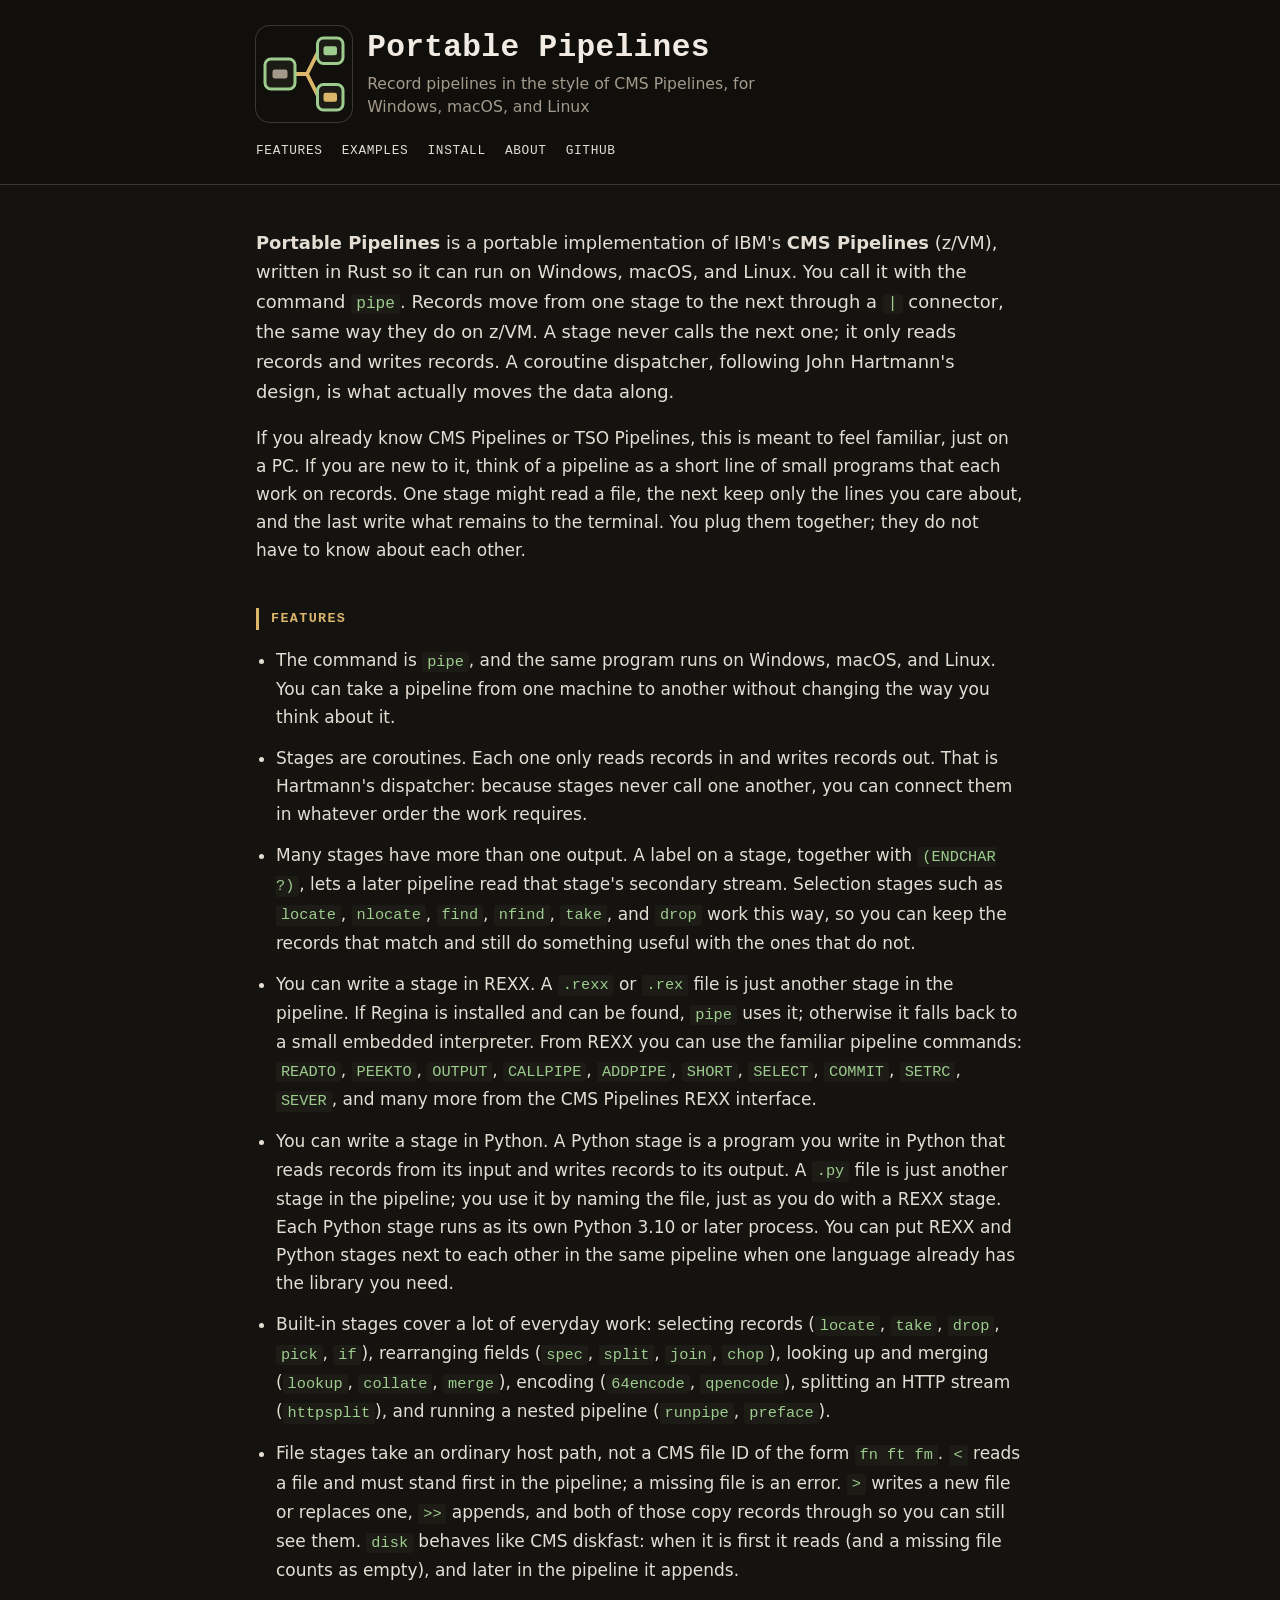
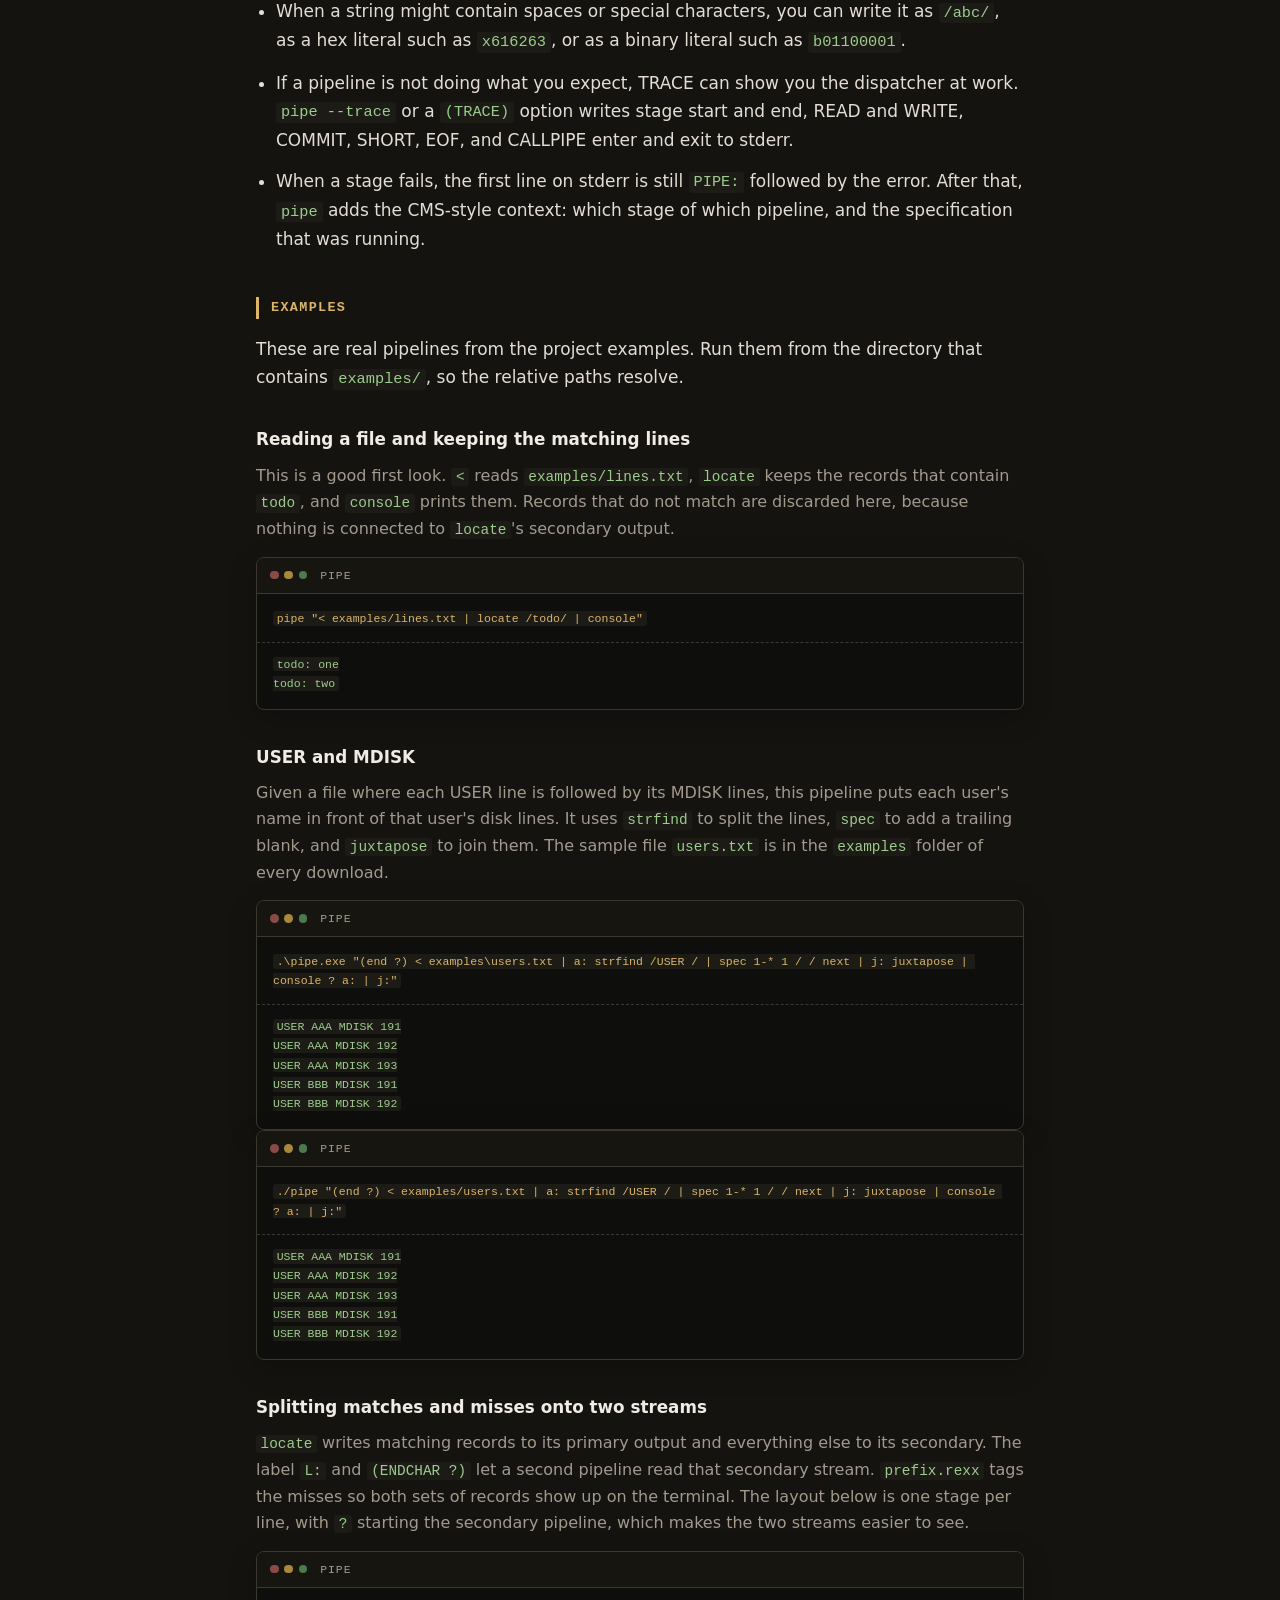
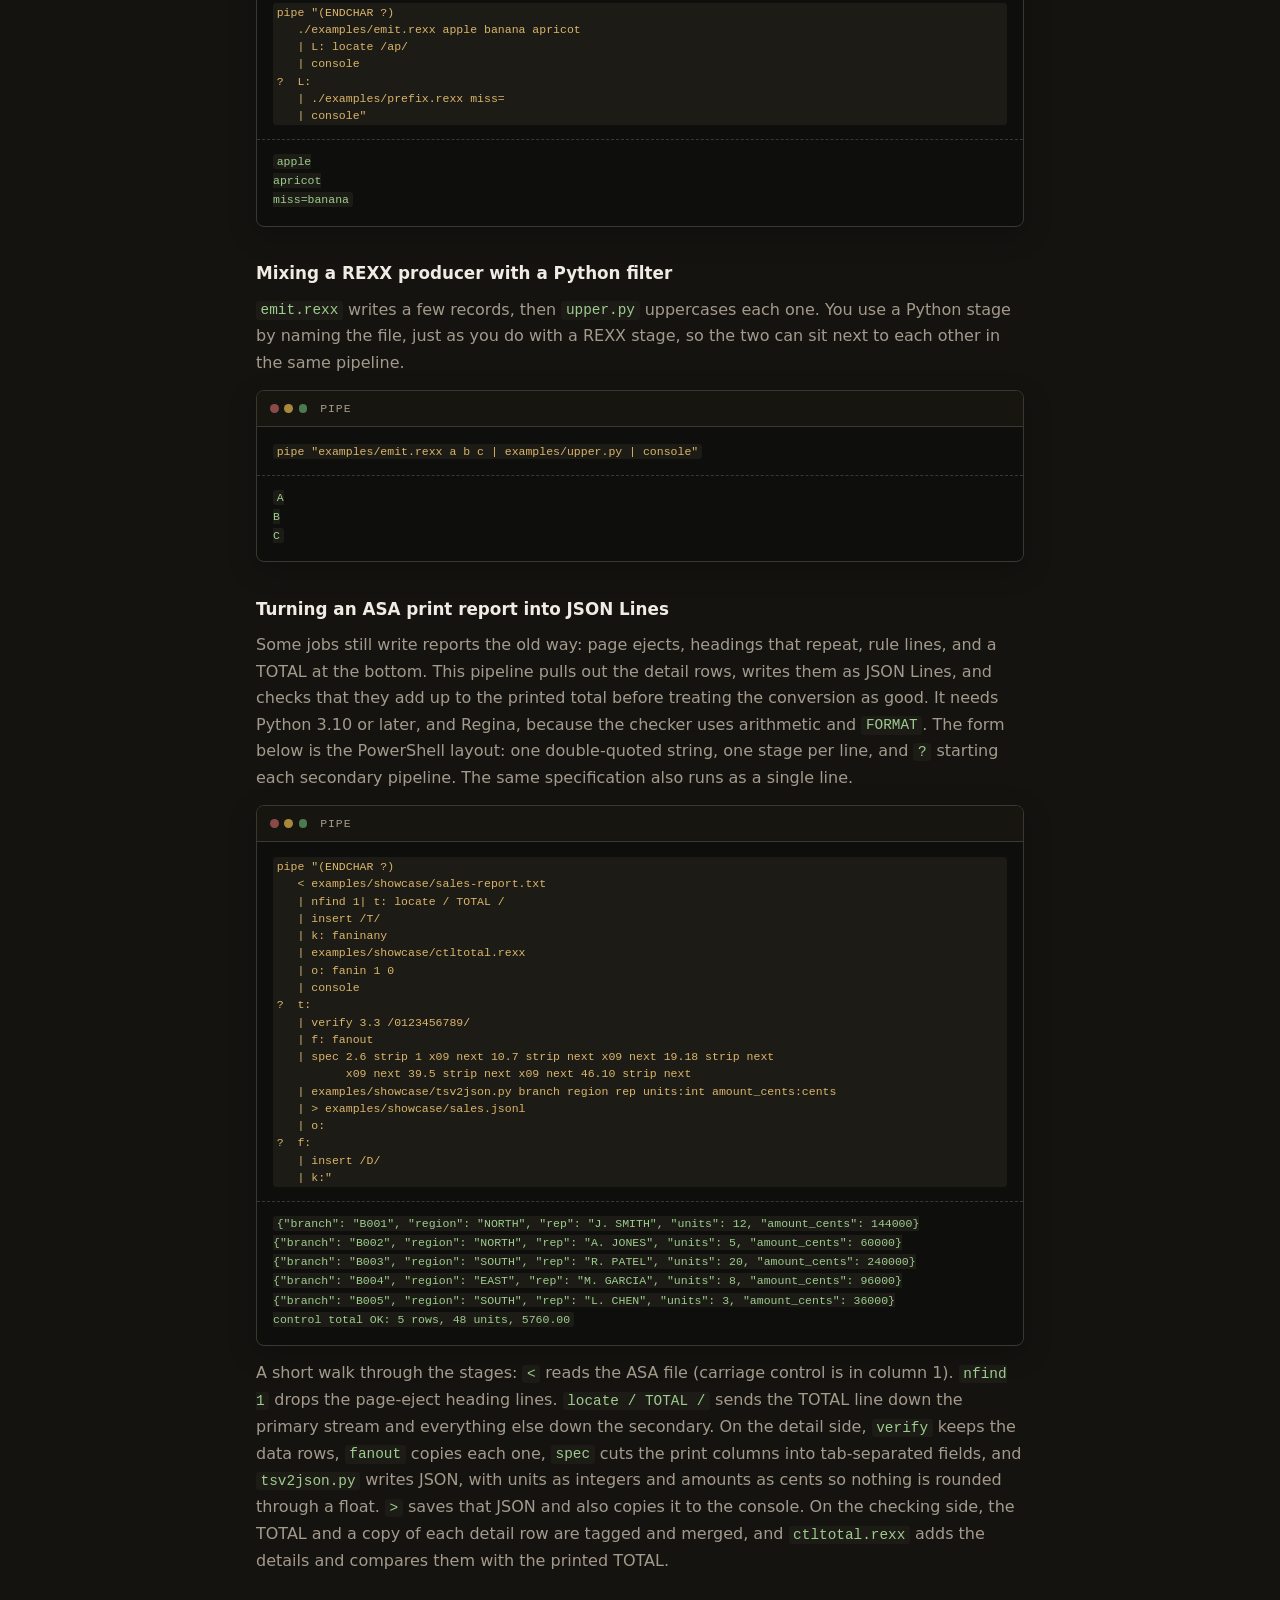
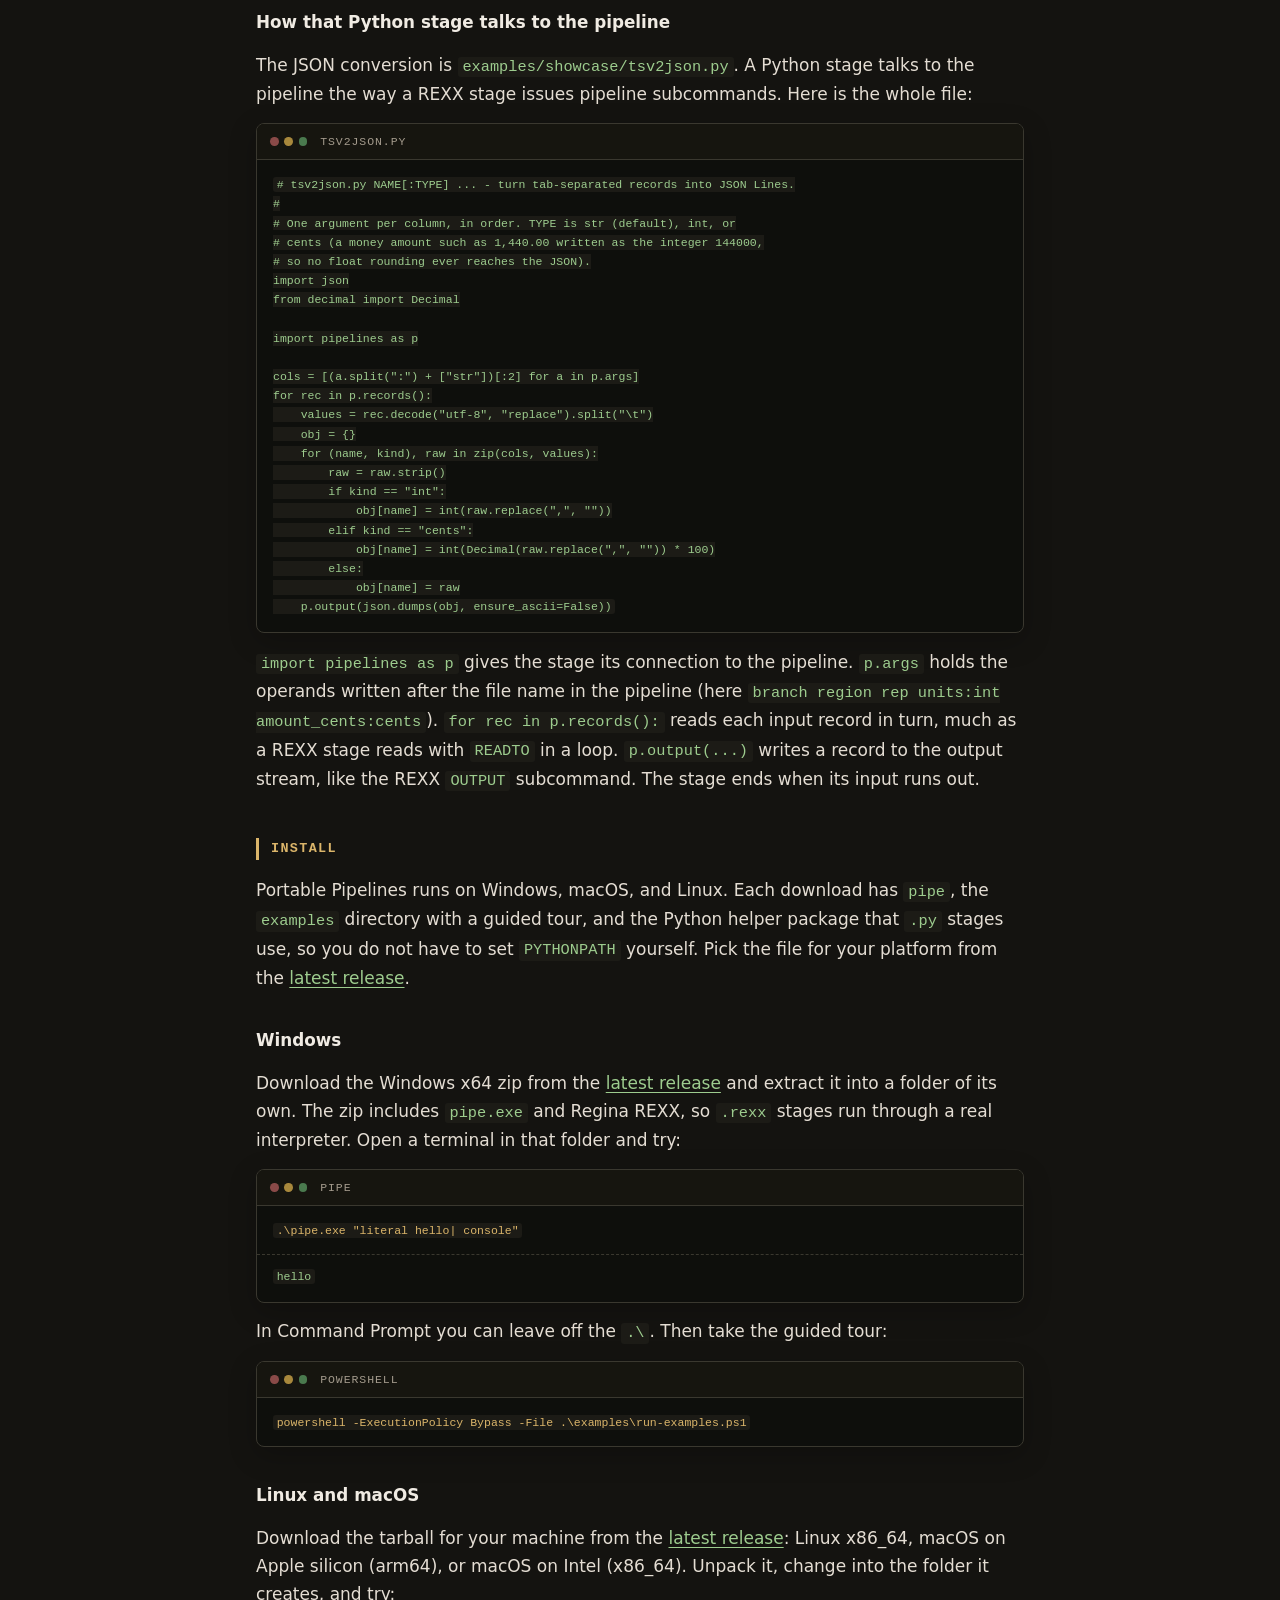
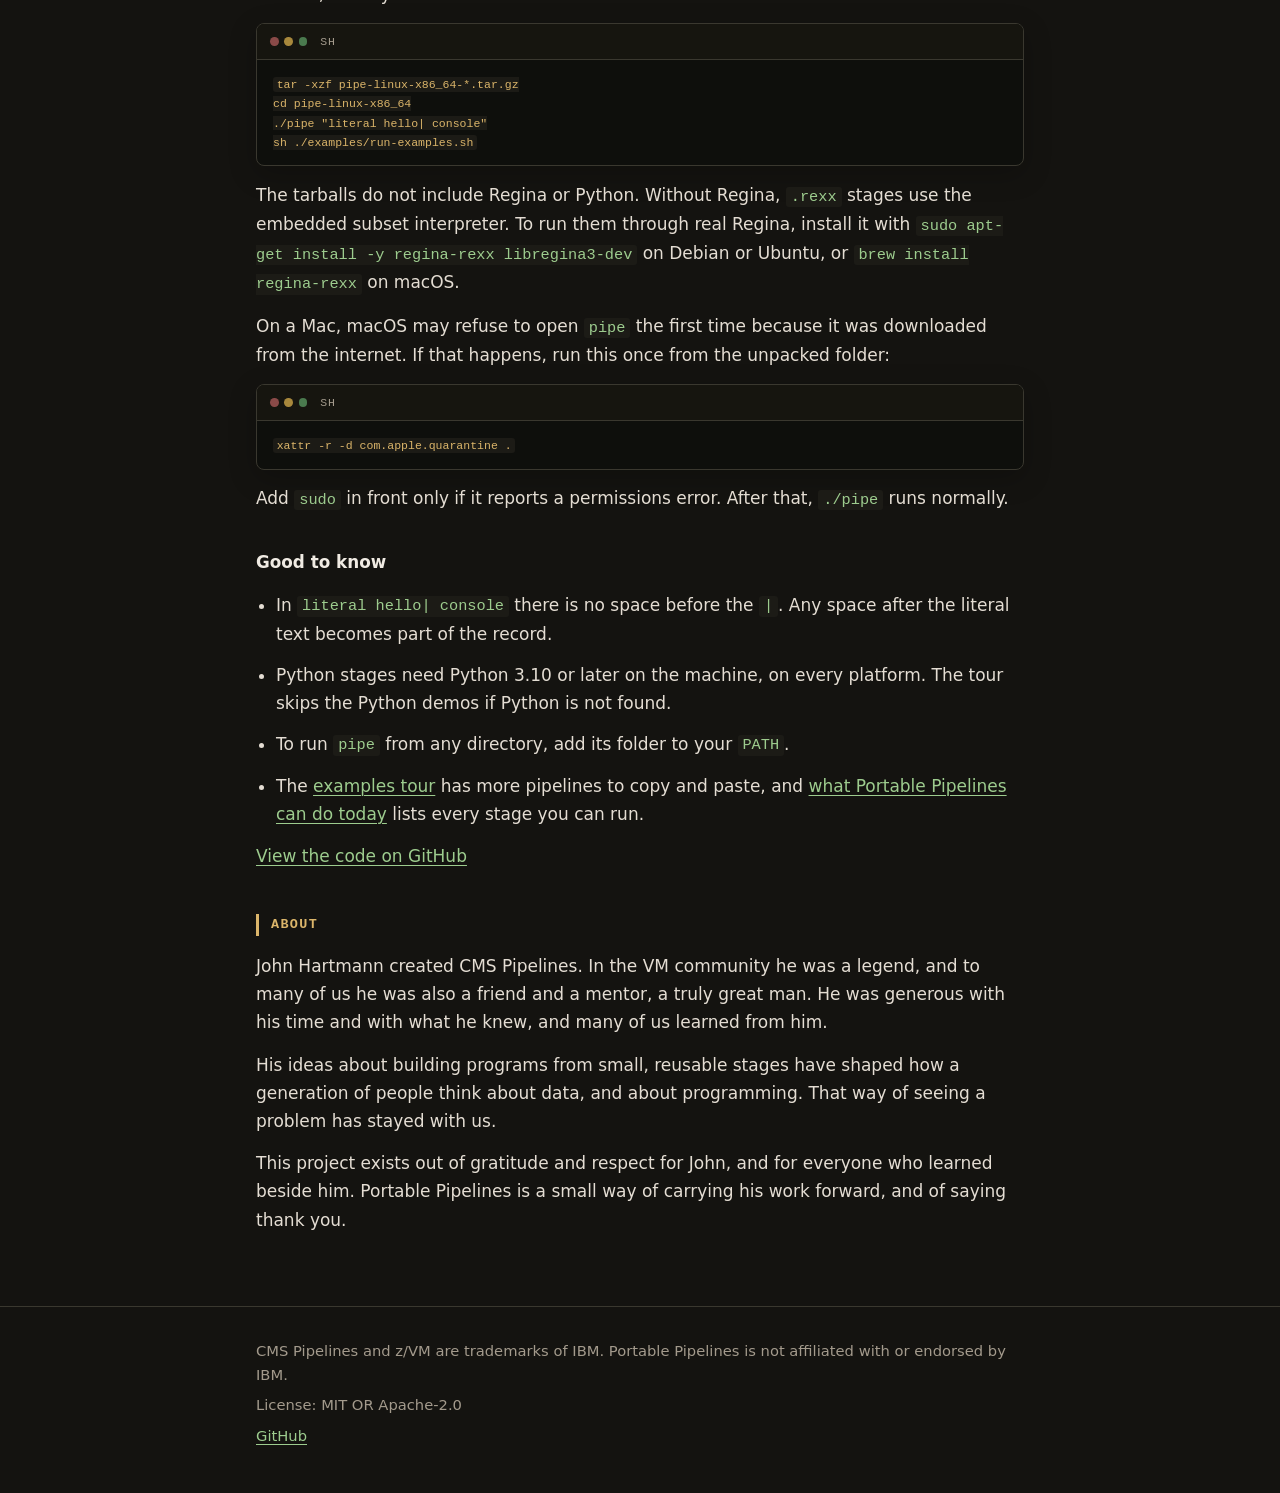
==== index.html @ d9bd9dc2 "Update REXX pipeline command list in Features The Features section listed only the older REXX interf" ====
<!DOCTYPE html>
<html lang="en">
  <head>
    <meta charset="utf-8" />
    <meta name="viewport" content="width=device-width, initial-scale=1" />
    <title>
      Portable Pipelines: record pipelines in the style of CMS Pipelines
    </title>
    <meta
      name="description"
      content="Portable Pipelines is a portable implementation of IBM CMS Pipelines (z/VM) for Windows, macOS, and Linux. The command is pipe."
    />
    <meta name="theme-color" content="#141310" />
    <link rel="icon" href="images/logo.svg" type="image/svg+xml" />
    <link rel="stylesheet" href="styles.css" />
  </head>
  <body id="top">
    <a class="skip" href="#main">Skip to content</a>

    <header class="masthead">
      <div class="wrap masthead-inner">
        <a class="brand" href="#top">
          <img
            class="logo"
            src="images/logo.svg"
            width="96"
            height="96"
            alt="Portable Pipelines"
          />
          <div class="brand-text">
            <p class="site-name">Portable Pipelines</p>
            <p class="tagline">
              Record pipelines in the style of CMS Pipelines, for Windows,
              macOS, and Linux
            </p>
          </div>
        </a>
        <nav aria-label="Page">
          <a href="#features">Features</a>
          <a href="#examples">Examples</a>
          <a href="#install">Install</a>
          <a href="#about">About</a>
          <a href="https://github.com/portable-pipelines/portable-pipelines">GitHub</a>
        </nav>
      </div>
    </header>

    <main id="main" class="wrap">
      <p class="lede">
        <strong>Portable Pipelines</strong> is a portable implementation of
        IBM's <strong>CMS Pipelines</strong> (z/VM), written in Rust so it can
        run on Windows, macOS, and Linux. You call it with the command
        <code>pipe</code>. Records move from one stage to the next through a
        <code>|</code> connector, the same way they do on z/VM. A stage never
        calls the next one; it only reads records and writes records. A
        coroutine dispatcher, following John Hartmann's design, is what actually
        moves the data along.
      </p>
      <p>
        If you already know CMS Pipelines or TSO Pipelines, this is meant to
        feel familiar, just on a PC. If you are new to it, think of a pipeline
        as a short line of small programs that each work on records. One stage
        might read a file, the next keep only the lines you care about, and the
        last write what remains to the terminal. You plug them together; they
        do not have to know about each other.
      </p>

      <section id="features" aria-labelledby="features-heading">
        <h2 id="features-heading">Features</h2>
        <ul>
          <li>
            The command is <code>pipe</code>, and the same program runs on
            Windows, macOS, and Linux. You can take a pipeline from one machine
            to another without changing the way you think about it.
          </li>
          <li>
            Stages are coroutines. Each one only reads records in and writes
            records out. That is Hartmann's dispatcher: because stages never
            call one another, you can connect them in whatever order the work
            requires.
          </li>
          <li>
            Many stages have more than one output. A label on a stage, together
            with <code>(ENDCHAR ?)</code>, lets a later pipeline read that
            stage's secondary stream. Selection stages such as
            <code>locate</code>, <code>nlocate</code>, <code>find</code>,
            <code>nfind</code>, <code>take</code>, and <code>drop</code> work
            this way, so you can keep the records that match and still do
            something useful with the ones that do not.
          </li>
          <li>
            You can write a stage in REXX. A <code>.rexx</code> or
            <code>.rex</code> file is just another stage in the pipeline. If
            Regina is installed and can be found, <code>pipe</code> uses it;
            otherwise it falls back to a small embedded interpreter. From REXX
            you can use the familiar pipeline commands:
            <code>READTO</code>, <code>PEEKTO</code>, <code>OUTPUT</code>,
            <code>CALLPIPE</code>, <code>ADDPIPE</code>, <code>SHORT</code>,
            <code>SELECT</code>, <code>COMMIT</code>, <code>SETRC</code>,
            <code>SEVER</code>, and many more from the CMS Pipelines REXX
            interface.
          </li>
          <li>
            You can write a stage in Python. A Python stage is a program you
            write in Python that reads records from its input and writes
            records to its output. A <code>.py</code> file is just another
            stage in the pipeline; you use it by naming the file, just as you
            do with a REXX stage. Each Python stage runs as its own Python 3.10
            or later process. You can put REXX and Python stages next to each
            other in the same pipeline when one language already has the
            library you need.
          </li>
          <li>
            Built-in stages cover a lot of everyday work: selecting records
            (<code>locate</code>, <code>take</code>, <code>drop</code>,
            <code>pick</code>, <code>if</code>), rearranging fields
            (<code>spec</code>, <code>split</code>, <code>join</code>,
            <code>chop</code>), looking up and merging
            (<code>lookup</code>, <code>collate</code>, <code>merge</code>),
            encoding (<code>64encode</code>, <code>qpencode</code>), splitting
            an HTTP stream (<code>httpsplit</code>), and running a nested
            pipeline (<code>runpipe</code>, <code>preface</code>).
          </li>
          <li>
            File stages take an ordinary host path, not a CMS file ID of the
            form <code>fn ft fm</code>. <code>&lt;</code> reads a file and must
            stand first in the pipeline; a missing file is an error.
            <code>&gt;</code> writes a new file or replaces one,
            <code>&gt;&gt;</code> appends, and both of those copy records
            through so you can still see them. <code>disk</code> behaves like
            CMS diskfast: when it is first it reads (and a missing file counts
            as empty), and later in the pipeline it appends.
          </li>
          <li>
            When a string might contain spaces or special characters, you can
            write it as <code>/abc/</code>, as a hex literal such as
            <code>x616263</code>, or as a binary literal such as
            <code>b01100001</code>.
          </li>
          <li>
            If a pipeline is not doing what you expect, TRACE can show you the
            dispatcher at work. <code>pipe --trace</code> or a
            <code>(TRACE)</code> option writes stage start and end, READ and
            WRITE, COMMIT, SHORT, EOF, and CALLPIPE enter and exit to stderr.
          </li>
          <li>
            When a stage fails, the first line on stderr is still
            <code>PIPE:</code> followed by the error. After that,
            <code>pipe</code> adds the CMS-style context: which stage of which
            pipeline, and the specification that was running.
          </li>
        </ul>
      </section>

      <section id="examples" aria-labelledby="examples-heading">
        <h2 id="examples-heading">Examples</h2>
        <p>
          These are real pipelines from the project examples. Run them from the
          directory that contains <code>examples/</code>, so the relative paths
          resolve.
        </p>

        <figure class="example">
          <figcaption>Reading a file and keeping the matching lines</figcaption>
          <p class="example-note">
            This is a good first look. <code>&lt;</code> reads
            <code>examples/lines.txt</code>, <code>locate</code> keeps the
            records that contain <code>todo</code>, and <code>console</code>
            prints them. Records that do not match are discarded here, because
            nothing is connected to <code>locate</code>'s secondary output.
          </p>
          <div class="term" role="group" aria-label="Terminal: locate">
            <div class="term-bar" aria-hidden="true">
              <span></span><span></span><span></span>
              <em>pipe</em>
            </div>
            <pre class="term-body"><code><span class="cmd">pipe "&lt; examples/lines.txt | locate /todo/ | console"</span></code></pre>
            <pre class="term-out"><code>todo: one
todo: two</code></pre>
          </div>
        </figure>

        <figure class="example" id="user-mdisk-example">
          <figcaption>USER and MDISK</figcaption>
          <p class="example-note">
            Given a file where each USER line is followed by its MDISK lines, this pipeline puts each user's name in front of that user's disk lines. It uses <code>strfind</code> to split the lines, <code>spec</code> to add a trailing blank, and <code>juxtapose</code> to join them. The sample file <code>users.txt</code> is in the <code>examples</code> folder of every download.
          </p>
          <div class="term" role="group" aria-label="Terminal: USER and MDISK on Windows">
            <div class="term-bar" aria-hidden="true">
              <span></span><span></span><span></span>
              <em>pipe</em>
            </div>
            <pre class="term-body"><code><span class="cmd">.\pipe.exe "(end ?) &lt; examples\users.txt | a: strfind /USER / | spec 1-* 1 / / next | j: juxtapose | console ? a: | j:"</span></code></pre>
            <pre class="term-out"><code>USER AAA MDISK 191
USER AAA MDISK 192
USER AAA MDISK 193
USER BBB MDISK 191
USER BBB MDISK 192</code></pre>
          </div>
          <div class="term" role="group" aria-label="Terminal: USER and MDISK on Linux and macOS">
            <div class="term-bar" aria-hidden="true">
              <span></span><span></span><span></span>
              <em>pipe</em>
            </div>
            <pre class="term-body"><code><span class="cmd">./pipe "(end ?) &lt; examples/users.txt | a: strfind /USER / | spec 1-* 1 / / next | j: juxtapose | console ? a: | j:"</span></code></pre>
            <pre class="term-out"><code>USER AAA MDISK 191
USER AAA MDISK 192
USER AAA MDISK 193
USER BBB MDISK 191
USER BBB MDISK 192</code></pre>
          </div>
        </figure>

        <figure class="example">
          <figcaption>
            Splitting matches and misses onto two streams
          </figcaption>
          <p class="example-note">
            <code>locate</code> writes matching records to its primary output
            and everything else to its secondary. The label <code>L:</code> and
            <code>(ENDCHAR ?)</code> let a second pipeline read that secondary
            stream. <code>prefix.rexx</code> tags the misses so both sets of
            records show up on the terminal. The layout below is one stage per
            line, with <code>?</code> starting the secondary pipeline, which
            makes the two streams easier to see.
          </p>
          <div class="term" role="group" aria-label="Terminal: multistream">
            <div class="term-bar" aria-hidden="true">
              <span></span><span></span><span></span>
              <em>pipe</em>
            </div>
            <pre class="term-body term-keep"><code><span class="cmd">pipe "(ENDCHAR ?)
   ./examples/emit.rexx apple banana apricot
   | L: locate /ap/
   | console
?  L:
   | ./examples/prefix.rexx miss=
   | console"</span></code></pre>
            <pre class="term-out"><code>apple
apricot
miss=banana</code></pre>
          </div>
        </figure>

        <figure class="example">
          <figcaption>Mixing a REXX producer with a Python filter</figcaption>
          <p class="example-note">
            <code>emit.rexx</code> writes a few records, then
            <code>upper.py</code> uppercases each one. You use a Python stage
            by naming the file, just as you do with a REXX stage, so the two
            can sit next to each other in the same pipeline.
          </p>
          <div class="term" role="group" aria-label="Terminal: REXX and Python">
            <div class="term-bar" aria-hidden="true">
              <span></span><span></span><span></span>
              <em>pipe</em>
            </div>
            <pre class="term-body"><code><span class="cmd">pipe "examples/emit.rexx a b c | examples/upper.py | console"</span></code></pre>
            <pre class="term-out"><code>A
B
C</code></pre>
          </div>
        </figure>

        <figure class="example">
          <figcaption>
            Turning an ASA print report into JSON Lines
          </figcaption>
          <p class="example-note">
            Some jobs still write reports the old way: page ejects, headings
            that repeat, rule lines, and a TOTAL at the bottom. This pipeline
            pulls out the detail rows, writes them as JSON Lines, and checks
            that they add up to the printed total before treating the conversion
            as good. It needs Python 3.10 or later, and Regina, because the
            checker uses arithmetic and <code>FORMAT</code>. The form below is
            the PowerShell layout: one double-quoted string, one stage per
            line, and <code>?</code> starting each secondary pipeline. The
            same specification also runs as a single line.
          </p>
          <div
            class="term"
            role="group"
            aria-label="Terminal: ASA to JSON Lines"
          >
            <div class="term-bar" aria-hidden="true">
              <span></span><span></span><span></span>
              <em>pipe</em>
            </div>
            <pre class="term-body term-keep"><code><span class="cmd">pipe "(ENDCHAR ?)
   &lt; examples/showcase/sales-report.txt
   | nfind 1| t: locate / TOTAL /
   | insert /T/
   | k: faninany
   | examples/showcase/ctltotal.rexx
   | o: fanin 1 0
   | console
?  t:
   | verify 3.3 /0123456789/
   | f: fanout
   | spec 2.6 strip 1 x09 next 10.7 strip next x09 next 19.18 strip next
          x09 next 39.5 strip next x09 next 46.10 strip next
   | examples/showcase/tsv2json.py branch region rep units:int amount_cents:cents
   | &gt; examples/showcase/sales.jsonl
   | o:
?  f:
   | insert /D/
   | k:"</span></code></pre>
            <pre class="term-out"><code>{"branch": "B001", "region": "NORTH", "rep": "J. SMITH", "units": 12, "amount_cents": 144000}
{"branch": "B002", "region": "NORTH", "rep": "A. JONES", "units": 5, "amount_cents": 60000}
{"branch": "B003", "region": "SOUTH", "rep": "R. PATEL", "units": 20, "amount_cents": 240000}
{"branch": "B004", "region": "EAST", "rep": "M. GARCIA", "units": 8, "amount_cents": 96000}
{"branch": "B005", "region": "SOUTH", "rep": "L. CHEN", "units": 3, "amount_cents": 36000}
control total OK: 5 rows, 48 units, 5760.00</code></pre>
          </div>
          <p class="example-note">
            A short walk through the stages: <code>&lt;</code> reads the ASA
            file (carriage control is in column 1). <code>nfind 1</code> drops
            the page-eject heading lines. <code>locate / TOTAL /</code> sends
            the TOTAL line down the primary stream and everything else down the
            secondary. On the detail side, <code>verify</code> keeps the data
            rows, <code>fanout</code> copies each one, <code>spec</code> cuts
            the print columns into tab-separated fields, and
            <code>tsv2json.py</code> writes JSON, with units as integers and
            amounts as cents so nothing is rounded through a float.
            <code>&gt;</code> saves that JSON and also copies it to the
            console. On the checking side, the TOTAL and a copy of each detail
            row are tagged and merged, and <code>ctltotal.rexx</code> adds the
            details and compares them with the printed TOTAL.
          </p>
        </figure>

        <h3 id="python-stage">How that Python stage talks to the pipeline</h3>
        <p>
          The JSON conversion is <code>examples/showcase/tsv2json.py</code>. A
          Python stage talks to the pipeline the way a REXX stage issues
          pipeline subcommands. Here is the whole file:
        </p>
        <div class="term" role="group" aria-label="Source: tsv2json.py">
          <div class="term-bar" aria-hidden="true">
            <span></span><span></span><span></span>
            <em>tsv2json.py</em>
          </div>
          <pre class="source-body"><code># tsv2json.py NAME[:TYPE] ... - turn tab-separated records into JSON Lines.
#
# One argument per column, in order. TYPE is str (default), int, or
# cents (a money amount such as 1,440.00 written as the integer 144000,
# so no float rounding ever reaches the JSON).
import json
from decimal import Decimal

import pipelines as p

cols = [(a.split(":") + ["str"])[:2] for a in p.args]
for rec in p.records():
    values = rec.decode("utf-8", "replace").split("\t")
    obj = {}
    for (name, kind), raw in zip(cols, values):
        raw = raw.strip()
        if kind == "int":
            obj[name] = int(raw.replace(",", ""))
        elif kind == "cents":
            obj[name] = int(Decimal(raw.replace(",", "")) * 100)
        else:
            obj[name] = raw
    p.output(json.dumps(obj, ensure_ascii=False))
</code></pre>
        </div>
        <p>
          <code>import pipelines as p</code> gives the stage its connection to
          the pipeline. <code>p.args</code> holds the operands written after
          the file name in the pipeline (here
          <code>branch region rep units:int amount_cents:cents</code>).
          <code>for rec in p.records():</code> reads each input record in
          turn, much as a REXX stage reads with <code>READTO</code> in a loop.
          <code>p.output(...)</code> writes a record to the output stream,
          like the REXX <code>OUTPUT</code> subcommand. The stage ends when its
          input runs out.
        </p>
      </section>

      <section id="install" aria-labelledby="install-heading">
        <h2 id="install-heading">Install</h2>
        <p>
          Portable Pipelines runs on Windows, macOS, and Linux. Each download
          has <code>pipe</code>, the <code>examples</code> directory with a
          guided tour, and the Python helper package that <code>.py</code>
          stages use, so you do not have to set <code>PYTHONPATH</code>
          yourself. Pick the file for your platform from the
          <a href="https://github.com/portable-pipelines/portable-pipelines/releases/latest">latest release</a>.
        </p>

        <h3 id="install-windows">Windows</h3>
        <p>
          Download the Windows x64 zip from the
          <a href="https://github.com/portable-pipelines/portable-pipelines/releases/latest">latest release</a>
          and extract it into a folder of its own. The zip includes
          <code>pipe.exe</code> and Regina REXX, so <code>.rexx</code> stages
          run through a real interpreter. Open a terminal in that folder and
          try:
        </p>
        <div class="term" role="group" aria-label="Terminal: Windows first run">
          <div class="term-bar" aria-hidden="true">
            <span></span><span></span><span></span>
            <em>pipe</em>
          </div>
          <pre class="term-body"><code><span class="cmd">.\pipe.exe "literal hello| console"</span></code></pre>
          <pre class="term-out"><code>hello</code></pre>
        </div>
        <p>
          In Command Prompt you can leave off the <code>.\</code>. Then take
          the guided tour:
        </p>
        <div class="term" role="group" aria-label="Terminal: Windows tour">
          <div class="term-bar" aria-hidden="true">
            <span></span><span></span><span></span>
            <em>powershell</em>
          </div>
          <pre class="term-body"><code><span class="cmd">powershell -ExecutionPolicy Bypass -File .\examples\run-examples.ps1</span></code></pre>
        </div>

        <h3 id="install-unix">Linux and macOS</h3>
        <p>
          Download the tarball for your machine from the
          <a href="https://github.com/portable-pipelines/portable-pipelines/releases/latest">latest release</a>:
          Linux x86_64, macOS on Apple silicon (arm64), or macOS on Intel
          (x86_64). Unpack it, change into the folder it creates, and try:
        </p>
        <div class="term" role="group" aria-label="Terminal: Linux and macOS first run">
          <div class="term-bar" aria-hidden="true">
            <span></span><span></span><span></span>
            <em>sh</em>
          </div>
          <pre class="term-body"><code><span class="cmd">tar -xzf pipe-linux-x86_64-*.tar.gz
cd pipe-linux-x86_64
./pipe "literal hello| console"
sh ./examples/run-examples.sh</span></code></pre>
        </div>
        <p>
          The tarballs do not include Regina or Python. Without Regina,
          <code>.rexx</code> stages use the embedded subset interpreter. To
          run them through real Regina, install it with
          <code>sudo apt-get install -y regina-rexx libregina3-dev</code> on
          Debian or Ubuntu, or <code>brew install regina-rexx</code> on macOS.
        </p>
        <p>
          On a Mac, macOS may refuse to open <code>pipe</code> the first time
          because it was downloaded from the internet. If that happens, run
          this once from the unpacked folder:
        </p>
        <div class="term" role="group" aria-label="Terminal: Remove quarantine attribute">
          <div class="term-bar" aria-hidden="true">
            <span></span><span></span><span></span>
            <em>sh</em>
          </div>
          <pre class="term-body"><code><span class="cmd">xattr -r -d com.apple.quarantine .</span></code></pre>
        </div>
        <p>
          Add <code>sudo</code> in front only if it reports a permissions
          error. After that, <code>./pipe</code> runs normally.
        </p>

        <h3 id="install-notes">Good to know</h3>
        <ul>
          <li>
            In <code>literal hello| console</code> there is no space before the
            <code>|</code>. Any space after the literal text becomes part of
            the record.
          </li>
          <li>
            Python stages need Python 3.10 or later on the machine, on every
            platform. The tour skips the Python demos if Python is not found.
          </li>
          <li>
            To run <code>pipe</code> from any directory, add its folder to your
            <code>PATH</code>.
          </li>
          <li>
            The
            <a href="https://github.com/portable-pipelines/portable-pipelines/blob/master/examples/README.md">examples tour</a>
            has more pipelines to copy and paste, and
            <a href="https://github.com/portable-pipelines/portable-pipelines/blob/master/docs/STATUS.md">what Portable Pipelines can do today</a>
            lists every stage you can run.
          </li>
        </ul>
        <p>
          <a href="https://github.com/portable-pipelines/portable-pipelines">View the code on GitHub</a>
        </p>
      </section>

      <section id="about" aria-labelledby="about-heading">
        <h2 id="about-heading">About</h2>
        <p>
          John Hartmann created CMS Pipelines. In the VM community he was a
          legend, and to many of us he was also a friend and a mentor, a
          truly great man. He was generous with his time and with what he
          knew, and many of us learned from him.
        </p>
        <p>
          His ideas about building programs from small, reusable stages have
          shaped how a generation of people think about data, and about
          programming. That way of seeing a problem has stayed with us.
        </p>
        <p>
          This project exists out of gratitude and respect for John, and for
          everyone who learned beside him. Portable Pipelines is a small way
          of carrying his work forward, and of saying thank you.
        </p>
      </section>
    </main>

    <footer class="site-footer">
      <div class="wrap">
        <p>
          CMS Pipelines and z/VM are trademarks of IBM. Portable Pipelines is
          not affiliated with or endorsed by IBM.
        </p>
        <p>License: MIT OR Apache-2.0</p>
        <p>
          <a href="https://github.com/portable-pipelines/portable-pipelines">GitHub</a>
        </p>
      </div>
    </footer>
  </body>
</html>
---- styles.css ----
/* Portable Pipelines public site. System fonts only. No CDNs. */

:root {
  --bg: #141310;
  --bg-raised: #1c1b16;
  --ink: #e4ddd3;
  --muted: #a39a8c;
  --phosphor: #9dcc8e;
  --phosphor-dim: #6a9a62;
  --amber: #dbb56a;
  --term-bg: #0e0f0c;
  --term-ink: #cfe0c6;
  --line: #3a382f;
  --focus: #dbb56a;
  --sans: system-ui, "Segoe UI", Roboto, Helvetica, Arial, sans-serif;
  --mono: ui-monospace, "Cascadia Code", "SF Mono", Consolas, "Liberation Mono",
    Menlo, monospace;
  --wrap: 48rem;
}

*,
*::before,
*::after {
  box-sizing: border-box;
}

html {
  color-scheme: dark;
  scroll-behavior: smooth;
}

@media (prefers-reduced-motion: reduce) {
  html {
    scroll-behavior: auto;
  }
}

html,
body {
  margin: 0;
  padding: 0;
}

body {
  background: var(--bg);
  color: var(--ink);
  font-family: var(--sans);
  font-size: 1.0625rem;
  line-height: 1.65;
  min-height: 100vh;
}

.wrap {
  width: min(100% - 2.25rem, var(--wrap));
  margin-inline: auto;
}

.skip {
  position: absolute;
  left: 0.75rem;
  top: -3rem;
  z-index: 20;
  padding: 0.4rem 0.7rem;
  background: var(--amber);
  color: #111;
  font-weight: 600;
  text-decoration: none;
}

.skip:focus {
  top: 0.75rem;
}

a {
  color: var(--phosphor);
  text-decoration-thickness: 1px;
  text-underline-offset: 0.18em;
}

a:hover {
  color: #c5e4b8;
}

a:focus-visible,
.brand:focus-visible {
  outline: 2px solid var(--focus);
  outline-offset: 3px;
}

code {
  font-family: var(--mono);
  font-size: 0.9em;
  color: var(--phosphor);
  background: var(--bg-raised);
  padding: 0.08em 0.32em;
  border-radius: 3px;
}

.masthead {
  border-bottom: 1px solid var(--line);
  background: #100f0c;
}

.masthead-inner {
  display: flex;
  flex-wrap: wrap;
  align-items: center;
  justify-content: space-between;
  gap: 1.15rem 1.75rem;
  padding: 1.6rem 0 1.45rem;
}

.brand {
  display: flex;
  align-items: center;
  gap: 0.95rem;
  color: inherit;
  text-decoration: none;
  min-width: 0;
}

.brand:hover {
  color: inherit;
}

.logo {
  width: 96px;
  height: 96px;
  flex: none;
  border-radius: 14px;
  box-shadow: 0 0 0 1px var(--line);
}

.site-name {
  margin: 0;
  font-family: var(--mono);
  font-size: clamp(1.4rem, 4vw, 1.95rem);
  font-weight: 600;
  letter-spacing: 0.01em;
  line-height: 1.2;
  color: #f1ebe3;
}

.tagline {
  margin: 0.4rem 0 0;
  color: var(--muted);
  font-size: 0.98rem;
  line-height: 1.45;
  max-width: 28rem;
}

nav {
  display: flex;
  flex-wrap: wrap;
  gap: 0.4rem 1.2rem;
  font-family: var(--mono);
  font-size: 0.8rem;
  letter-spacing: 0.05em;
  text-transform: uppercase;
}

nav a {
  color: var(--ink);
  text-decoration: none;
}

nav a:hover {
  color: var(--phosphor);
}

main {
  padding: 2.15rem 0 3.6rem;
}

.lede {
  font-size: 1.12rem;
  margin-top: 0.5rem;
  margin-bottom: 1.1rem;
}

h2 {
  margin: 2.75rem 0 1rem;
  padding-left: 0.75rem;
  border-left: 3px solid var(--amber);
  font-family: var(--mono);
  font-size: 0.84rem;
  font-weight: 600;
  letter-spacing: 0.1em;
  text-transform: uppercase;
  color: var(--amber);
}

h3 {
  margin: 2.2rem 0 0.85rem;
  font-size: 1.05rem;
  font-weight: 600;
  color: #f0ebe3;
}

.source-body {
  margin: 0;
  padding: 0.95rem 1rem 1rem;
  overflow-x: auto;
  font-family: var(--mono);
  font-size: 0.8rem;
  line-height: 1.5;
  color: var(--term-ink);
  white-space: pre;
  overflow-wrap: normal;
  word-break: normal;
  tab-size: 4;
}

section p,
section ul {
  margin: 0.9rem 0;
}

ul {
  padding-left: 1.25rem;
}

li + li {
  margin-top: 0.8rem;
}

.example {
  margin: 2.1rem 0 0;
}

.example figcaption {
  margin: 0 0 0.55rem;
  font-weight: 600;
  font-size: 1.05rem;
  color: #f0ebe3;
}

.example-note {
  margin: 0 0 0.85rem;
  color: var(--muted);
  font-size: 1rem;
}

.example .example-note:last-child {
  margin-top: 0.9rem;
  margin-bottom: 0;
}

.term {
  background: var(--term-bg);
  border: 1px solid var(--line);
  border-radius: 8px;
  overflow: hidden;
  max-width: 100%;
  box-shadow: 0 8px 28px rgba(0, 0, 0, 0.22);
}

.term-bar {
  display: flex;
  align-items: center;
  gap: 0.35rem;
  padding: 0.5rem 0.8rem;
  background: #16150f;
  border-bottom: 1px solid var(--line);
}

.term-bar span {
  width: 0.55rem;
  height: 0.55rem;
  border-radius: 50%;
  background: #3d4a40;
}

.term-bar span:nth-child(1) {
  background: #8a4a48;
}

.term-bar span:nth-child(2) {
  background: #a8883c;
}

.term-bar span:nth-child(3) {
  background: #4a7a4e;
}

.term-bar em {
  margin-left: 0.45rem;
  font-family: var(--mono);
  font-style: normal;
  font-size: 0.72rem;
  letter-spacing: 0.08em;
  text-transform: uppercase;
  color: var(--muted);
}

.term-body {
  margin: 0;
  padding: 0.95rem 1rem 0.85rem;
  overflow-x: auto;
  font-family: var(--mono);
  font-size: 0.8rem;
  line-height: 1.5;
  color: var(--amber);
  white-space: pre-wrap;
  overflow-wrap: anywhere;
  tab-size: 2;
}

.term-body .cmd {
  color: var(--amber);
}

.term-keep {
  white-space: pre;
  overflow-x: auto;
  overflow-y: hidden;
  overflow-wrap: normal;
  word-break: normal;
  max-width: 100%;
  -webkit-overflow-scrolling: touch;
}

.term-keep code {
  display: block;
  width: max-content;
  min-width: 100%;
  white-space: pre;
}

.term-out {
  margin: 0;
  padding: 0.75rem 1rem 1rem;
  border-top: 1px dashed var(--line);
  overflow-x: auto;
  font-family: var(--mono);
  font-size: 0.8rem;
  line-height: 1.5;
  color: var(--term-ink);
  white-space: pre-wrap;
  overflow-wrap: anywhere;
}

.site-footer {
  border-top: 1px solid var(--line);
  padding: 1.6rem 0 2.4rem;
  color: var(--muted);
  font-size: 0.92rem;
}

.site-footer p {
  margin: 0.4rem 0;
}

@media (max-width: 640px) {
  .wrap {
    width: min(100% - 1.5rem, var(--wrap));
  }

  .masthead-inner {
    flex-direction: column;
    align-items: flex-start;
    padding: 1.2rem 0 1.1rem;
  }

  .logo {
    width: 72px;
    height: 72px;
    border-radius: 12px;
  }

  nav {
    width: 100%;
  }

  body {
    font-size: 1rem;
  }

  .lede {
    font-size: 1.05rem;
  }

  .term-body,
  .term-out,
  .source-body {
    font-size: 0.74rem;
  }
}
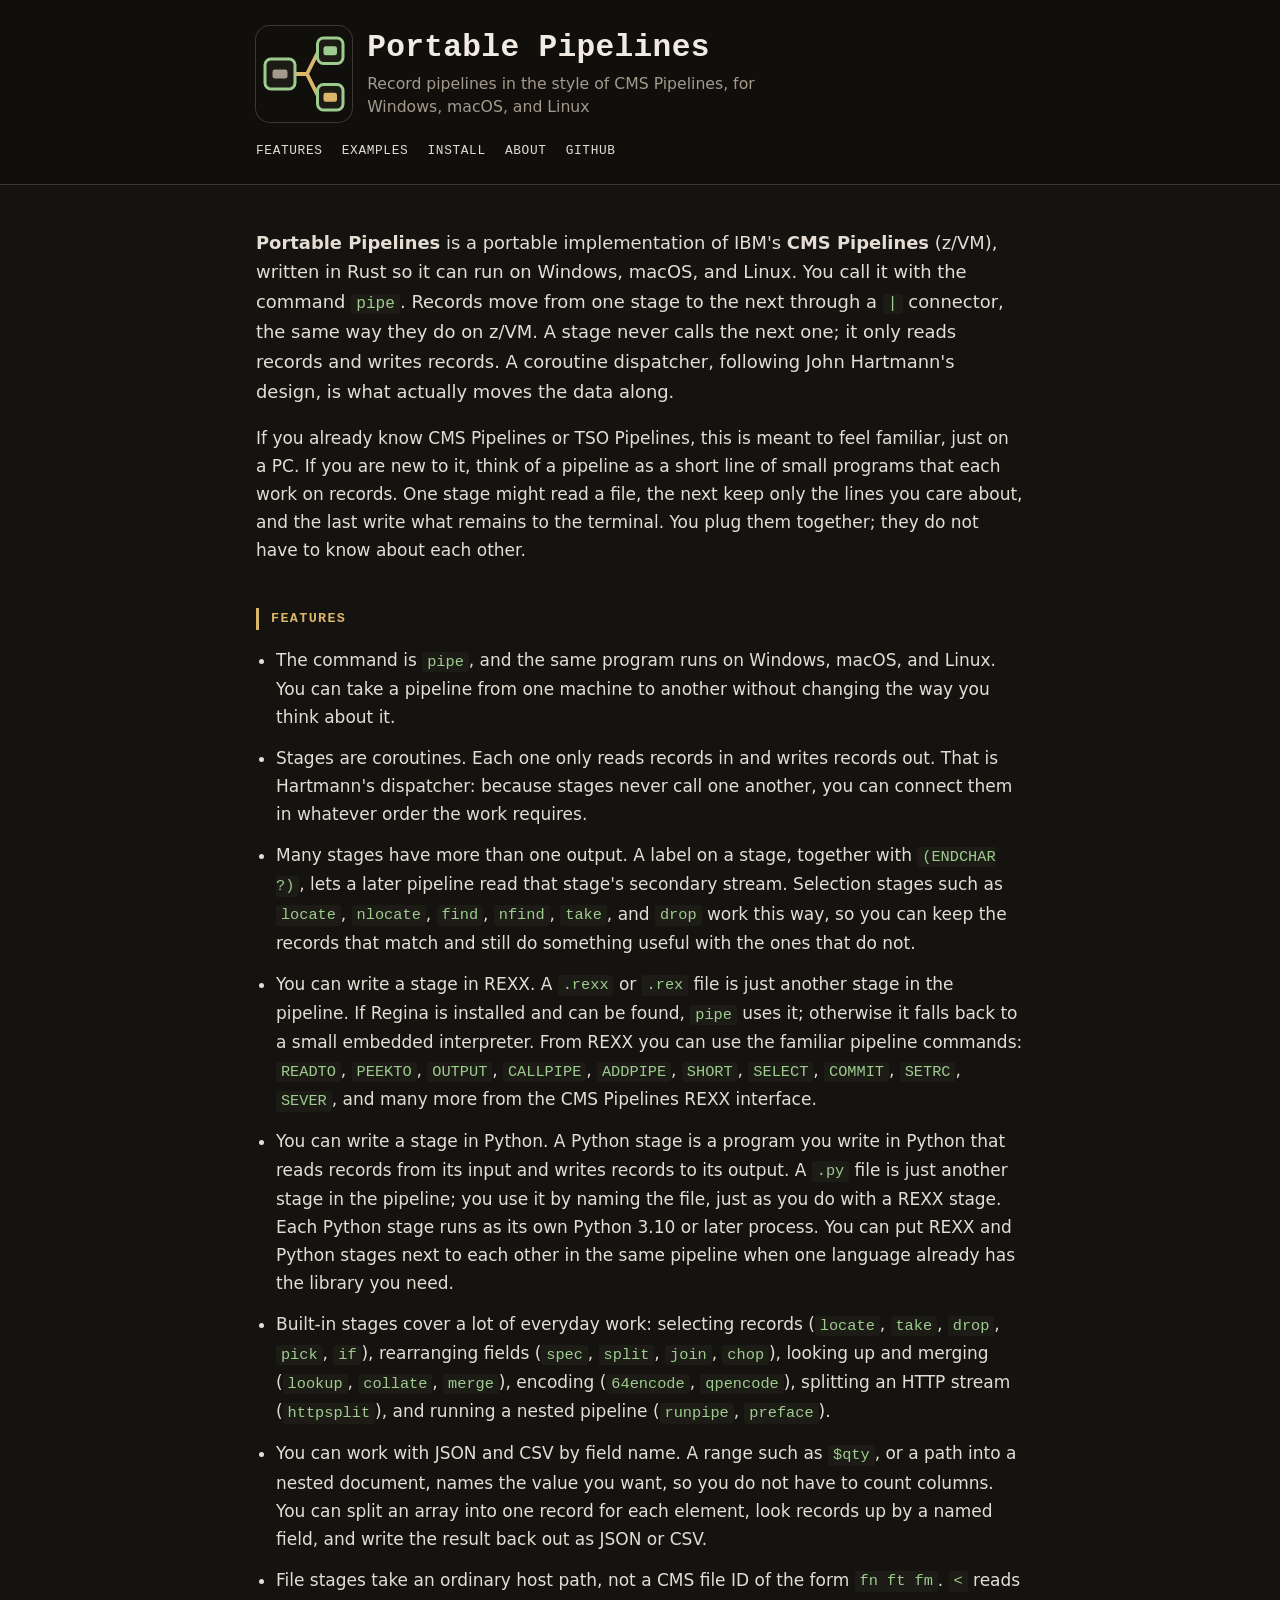
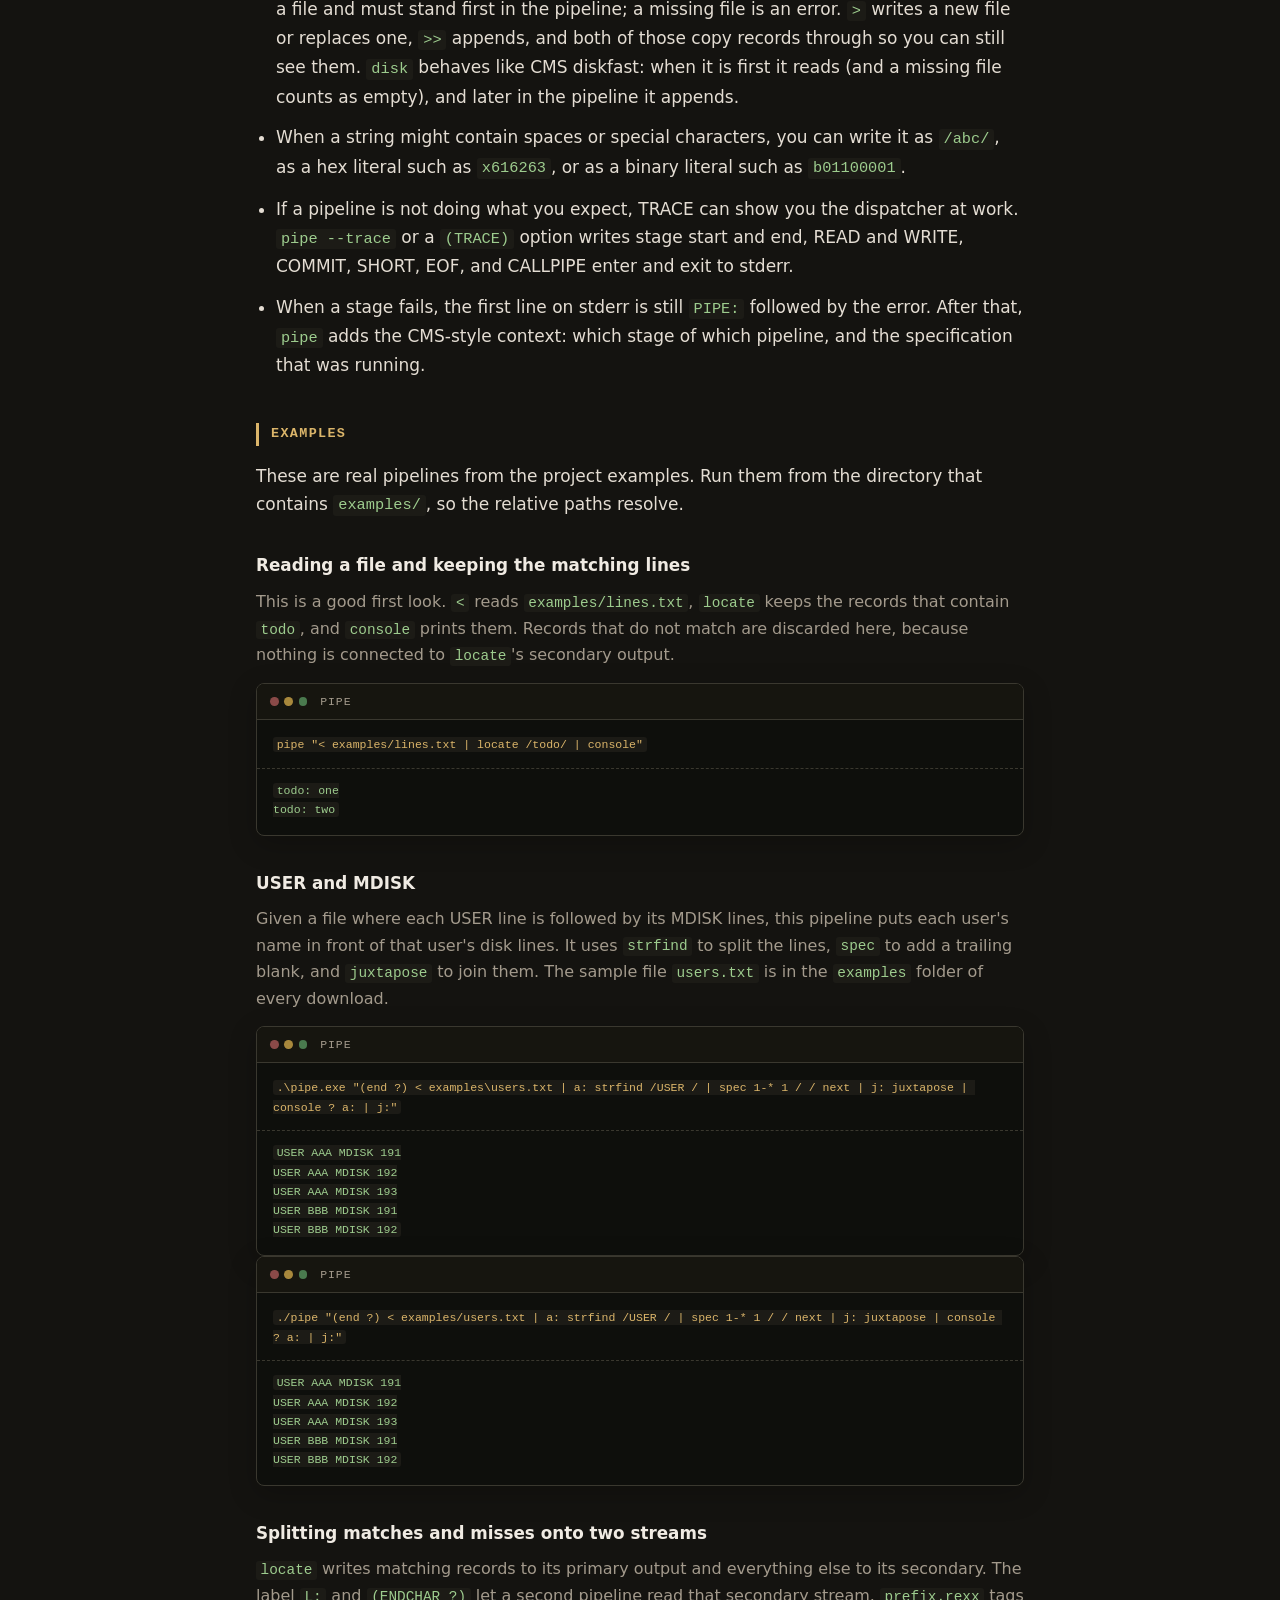
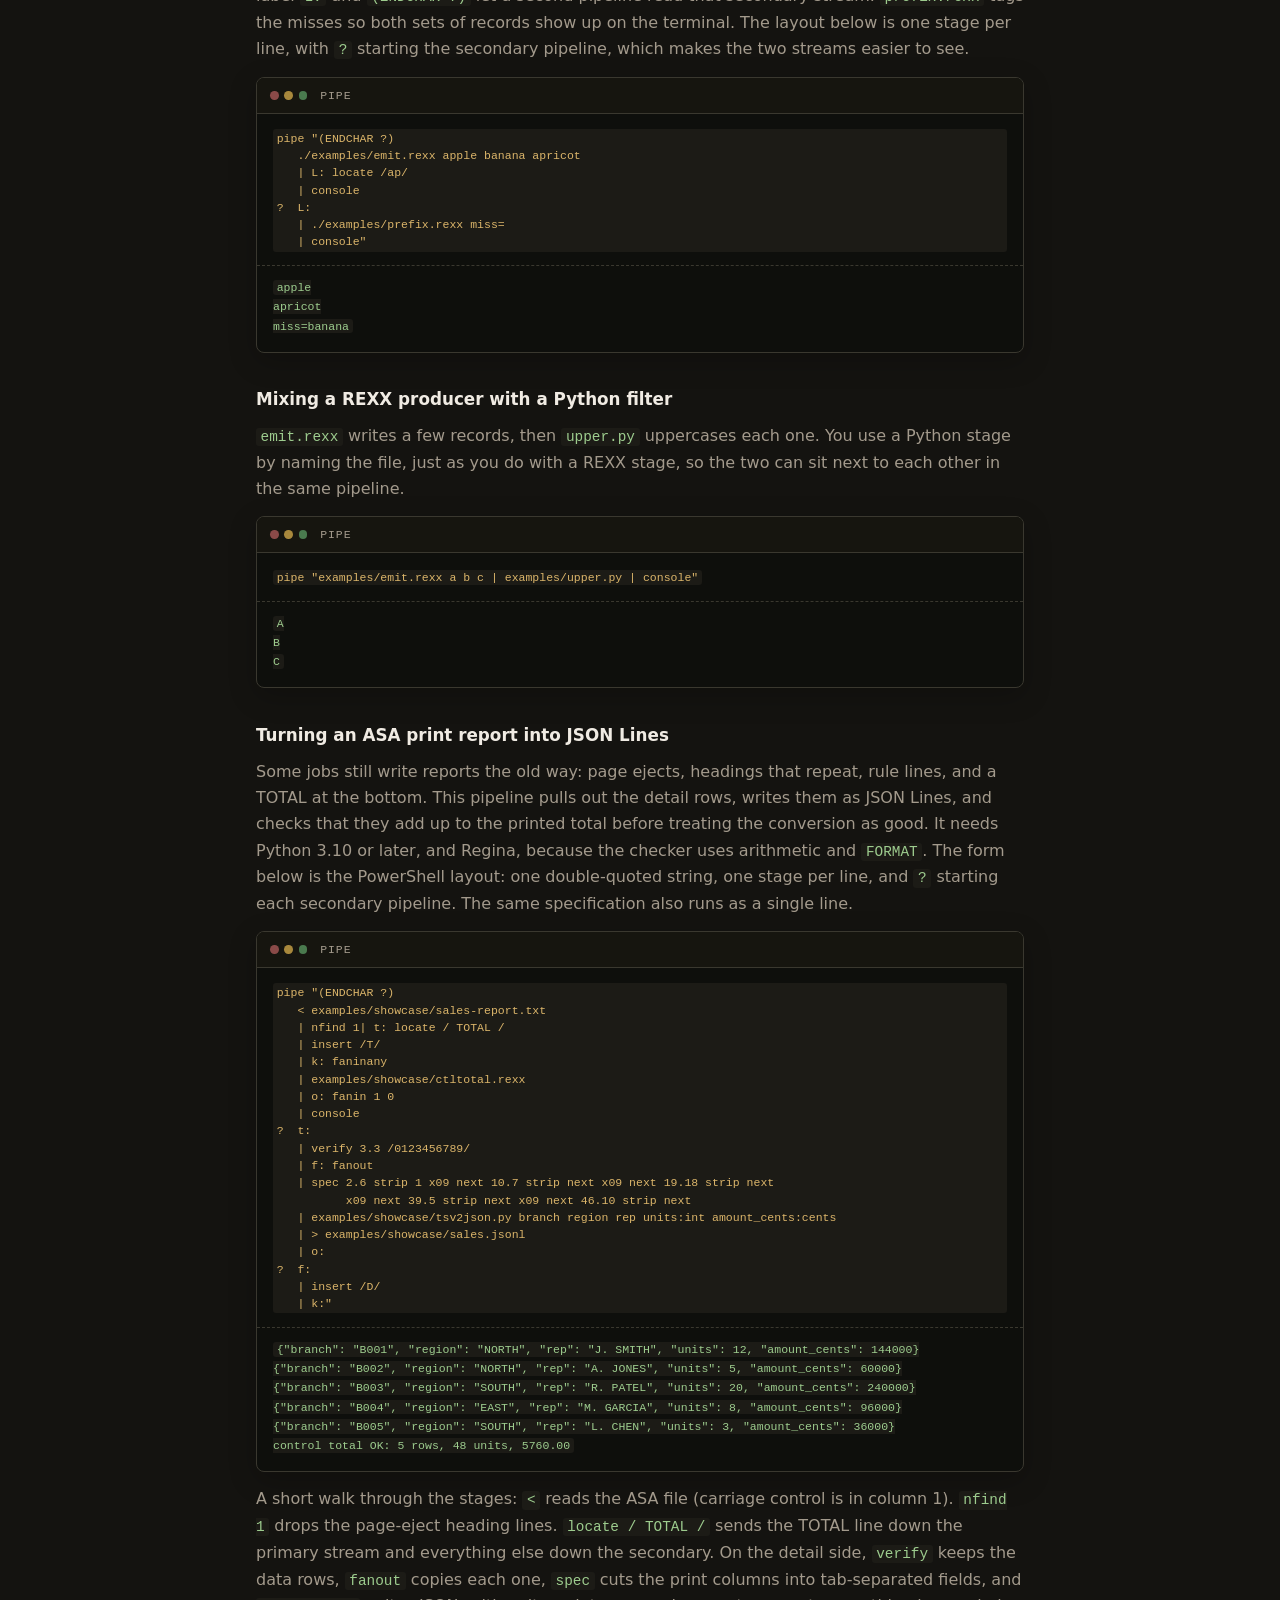
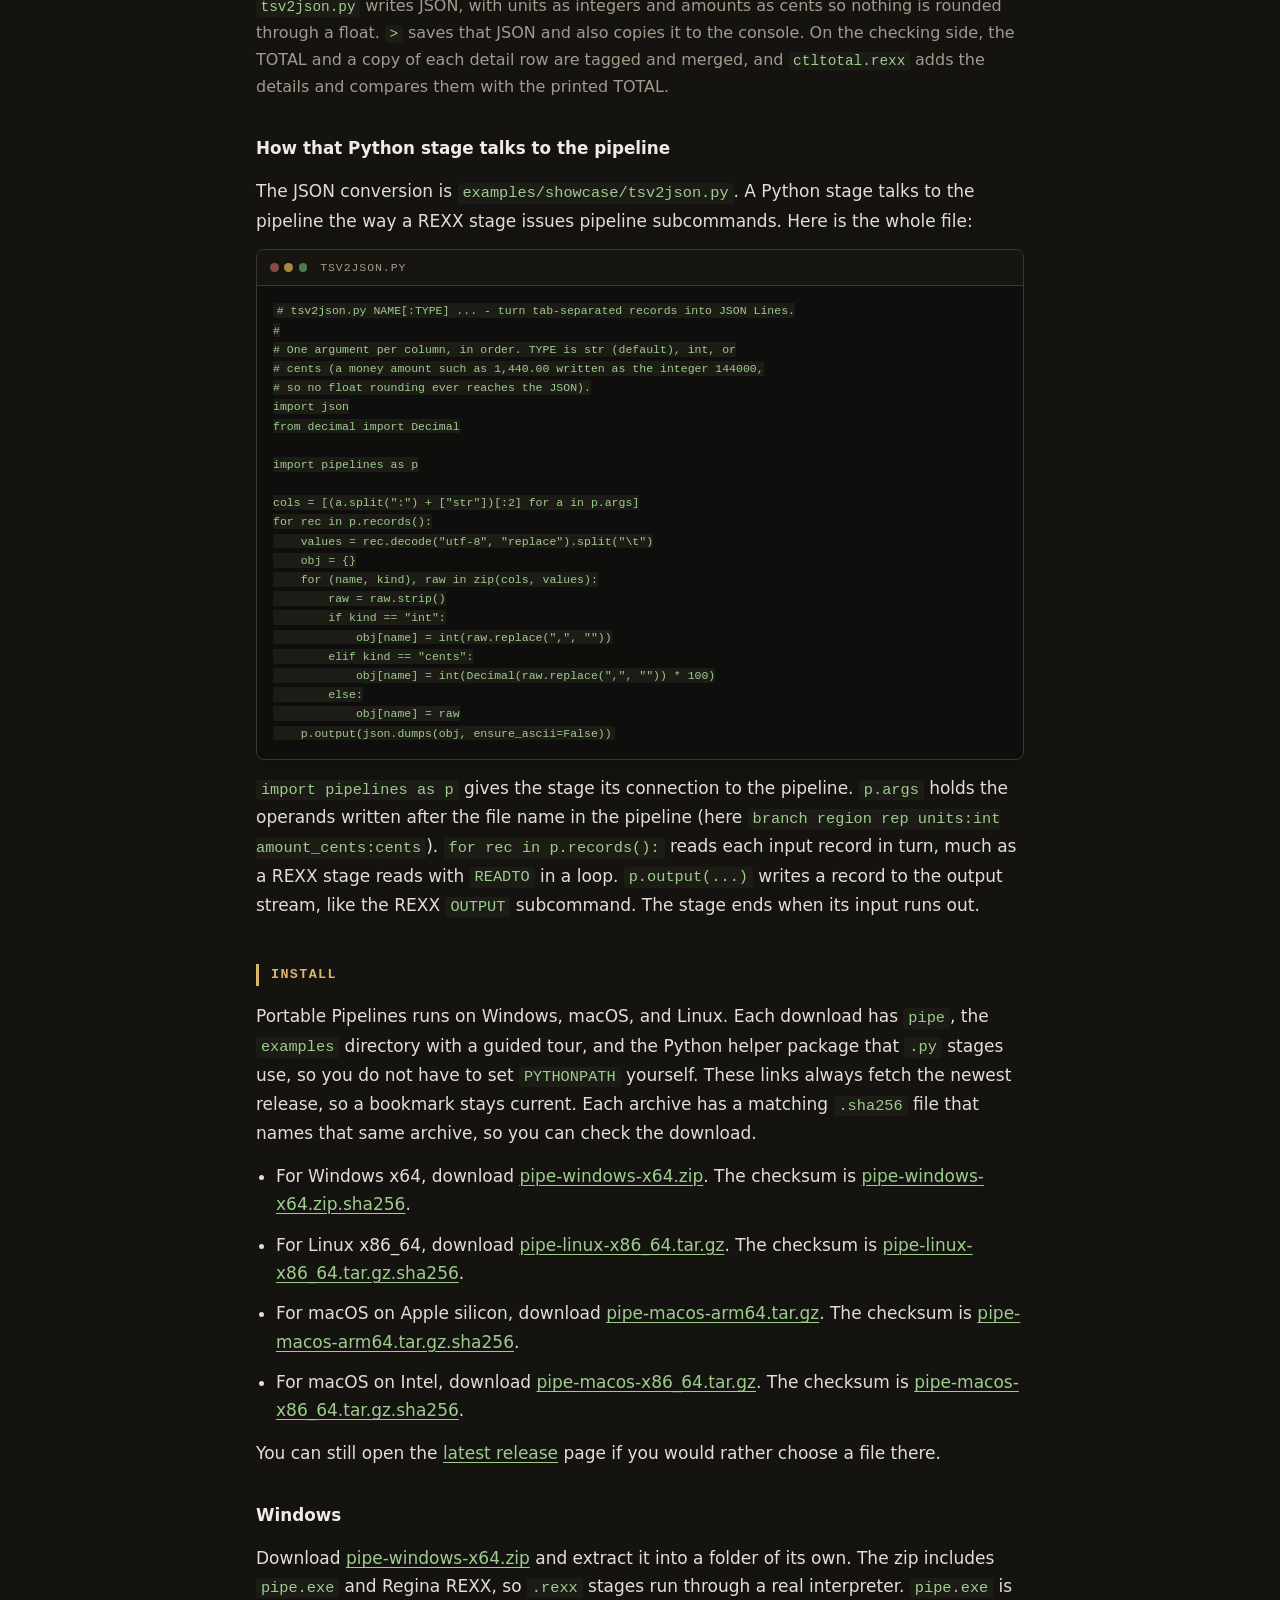
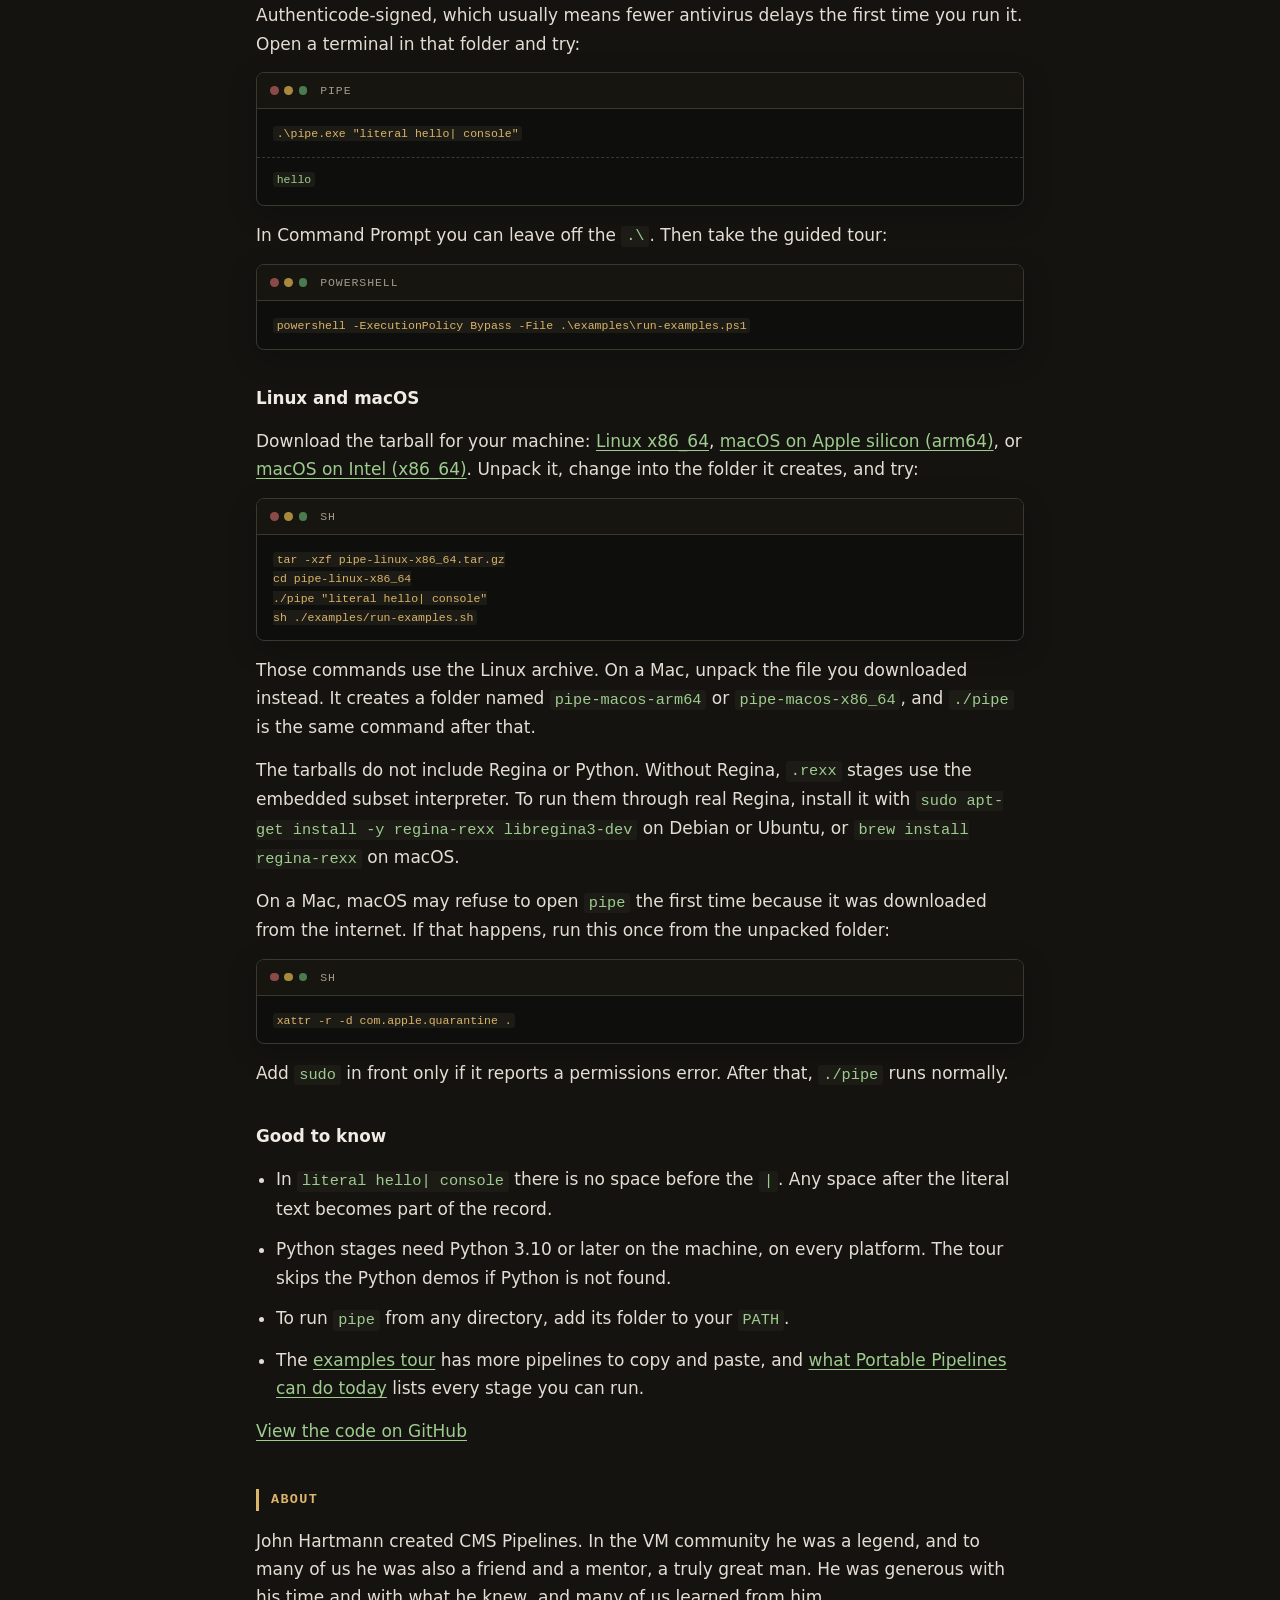
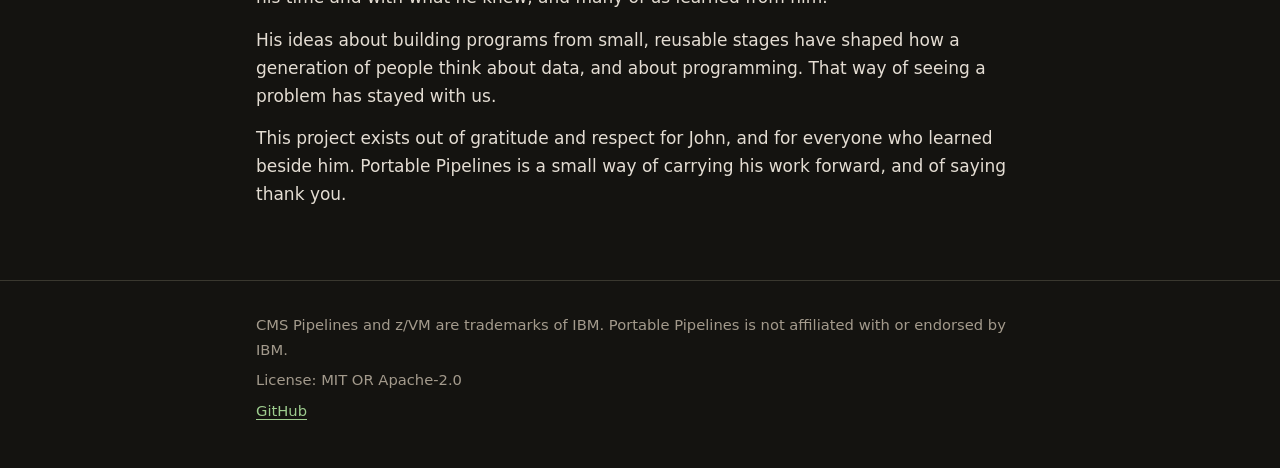
==== commit fed14d16: "Point the site at stable release downloads Install now links the four unversioned archives and their" ====
--- a/index.html
+++ b/index.html
@@ -120,6 +120,14 @@
             encoding (<code>64encode</code>, <code>qpencode</code>), splitting
             an HTTP stream (<code>httpsplit</code>), and running a nested
             pipeline (<code>runpipe</code>, <code>preface</code>).
+          </li>
+          <li>
+            You can work with JSON and CSV by field name. A range such as
+            <code>$qty</code>, or a path into a nested document, names the
+            value you want, so you do not have to count columns. You can
+            split an array into one record for each element, look records
+            up by a named field, and write the result back out as JSON or
+            CSV.
           </li>
           <li>
             File stages take an ordinary host path, not a CMS file ID of the
@@ -385,17 +393,52 @@
           has <code>pipe</code>, the <code>examples</code> directory with a
           guided tour, and the Python helper package that <code>.py</code>
           stages use, so you do not have to set <code>PYTHONPATH</code>
-          yourself. Pick the file for your platform from the
-          <a href="https://github.com/portable-pipelines/portable-pipelines/releases/latest">latest release</a>.
+          yourself. These links always fetch the newest release, so a
+          bookmark stays current. Each archive has a matching
+          <code>.sha256</code> file that names that same archive, so you can
+          check the download.
+        </p>
+        <ul>
+          <li>
+            For Windows x64, download
+            <a href="https://github.com/portable-pipelines/portable-pipelines/releases/latest/download/pipe-windows-x64.zip">pipe-windows-x64.zip</a>.
+            The checksum is
+            <a href="https://github.com/portable-pipelines/portable-pipelines/releases/latest/download/pipe-windows-x64.zip.sha256">pipe-windows-x64.zip.sha256</a>.
+          </li>
+          <li>
+            For Linux x86_64, download
+            <a href="https://github.com/portable-pipelines/portable-pipelines/releases/latest/download/pipe-linux-x86_64.tar.gz">pipe-linux-x86_64.tar.gz</a>.
+            The checksum is
+            <a href="https://github.com/portable-pipelines/portable-pipelines/releases/latest/download/pipe-linux-x86_64.tar.gz.sha256">pipe-linux-x86_64.tar.gz.sha256</a>.
+          </li>
+          <li>
+            For macOS on Apple silicon, download
+            <a href="https://github.com/portable-pipelines/portable-pipelines/releases/latest/download/pipe-macos-arm64.tar.gz">pipe-macos-arm64.tar.gz</a>.
+            The checksum is
+            <a href="https://github.com/portable-pipelines/portable-pipelines/releases/latest/download/pipe-macos-arm64.tar.gz.sha256">pipe-macos-arm64.tar.gz.sha256</a>.
+          </li>
+          <li>
+            For macOS on Intel, download
+            <a href="https://github.com/portable-pipelines/portable-pipelines/releases/latest/download/pipe-macos-x86_64.tar.gz">pipe-macos-x86_64.tar.gz</a>.
+            The checksum is
+            <a href="https://github.com/portable-pipelines/portable-pipelines/releases/latest/download/pipe-macos-x86_64.tar.gz.sha256">pipe-macos-x86_64.tar.gz.sha256</a>.
+          </li>
+        </ul>
+        <p>
+          You can still open the
+          <a href="https://github.com/portable-pipelines/portable-pipelines/releases/latest">latest release</a>
+          page if you would rather choose a file there.
         </p>
 
         <h3 id="install-windows">Windows</h3>
         <p>
-          Download the Windows x64 zip from the
-          <a href="https://github.com/portable-pipelines/portable-pipelines/releases/latest">latest release</a>
+          Download
+          <a href="https://github.com/portable-pipelines/portable-pipelines/releases/latest/download/pipe-windows-x64.zip">pipe-windows-x64.zip</a>
           and extract it into a folder of its own. The zip includes
           <code>pipe.exe</code> and Regina REXX, so <code>.rexx</code> stages
-          run through a real interpreter. Open a terminal in that folder and
+          run through a real interpreter. <code>pipe.exe</code> is
+          Authenticode-signed, which usually means fewer antivirus delays
+          the first time you run it. Open a terminal in that folder and
           try:
         </p>
         <div class="term" role="group" aria-label="Terminal: Windows first run">
@@ -420,21 +463,29 @@
 
         <h3 id="install-unix">Linux and macOS</h3>
         <p>
-          Download the tarball for your machine from the
-          <a href="https://github.com/portable-pipelines/portable-pipelines/releases/latest">latest release</a>:
-          Linux x86_64, macOS on Apple silicon (arm64), or macOS on Intel
-          (x86_64). Unpack it, change into the folder it creates, and try:
+          Download the tarball for your machine:
+          <a href="https://github.com/portable-pipelines/portable-pipelines/releases/latest/download/pipe-linux-x86_64.tar.gz">Linux x86_64</a>,
+          <a href="https://github.com/portable-pipelines/portable-pipelines/releases/latest/download/pipe-macos-arm64.tar.gz">macOS on Apple silicon (arm64)</a>,
+          or
+          <a href="https://github.com/portable-pipelines/portable-pipelines/releases/latest/download/pipe-macos-x86_64.tar.gz">macOS on Intel (x86_64)</a>.
+          Unpack it, change into the folder it creates, and try:
         </p>
         <div class="term" role="group" aria-label="Terminal: Linux and macOS first run">
           <div class="term-bar" aria-hidden="true">
             <span></span><span></span><span></span>
             <em>sh</em>
           </div>
-          <pre class="term-body"><code><span class="cmd">tar -xzf pipe-linux-x86_64-*.tar.gz
+          <pre class="term-body"><code><span class="cmd">tar -xzf pipe-linux-x86_64.tar.gz
 cd pipe-linux-x86_64
 ./pipe "literal hello| console"
 sh ./examples/run-examples.sh</span></code></pre>
         </div>
+        <p>
+          Those commands use the Linux archive. On a Mac, unpack the file
+          you downloaded instead. It creates a folder named
+          <code>pipe-macos-arm64</code> or <code>pipe-macos-x86_64</code>,
+          and <code>./pipe</code> is the same command after that.
+        </p>
         <p>
           The tarballs do not include Regina or Python. Without Regina,
           <code>.rexx</code> stages use the embedded subset interpreter. To
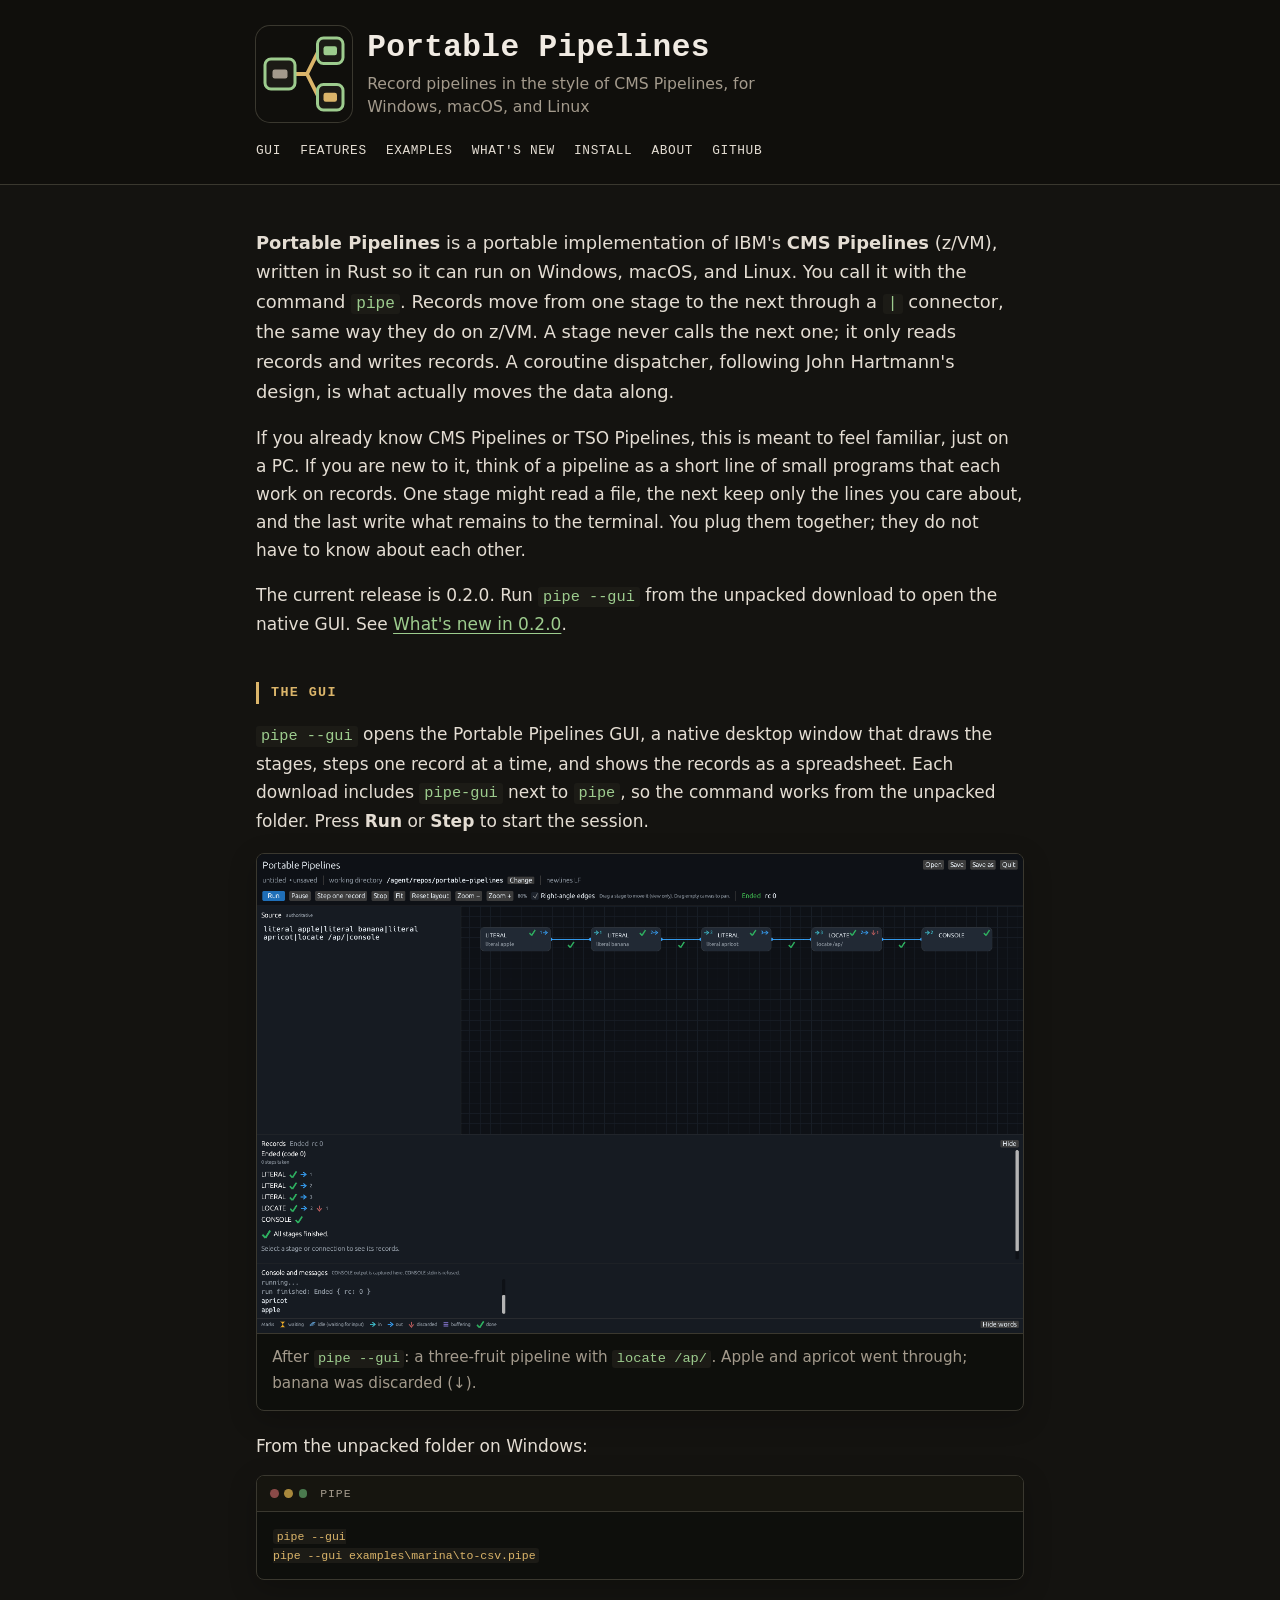
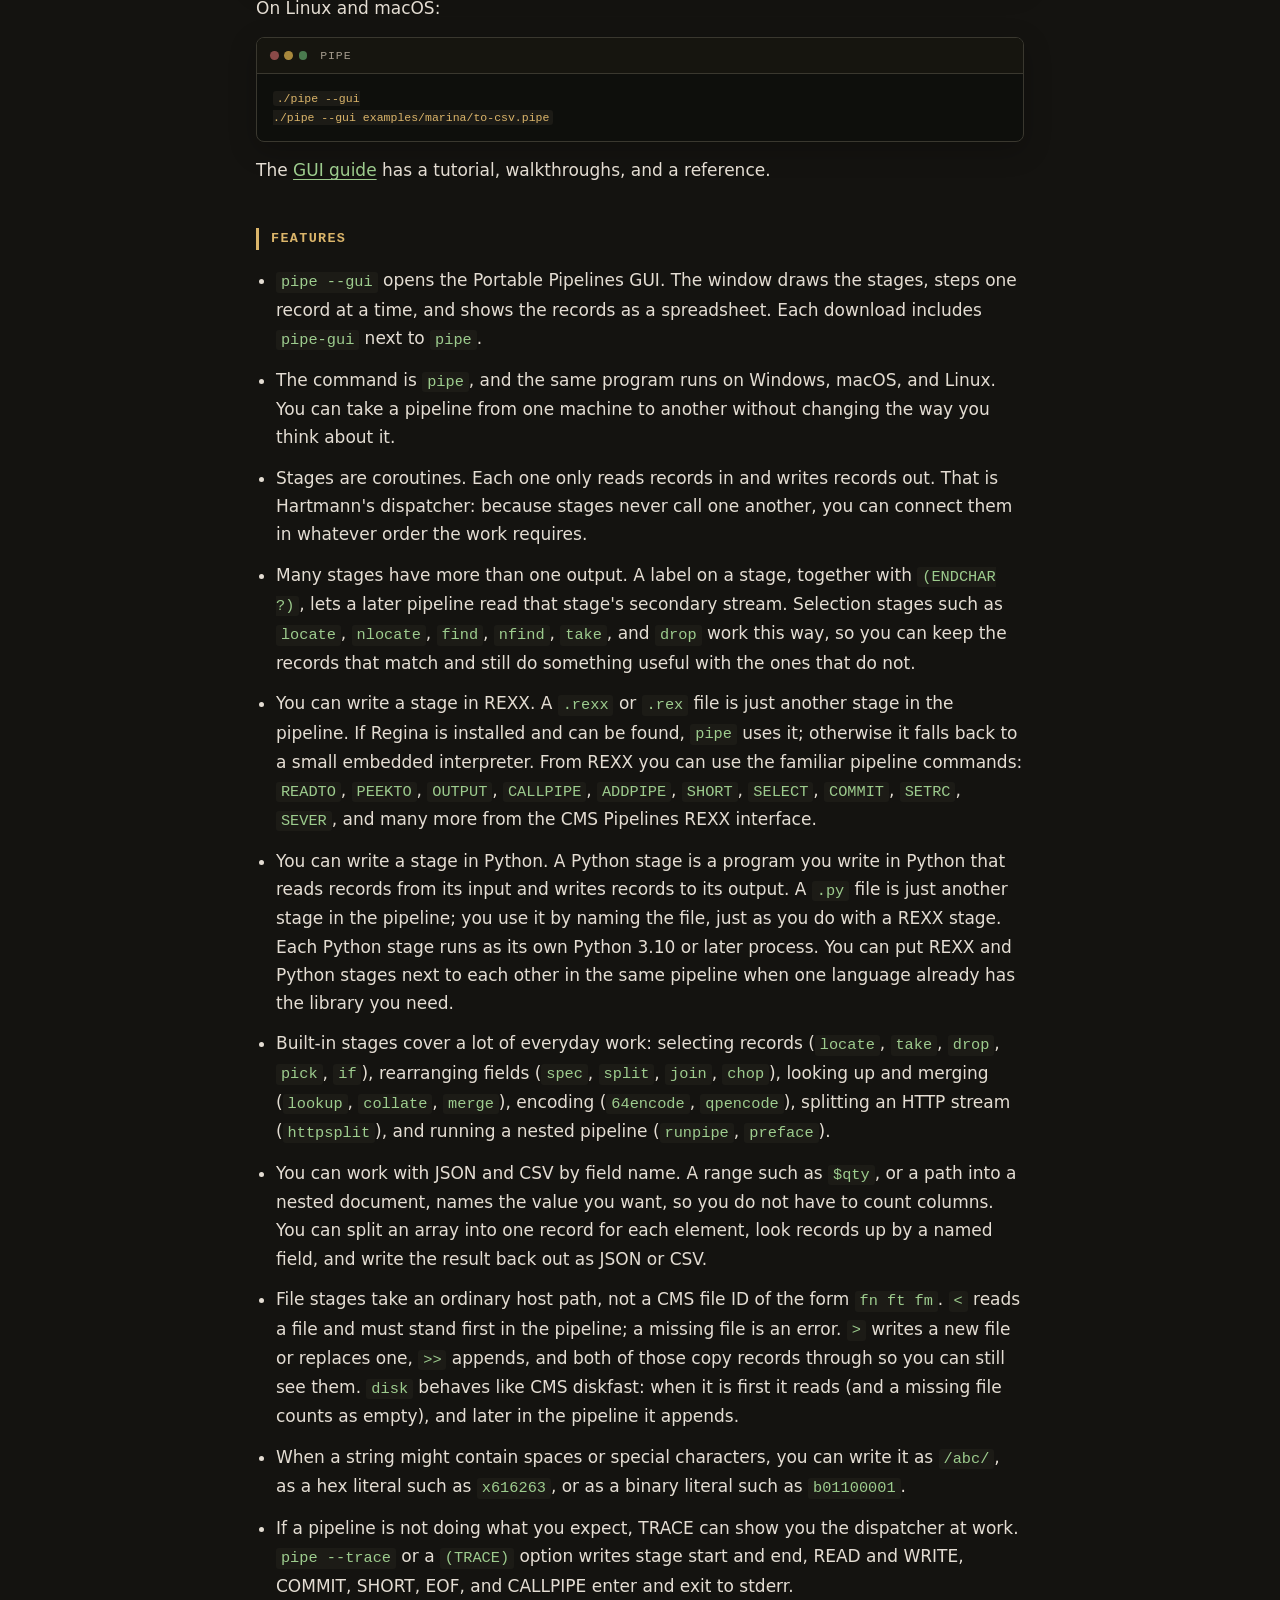
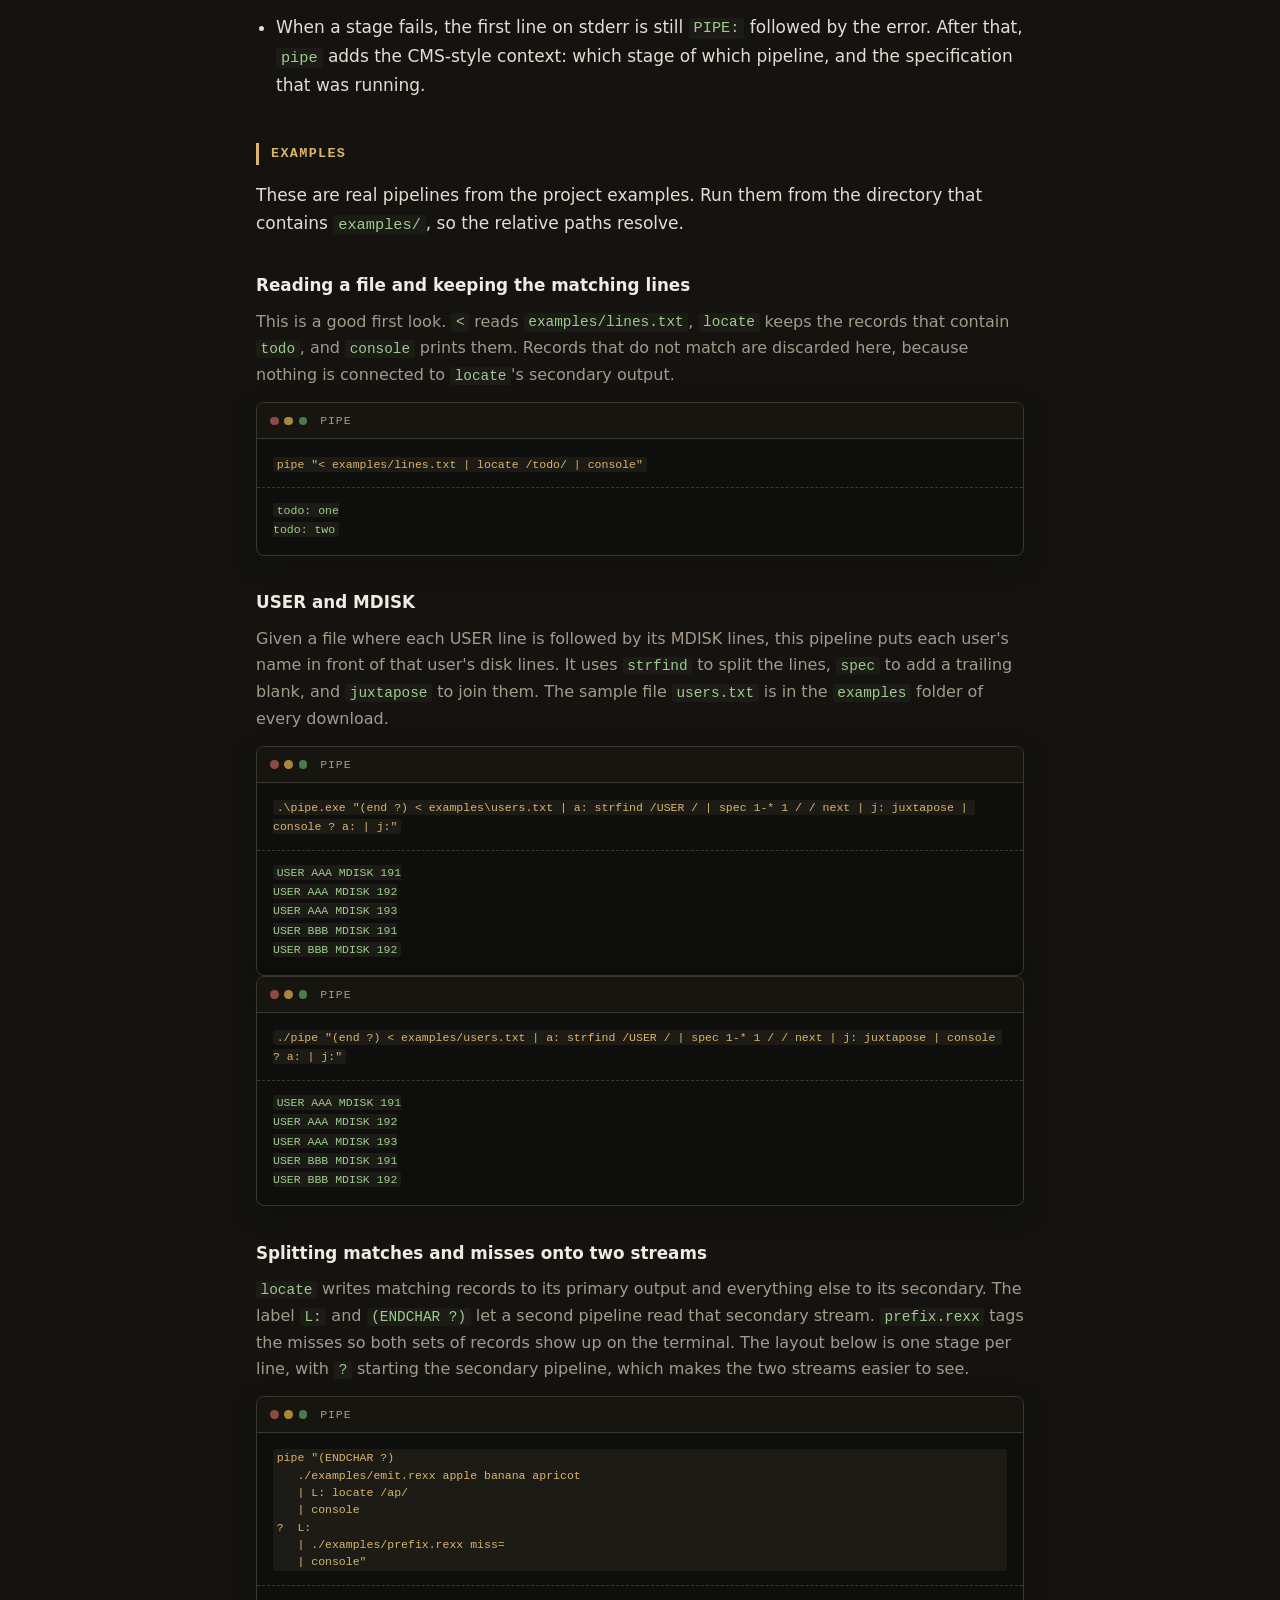
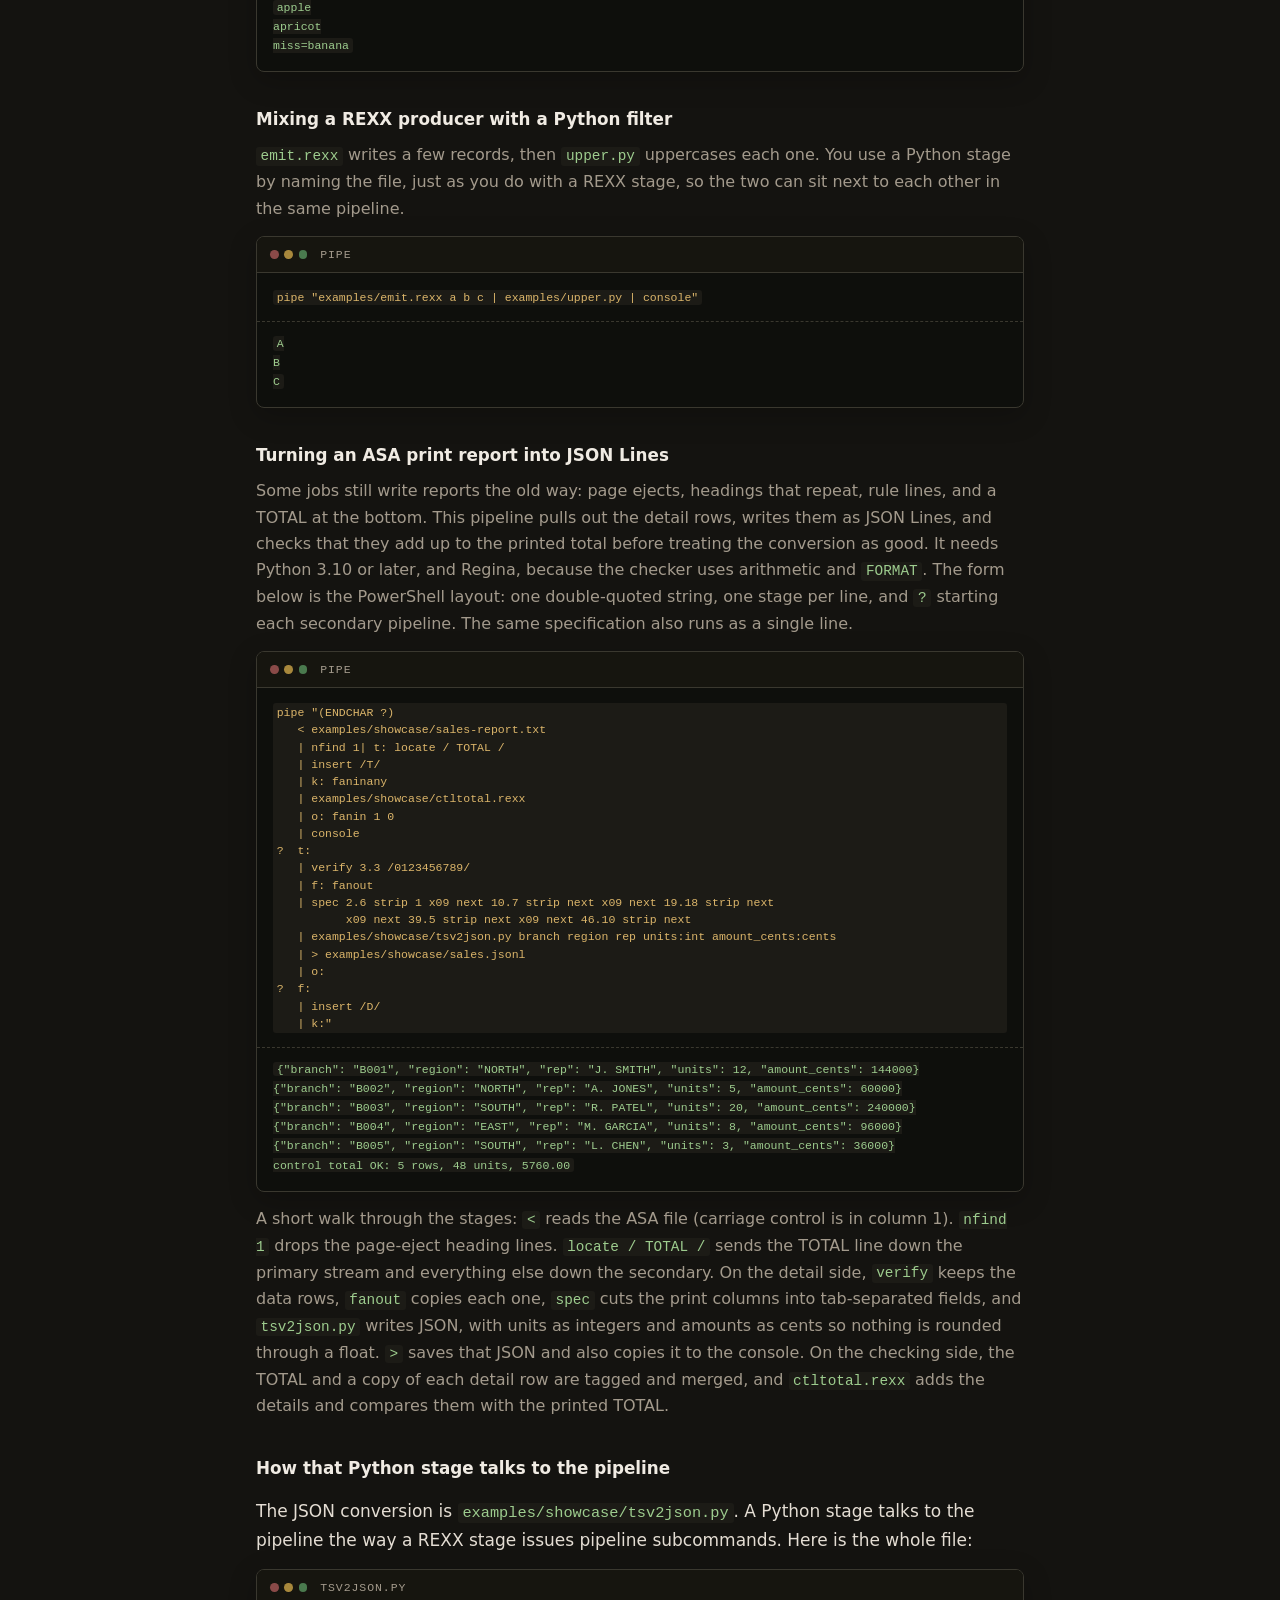
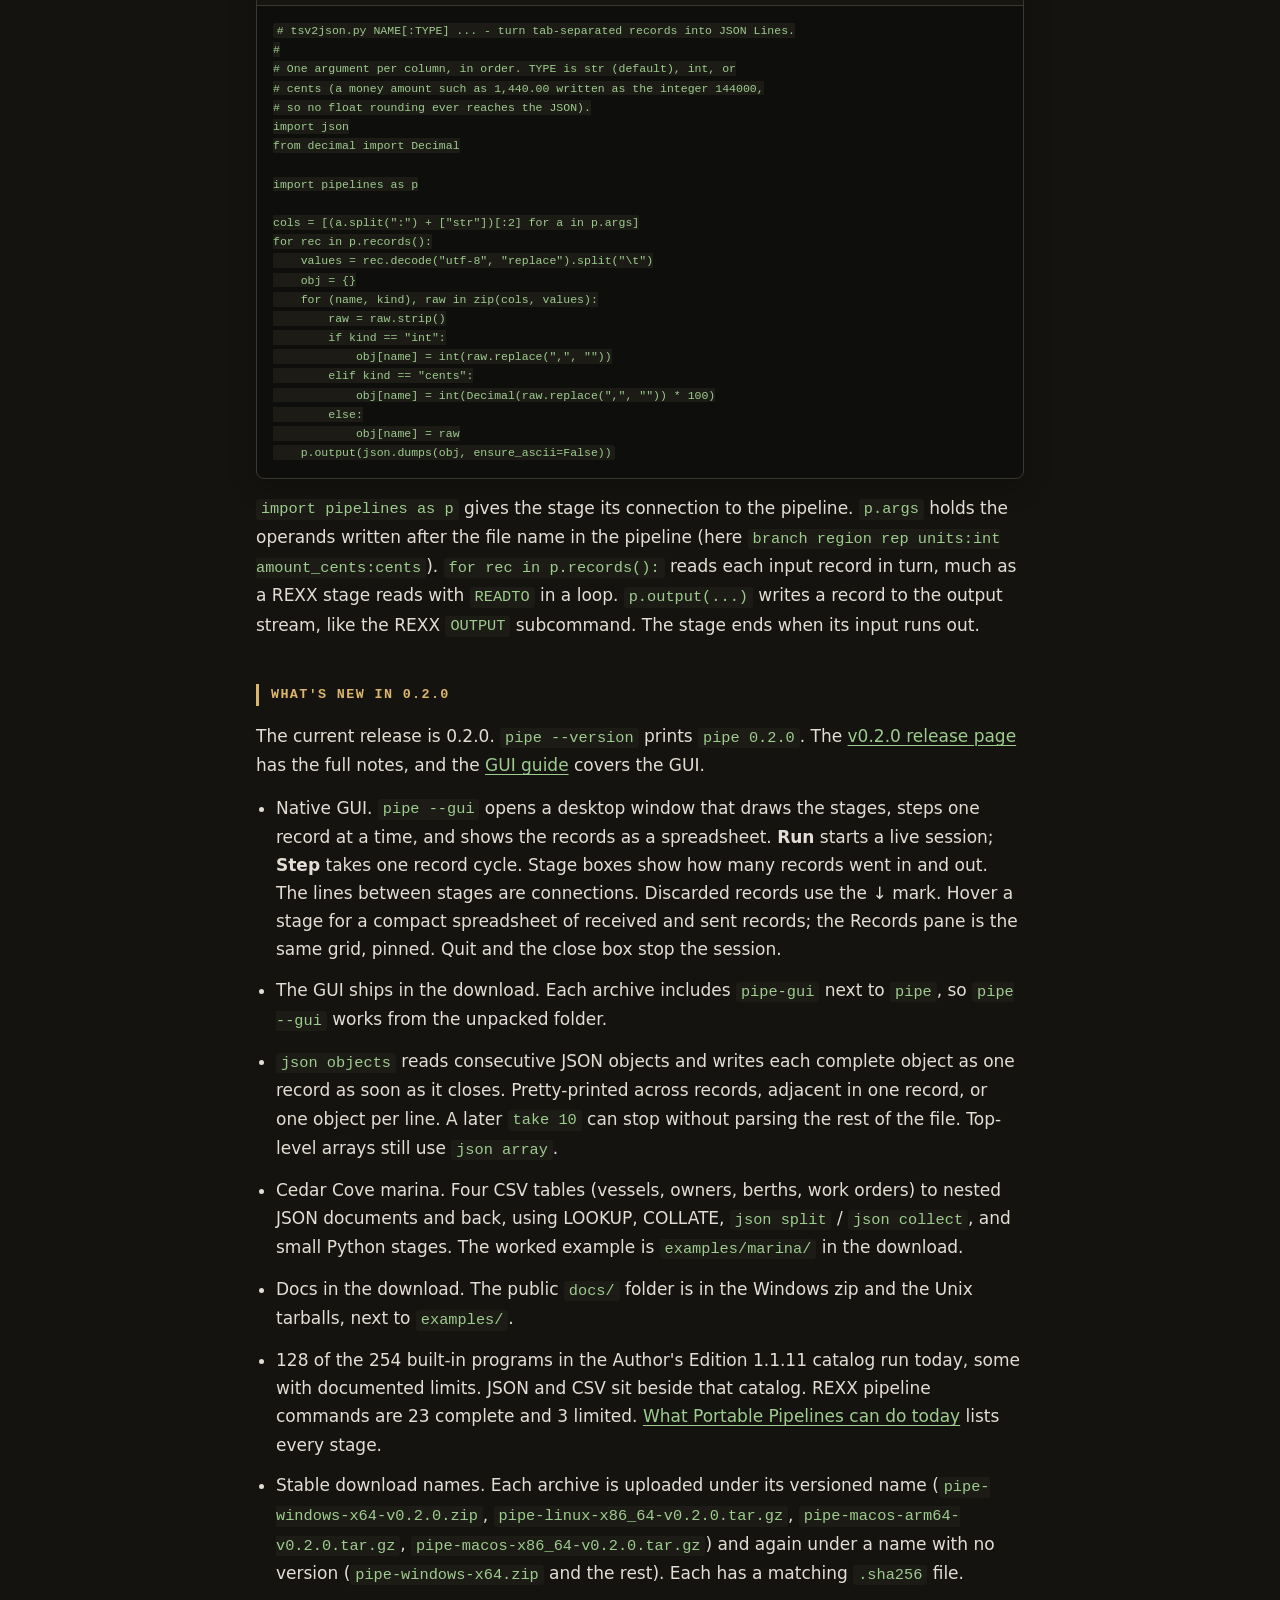
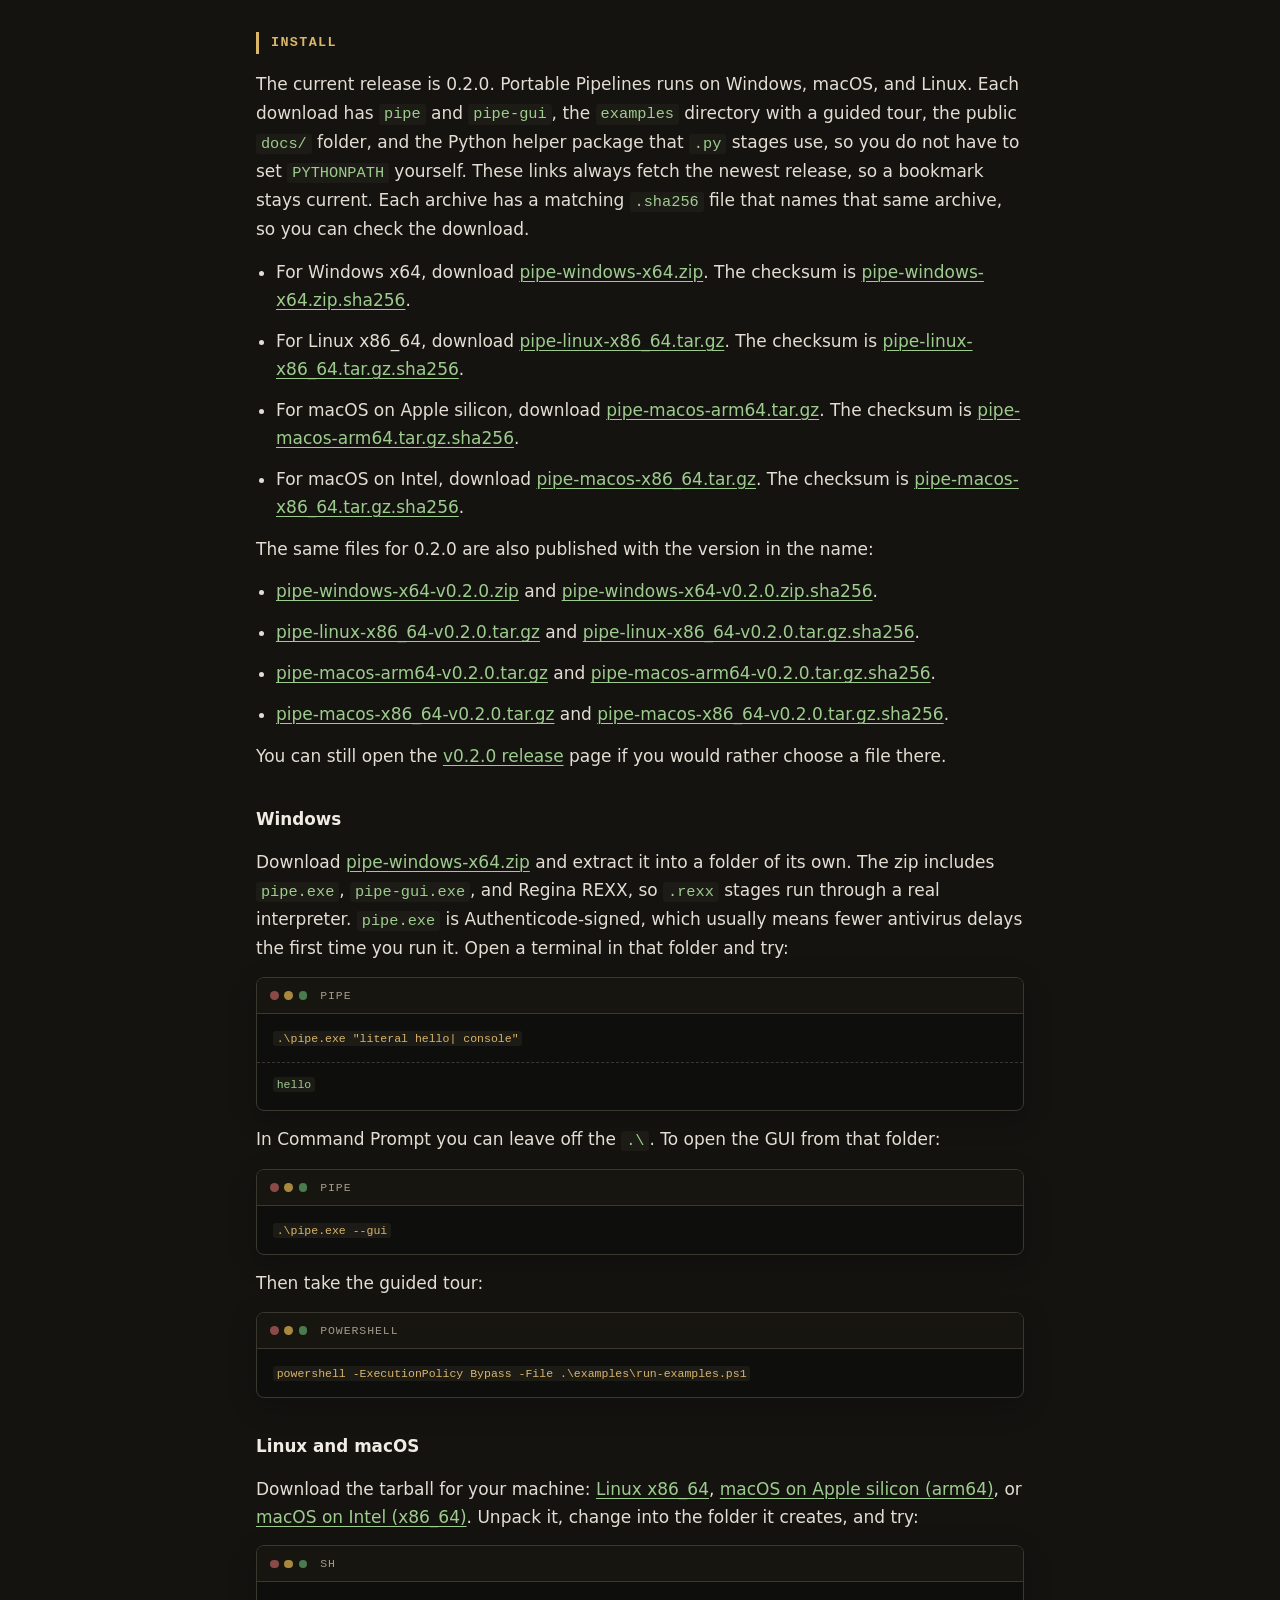
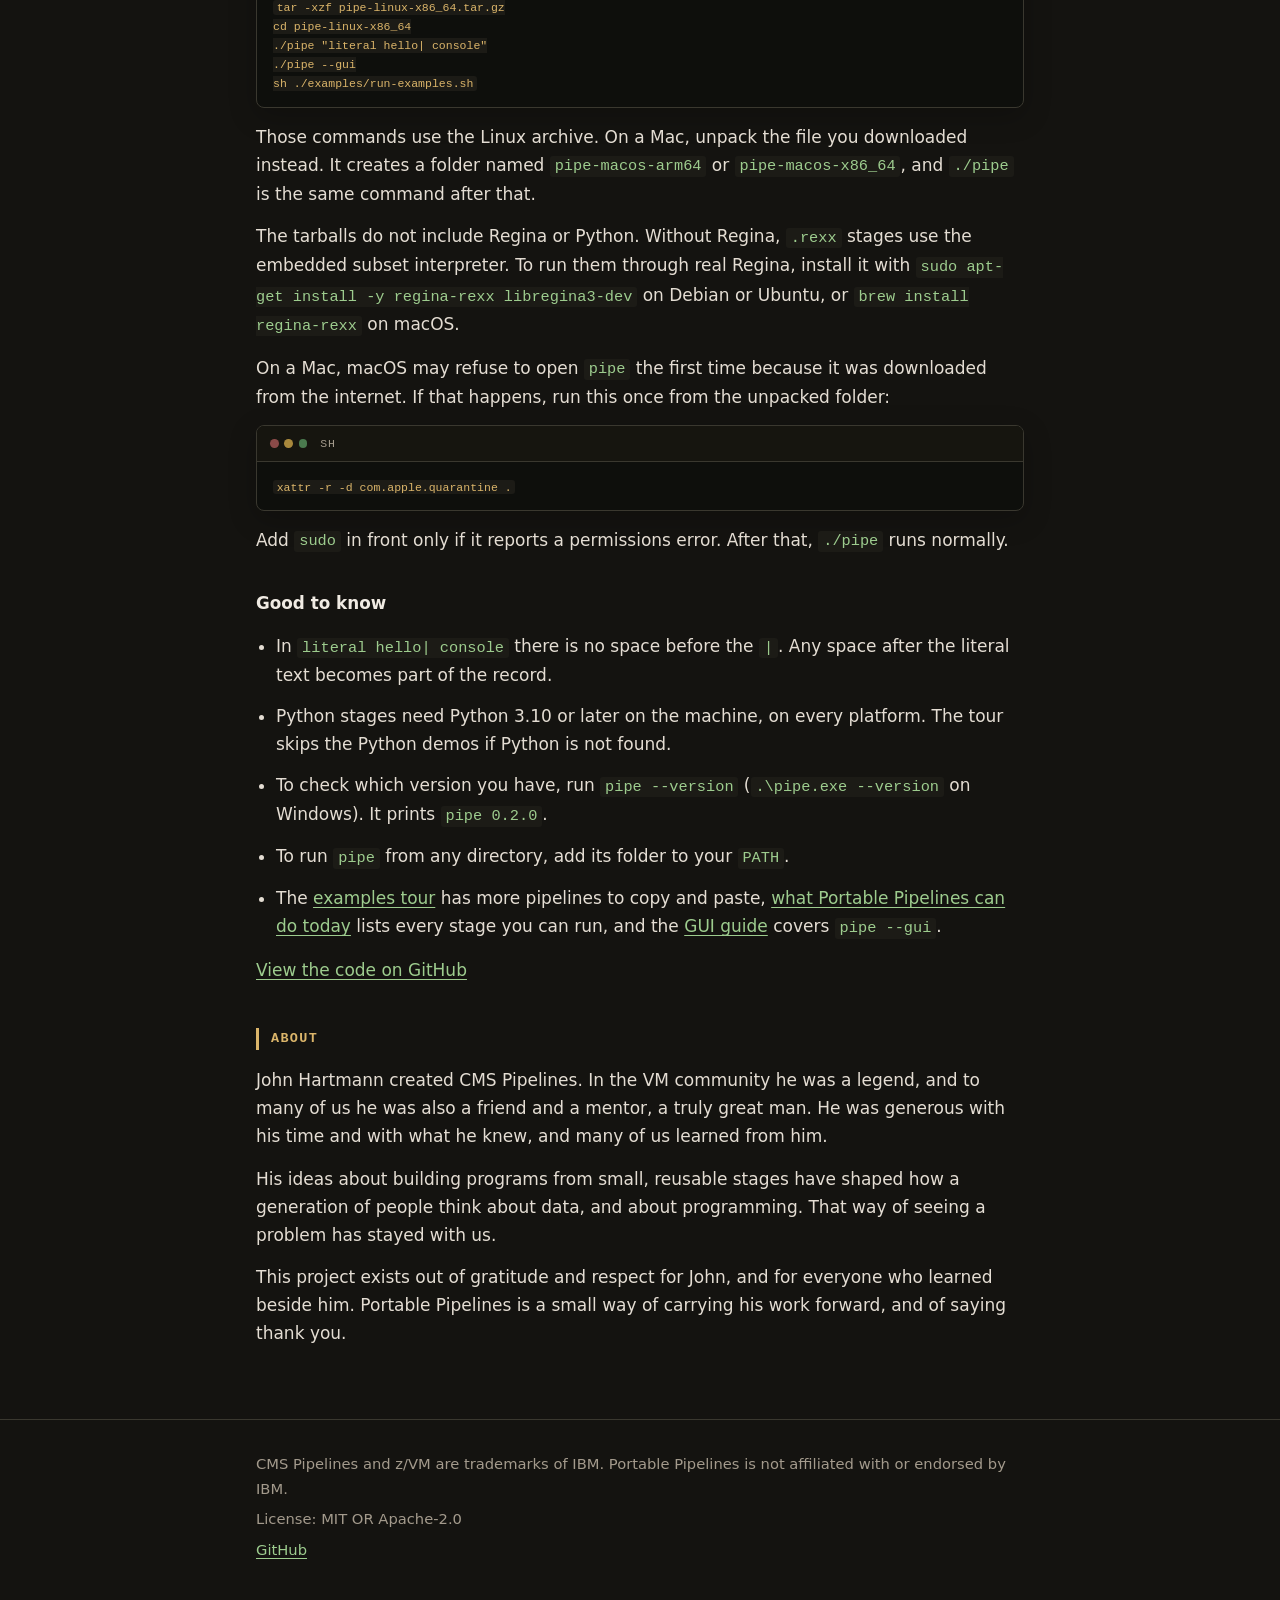
==== commit ab08461c: "Update the site for Portable Pipelines 0.2.0 Add the native GUI section (pipe --gui), a What's new i" ====
--- a/index.html
+++ b/index.html
@@ -36,8 +36,10 @@
           </div>
         </a>
         <nav aria-label="Page">
+          <a href="#gui">GUI</a>
           <a href="#features">Features</a>
           <a href="#examples">Examples</a>
+          <a href="#whats-new">What's new</a>
           <a href="#install">Install</a>
           <a href="#about">About</a>
           <a href="https://github.com/portable-pipelines/portable-pipelines">GitHub</a>
@@ -64,10 +66,73 @@
         last write what remains to the terminal. You plug them together; they
         do not have to know about each other.
       </p>
+      <p>
+        The current release is 0.2.0. Run <code>pipe --gui</code> from the
+        unpacked download to open the native GUI. See
+        <a href="#whats-new">What's new in 0.2.0</a>.
+      </p>
+
+      <section id="gui" aria-labelledby="gui-heading">
+        <h2 id="gui-heading">The GUI</h2>
+        <p>
+          <code>pipe --gui</code> opens the Portable Pipelines GUI, a native
+          desktop window that draws the stages, steps one record at a time,
+          and shows the records as a spreadsheet. Each download includes
+          <code>pipe-gui</code> next to <code>pipe</code>, so the command
+          works from the unpacked folder. Press <strong>Run</strong> or
+          <strong>Step</strong> to start the session.
+        </p>
+        <figure class="shot">
+          <img
+            src="images/gui-locate-run.png"
+            width="1425"
+            height="891"
+            alt="The Portable Pipelines GUI after a run: LITERAL, LOCATE, and CONSOLE stage boxes in a row. LOCATE shows two records out and one discarded with the down-arrow mark. The console lists apricot and apple."
+          />
+          <figcaption>
+            After <code>pipe --gui</code>: a three-fruit pipeline with
+            <code>locate /ap/</code>. Apple and apricot went through; banana
+            was discarded (↓).
+          </figcaption>
+        </figure>
+        <p>
+          From the unpacked folder on Windows:
+        </p>
+        <div class="term" role="group" aria-label="Terminal: open the GUI on Windows">
+          <div class="term-bar" aria-hidden="true">
+            <span></span><span></span><span></span>
+            <em>pipe</em>
+          </div>
+          <pre class="term-body"><code><span class="cmd">pipe --gui
+pipe --gui examples\marina\to-csv.pipe</span></code></pre>
+        </div>
+        <p>
+          On Linux and macOS:
+        </p>
+        <div class="term" role="group" aria-label="Terminal: open the GUI on Linux and macOS">
+          <div class="term-bar" aria-hidden="true">
+            <span></span><span></span><span></span>
+            <em>pipe</em>
+          </div>
+          <pre class="term-body"><code><span class="cmd">./pipe --gui
+./pipe --gui examples/marina/to-csv.pipe</span></code></pre>
+        </div>
+        <p>
+          The
+          <a href="https://github.com/portable-pipelines/portable-pipelines/blob/v0.2.0/docs/gui.md">GUI guide</a>
+          has a tutorial, walkthroughs, and a reference.
+        </p>
+      </section>
 
       <section id="features" aria-labelledby="features-heading">
         <h2 id="features-heading">Features</h2>
         <ul>
+          <li>
+            <code>pipe --gui</code> opens the Portable Pipelines GUI. The
+            window draws the stages, steps one record at a time, and shows
+            the records as a spreadsheet. Each download includes
+            <code>pipe-gui</code> next to <code>pipe</code>.
+          </li>
           <li>
             The command is <code>pipe</code>, and the same program runs on
             Windows, macOS, and Linux. You can take a pipeline from one machine
@@ -386,17 +451,87 @@
         </p>
       </section>
 
+      <section id="whats-new" aria-labelledby="whats-new-heading">
+        <h2 id="whats-new-heading">What's new in 0.2.0</h2>
+        <p>
+          The current release is 0.2.0. <code>pipe --version</code> prints
+          <code>pipe 0.2.0</code>. The
+          <a href="https://github.com/portable-pipelines/portable-pipelines/releases/tag/v0.2.0">v0.2.0 release page</a>
+          has the full notes, and the
+          <a href="https://github.com/portable-pipelines/portable-pipelines/blob/v0.2.0/docs/gui.md">GUI guide</a>
+          covers the GUI.
+        </p>
+        <ul>
+          <li>
+            Native GUI. <code>pipe --gui</code> opens a desktop window that
+            draws the stages, steps one record at a time, and shows the
+            records as a spreadsheet. <strong>Run</strong> starts a live
+            session; <strong>Step</strong> takes one record cycle. Stage
+            boxes show how many records went in and out. The lines between
+            stages are connections. Discarded records use the ↓ mark. Hover
+            a stage for a compact spreadsheet of received and sent records;
+            the Records pane is the same grid, pinned. Quit and the close
+            box stop the session.
+          </li>
+          <li>
+            The GUI ships in the download. Each archive includes
+            <code>pipe-gui</code> next to <code>pipe</code>, so
+            <code>pipe --gui</code> works from the unpacked folder.
+          </li>
+          <li>
+            <code>json objects</code> reads consecutive JSON objects and
+            writes each complete object as one record as soon as it closes.
+            Pretty-printed across records, adjacent in one record, or one
+            object per line. A later <code>take 10</code> can stop without
+            parsing the rest of the file. Top-level arrays still use
+            <code>json array</code>.
+          </li>
+          <li>
+            Cedar Cove marina. Four CSV tables (vessels, owners, berths,
+            work orders) to nested JSON documents and back, using LOOKUP,
+            COLLATE, <code>json split</code> / <code>json collect</code>,
+            and small Python stages. The worked example is
+            <code>examples/marina/</code> in the download.
+          </li>
+          <li>
+            Docs in the download. The public <code>docs/</code> folder is in
+            the Windows zip and the Unix tarballs, next to
+            <code>examples/</code>.
+          </li>
+          <li>
+            128 of the 254 built-in programs in the Author's Edition 1.1.11
+            catalog run today, some with documented limits. JSON and CSV sit
+            beside that catalog. REXX pipeline commands are 23 complete and
+            3 limited.
+            <a href="https://github.com/portable-pipelines/portable-pipelines/blob/v0.2.0/docs/STATUS.md">What Portable Pipelines can do today</a>
+            lists every stage.
+          </li>
+          <li>
+            Stable download names. Each archive is uploaded under its
+            versioned name
+            (<code>pipe-windows-x64-v0.2.0.zip</code>,
+            <code>pipe-linux-x86_64-v0.2.0.tar.gz</code>,
+            <code>pipe-macos-arm64-v0.2.0.tar.gz</code>,
+            <code>pipe-macos-x86_64-v0.2.0.tar.gz</code>)
+            and again under a name with no version
+            (<code>pipe-windows-x64.zip</code> and the rest). Each has a
+            matching <code>.sha256</code> file.
+          </li>
+        </ul>
+      </section>
+
       <section id="install" aria-labelledby="install-heading">
         <h2 id="install-heading">Install</h2>
         <p>
-          Portable Pipelines runs on Windows, macOS, and Linux. Each download
-          has <code>pipe</code>, the <code>examples</code> directory with a
-          guided tour, and the Python helper package that <code>.py</code>
-          stages use, so you do not have to set <code>PYTHONPATH</code>
-          yourself. These links always fetch the newest release, so a
-          bookmark stays current. Each archive has a matching
-          <code>.sha256</code> file that names that same archive, so you can
-          check the download.
+          The current release is 0.2.0. Portable Pipelines runs on Windows,
+          macOS, and Linux. Each download has <code>pipe</code> and
+          <code>pipe-gui</code>, the <code>examples</code> directory with a
+          guided tour, the public <code>docs/</code> folder, and the Python
+          helper package that <code>.py</code> stages use, so you do not
+          have to set <code>PYTHONPATH</code> yourself. These links always
+          fetch the newest release, so a bookmark stays current. Each
+          archive has a matching <code>.sha256</code> file that names that
+          same archive, so you can check the download.
         </p>
         <ul>
           <li>
@@ -425,8 +560,34 @@
           </li>
         </ul>
         <p>
+          The same files for 0.2.0 are also published with the version in
+          the name:
+        </p>
+        <ul>
+          <li>
+            <a href="https://github.com/portable-pipelines/portable-pipelines/releases/download/v0.2.0/pipe-windows-x64-v0.2.0.zip">pipe-windows-x64-v0.2.0.zip</a>
+            and
+            <a href="https://github.com/portable-pipelines/portable-pipelines/releases/download/v0.2.0/pipe-windows-x64-v0.2.0.zip.sha256">pipe-windows-x64-v0.2.0.zip.sha256</a>.
+          </li>
+          <li>
+            <a href="https://github.com/portable-pipelines/portable-pipelines/releases/download/v0.2.0/pipe-linux-x86_64-v0.2.0.tar.gz">pipe-linux-x86_64-v0.2.0.tar.gz</a>
+            and
+            <a href="https://github.com/portable-pipelines/portable-pipelines/releases/download/v0.2.0/pipe-linux-x86_64-v0.2.0.tar.gz.sha256">pipe-linux-x86_64-v0.2.0.tar.gz.sha256</a>.
+          </li>
+          <li>
+            <a href="https://github.com/portable-pipelines/portable-pipelines/releases/download/v0.2.0/pipe-macos-arm64-v0.2.0.tar.gz">pipe-macos-arm64-v0.2.0.tar.gz</a>
+            and
+            <a href="https://github.com/portable-pipelines/portable-pipelines/releases/download/v0.2.0/pipe-macos-arm64-v0.2.0.tar.gz.sha256">pipe-macos-arm64-v0.2.0.tar.gz.sha256</a>.
+          </li>
+          <li>
+            <a href="https://github.com/portable-pipelines/portable-pipelines/releases/download/v0.2.0/pipe-macos-x86_64-v0.2.0.tar.gz">pipe-macos-x86_64-v0.2.0.tar.gz</a>
+            and
+            <a href="https://github.com/portable-pipelines/portable-pipelines/releases/download/v0.2.0/pipe-macos-x86_64-v0.2.0.tar.gz.sha256">pipe-macos-x86_64-v0.2.0.tar.gz.sha256</a>.
+          </li>
+        </ul>
+        <p>
           You can still open the
-          <a href="https://github.com/portable-pipelines/portable-pipelines/releases/latest">latest release</a>
+          <a href="https://github.com/portable-pipelines/portable-pipelines/releases/tag/v0.2.0">v0.2.0 release</a>
           page if you would rather choose a file there.
         </p>
 
@@ -435,11 +596,11 @@
           Download
           <a href="https://github.com/portable-pipelines/portable-pipelines/releases/latest/download/pipe-windows-x64.zip">pipe-windows-x64.zip</a>
           and extract it into a folder of its own. The zip includes
-          <code>pipe.exe</code> and Regina REXX, so <code>.rexx</code> stages
-          run through a real interpreter. <code>pipe.exe</code> is
-          Authenticode-signed, which usually means fewer antivirus delays
-          the first time you run it. Open a terminal in that folder and
-          try:
+          <code>pipe.exe</code>, <code>pipe-gui.exe</code>, and Regina REXX,
+          so <code>.rexx</code> stages run through a real interpreter.
+          <code>pipe.exe</code> is Authenticode-signed, which usually means
+          fewer antivirus delays the first time you run it. Open a terminal
+          in that folder and try:
         </p>
         <div class="term" role="group" aria-label="Terminal: Windows first run">
           <div class="term-bar" aria-hidden="true">
@@ -450,8 +611,18 @@
           <pre class="term-out"><code>hello</code></pre>
         </div>
         <p>
-          In Command Prompt you can leave off the <code>.\</code>. Then take
-          the guided tour:
+          In Command Prompt you can leave off the <code>.\</code>. To open
+          the GUI from that folder:
+        </p>
+        <div class="term" role="group" aria-label="Terminal: Windows GUI">
+          <div class="term-bar" aria-hidden="true">
+            <span></span><span></span><span></span>
+            <em>pipe</em>
+          </div>
+          <pre class="term-body"><code><span class="cmd">.\pipe.exe --gui</span></code></pre>
+        </div>
+        <p>
+          Then take the guided tour:
         </p>
         <div class="term" role="group" aria-label="Terminal: Windows tour">
           <div class="term-bar" aria-hidden="true">
@@ -478,6 +649,7 @@
           <pre class="term-body"><code><span class="cmd">tar -xzf pipe-linux-x86_64.tar.gz
 cd pipe-linux-x86_64
 ./pipe "literal hello| console"
+./pipe --gui
 sh ./examples/run-examples.sh</span></code></pre>
         </div>
         <p>
@@ -522,15 +694,22 @@
             platform. The tour skips the Python demos if Python is not found.
           </li>
           <li>
+            To check which version you have, run <code>pipe --version</code>
+            (<code>.\pipe.exe --version</code> on Windows). It prints
+            <code>pipe 0.2.0</code>.
+          </li>
+          <li>
             To run <code>pipe</code> from any directory, add its folder to your
             <code>PATH</code>.
           </li>
           <li>
             The
-            <a href="https://github.com/portable-pipelines/portable-pipelines/blob/master/examples/README.md">examples tour</a>
-            has more pipelines to copy and paste, and
-            <a href="https://github.com/portable-pipelines/portable-pipelines/blob/master/docs/STATUS.md">what Portable Pipelines can do today</a>
-            lists every stage you can run.
+            <a href="https://github.com/portable-pipelines/portable-pipelines/blob/v0.2.0/examples/README.md">examples tour</a>
+            has more pipelines to copy and paste,
+            <a href="https://github.com/portable-pipelines/portable-pipelines/blob/v0.2.0/docs/STATUS.md">what Portable Pipelines can do today</a>
+            lists every stage you can run, and the
+            <a href="https://github.com/portable-pipelines/portable-pipelines/blob/v0.2.0/docs/gui.md">GUI guide</a>
+            covers <code>pipe --gui</code>.
           </li>
         </ul>
         <p>
--- a/styles.css
+++ b/styles.css
@@ -246,6 +246,30 @@
   margin-bottom: 0;
 }
 
+.shot {
+  margin: 1.15rem 0 1.35rem;
+  background: var(--term-bg);
+  border: 1px solid var(--line);
+  border-radius: 8px;
+  overflow: hidden;
+  max-width: 100%;
+  box-shadow: 0 8px 28px rgba(0, 0, 0, 0.22);
+}
+
+.shot img {
+  display: block;
+  width: 100%;
+  height: auto;
+}
+
+.shot figcaption {
+  margin: 0;
+  padding: 0.7rem 0.95rem 0.85rem;
+  border-top: 1px solid var(--line);
+  color: var(--muted);
+  font-size: 0.95rem;
+}
+
 .term {
   background: var(--term-bg);
   border: 1px solid var(--line);
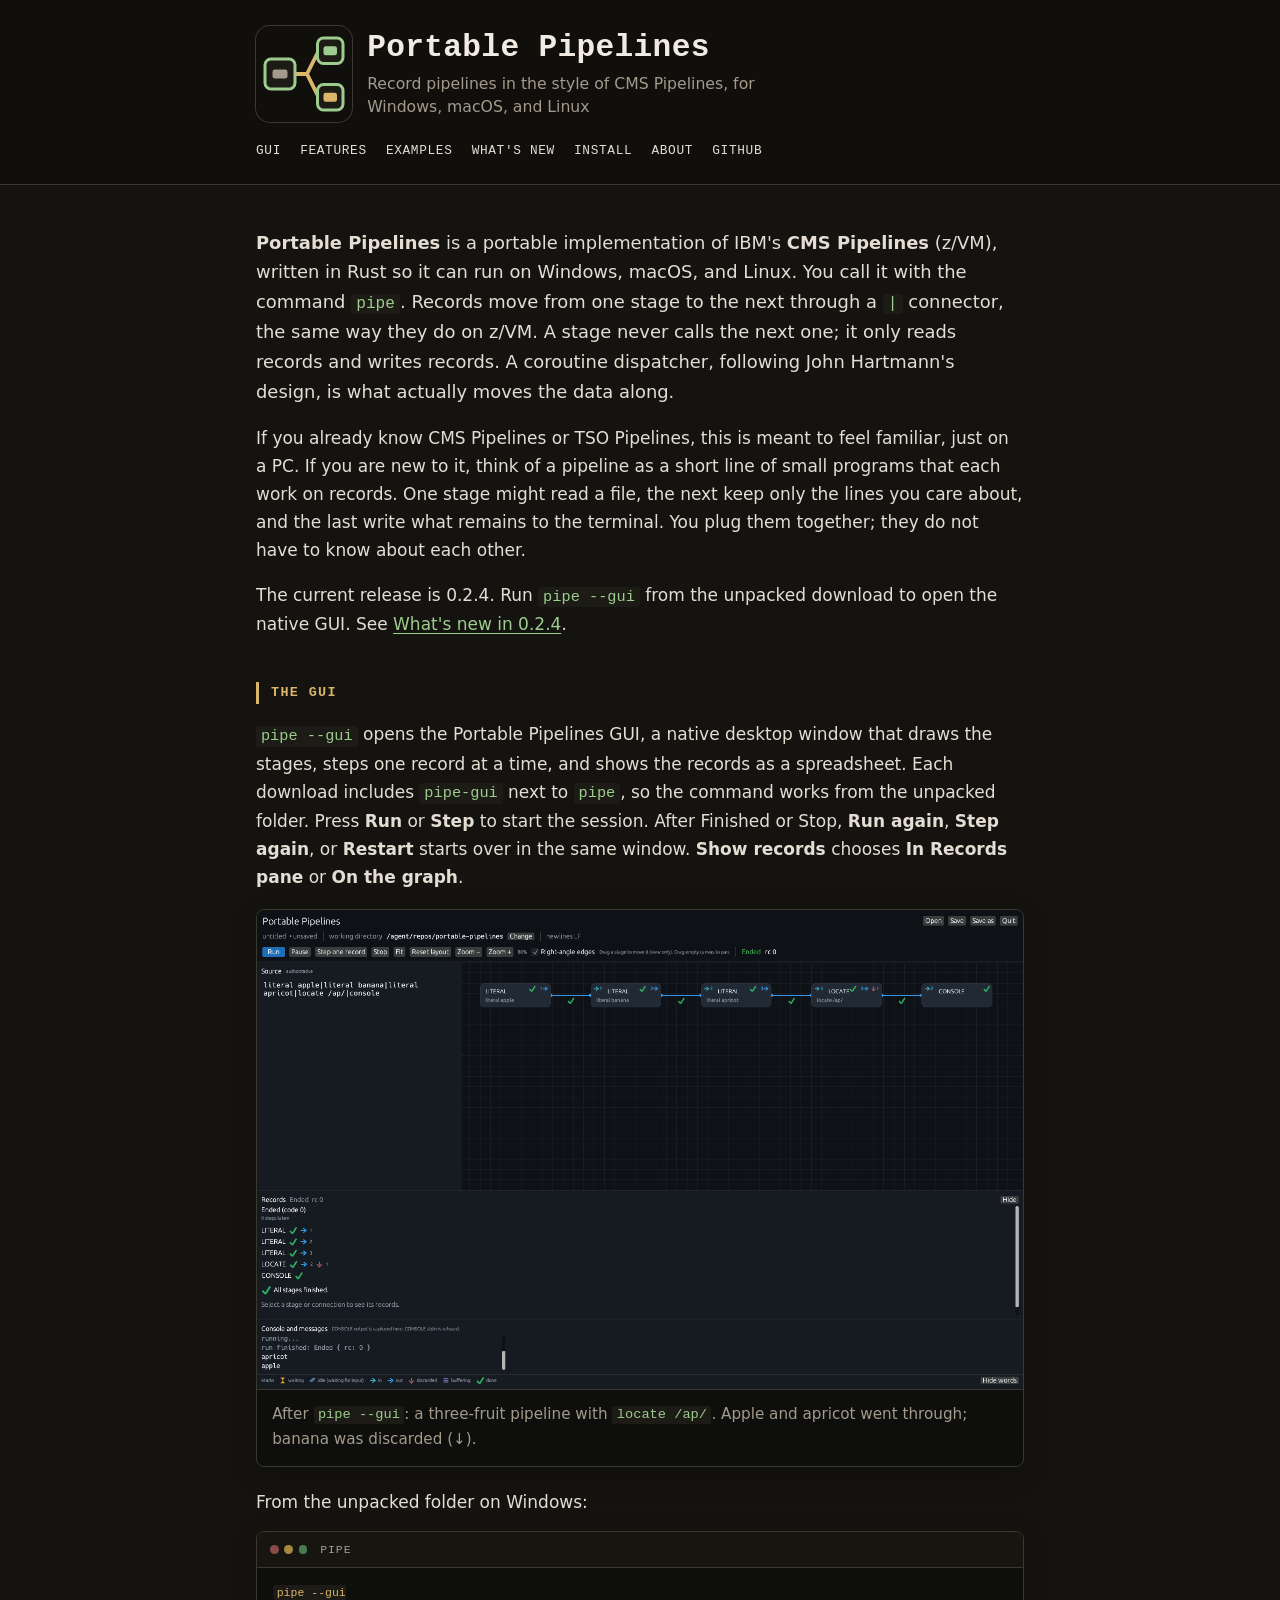
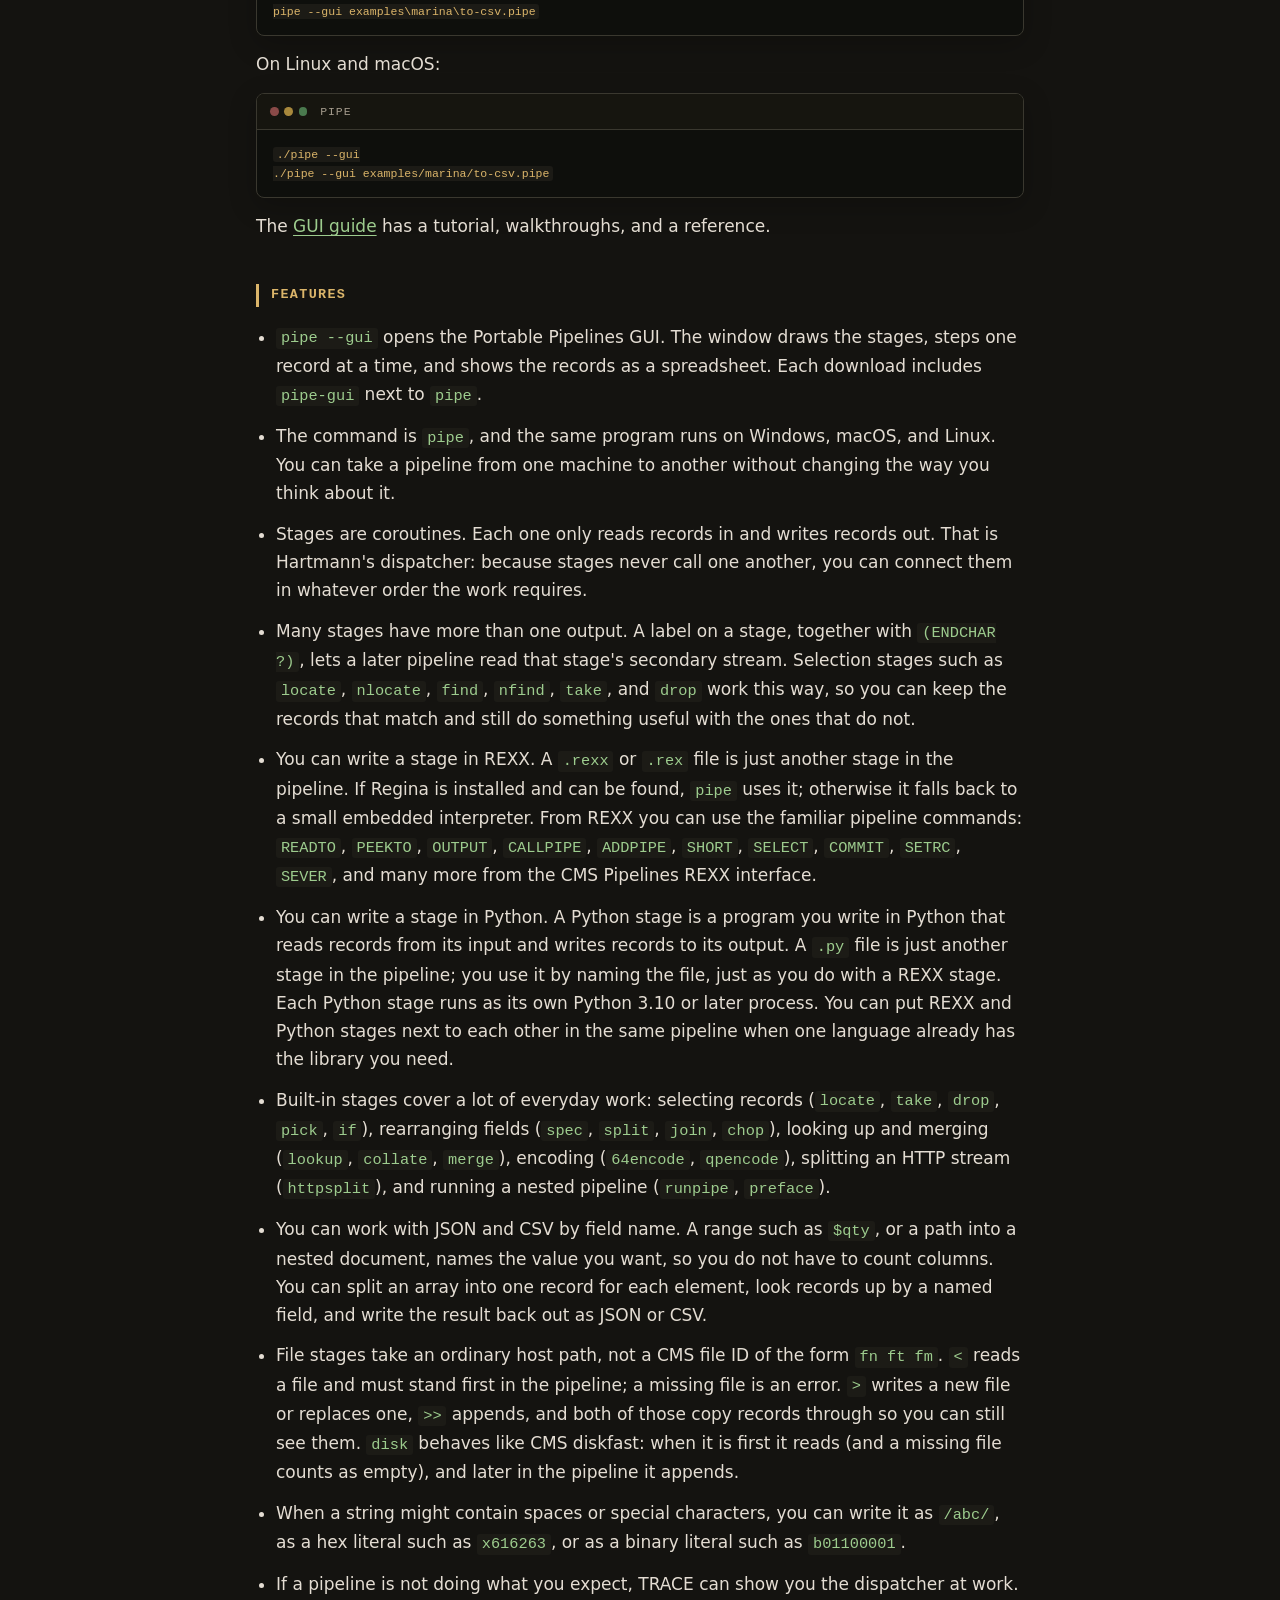
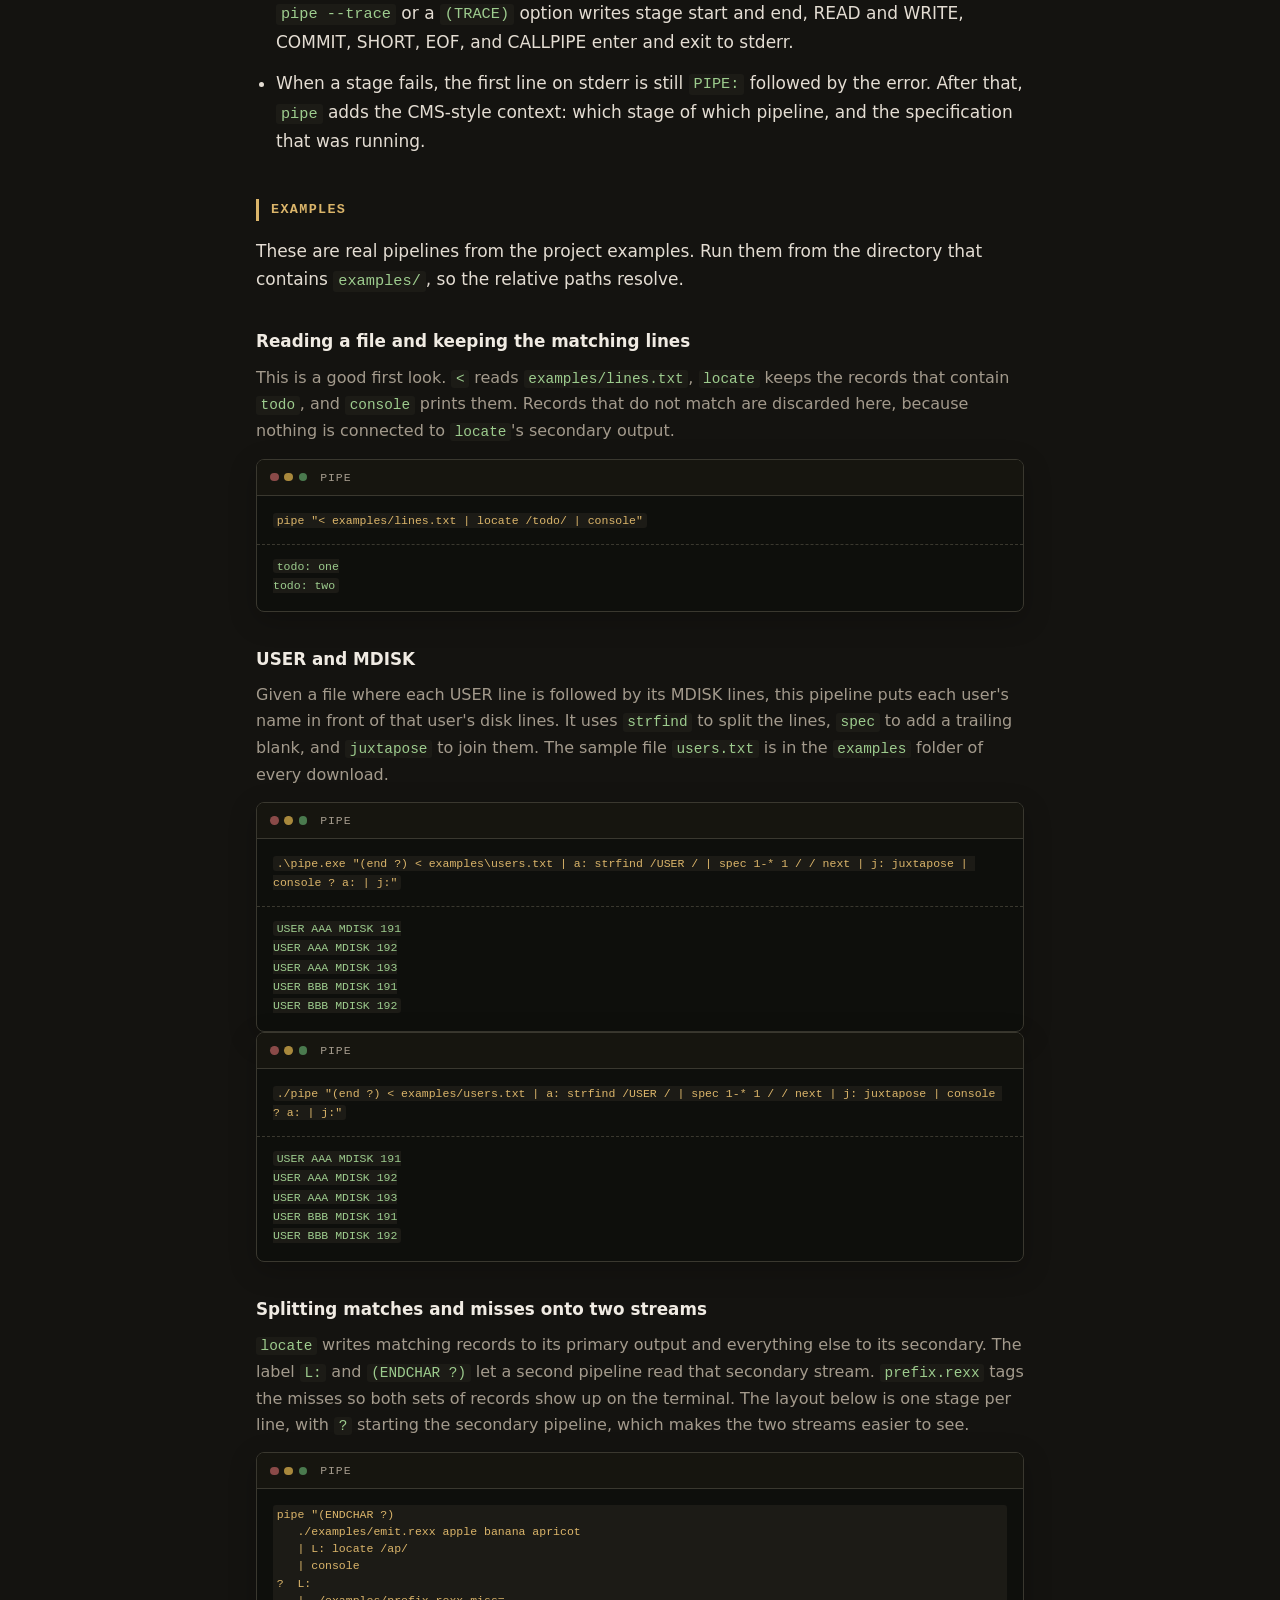
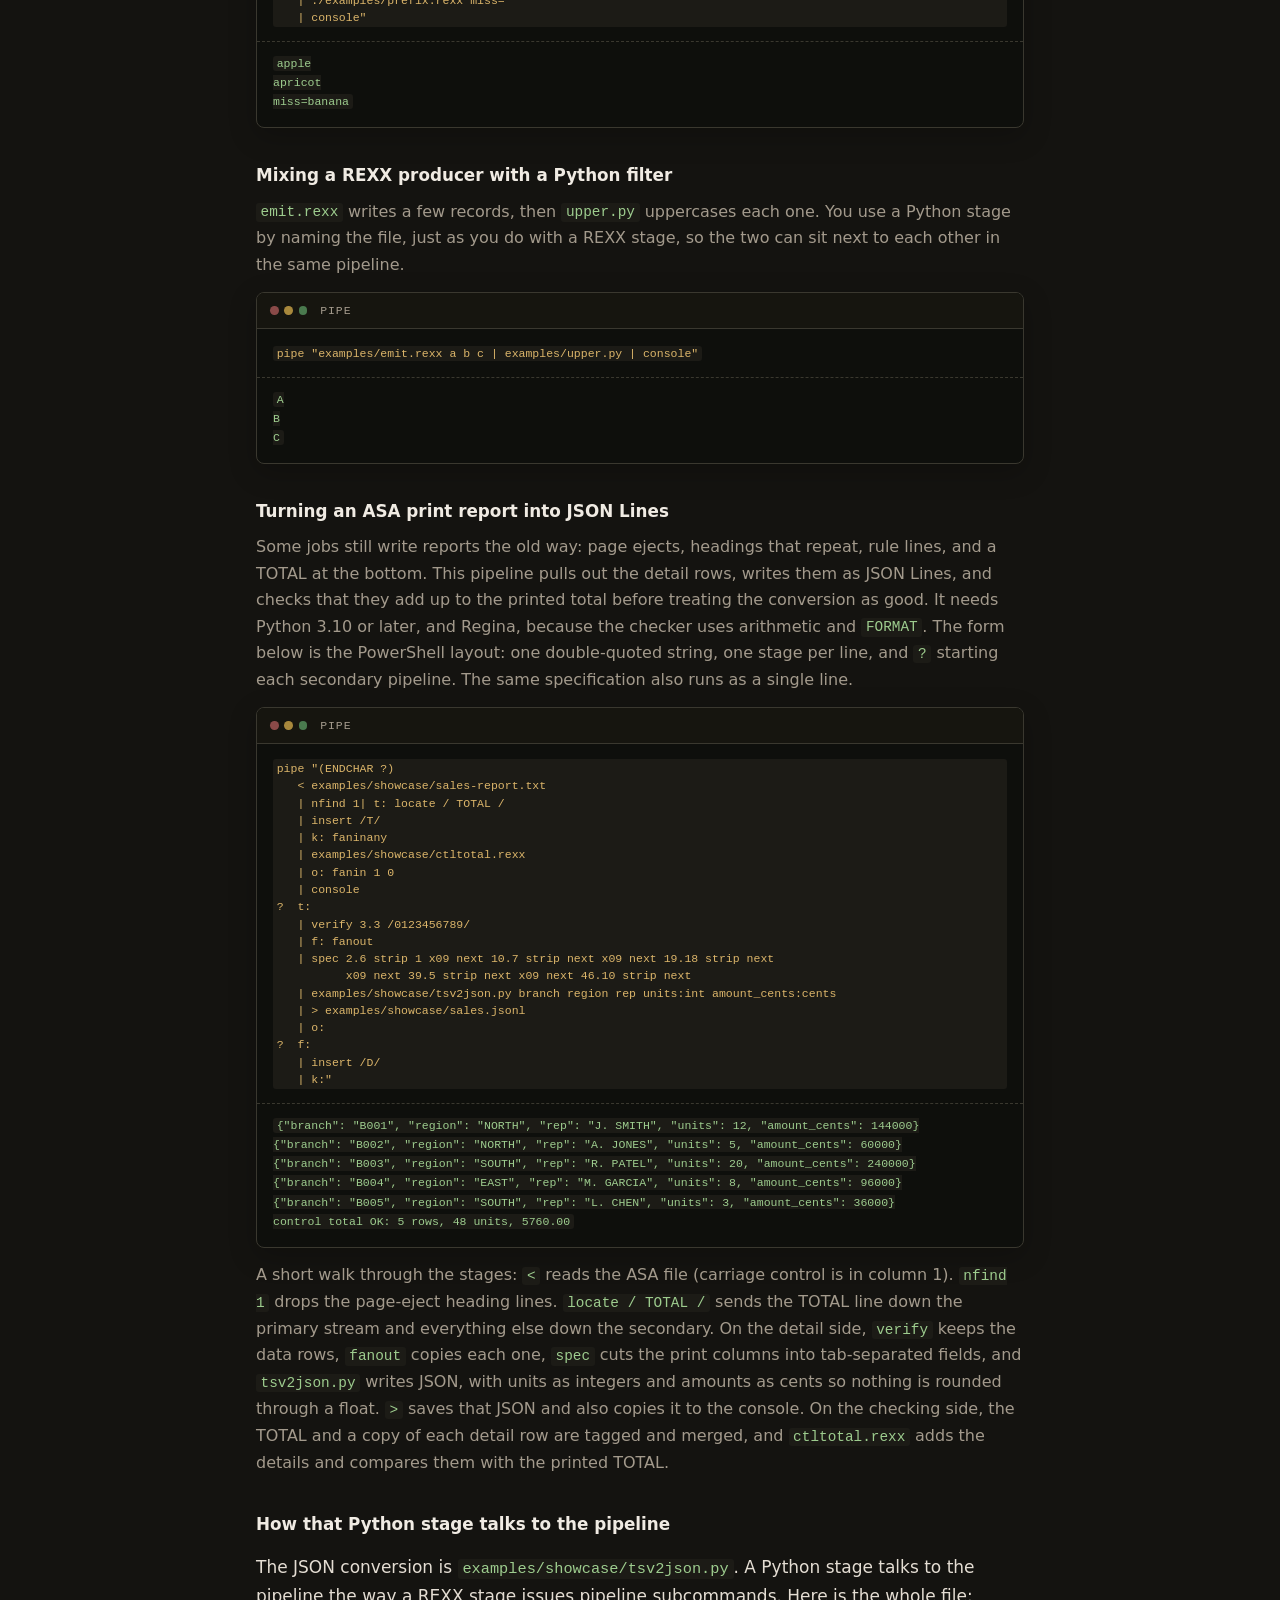
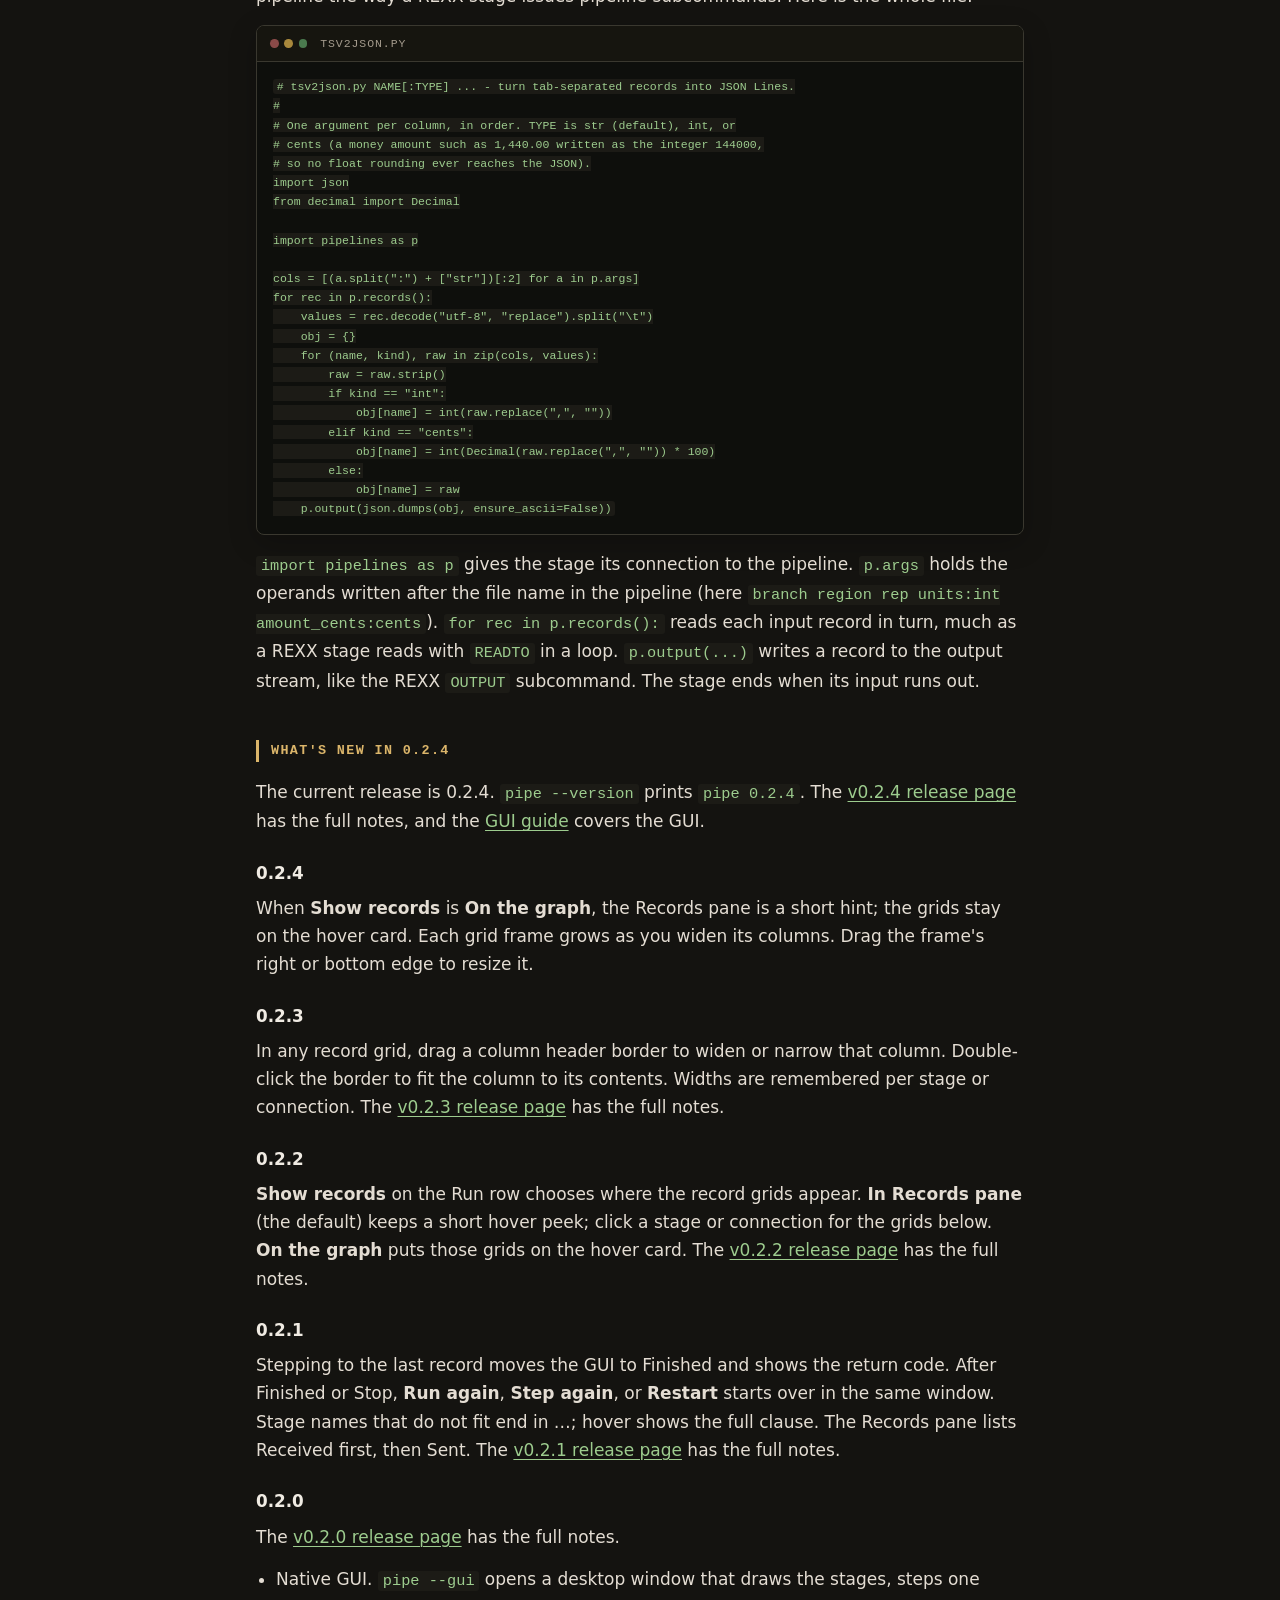
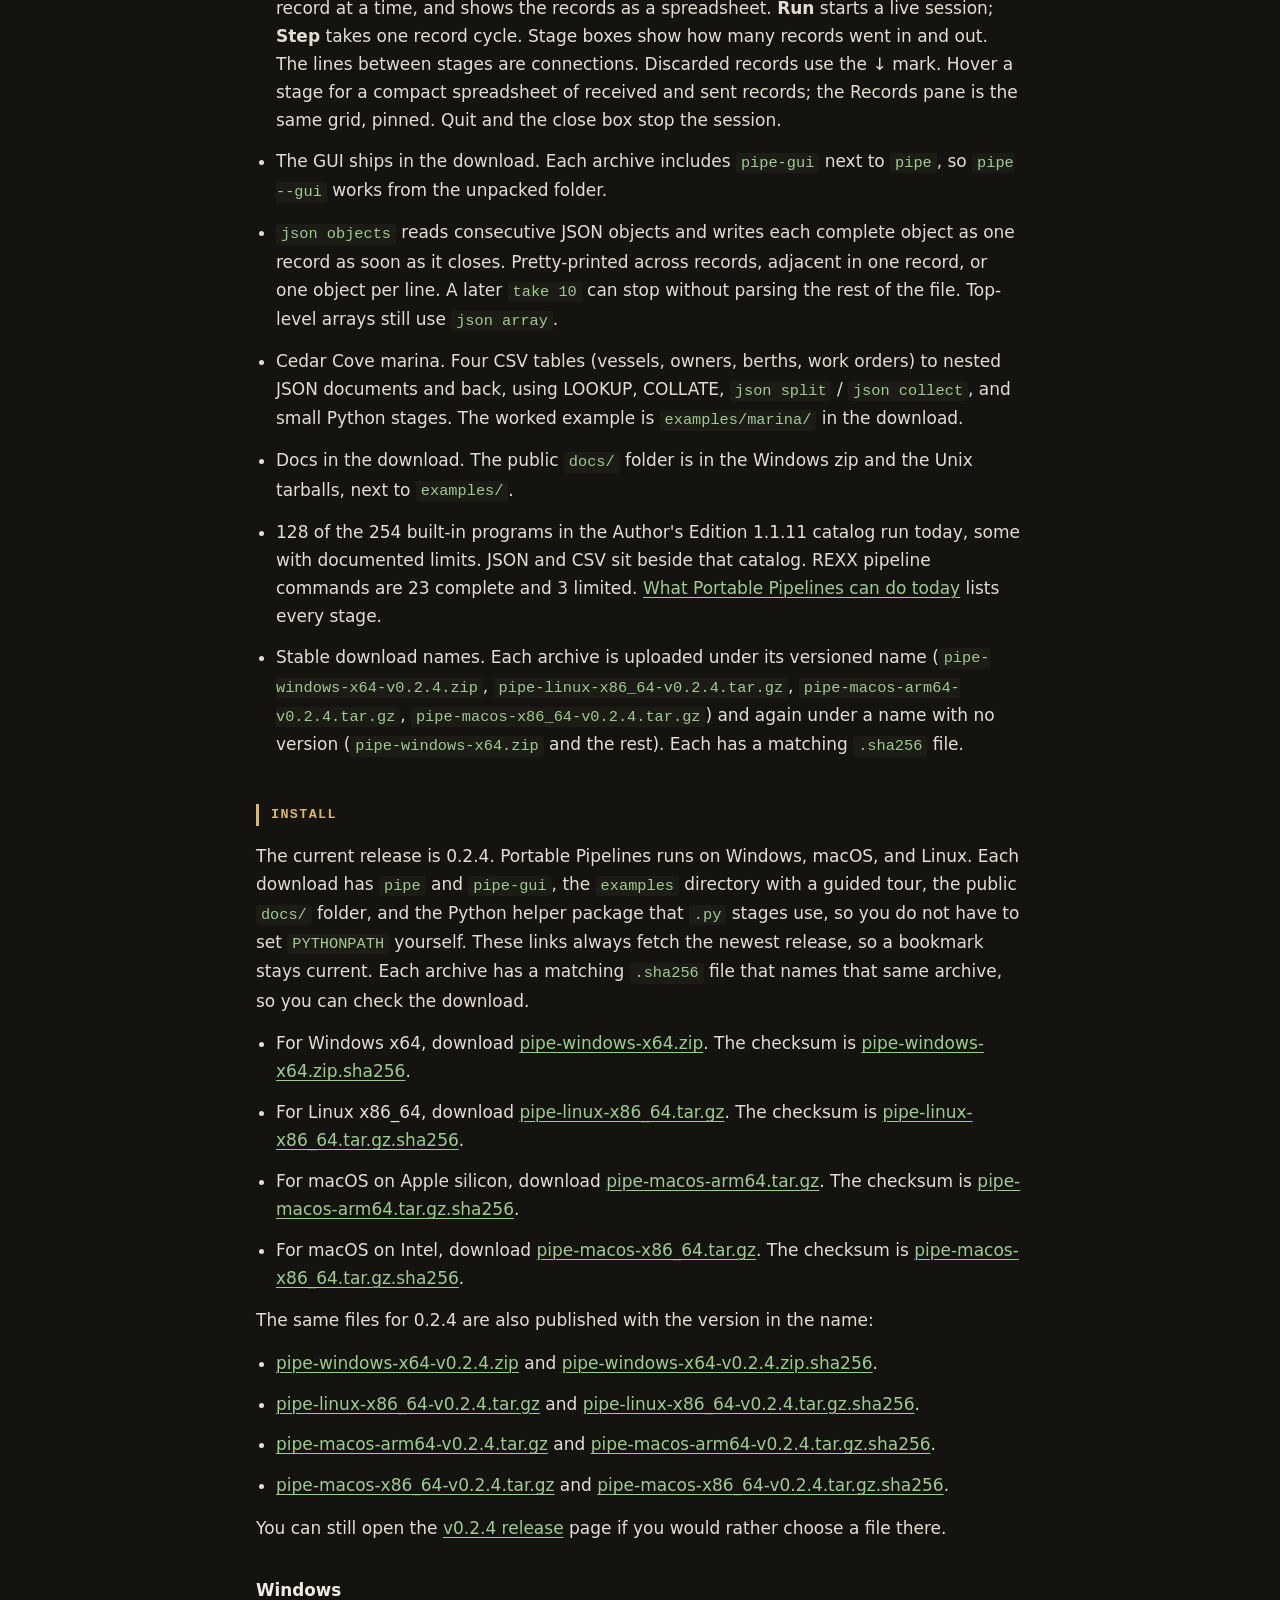
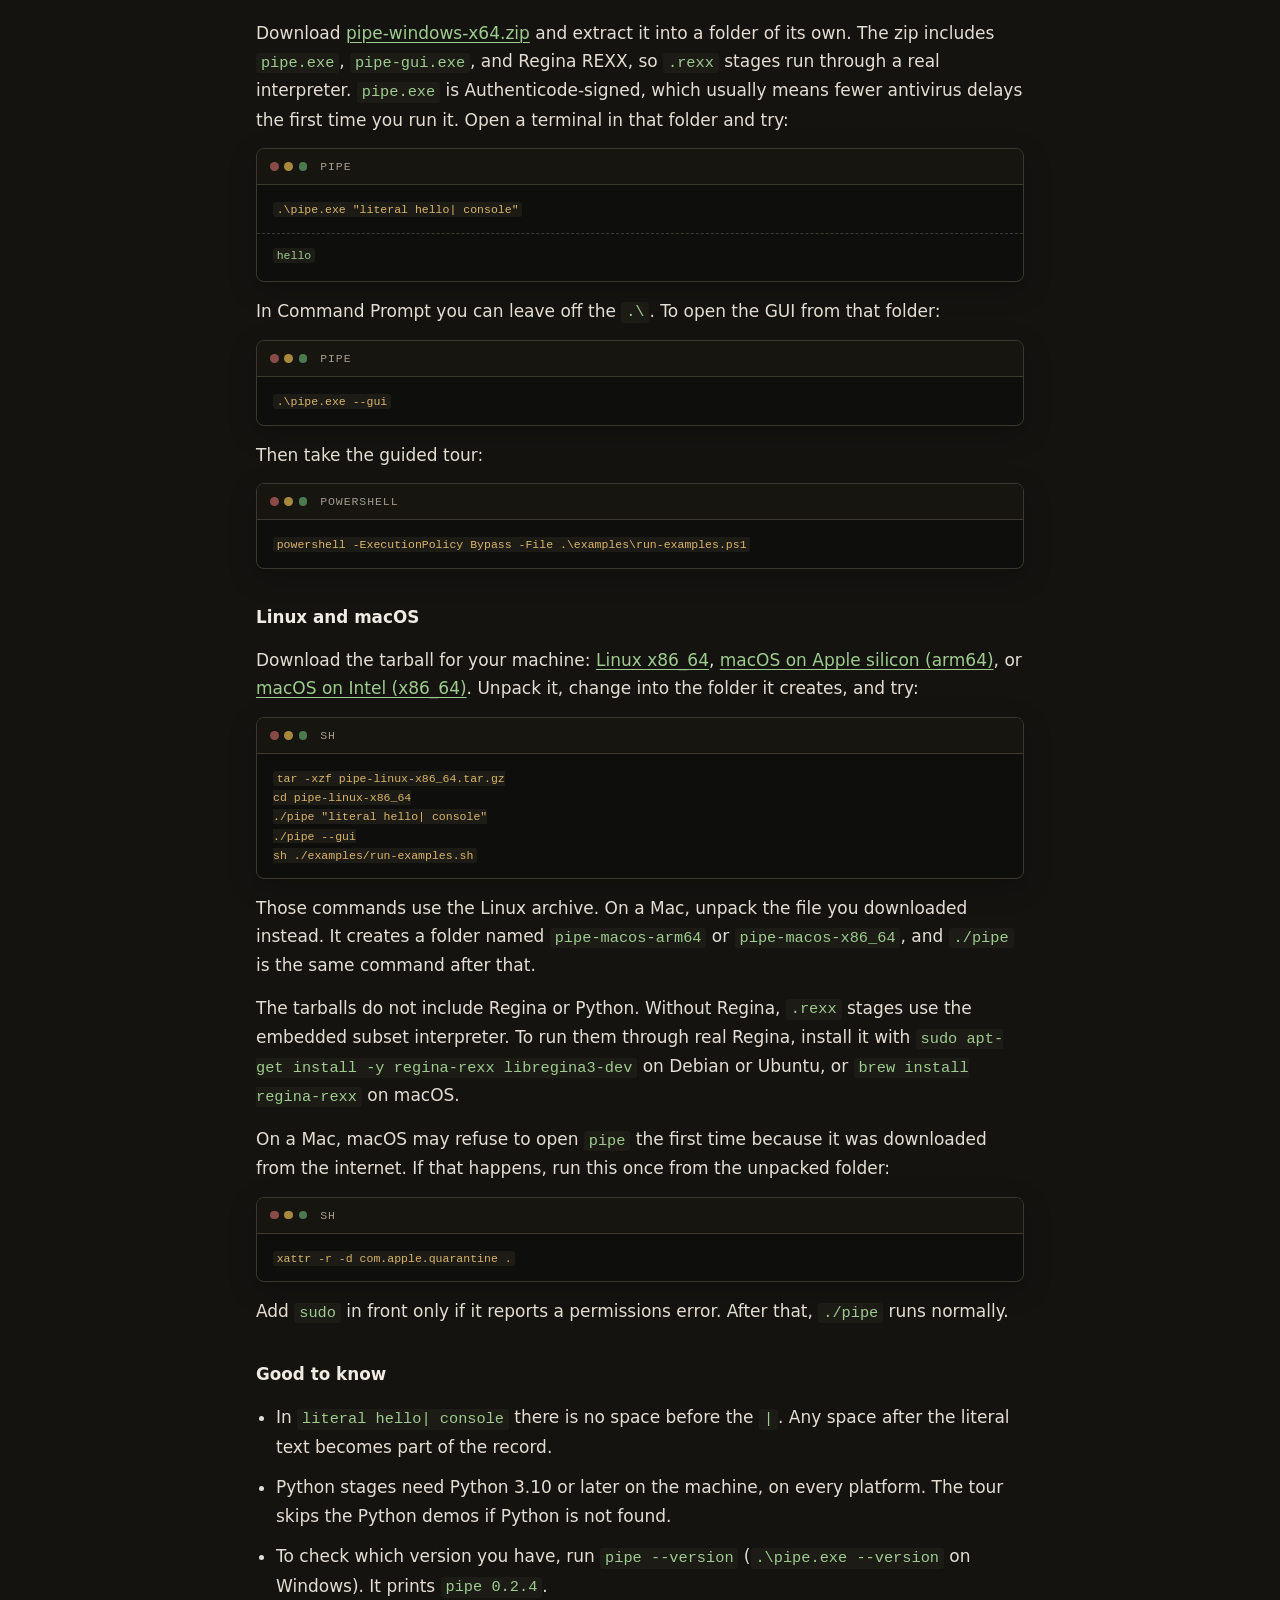
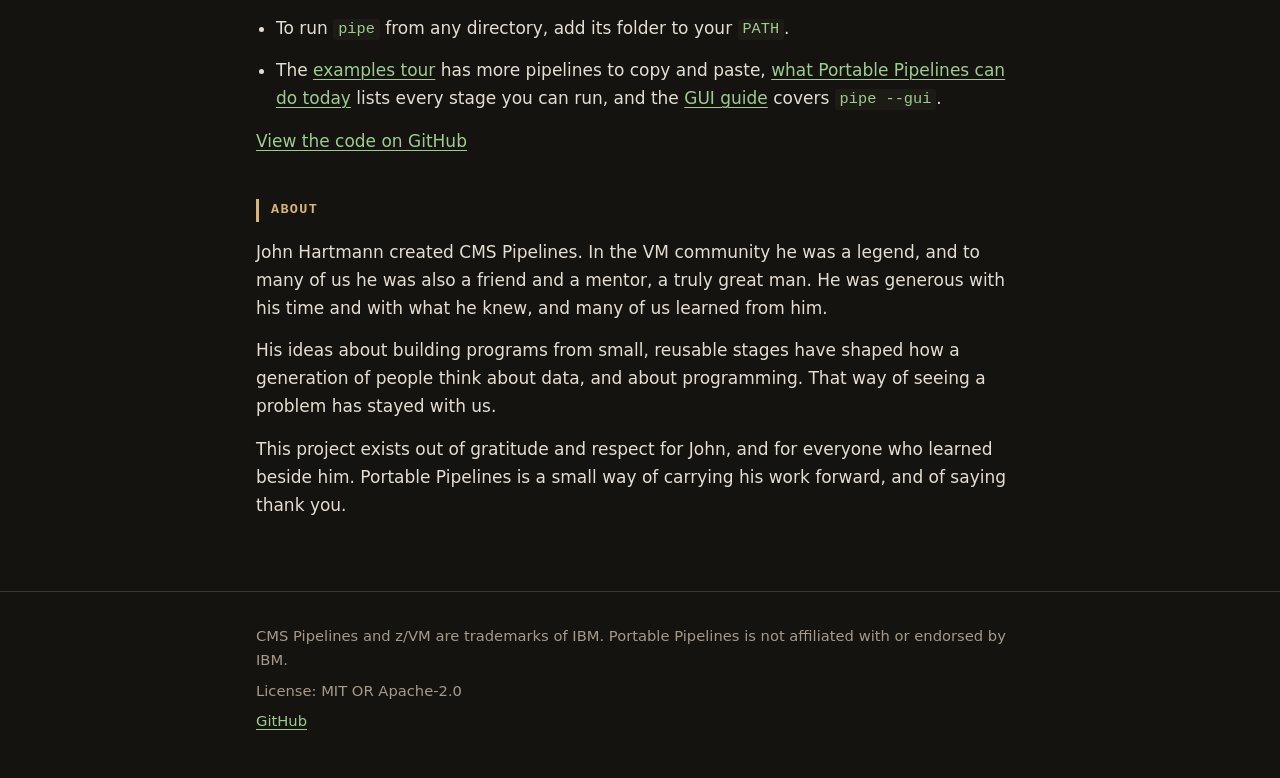
==== commit d5835d57: "Update the site for Portable Pipelines 0.2.4 Add short What's new entries for 0.2.1 through 0.2.4 (F" ====
--- a/index.html
+++ b/index.html
@@ -67,9 +67,9 @@
         do not have to know about each other.
       </p>
       <p>
-        The current release is 0.2.0. Run <code>pipe --gui</code> from the
+        The current release is 0.2.4. Run <code>pipe --gui</code> from the
         unpacked download to open the native GUI. See
-        <a href="#whats-new">What's new in 0.2.0</a>.
+        <a href="#whats-new">What's new in 0.2.4</a>.
       </p>
 
       <section id="gui" aria-labelledby="gui-heading">
@@ -80,7 +80,12 @@
           and shows the records as a spreadsheet. Each download includes
           <code>pipe-gui</code> next to <code>pipe</code>, so the command
           works from the unpacked folder. Press <strong>Run</strong> or
-          <strong>Step</strong> to start the session.
+          <strong>Step</strong> to start the session. After Finished or
+          Stop, <strong>Run again</strong>, <strong>Step again</strong>,
+          or <strong>Restart</strong> starts over in the same window.
+          <strong>Show records</strong> chooses
+          <strong>In Records pane</strong> or
+          <strong>On the graph</strong>.
         </p>
         <figure class="shot">
           <img
@@ -119,7 +124,7 @@
         </div>
         <p>
           The
-          <a href="https://github.com/portable-pipelines/portable-pipelines/blob/v0.2.0/docs/gui.md">GUI guide</a>
+          <a href="https://github.com/portable-pipelines/portable-pipelines/blob/v0.2.4/docs/gui.md">GUI guide</a>
           has a tutorial, walkthroughs, and a reference.
         </p>
       </section>
@@ -452,14 +457,58 @@
       </section>
 
       <section id="whats-new" aria-labelledby="whats-new-heading">
-        <h2 id="whats-new-heading">What's new in 0.2.0</h2>
-        <p>
-          The current release is 0.2.0. <code>pipe --version</code> prints
-          <code>pipe 0.2.0</code>. The
+        <h2 id="whats-new-heading">What's new in 0.2.4</h2>
+        <p>
+          The current release is 0.2.4. <code>pipe --version</code> prints
+          <code>pipe 0.2.4</code>. The
+          <a href="https://github.com/portable-pipelines/portable-pipelines/releases/tag/v0.2.4">v0.2.4 release page</a>
+          has the full notes, and the
+          <a href="https://github.com/portable-pipelines/portable-pipelines/blob/v0.2.4/docs/gui.md">GUI guide</a>
+          covers the GUI.
+        </p>
+        <h3 id="whats-new-024">0.2.4</h3>
+        <p>
+          When <strong>Show records</strong> is
+          <strong>On the graph</strong>, the Records pane is a short hint;
+          the grids stay on the hover card. Each grid frame grows as you
+          widen its columns. Drag the frame's right or bottom edge to
+          resize it.
+        </p>
+        <h3 id="whats-new-023">0.2.3</h3>
+        <p>
+          In any record grid, drag a column header border to widen or
+          narrow that column. Double-click the border to fit the column
+          to its contents. Widths are remembered per stage or connection.
+          The
+          <a href="https://github.com/portable-pipelines/portable-pipelines/releases/tag/v0.2.3">v0.2.3 release page</a>
+          has the full notes.
+        </p>
+        <h3 id="whats-new-022">0.2.2</h3>
+        <p>
+          <strong>Show records</strong> on the Run row chooses where the
+          record grids appear. <strong>In Records pane</strong> (the
+          default) keeps a short hover peek; click a stage or connection
+          for the grids below. <strong>On the graph</strong> puts those
+          grids on the hover card. The
+          <a href="https://github.com/portable-pipelines/portable-pipelines/releases/tag/v0.2.2">v0.2.2 release page</a>
+          has the full notes.
+        </p>
+        <h3 id="whats-new-021">0.2.1</h3>
+        <p>
+          Stepping to the last record moves the GUI to Finished and shows
+          the return code. After Finished or Stop,
+          <strong>Run again</strong>, <strong>Step again</strong>, or
+          <strong>Restart</strong> starts over in the same window. Stage
+          names that do not fit end in …; hover shows the full clause.
+          The Records pane lists Received first, then Sent. The
+          <a href="https://github.com/portable-pipelines/portable-pipelines/releases/tag/v0.2.1">v0.2.1 release page</a>
+          has the full notes.
+        </p>
+        <h3 id="whats-new-020">0.2.0</h3>
+        <p>
+          The
           <a href="https://github.com/portable-pipelines/portable-pipelines/releases/tag/v0.2.0">v0.2.0 release page</a>
-          has the full notes, and the
-          <a href="https://github.com/portable-pipelines/portable-pipelines/blob/v0.2.0/docs/gui.md">GUI guide</a>
-          covers the GUI.
+          has the full notes.
         </p>
         <ul>
           <li>
@@ -503,16 +552,16 @@
             catalog run today, some with documented limits. JSON and CSV sit
             beside that catalog. REXX pipeline commands are 23 complete and
             3 limited.
-            <a href="https://github.com/portable-pipelines/portable-pipelines/blob/v0.2.0/docs/STATUS.md">What Portable Pipelines can do today</a>
+            <a href="https://github.com/portable-pipelines/portable-pipelines/blob/v0.2.4/docs/STATUS.md">What Portable Pipelines can do today</a>
             lists every stage.
           </li>
           <li>
             Stable download names. Each archive is uploaded under its
             versioned name
-            (<code>pipe-windows-x64-v0.2.0.zip</code>,
-            <code>pipe-linux-x86_64-v0.2.0.tar.gz</code>,
-            <code>pipe-macos-arm64-v0.2.0.tar.gz</code>,
-            <code>pipe-macos-x86_64-v0.2.0.tar.gz</code>)
+            (<code>pipe-windows-x64-v0.2.4.zip</code>,
+            <code>pipe-linux-x86_64-v0.2.4.tar.gz</code>,
+            <code>pipe-macos-arm64-v0.2.4.tar.gz</code>,
+            <code>pipe-macos-x86_64-v0.2.4.tar.gz</code>)
             and again under a name with no version
             (<code>pipe-windows-x64.zip</code> and the rest). Each has a
             matching <code>.sha256</code> file.
@@ -523,7 +572,7 @@
       <section id="install" aria-labelledby="install-heading">
         <h2 id="install-heading">Install</h2>
         <p>
-          The current release is 0.2.0. Portable Pipelines runs on Windows,
+          The current release is 0.2.4. Portable Pipelines runs on Windows,
           macOS, and Linux. Each download has <code>pipe</code> and
           <code>pipe-gui</code>, the <code>examples</code> directory with a
           guided tour, the public <code>docs/</code> folder, and the Python
@@ -560,34 +609,34 @@
           </li>
         </ul>
         <p>
-          The same files for 0.2.0 are also published with the version in
+          The same files for 0.2.4 are also published with the version in
           the name:
         </p>
         <ul>
           <li>
-            <a href="https://github.com/portable-pipelines/portable-pipelines/releases/download/v0.2.0/pipe-windows-x64-v0.2.0.zip">pipe-windows-x64-v0.2.0.zip</a>
+            <a href="https://github.com/portable-pipelines/portable-pipelines/releases/download/v0.2.4/pipe-windows-x64-v0.2.4.zip">pipe-windows-x64-v0.2.4.zip</a>
             and
-            <a href="https://github.com/portable-pipelines/portable-pipelines/releases/download/v0.2.0/pipe-windows-x64-v0.2.0.zip.sha256">pipe-windows-x64-v0.2.0.zip.sha256</a>.
-          </li>
-          <li>
-            <a href="https://github.com/portable-pipelines/portable-pipelines/releases/download/v0.2.0/pipe-linux-x86_64-v0.2.0.tar.gz">pipe-linux-x86_64-v0.2.0.tar.gz</a>
+            <a href="https://github.com/portable-pipelines/portable-pipelines/releases/download/v0.2.4/pipe-windows-x64-v0.2.4.zip.sha256">pipe-windows-x64-v0.2.4.zip.sha256</a>.
+          </li>
+          <li>
+            <a href="https://github.com/portable-pipelines/portable-pipelines/releases/download/v0.2.4/pipe-linux-x86_64-v0.2.4.tar.gz">pipe-linux-x86_64-v0.2.4.tar.gz</a>
             and
-            <a href="https://github.com/portable-pipelines/portable-pipelines/releases/download/v0.2.0/pipe-linux-x86_64-v0.2.0.tar.gz.sha256">pipe-linux-x86_64-v0.2.0.tar.gz.sha256</a>.
-          </li>
-          <li>
-            <a href="https://github.com/portable-pipelines/portable-pipelines/releases/download/v0.2.0/pipe-macos-arm64-v0.2.0.tar.gz">pipe-macos-arm64-v0.2.0.tar.gz</a>
+            <a href="https://github.com/portable-pipelines/portable-pipelines/releases/download/v0.2.4/pipe-linux-x86_64-v0.2.4.tar.gz.sha256">pipe-linux-x86_64-v0.2.4.tar.gz.sha256</a>.
+          </li>
+          <li>
+            <a href="https://github.com/portable-pipelines/portable-pipelines/releases/download/v0.2.4/pipe-macos-arm64-v0.2.4.tar.gz">pipe-macos-arm64-v0.2.4.tar.gz</a>
             and
-            <a href="https://github.com/portable-pipelines/portable-pipelines/releases/download/v0.2.0/pipe-macos-arm64-v0.2.0.tar.gz.sha256">pipe-macos-arm64-v0.2.0.tar.gz.sha256</a>.
-          </li>
-          <li>
-            <a href="https://github.com/portable-pipelines/portable-pipelines/releases/download/v0.2.0/pipe-macos-x86_64-v0.2.0.tar.gz">pipe-macos-x86_64-v0.2.0.tar.gz</a>
+            <a href="https://github.com/portable-pipelines/portable-pipelines/releases/download/v0.2.4/pipe-macos-arm64-v0.2.4.tar.gz.sha256">pipe-macos-arm64-v0.2.4.tar.gz.sha256</a>.
+          </li>
+          <li>
+            <a href="https://github.com/portable-pipelines/portable-pipelines/releases/download/v0.2.4/pipe-macos-x86_64-v0.2.4.tar.gz">pipe-macos-x86_64-v0.2.4.tar.gz</a>
             and
-            <a href="https://github.com/portable-pipelines/portable-pipelines/releases/download/v0.2.0/pipe-macos-x86_64-v0.2.0.tar.gz.sha256">pipe-macos-x86_64-v0.2.0.tar.gz.sha256</a>.
+            <a href="https://github.com/portable-pipelines/portable-pipelines/releases/download/v0.2.4/pipe-macos-x86_64-v0.2.4.tar.gz.sha256">pipe-macos-x86_64-v0.2.4.tar.gz.sha256</a>.
           </li>
         </ul>
         <p>
           You can still open the
-          <a href="https://github.com/portable-pipelines/portable-pipelines/releases/tag/v0.2.0">v0.2.0 release</a>
+          <a href="https://github.com/portable-pipelines/portable-pipelines/releases/tag/v0.2.4">v0.2.4 release</a>
           page if you would rather choose a file there.
         </p>
 
@@ -696,7 +745,7 @@
           <li>
             To check which version you have, run <code>pipe --version</code>
             (<code>.\pipe.exe --version</code> on Windows). It prints
-            <code>pipe 0.2.0</code>.
+            <code>pipe 0.2.4</code>.
           </li>
           <li>
             To run <code>pipe</code> from any directory, add its folder to your
@@ -704,11 +753,11 @@
           </li>
           <li>
             The
-            <a href="https://github.com/portable-pipelines/portable-pipelines/blob/v0.2.0/examples/README.md">examples tour</a>
+            <a href="https://github.com/portable-pipelines/portable-pipelines/blob/v0.2.4/examples/README.md">examples tour</a>
             has more pipelines to copy and paste,
-            <a href="https://github.com/portable-pipelines/portable-pipelines/blob/v0.2.0/docs/STATUS.md">what Portable Pipelines can do today</a>
+            <a href="https://github.com/portable-pipelines/portable-pipelines/blob/v0.2.4/docs/STATUS.md">what Portable Pipelines can do today</a>
             lists every stage you can run, and the
-            <a href="https://github.com/portable-pipelines/portable-pipelines/blob/v0.2.0/docs/gui.md">GUI guide</a>
+            <a href="https://github.com/portable-pipelines/portable-pipelines/blob/v0.2.4/docs/gui.md">GUI guide</a>
             covers <code>pipe --gui</code>.
           </li>
         </ul>
--- a/styles.css
+++ b/styles.css
@@ -197,6 +197,16 @@
   color: #f0ebe3;
 }
 
+#whats-new h3 {
+  margin-top: 1.55rem;
+  margin-bottom: 0.4rem;
+}
+
+#whats-new h3 + p,
+#whats-new h3 + ul {
+  margin-top: 0.4rem;
+}
+
 .source-body {
   margin: 0;
   padding: 0.95rem 1rem 1rem;
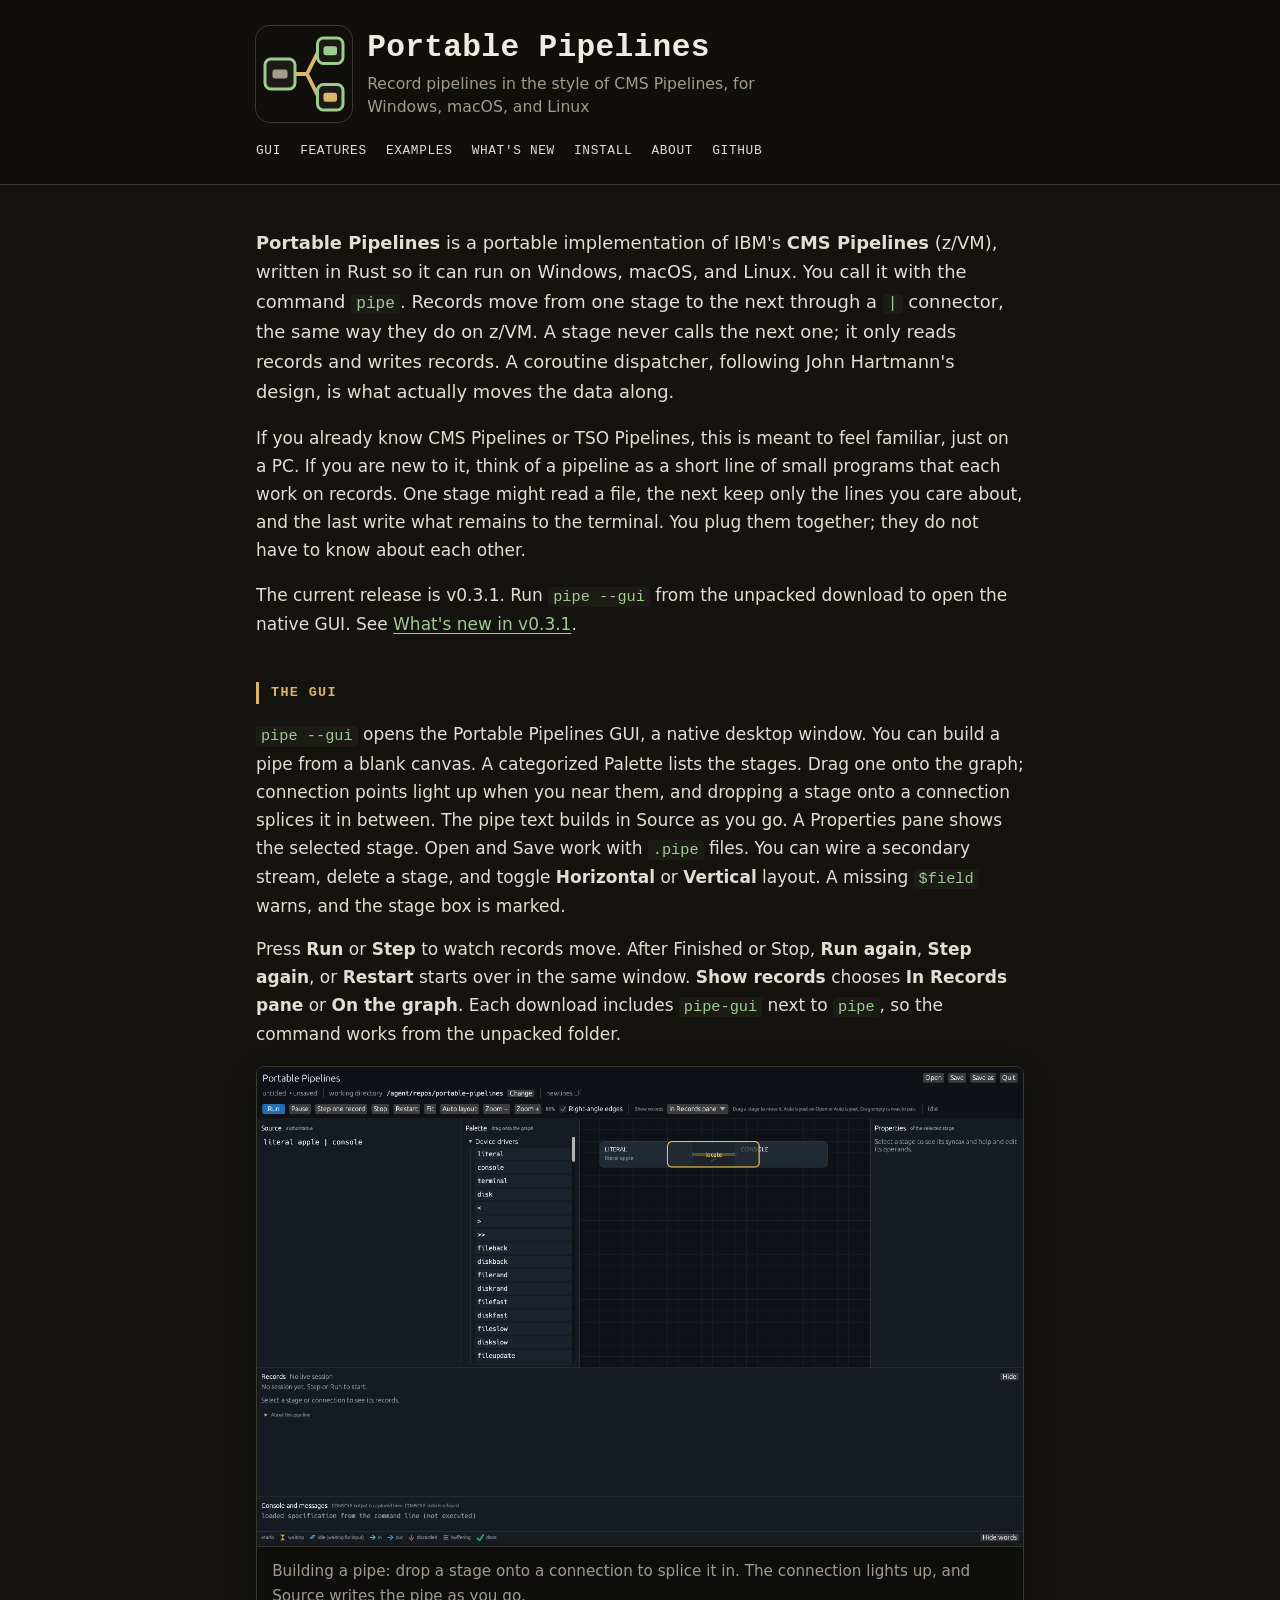
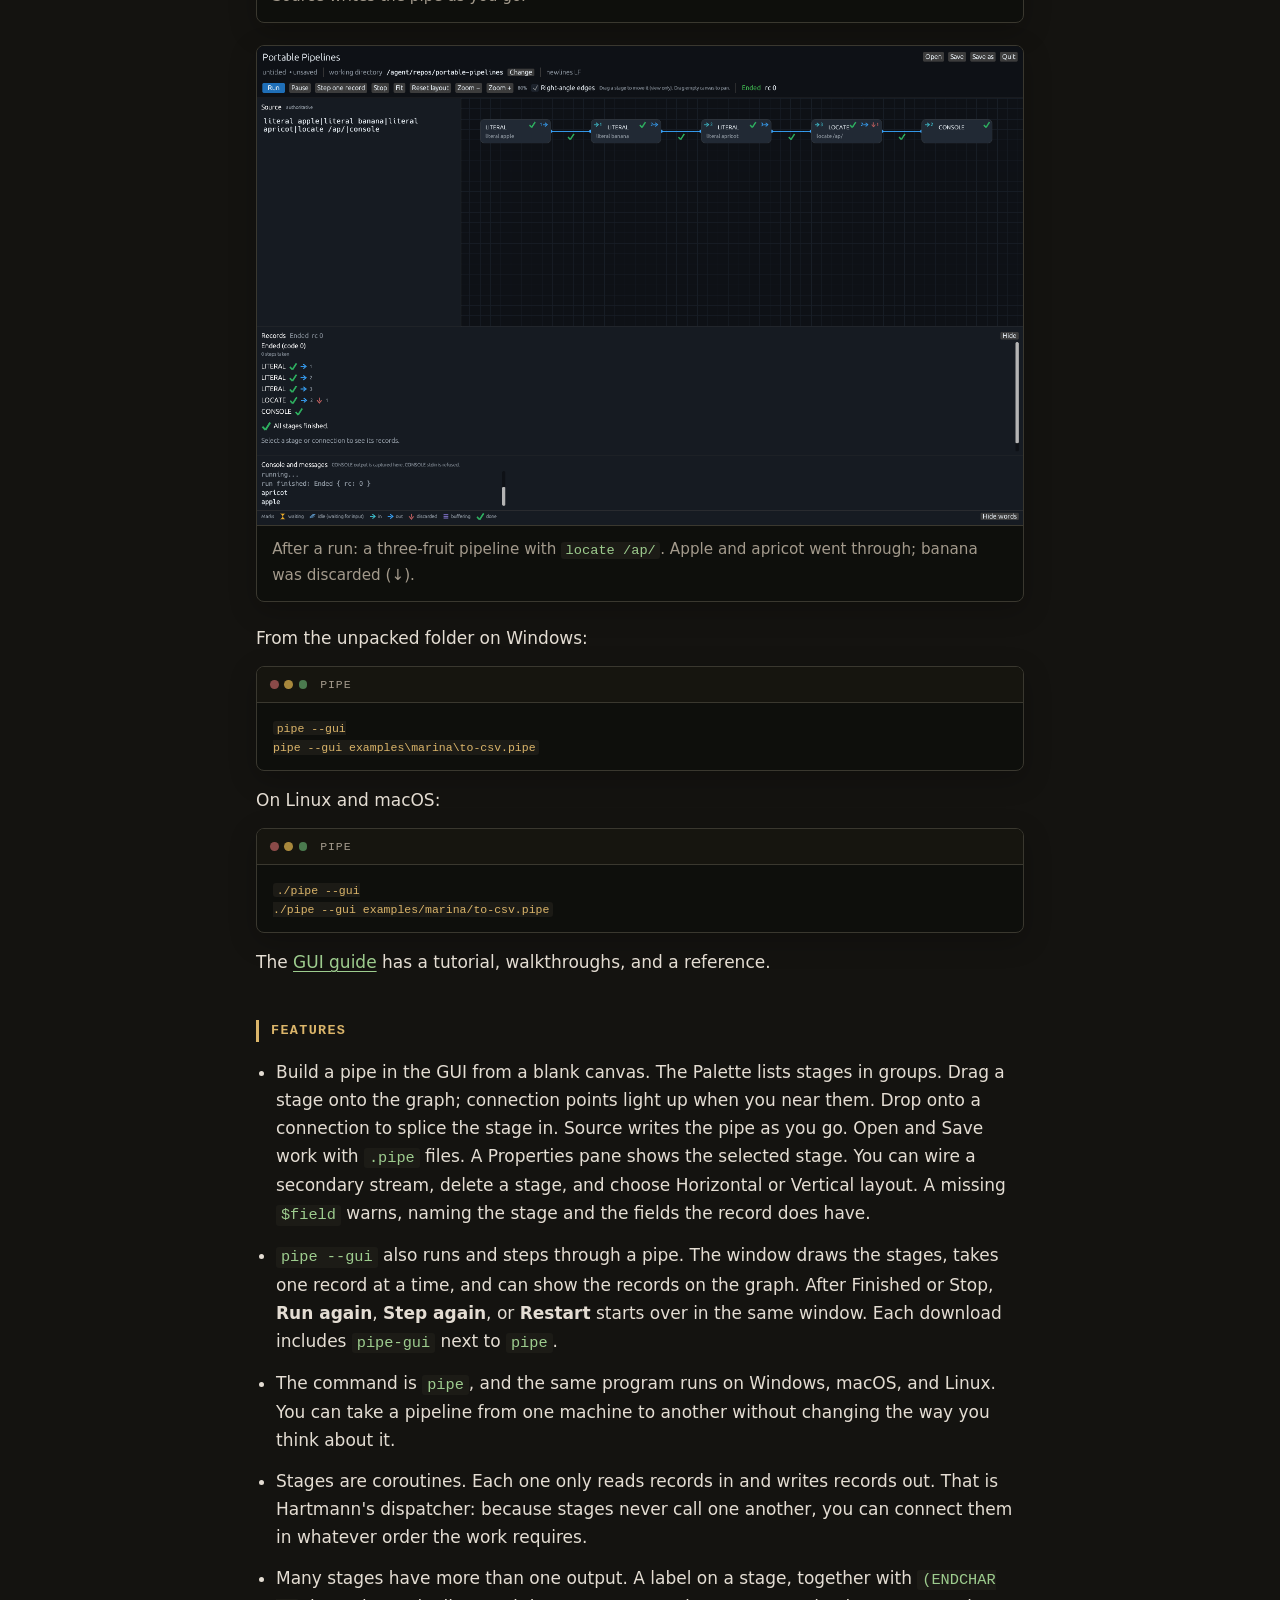
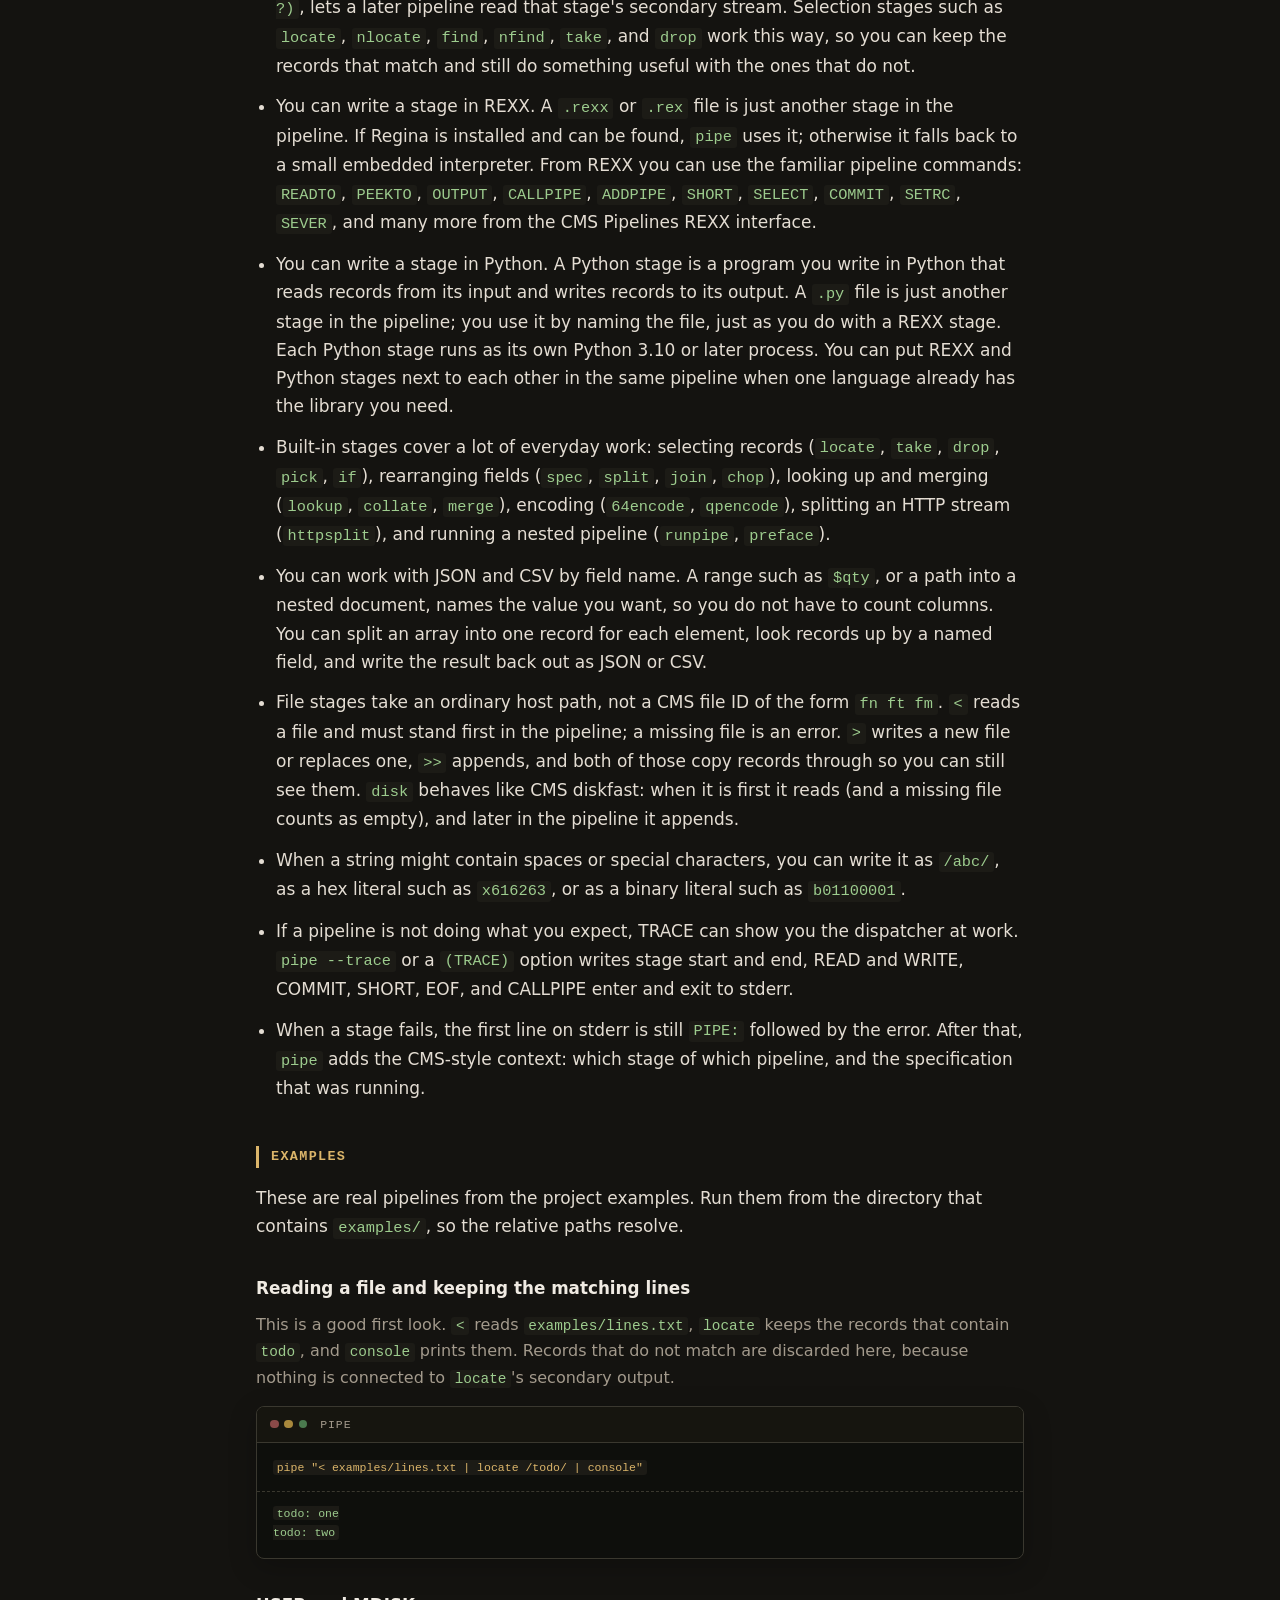
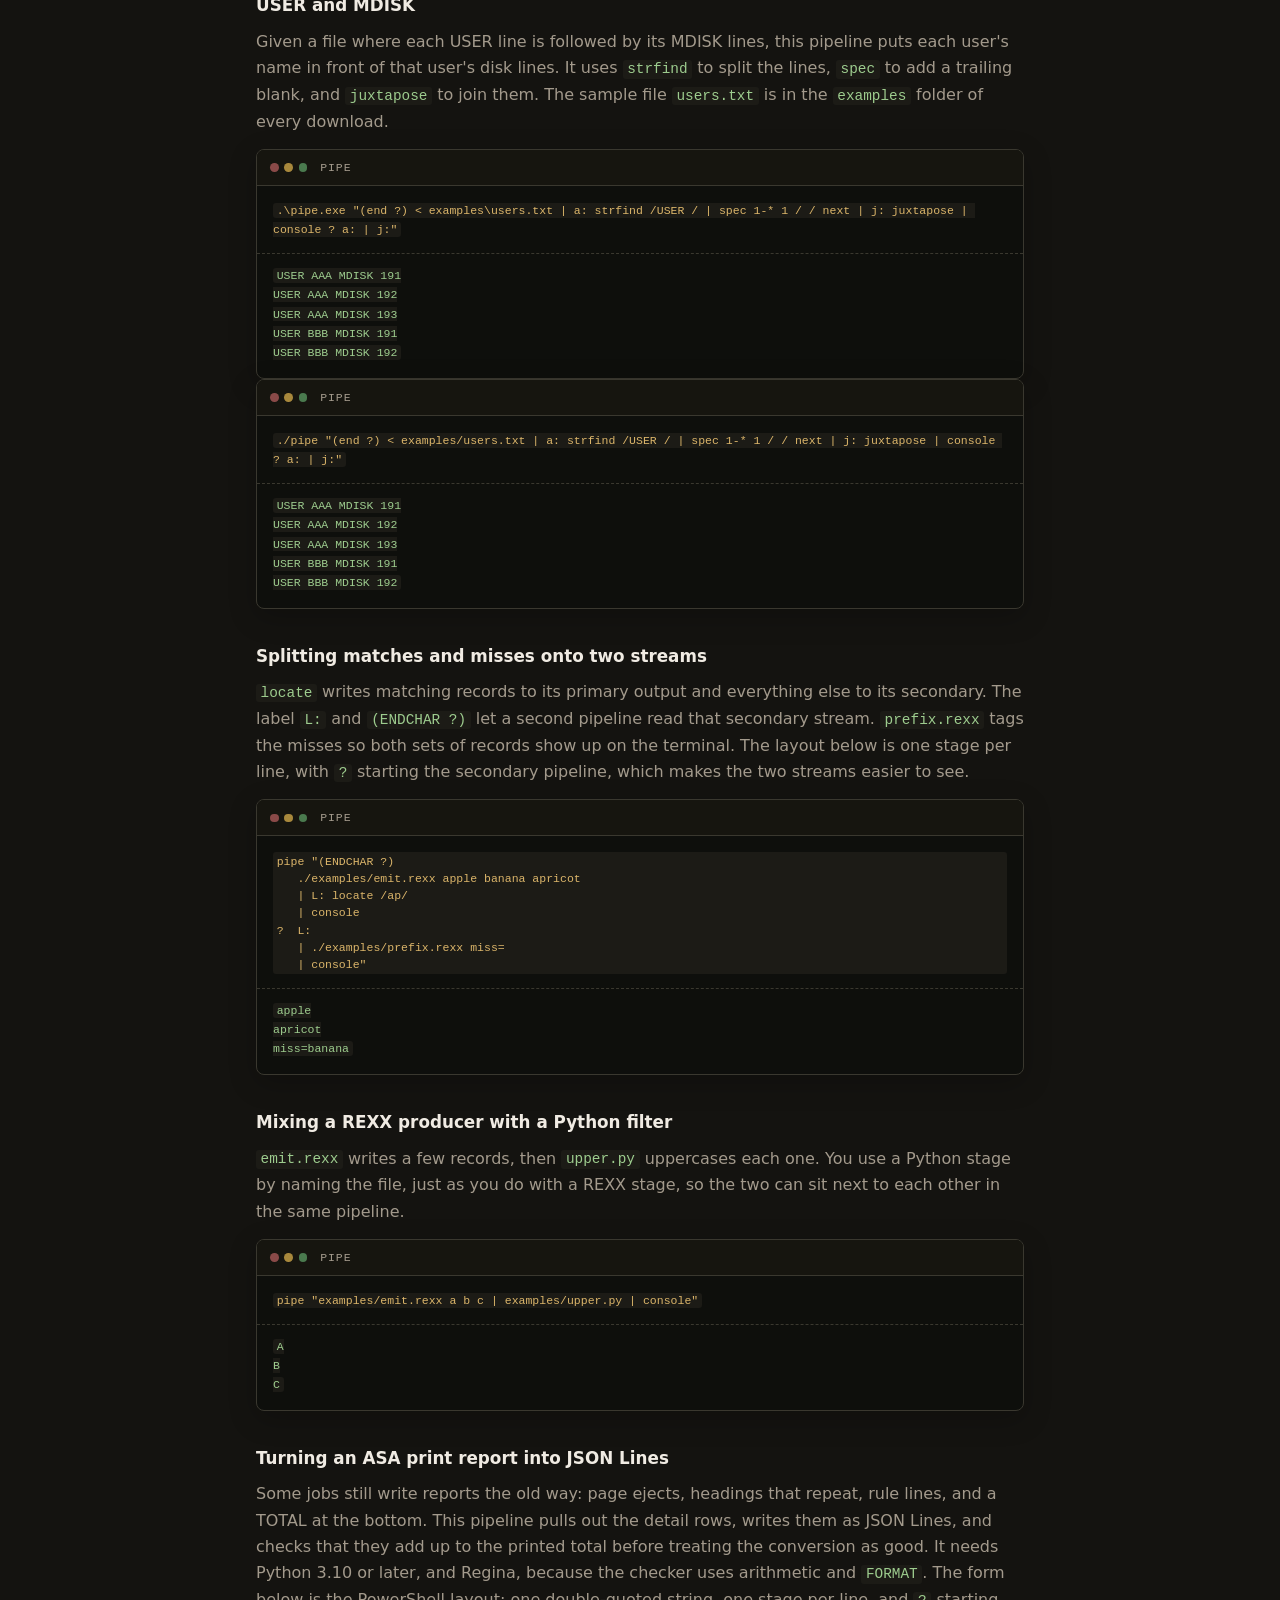
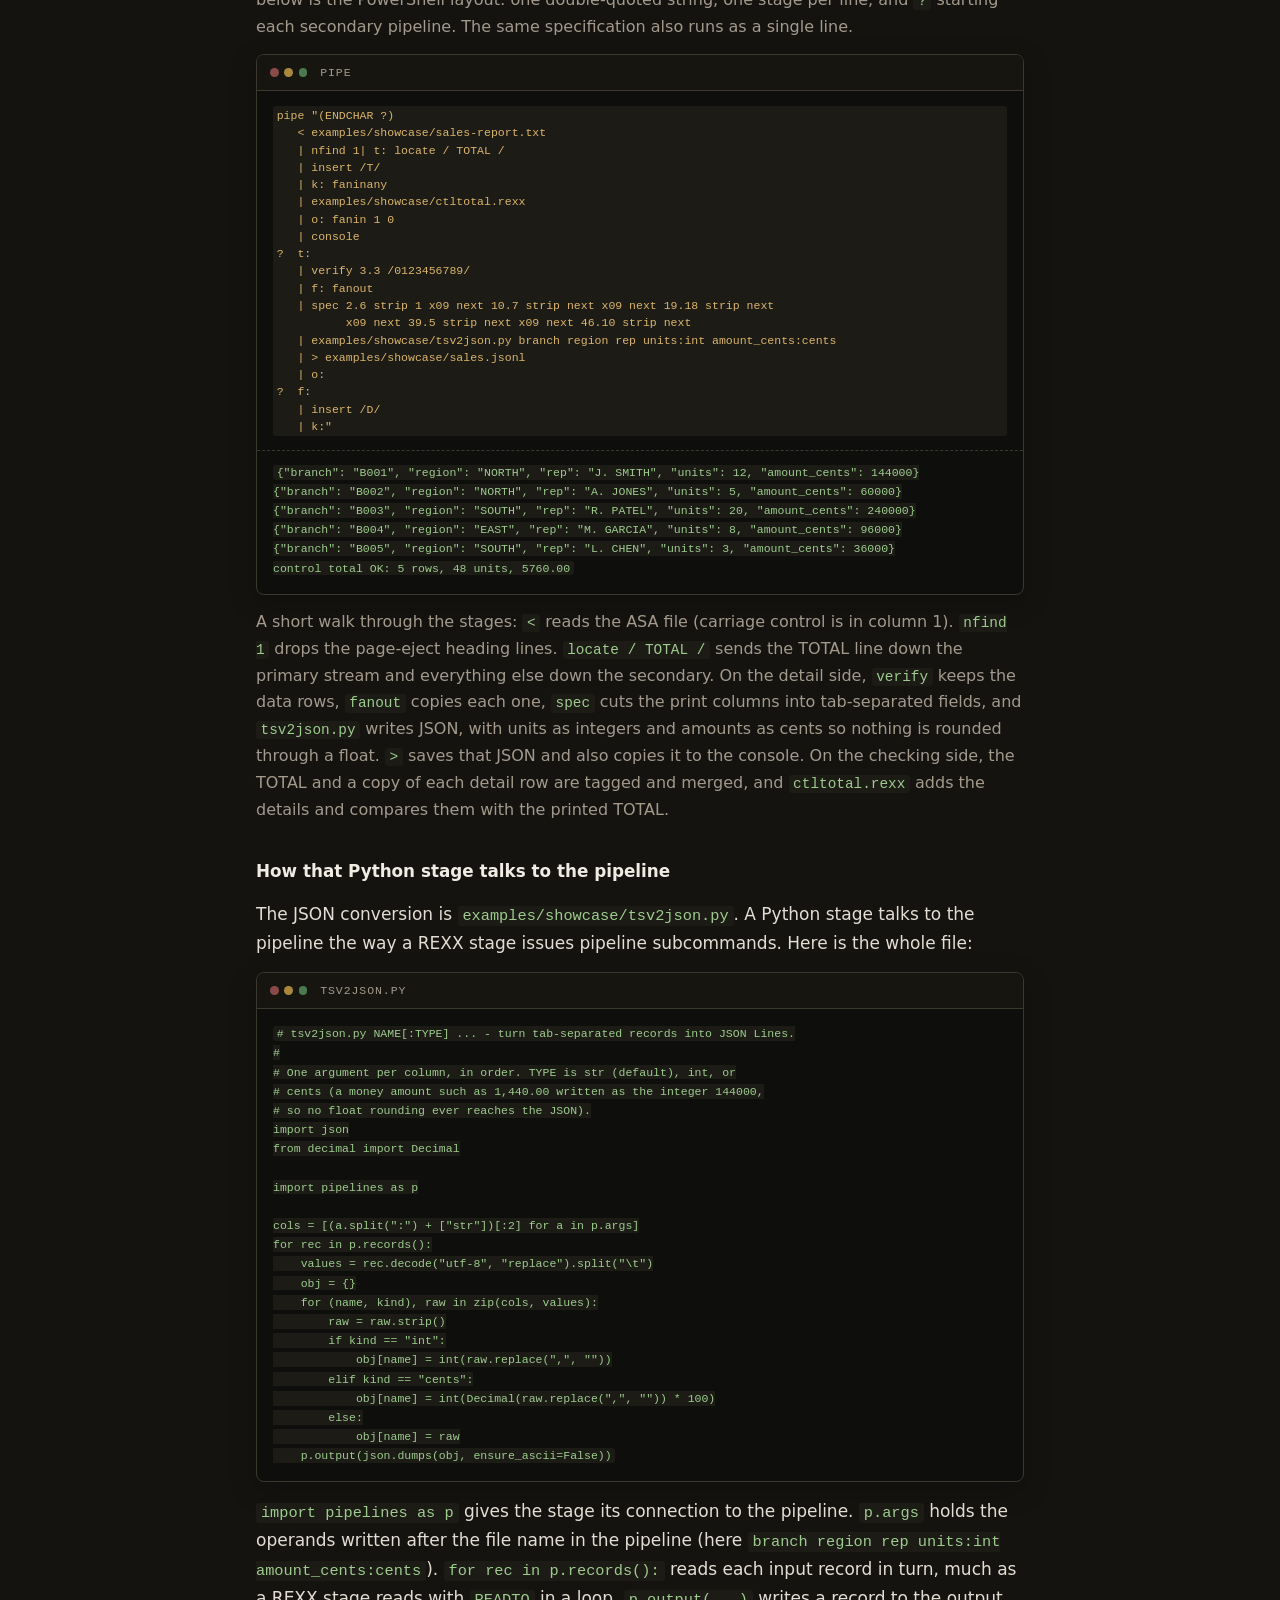
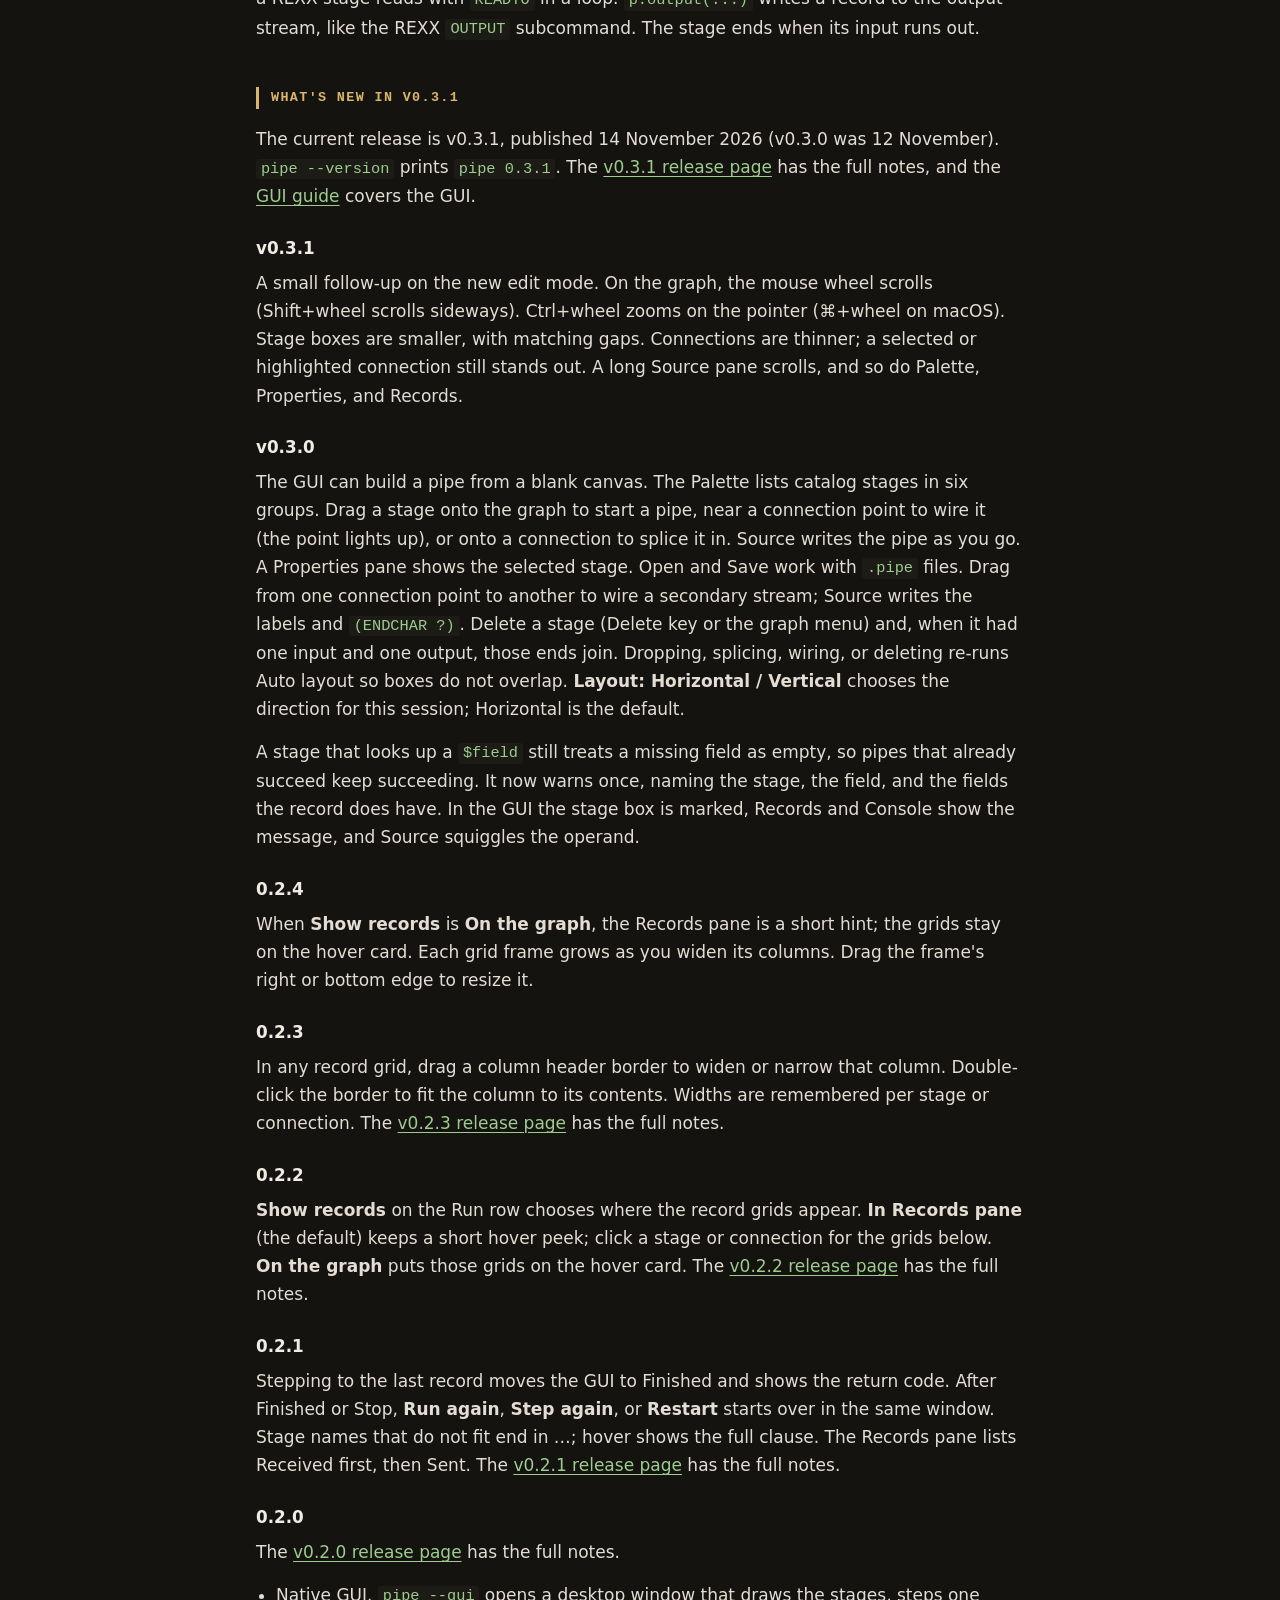
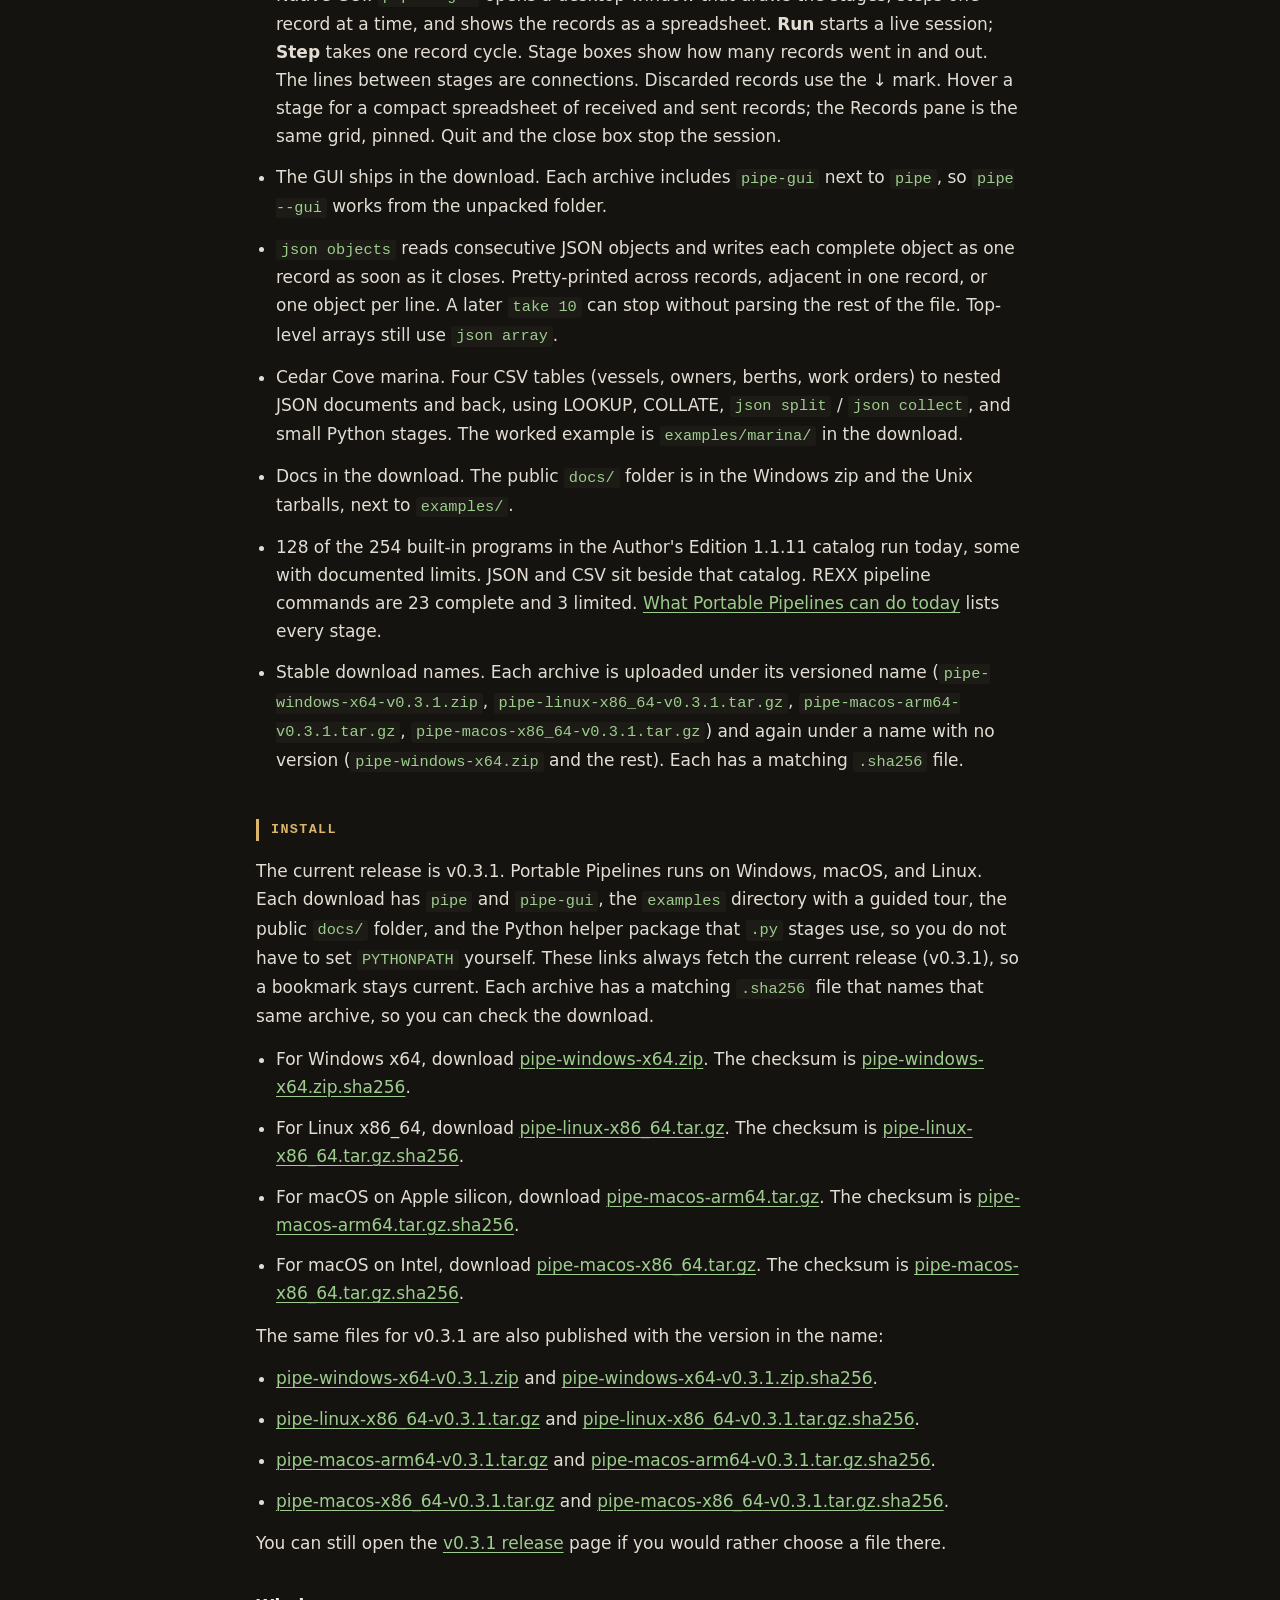
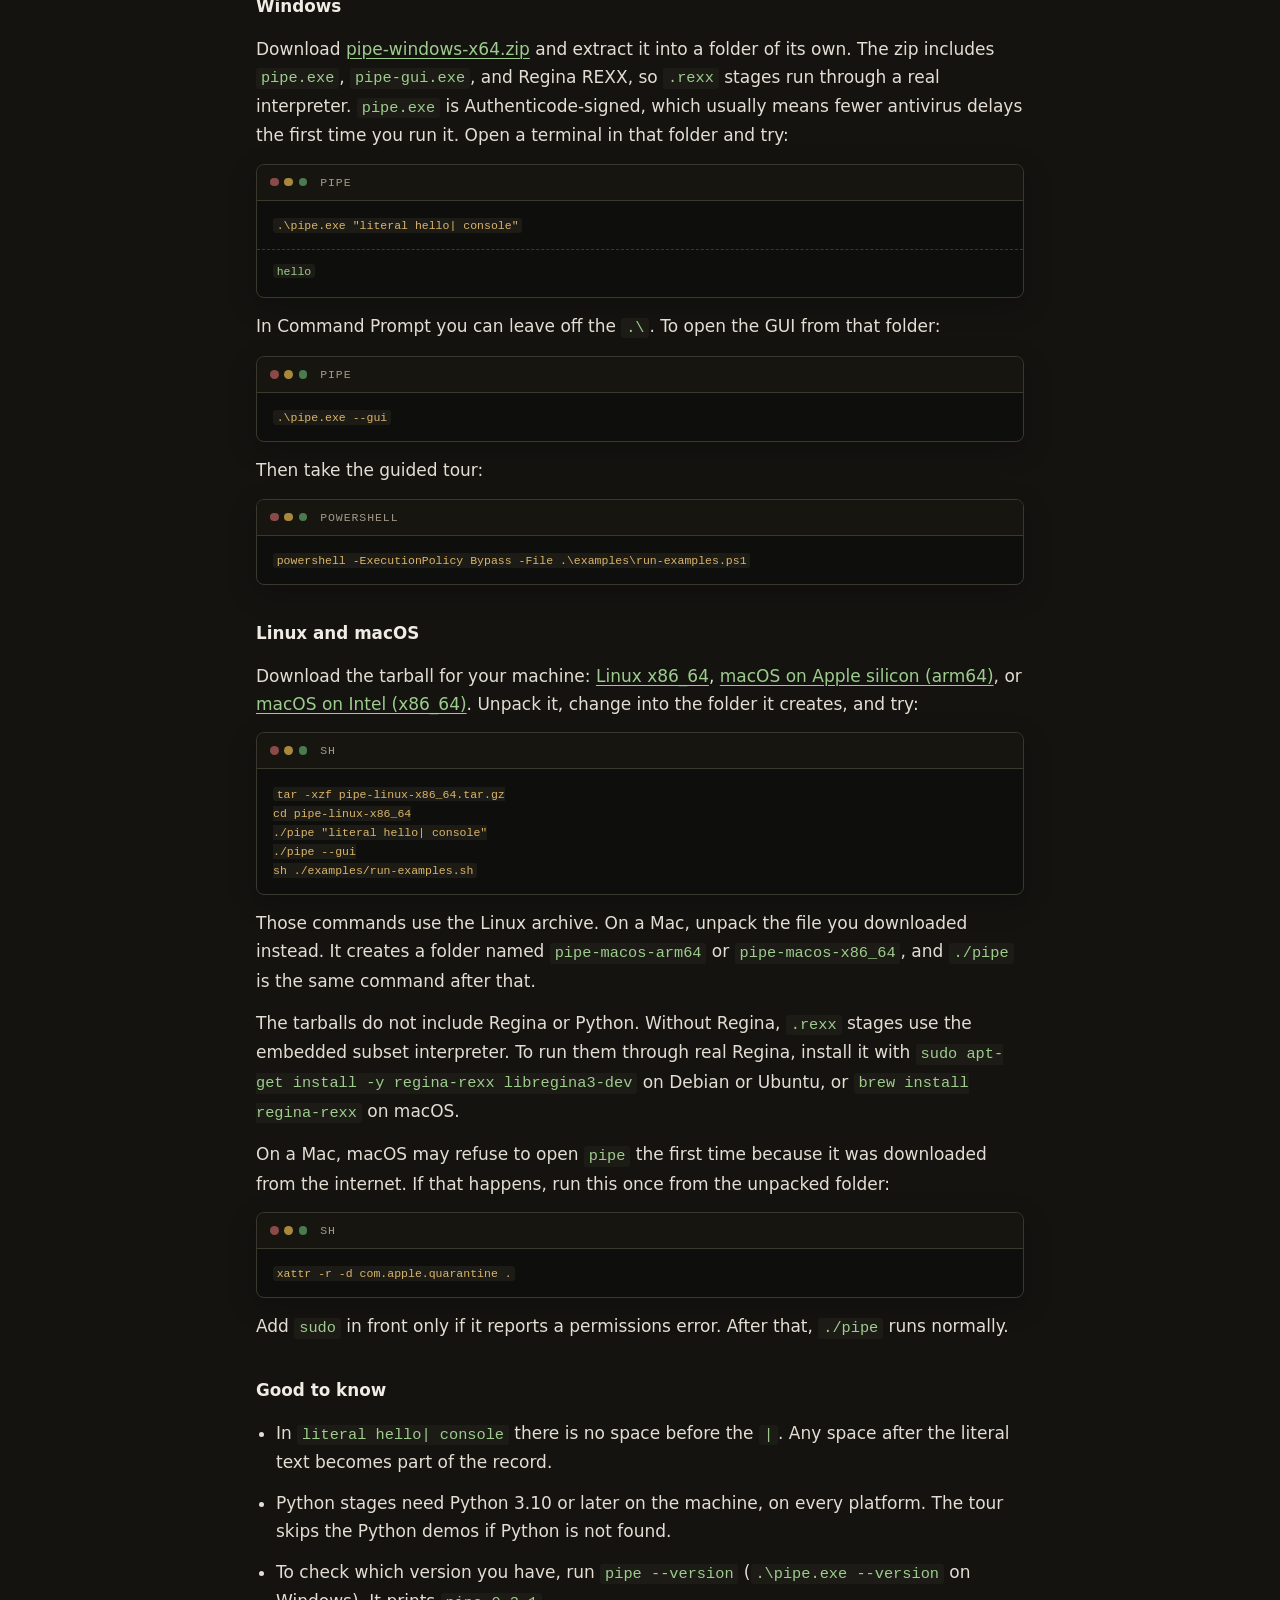
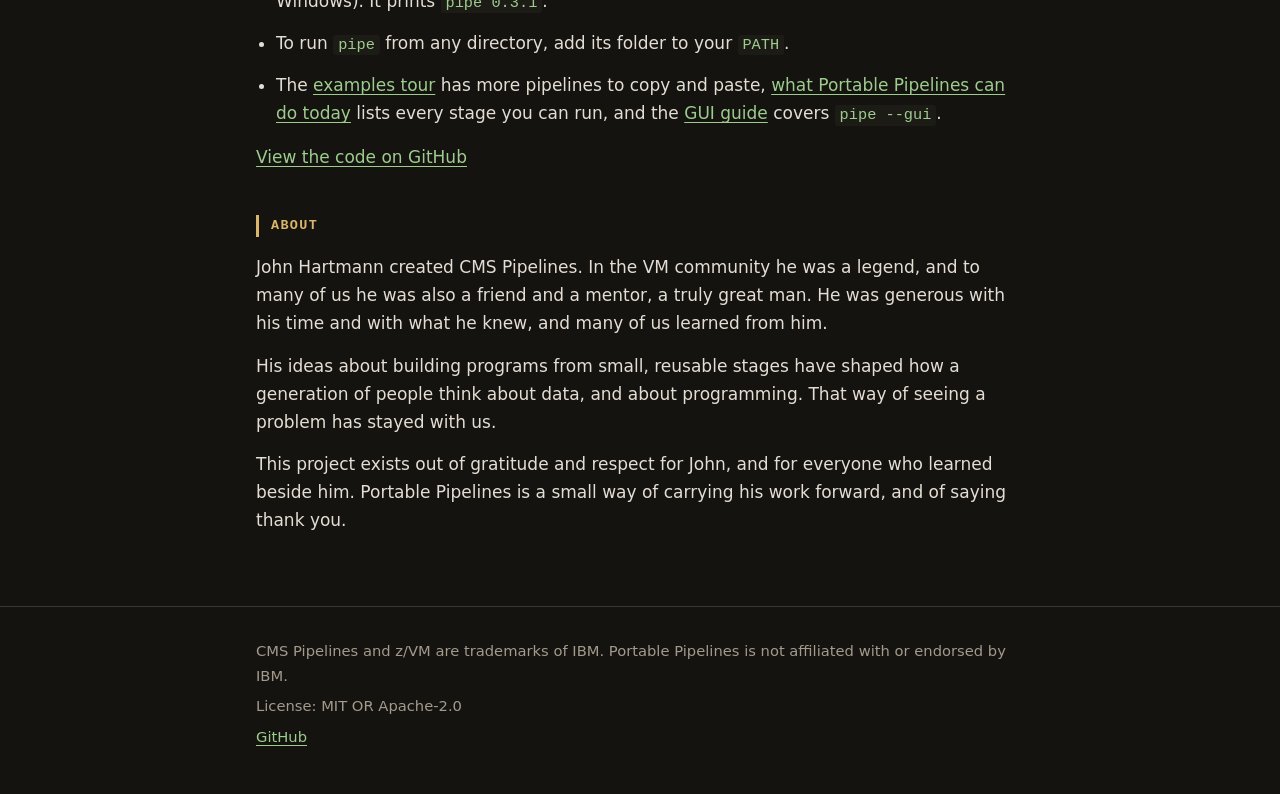
==== commit b76c6d71: "Update the site for Portable Pipelines v0.3.1 Name the current release as v0.3.1, refresh What's new" ====
--- a/index.html
+++ b/index.html
@@ -67,26 +67,49 @@
         do not have to know about each other.
       </p>
       <p>
-        The current release is 0.2.4. Run <code>pipe --gui</code> from the
+        The current release is v0.3.1. Run <code>pipe --gui</code> from the
         unpacked download to open the native GUI. See
-        <a href="#whats-new">What's new in 0.2.4</a>.
+        <a href="#whats-new">What's new in v0.3.1</a>.
       </p>
 
       <section id="gui" aria-labelledby="gui-heading">
         <h2 id="gui-heading">The GUI</h2>
         <p>
           <code>pipe --gui</code> opens the Portable Pipelines GUI, a native
-          desktop window that draws the stages, steps one record at a time,
-          and shows the records as a spreadsheet. Each download includes
-          <code>pipe-gui</code> next to <code>pipe</code>, so the command
-          works from the unpacked folder. Press <strong>Run</strong> or
-          <strong>Step</strong> to start the session. After Finished or
-          Stop, <strong>Run again</strong>, <strong>Step again</strong>,
+          desktop window. You can build a pipe from a blank canvas. A
+          categorized Palette lists the stages. Drag one onto the graph;
+          connection points light up when you near them, and dropping a
+          stage onto a connection splices it in between. The pipe text
+          builds in Source as you go. A Properties pane shows the selected
+          stage. Open and Save work with <code>.pipe</code> files. You can
+          wire a secondary stream, delete a stage, and toggle
+          <strong>Horizontal</strong> or <strong>Vertical</strong> layout.
+          A missing <code>$field</code> warns, and the stage box is marked.
+        </p>
+        <p>
+          Press <strong>Run</strong> or <strong>Step</strong> to watch
+          records move. After Finished or Stop,
+          <strong>Run again</strong>, <strong>Step again</strong>,
           or <strong>Restart</strong> starts over in the same window.
           <strong>Show records</strong> chooses
           <strong>In Records pane</strong> or
-          <strong>On the graph</strong>.
-        </p>
+          <strong>On the graph</strong>. Each download includes
+          <code>pipe-gui</code> next to <code>pipe</code>, so the command
+          works from the unpacked folder.
+        </p>
+        <figure class="shot">
+          <img
+            src="images/gui-palette-splice.png"
+            width="1425"
+            height="891"
+            alt="The Portable Pipelines GUI while building a pipe: the Palette lists device drivers, LITERAL and CONSOLE sit on the graph, and a locate stage is being dropped onto the connection between them. Source already shows literal apple | console."
+          />
+          <figcaption>
+            Building a pipe: drop a stage onto a connection to splice it
+            in. The connection lights up, and Source writes the pipe as
+            you go.
+          </figcaption>
+        </figure>
         <figure class="shot">
           <img
             src="images/gui-locate-run.png"
@@ -95,7 +118,7 @@
             alt="The Portable Pipelines GUI after a run: LITERAL, LOCATE, and CONSOLE stage boxes in a row. LOCATE shows two records out and one discarded with the down-arrow mark. The console lists apricot and apple."
           />
           <figcaption>
-            After <code>pipe --gui</code>: a three-fruit pipeline with
+            After a run: a three-fruit pipeline with
             <code>locate /ap/</code>. Apple and apricot went through; banana
             was discarded (↓).
           </figcaption>
@@ -124,7 +147,7 @@
         </div>
         <p>
           The
-          <a href="https://github.com/portable-pipelines/portable-pipelines/blob/v0.2.4/docs/gui.md">GUI guide</a>
+          <a href="https://github.com/portable-pipelines/portable-pipelines/blob/v0.3.1/docs/gui.md">GUI guide</a>
           has a tutorial, walkthroughs, and a reference.
         </p>
       </section>
@@ -133,10 +156,24 @@
         <h2 id="features-heading">Features</h2>
         <ul>
           <li>
-            <code>pipe --gui</code> opens the Portable Pipelines GUI. The
-            window draws the stages, steps one record at a time, and shows
-            the records as a spreadsheet. Each download includes
-            <code>pipe-gui</code> next to <code>pipe</code>.
+            Build a pipe in the GUI from a blank canvas. The Palette lists
+            stages in groups. Drag a stage onto the graph; connection
+            points light up when you near them. Drop onto a connection to
+            splice the stage in. Source writes the pipe as you go. Open
+            and Save work with <code>.pipe</code> files. A Properties pane
+            shows the selected stage. You can wire a secondary stream,
+            delete a stage, and choose Horizontal or Vertical layout. A
+            missing <code>$field</code> warns, naming the stage and the
+            fields the record does have.
+          </li>
+          <li>
+            <code>pipe --gui</code> also runs and steps through a pipe.
+            The window draws the stages, takes one record at a time, and
+            can show the records on the graph. After Finished or Stop,
+            <strong>Run again</strong>, <strong>Step again</strong>, or
+            <strong>Restart</strong> starts over in the same window. Each
+            download includes <code>pipe-gui</code> next to
+            <code>pipe</code>.
           </li>
           <li>
             The command is <code>pipe</code>, and the same program runs on
@@ -457,14 +494,49 @@
       </section>
 
       <section id="whats-new" aria-labelledby="whats-new-heading">
-        <h2 id="whats-new-heading">What's new in 0.2.4</h2>
-        <p>
-          The current release is 0.2.4. <code>pipe --version</code> prints
-          <code>pipe 0.2.4</code>. The
-          <a href="https://github.com/portable-pipelines/portable-pipelines/releases/tag/v0.2.4">v0.2.4 release page</a>
+        <h2 id="whats-new-heading">What's new in v0.3.1</h2>
+        <p>
+          The current release is v0.3.1, published 14 November 2026
+          (v0.3.0 was 12 November). <code>pipe --version</code> prints
+          <code>pipe 0.3.1</code>. The
+          <a href="https://github.com/portable-pipelines/portable-pipelines/releases/tag/v0.3.1">v0.3.1 release page</a>
           has the full notes, and the
-          <a href="https://github.com/portable-pipelines/portable-pipelines/blob/v0.2.4/docs/gui.md">GUI guide</a>
+          <a href="https://github.com/portable-pipelines/portable-pipelines/blob/v0.3.1/docs/gui.md">GUI guide</a>
           covers the GUI.
+        </p>
+        <h3 id="whats-new-031">v0.3.1</h3>
+        <p>
+          A small follow-up on the new edit mode. On the graph, the mouse
+          wheel scrolls (Shift+wheel scrolls sideways). Ctrl+wheel zooms
+          on the pointer (⌘+wheel on macOS). Stage boxes are smaller,
+          with matching gaps. Connections are thinner; a selected or
+          highlighted connection still stands out. A long Source pane
+          scrolls, and so do Palette, Properties, and Records.
+        </p>
+        <h3 id="whats-new-030">v0.3.0</h3>
+        <p>
+          The GUI can build a pipe from a blank canvas. The Palette lists
+          catalog stages in six groups. Drag a stage onto the graph to
+          start a pipe, near a connection point to wire it (the point
+          lights up), or onto a connection to splice it in. Source writes
+          the pipe as you go. A Properties pane shows the selected
+          stage. Open and Save work with <code>.pipe</code> files. Drag
+          from one connection point to another to wire a secondary
+          stream; Source writes the labels and
+          <code>(ENDCHAR ?)</code>. Delete a stage (Delete key or the
+          graph menu) and, when it had one input and one output, those
+          ends join. Dropping, splicing, wiring, or deleting re-runs
+          Auto layout so boxes do not overlap.
+          <strong>Layout: Horizontal / Vertical</strong> chooses the
+          direction for this session; Horizontal is the default.
+        </p>
+        <p>
+          A stage that looks up a <code>$field</code> still treats a
+          missing field as empty, so pipes that already succeed keep
+          succeeding. It now warns once, naming the stage, the field,
+          and the fields the record does have. In the GUI the stage box
+          is marked, Records and Console show the message, and Source
+          squiggles the operand.
         </p>
         <h3 id="whats-new-024">0.2.4</h3>
         <p>
@@ -552,16 +624,16 @@
             catalog run today, some with documented limits. JSON and CSV sit
             beside that catalog. REXX pipeline commands are 23 complete and
             3 limited.
-            <a href="https://github.com/portable-pipelines/portable-pipelines/blob/v0.2.4/docs/STATUS.md">What Portable Pipelines can do today</a>
+            <a href="https://github.com/portable-pipelines/portable-pipelines/blob/v0.3.1/docs/STATUS.md">What Portable Pipelines can do today</a>
             lists every stage.
           </li>
           <li>
             Stable download names. Each archive is uploaded under its
             versioned name
-            (<code>pipe-windows-x64-v0.2.4.zip</code>,
-            <code>pipe-linux-x86_64-v0.2.4.tar.gz</code>,
-            <code>pipe-macos-arm64-v0.2.4.tar.gz</code>,
-            <code>pipe-macos-x86_64-v0.2.4.tar.gz</code>)
+            (<code>pipe-windows-x64-v0.3.1.zip</code>,
+            <code>pipe-linux-x86_64-v0.3.1.tar.gz</code>,
+            <code>pipe-macos-arm64-v0.3.1.tar.gz</code>,
+            <code>pipe-macos-x86_64-v0.3.1.tar.gz</code>)
             and again under a name with no version
             (<code>pipe-windows-x64.zip</code> and the rest). Each has a
             matching <code>.sha256</code> file.
@@ -572,13 +644,13 @@
       <section id="install" aria-labelledby="install-heading">
         <h2 id="install-heading">Install</h2>
         <p>
-          The current release is 0.2.4. Portable Pipelines runs on Windows,
+          The current release is v0.3.1. Portable Pipelines runs on Windows,
           macOS, and Linux. Each download has <code>pipe</code> and
           <code>pipe-gui</code>, the <code>examples</code> directory with a
           guided tour, the public <code>docs/</code> folder, and the Python
           helper package that <code>.py</code> stages use, so you do not
           have to set <code>PYTHONPATH</code> yourself. These links always
-          fetch the newest release, so a bookmark stays current. Each
+          fetch the current release (v0.3.1), so a bookmark stays current. Each
           archive has a matching <code>.sha256</code> file that names that
           same archive, so you can check the download.
         </p>
@@ -609,34 +681,34 @@
           </li>
         </ul>
         <p>
-          The same files for 0.2.4 are also published with the version in
+          The same files for v0.3.1 are also published with the version in
           the name:
         </p>
         <ul>
           <li>
-            <a href="https://github.com/portable-pipelines/portable-pipelines/releases/download/v0.2.4/pipe-windows-x64-v0.2.4.zip">pipe-windows-x64-v0.2.4.zip</a>
+            <a href="https://github.com/portable-pipelines/portable-pipelines/releases/download/v0.3.1/pipe-windows-x64-v0.3.1.zip">pipe-windows-x64-v0.3.1.zip</a>
             and
-            <a href="https://github.com/portable-pipelines/portable-pipelines/releases/download/v0.2.4/pipe-windows-x64-v0.2.4.zip.sha256">pipe-windows-x64-v0.2.4.zip.sha256</a>.
-          </li>
-          <li>
-            <a href="https://github.com/portable-pipelines/portable-pipelines/releases/download/v0.2.4/pipe-linux-x86_64-v0.2.4.tar.gz">pipe-linux-x86_64-v0.2.4.tar.gz</a>
+            <a href="https://github.com/portable-pipelines/portable-pipelines/releases/download/v0.3.1/pipe-windows-x64-v0.3.1.zip.sha256">pipe-windows-x64-v0.3.1.zip.sha256</a>.
+          </li>
+          <li>
+            <a href="https://github.com/portable-pipelines/portable-pipelines/releases/download/v0.3.1/pipe-linux-x86_64-v0.3.1.tar.gz">pipe-linux-x86_64-v0.3.1.tar.gz</a>
             and
-            <a href="https://github.com/portable-pipelines/portable-pipelines/releases/download/v0.2.4/pipe-linux-x86_64-v0.2.4.tar.gz.sha256">pipe-linux-x86_64-v0.2.4.tar.gz.sha256</a>.
-          </li>
-          <li>
-            <a href="https://github.com/portable-pipelines/portable-pipelines/releases/download/v0.2.4/pipe-macos-arm64-v0.2.4.tar.gz">pipe-macos-arm64-v0.2.4.tar.gz</a>
+            <a href="https://github.com/portable-pipelines/portable-pipelines/releases/download/v0.3.1/pipe-linux-x86_64-v0.3.1.tar.gz.sha256">pipe-linux-x86_64-v0.3.1.tar.gz.sha256</a>.
+          </li>
+          <li>
+            <a href="https://github.com/portable-pipelines/portable-pipelines/releases/download/v0.3.1/pipe-macos-arm64-v0.3.1.tar.gz">pipe-macos-arm64-v0.3.1.tar.gz</a>
             and
-            <a href="https://github.com/portable-pipelines/portable-pipelines/releases/download/v0.2.4/pipe-macos-arm64-v0.2.4.tar.gz.sha256">pipe-macos-arm64-v0.2.4.tar.gz.sha256</a>.
-          </li>
-          <li>
-            <a href="https://github.com/portable-pipelines/portable-pipelines/releases/download/v0.2.4/pipe-macos-x86_64-v0.2.4.tar.gz">pipe-macos-x86_64-v0.2.4.tar.gz</a>
+            <a href="https://github.com/portable-pipelines/portable-pipelines/releases/download/v0.3.1/pipe-macos-arm64-v0.3.1.tar.gz.sha256">pipe-macos-arm64-v0.3.1.tar.gz.sha256</a>.
+          </li>
+          <li>
+            <a href="https://github.com/portable-pipelines/portable-pipelines/releases/download/v0.3.1/pipe-macos-x86_64-v0.3.1.tar.gz">pipe-macos-x86_64-v0.3.1.tar.gz</a>
             and
-            <a href="https://github.com/portable-pipelines/portable-pipelines/releases/download/v0.2.4/pipe-macos-x86_64-v0.2.4.tar.gz.sha256">pipe-macos-x86_64-v0.2.4.tar.gz.sha256</a>.
+            <a href="https://github.com/portable-pipelines/portable-pipelines/releases/download/v0.3.1/pipe-macos-x86_64-v0.3.1.tar.gz.sha256">pipe-macos-x86_64-v0.3.1.tar.gz.sha256</a>.
           </li>
         </ul>
         <p>
           You can still open the
-          <a href="https://github.com/portable-pipelines/portable-pipelines/releases/tag/v0.2.4">v0.2.4 release</a>
+          <a href="https://github.com/portable-pipelines/portable-pipelines/releases/tag/v0.3.1">v0.3.1 release</a>
           page if you would rather choose a file there.
         </p>
 
@@ -745,7 +817,7 @@
           <li>
             To check which version you have, run <code>pipe --version</code>
             (<code>.\pipe.exe --version</code> on Windows). It prints
-            <code>pipe 0.2.4</code>.
+            <code>pipe 0.3.1</code>.
           </li>
           <li>
             To run <code>pipe</code> from any directory, add its folder to your
@@ -753,11 +825,11 @@
           </li>
           <li>
             The
-            <a href="https://github.com/portable-pipelines/portable-pipelines/blob/v0.2.4/examples/README.md">examples tour</a>
+            <a href="https://github.com/portable-pipelines/portable-pipelines/blob/v0.3.1/examples/README.md">examples tour</a>
             has more pipelines to copy and paste,
-            <a href="https://github.com/portable-pipelines/portable-pipelines/blob/v0.2.4/docs/STATUS.md">what Portable Pipelines can do today</a>
+            <a href="https://github.com/portable-pipelines/portable-pipelines/blob/v0.3.1/docs/STATUS.md">what Portable Pipelines can do today</a>
             lists every stage you can run, and the
-            <a href="https://github.com/portable-pipelines/portable-pipelines/blob/v0.2.4/docs/gui.md">GUI guide</a>
+            <a href="https://github.com/portable-pipelines/portable-pipelines/blob/v0.3.1/docs/gui.md">GUI guide</a>
             covers <code>pipe --gui</code>.
           </li>
         </ul>
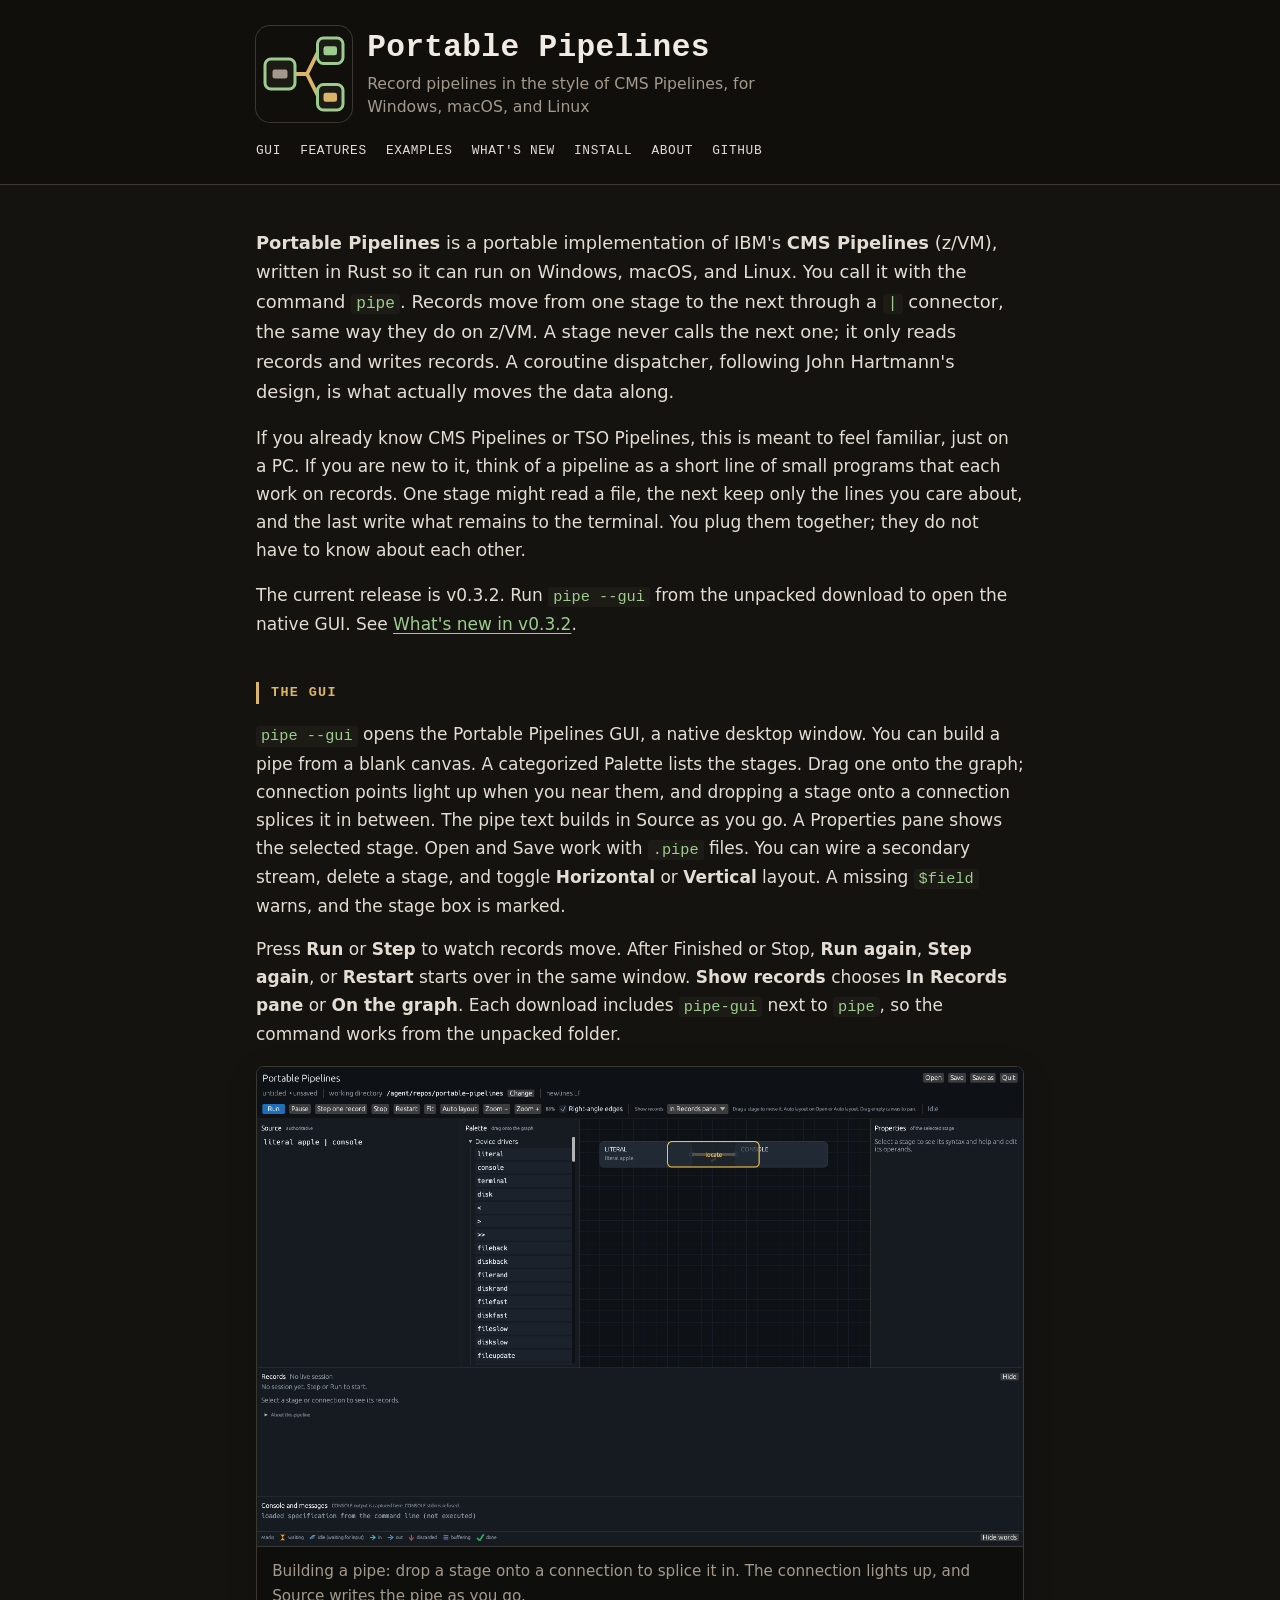
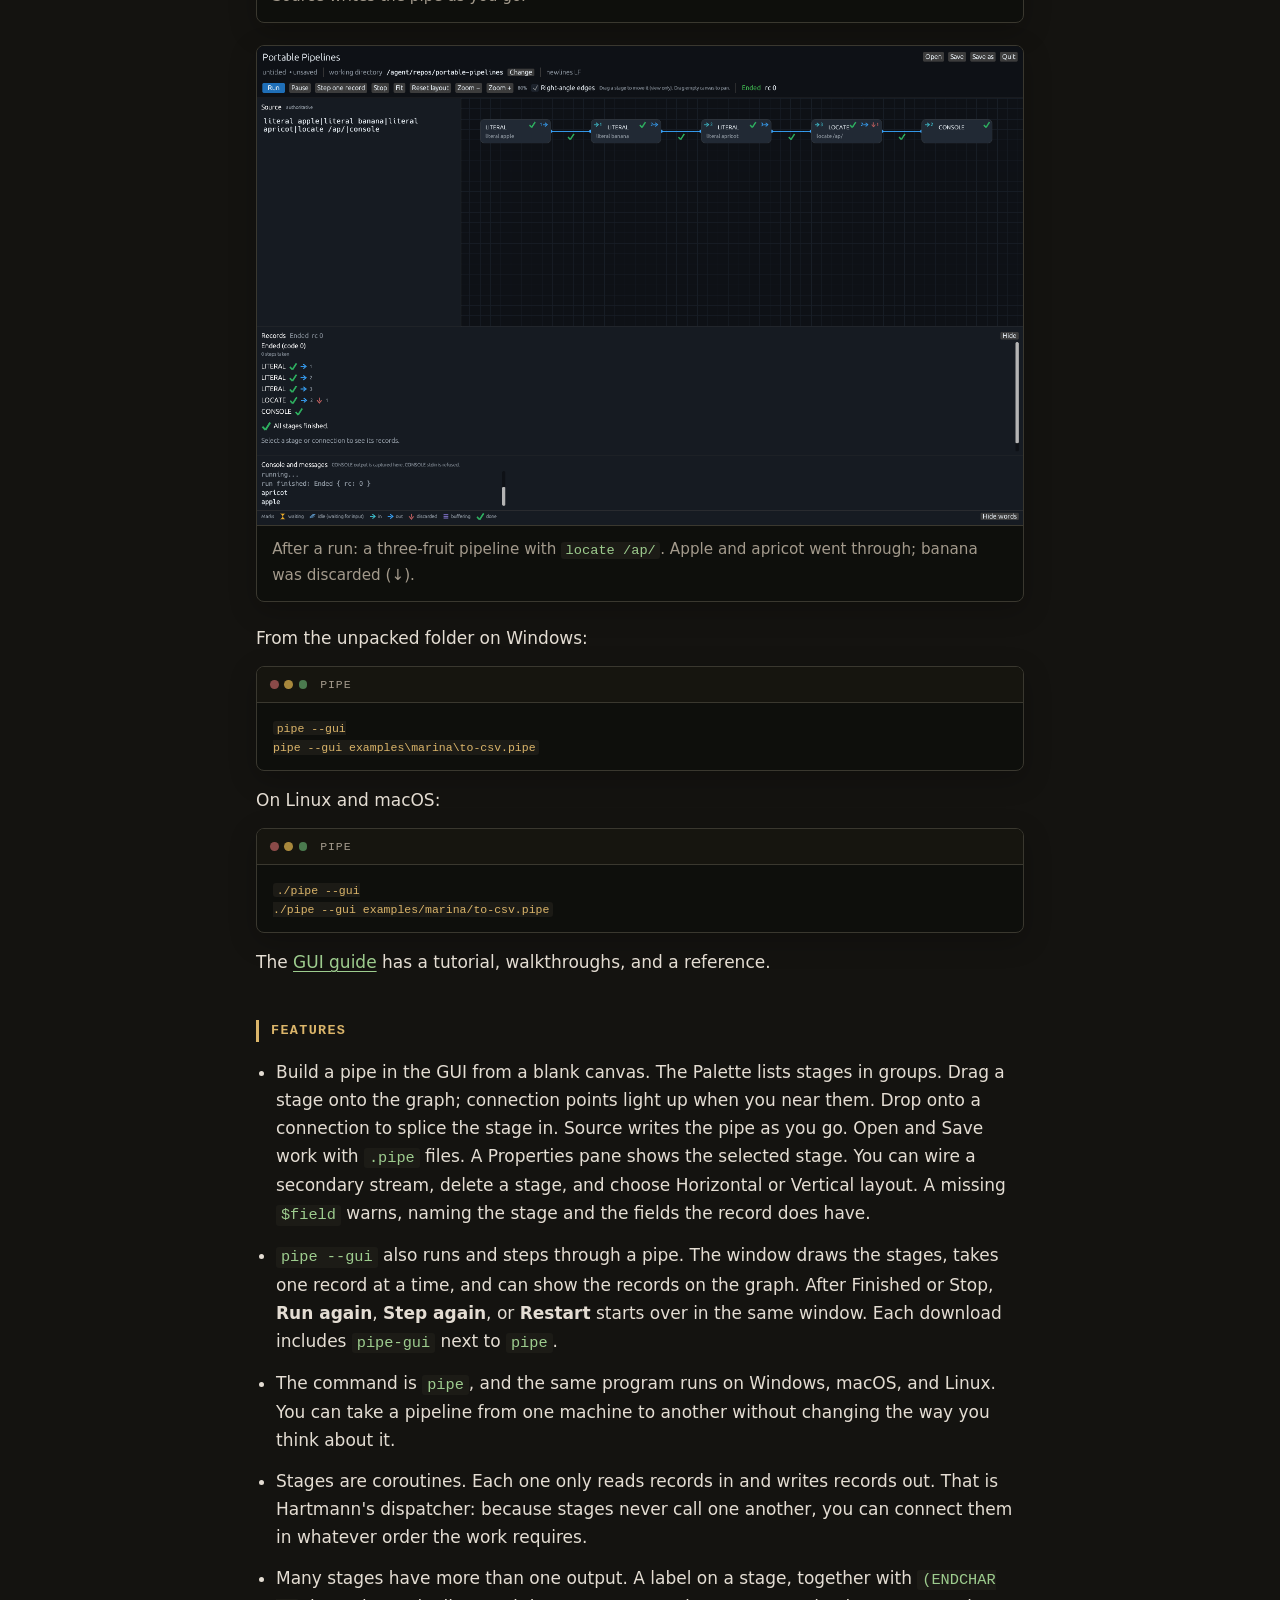
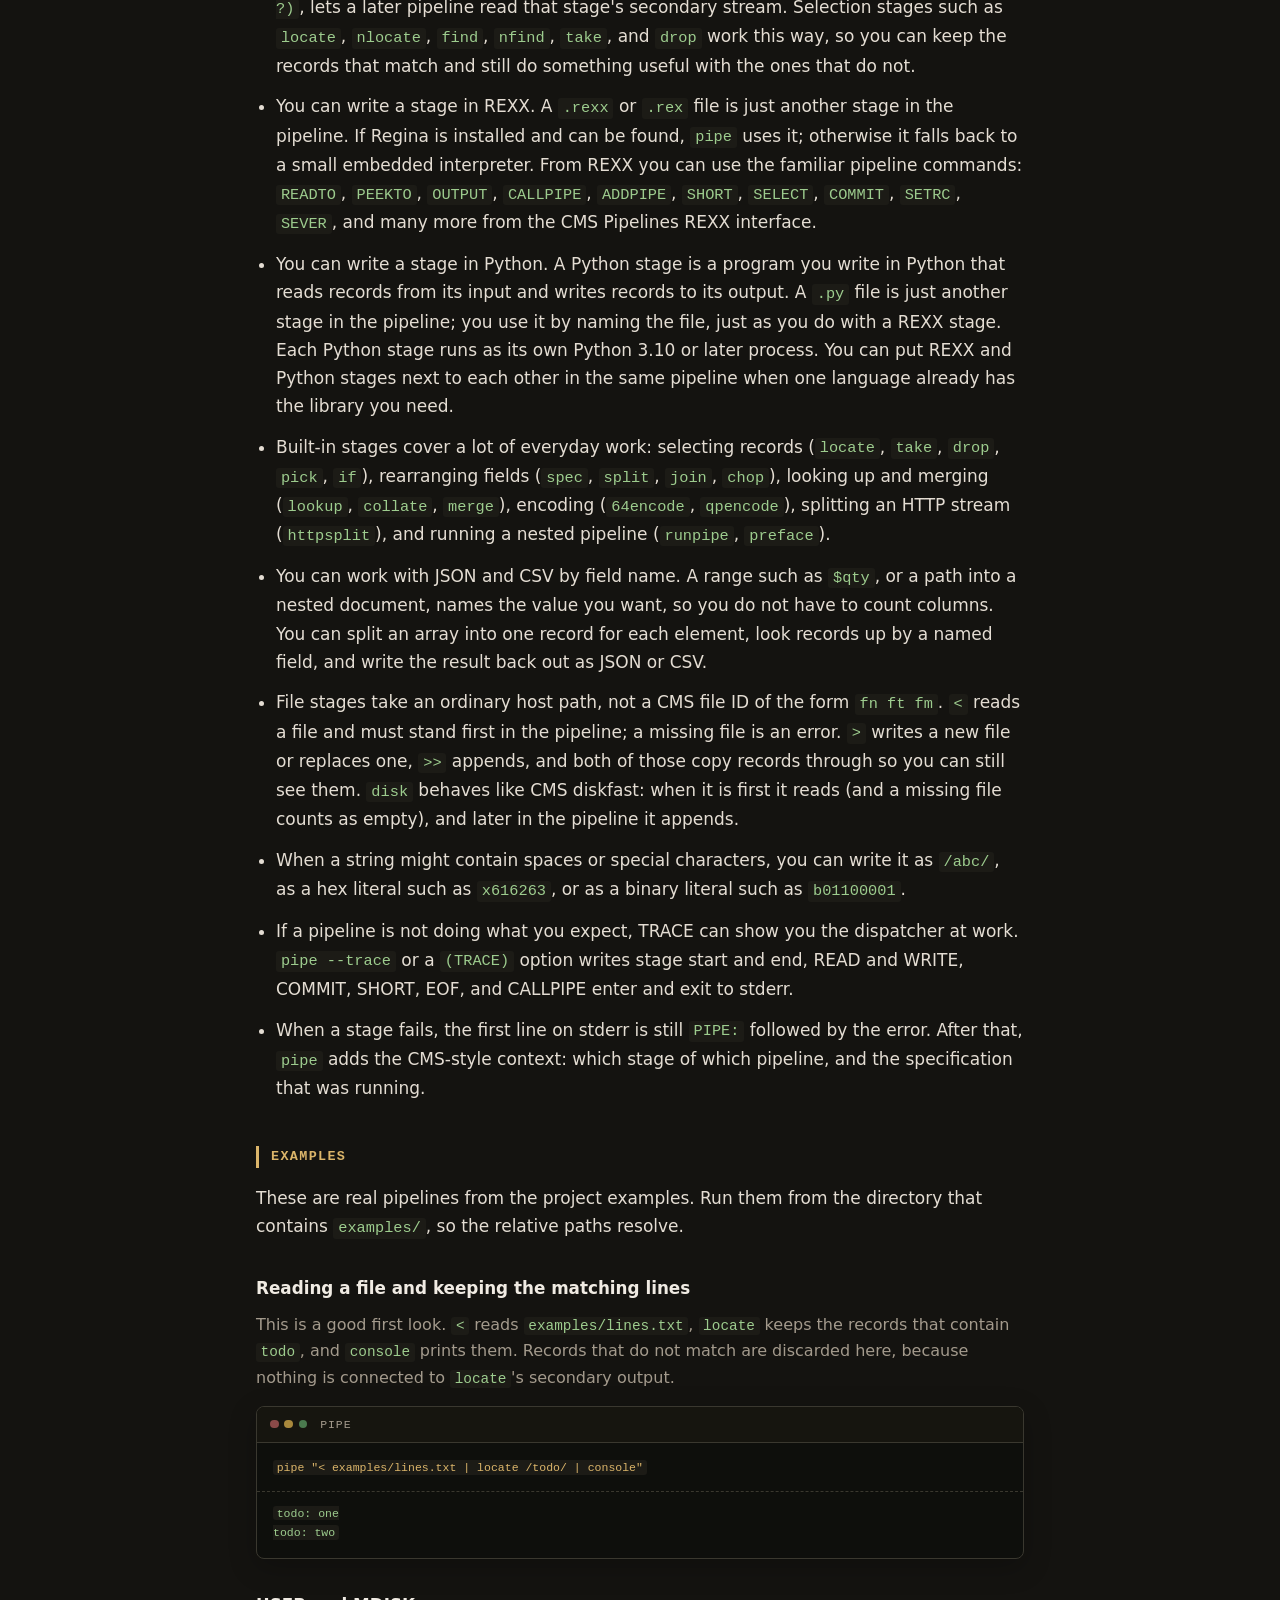
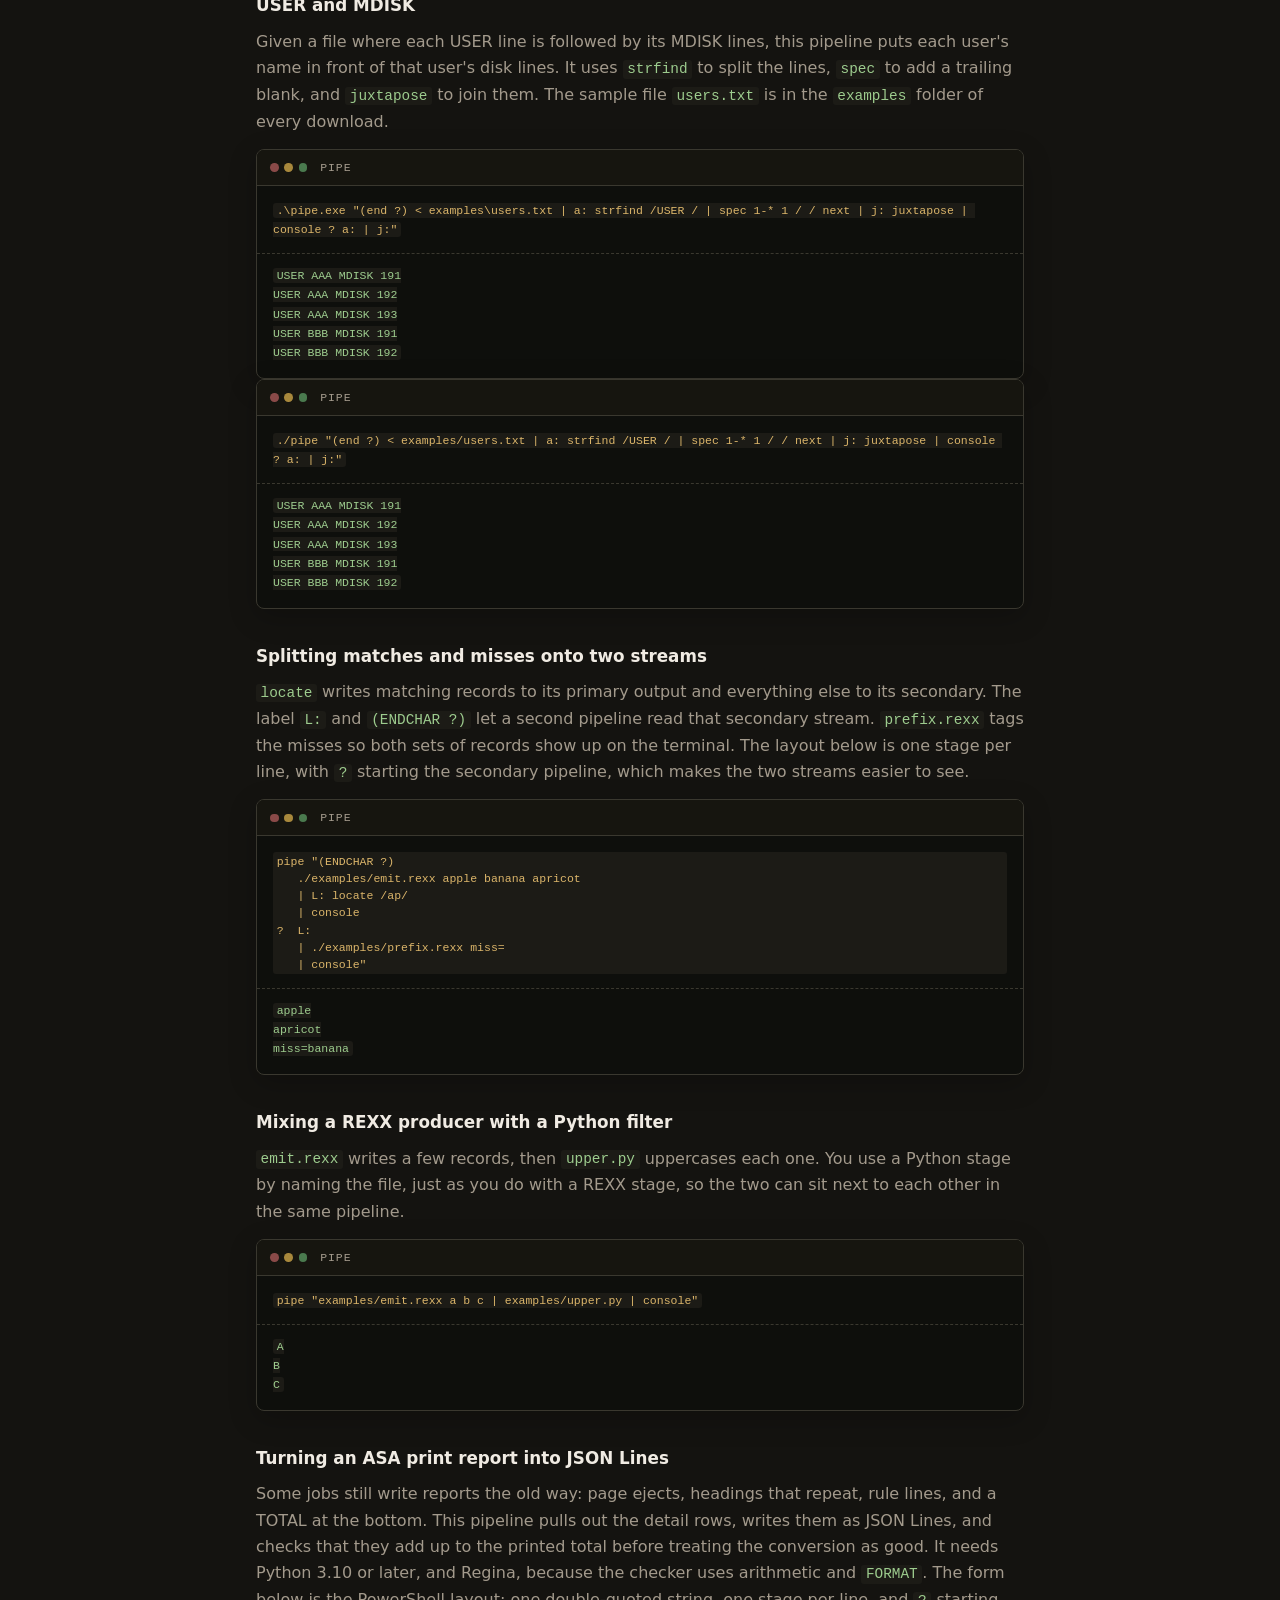
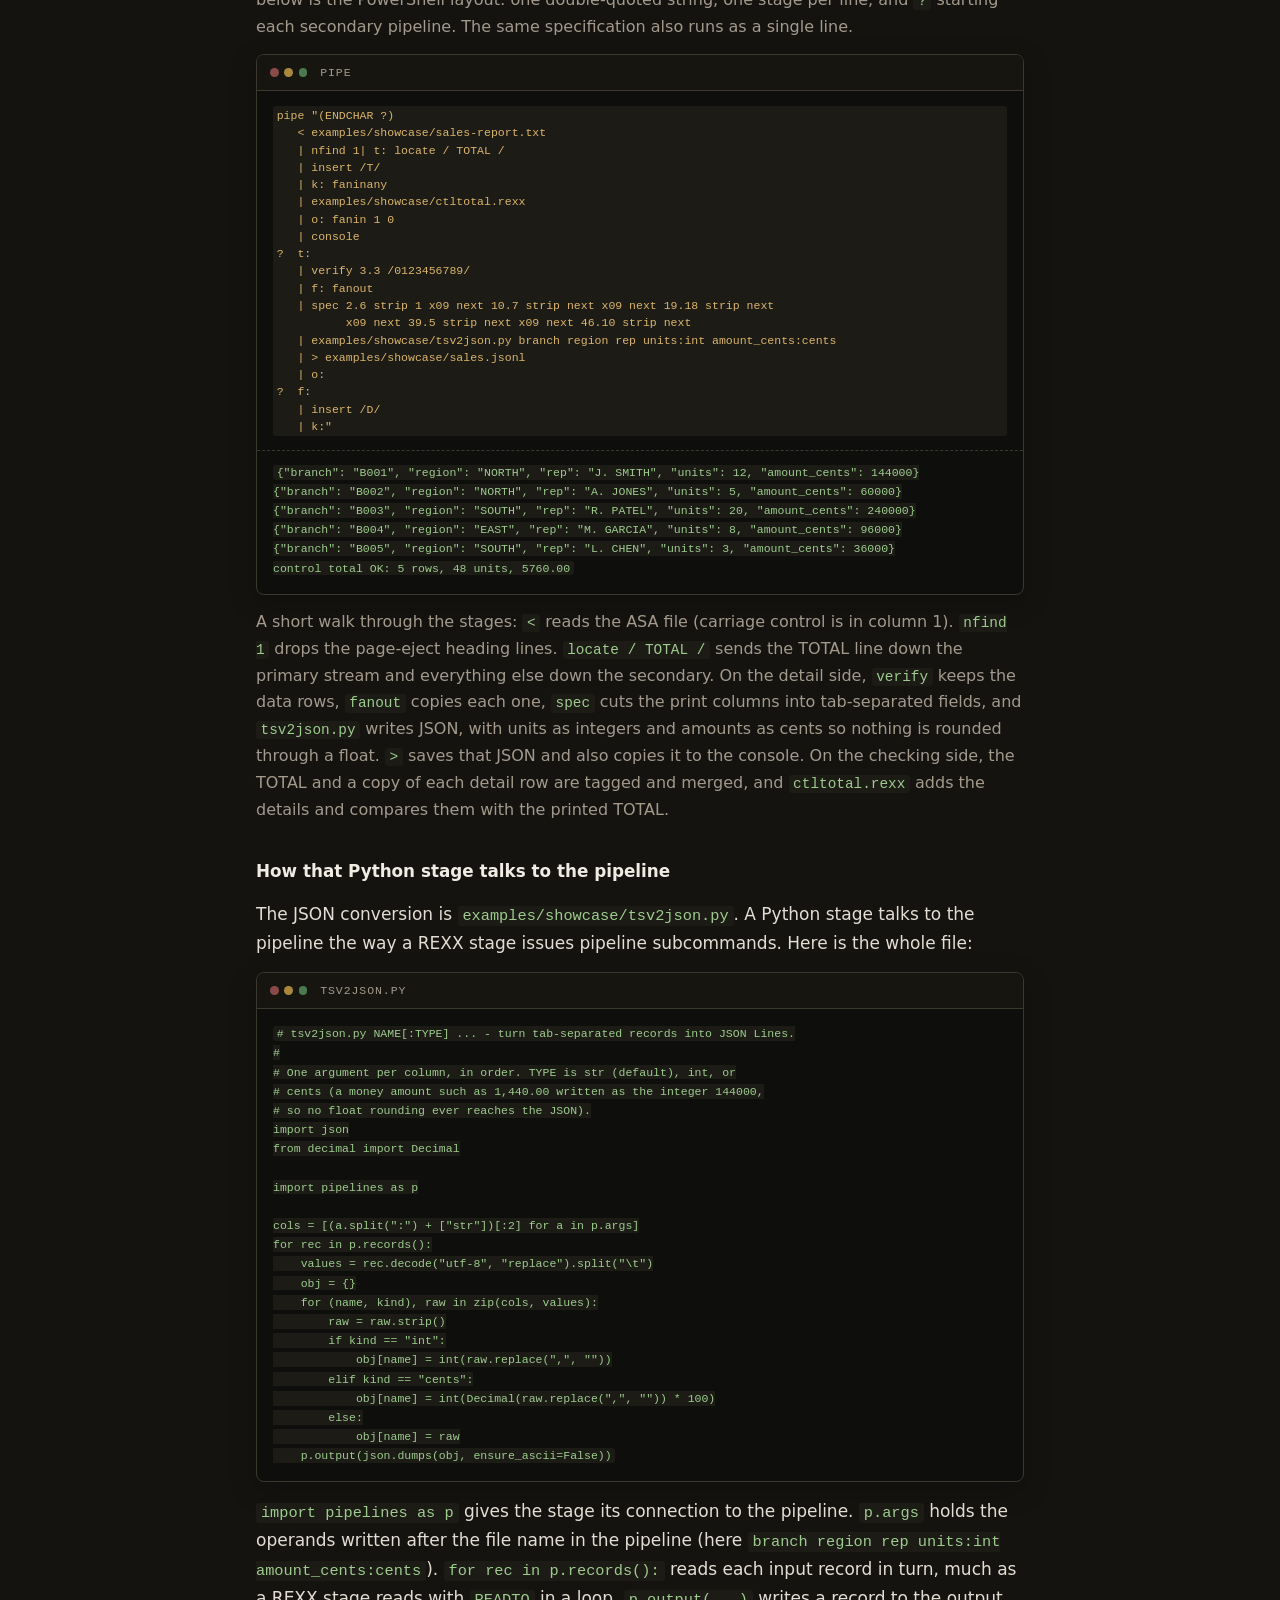
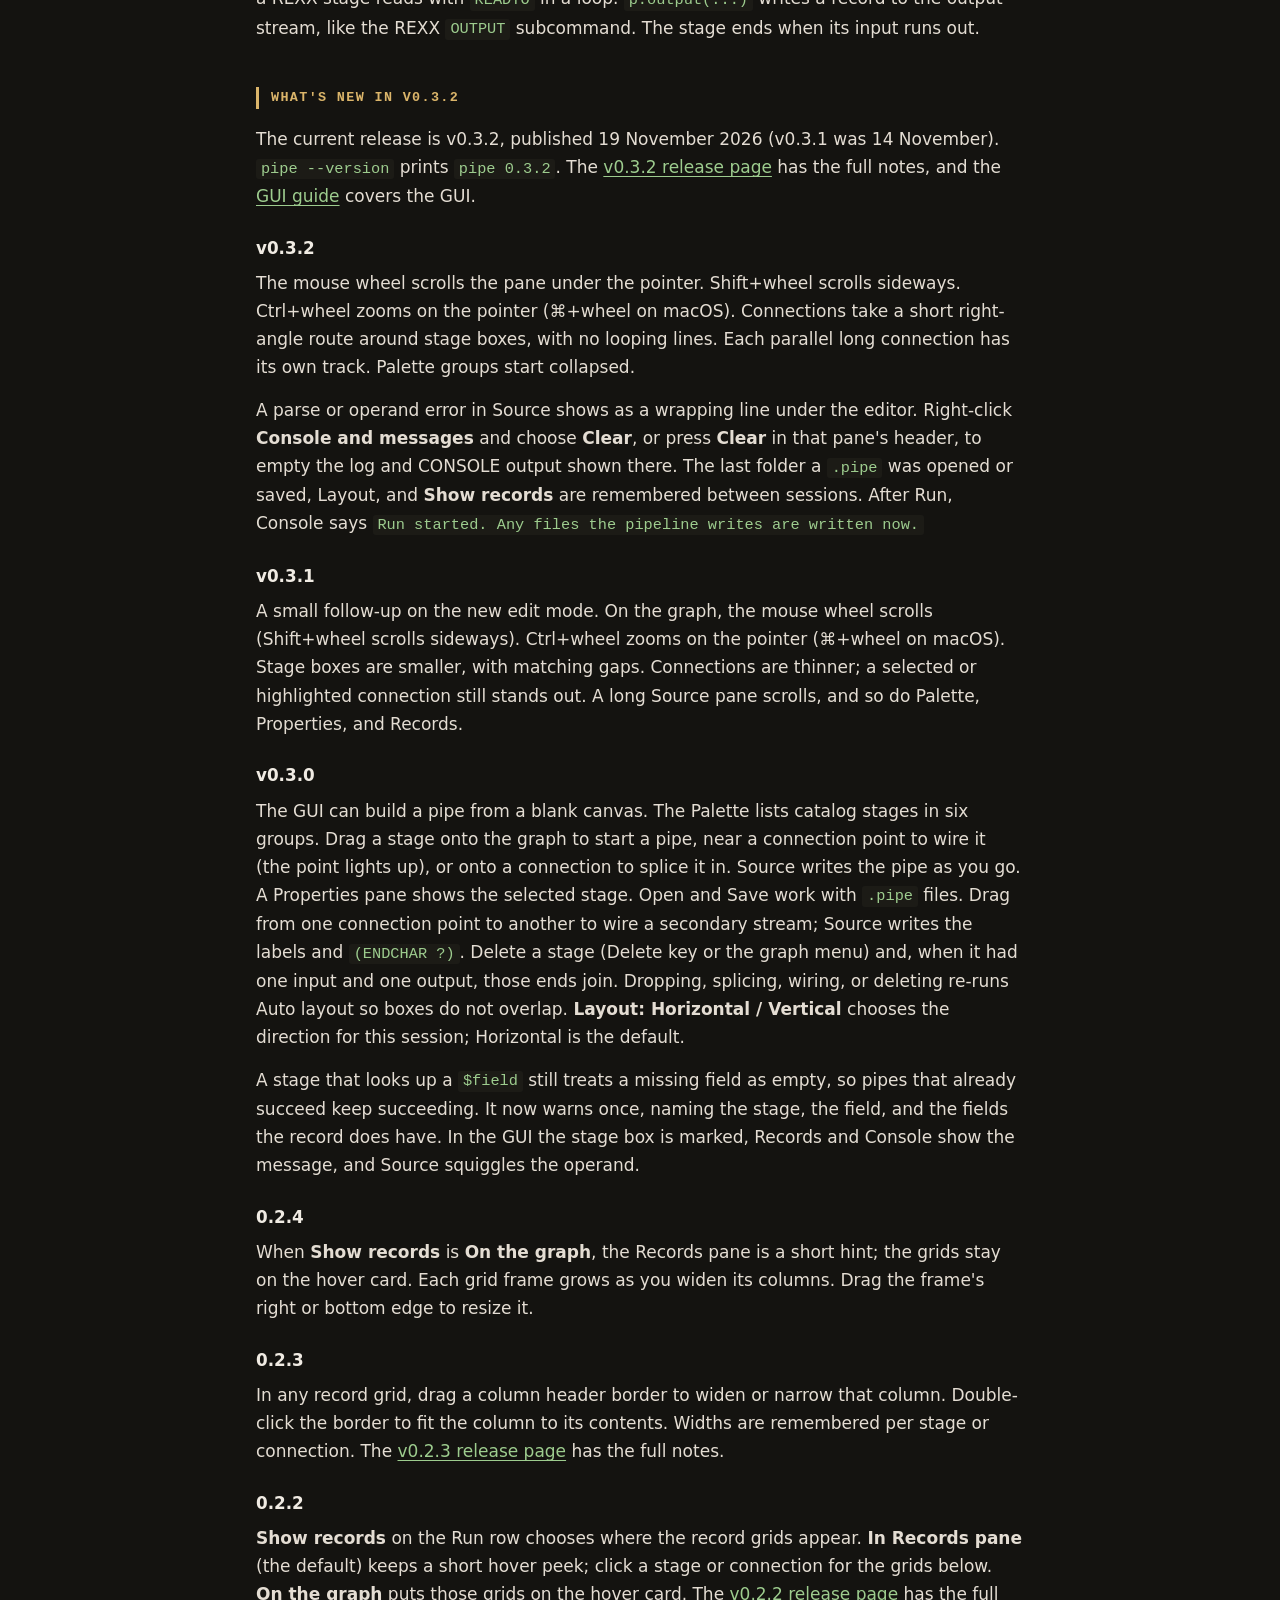
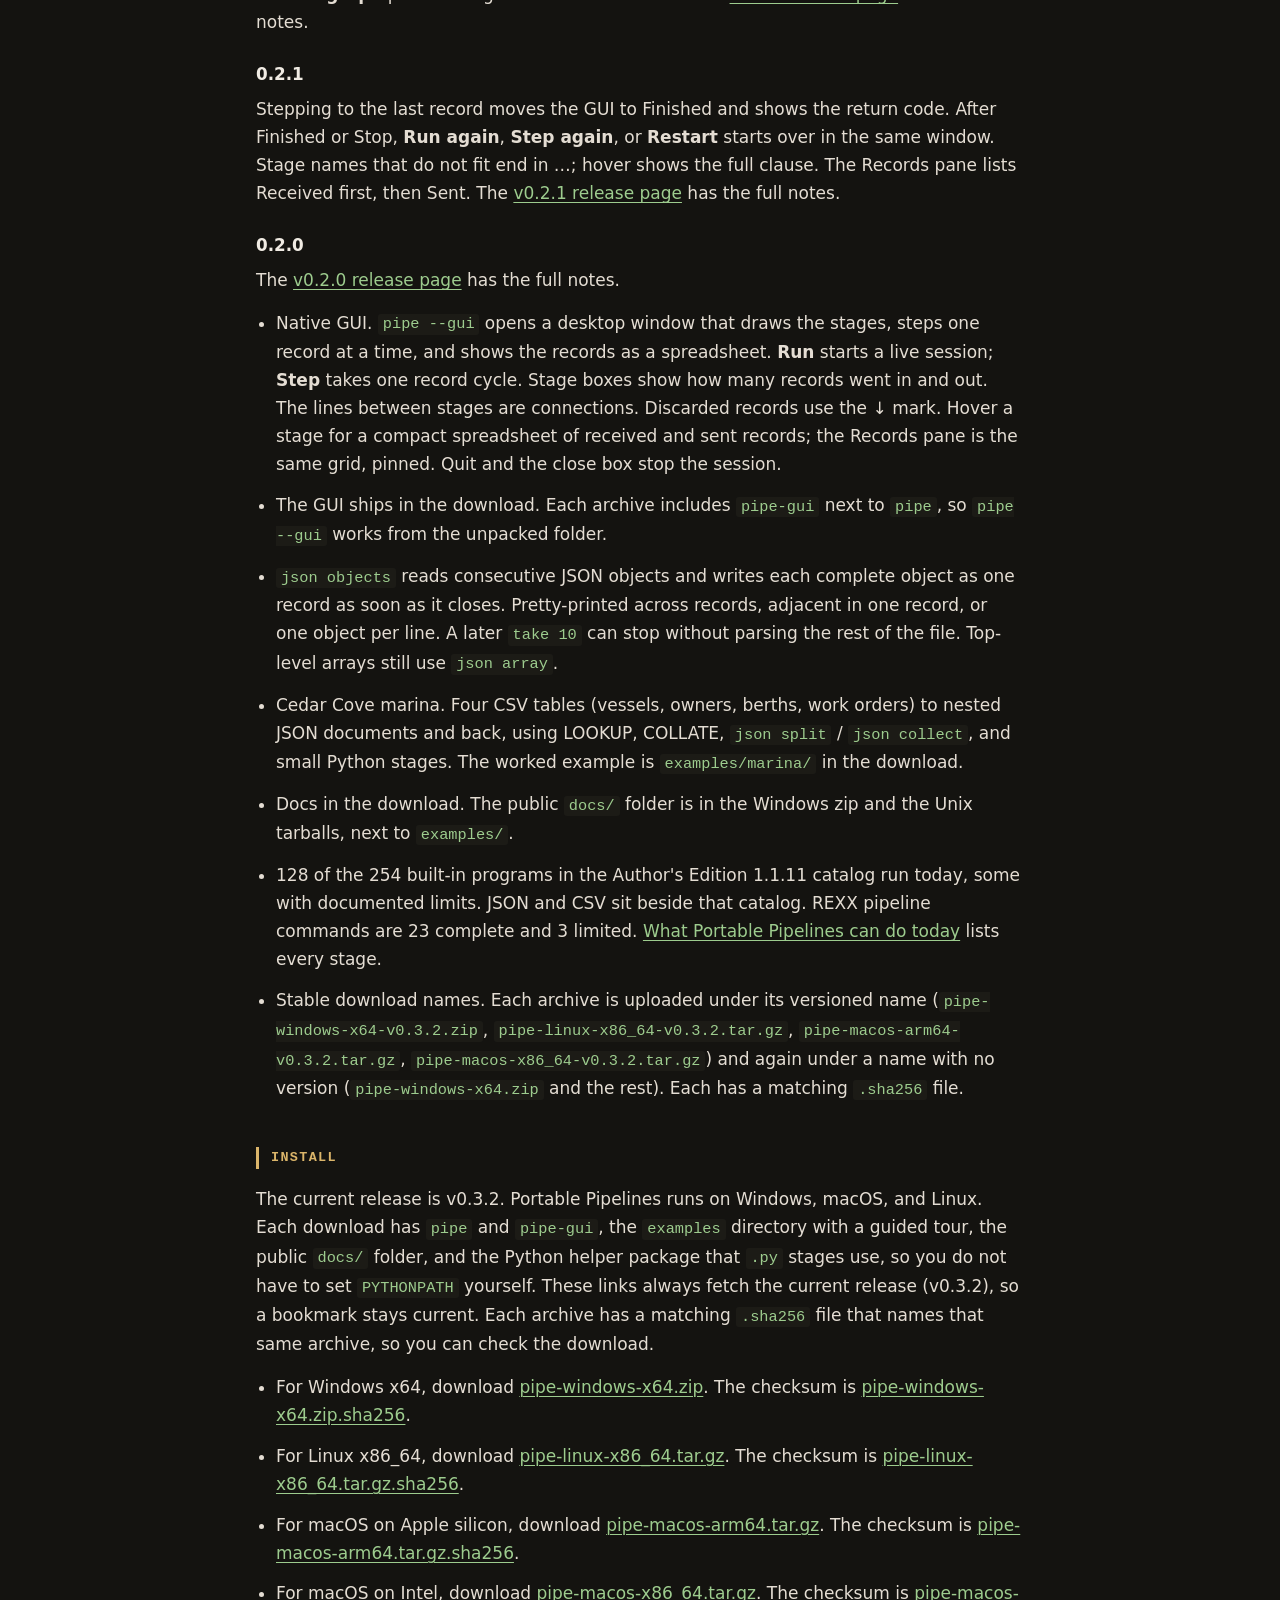
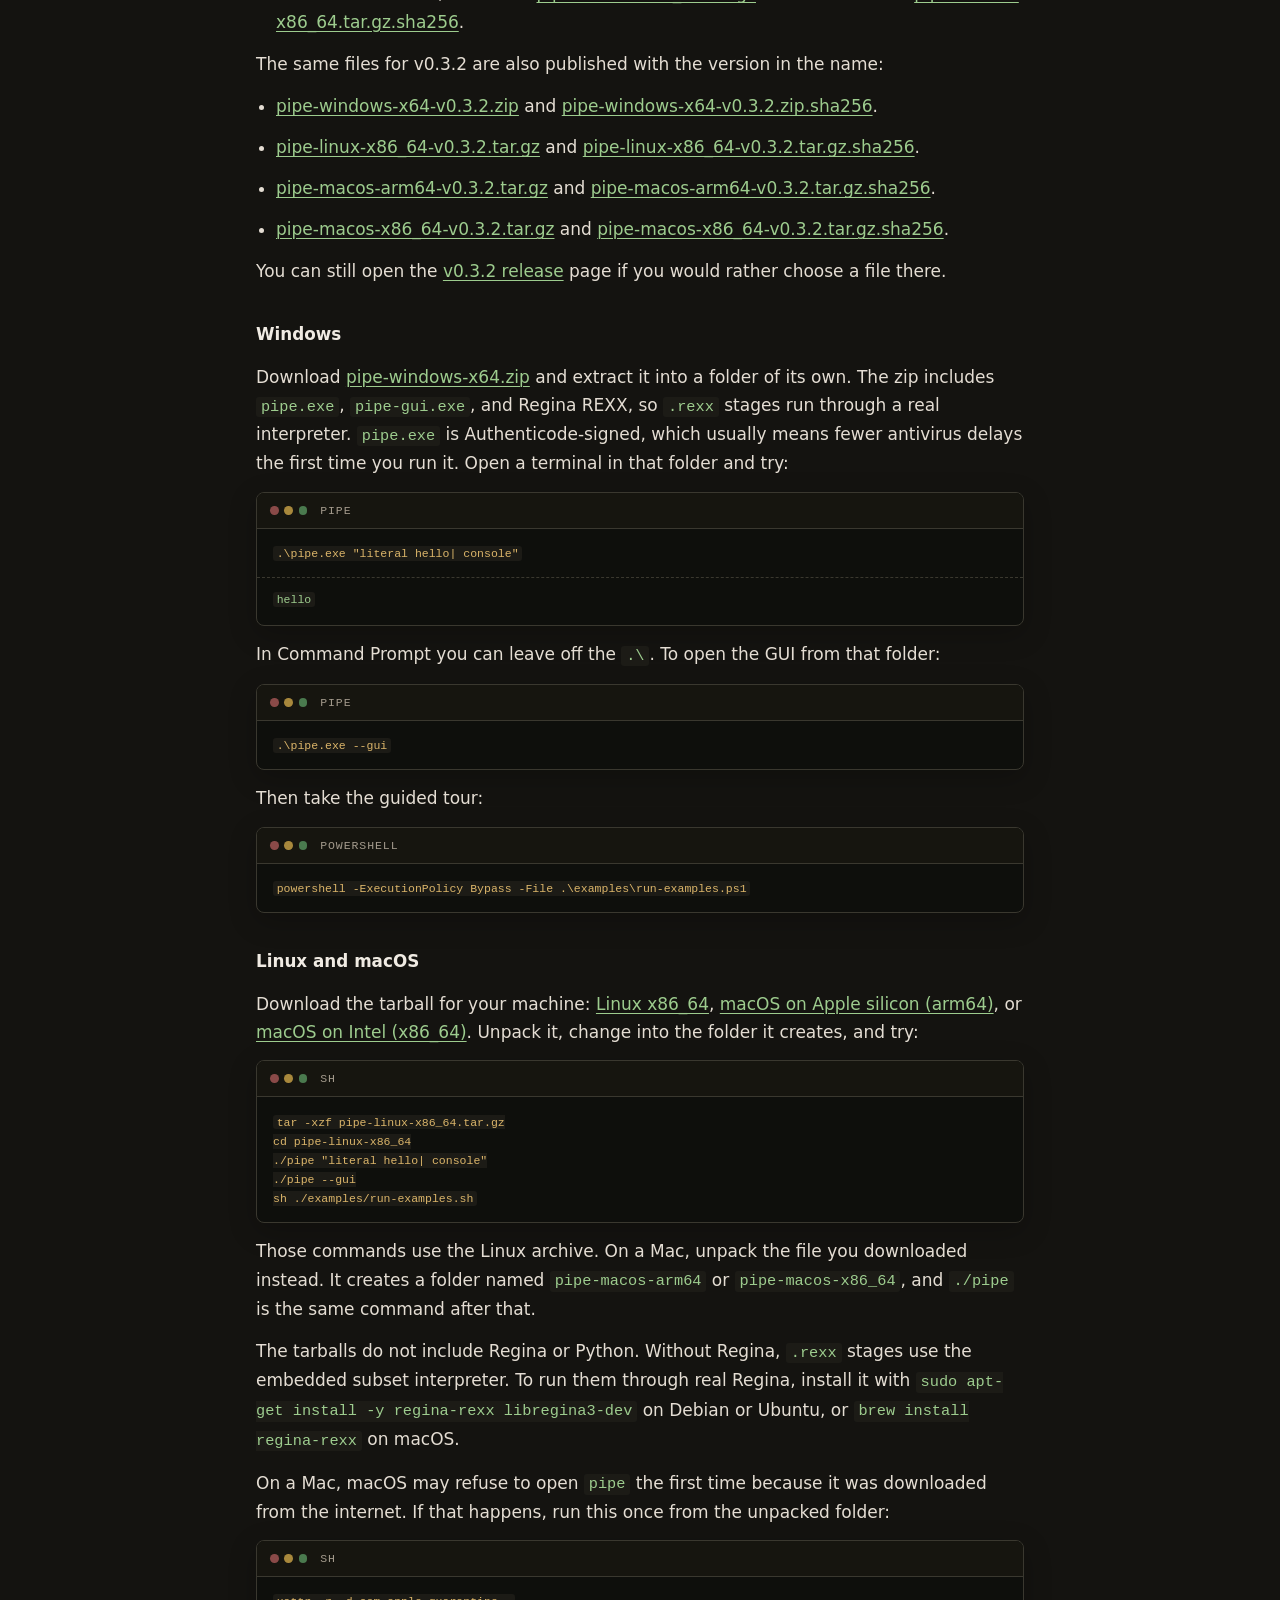
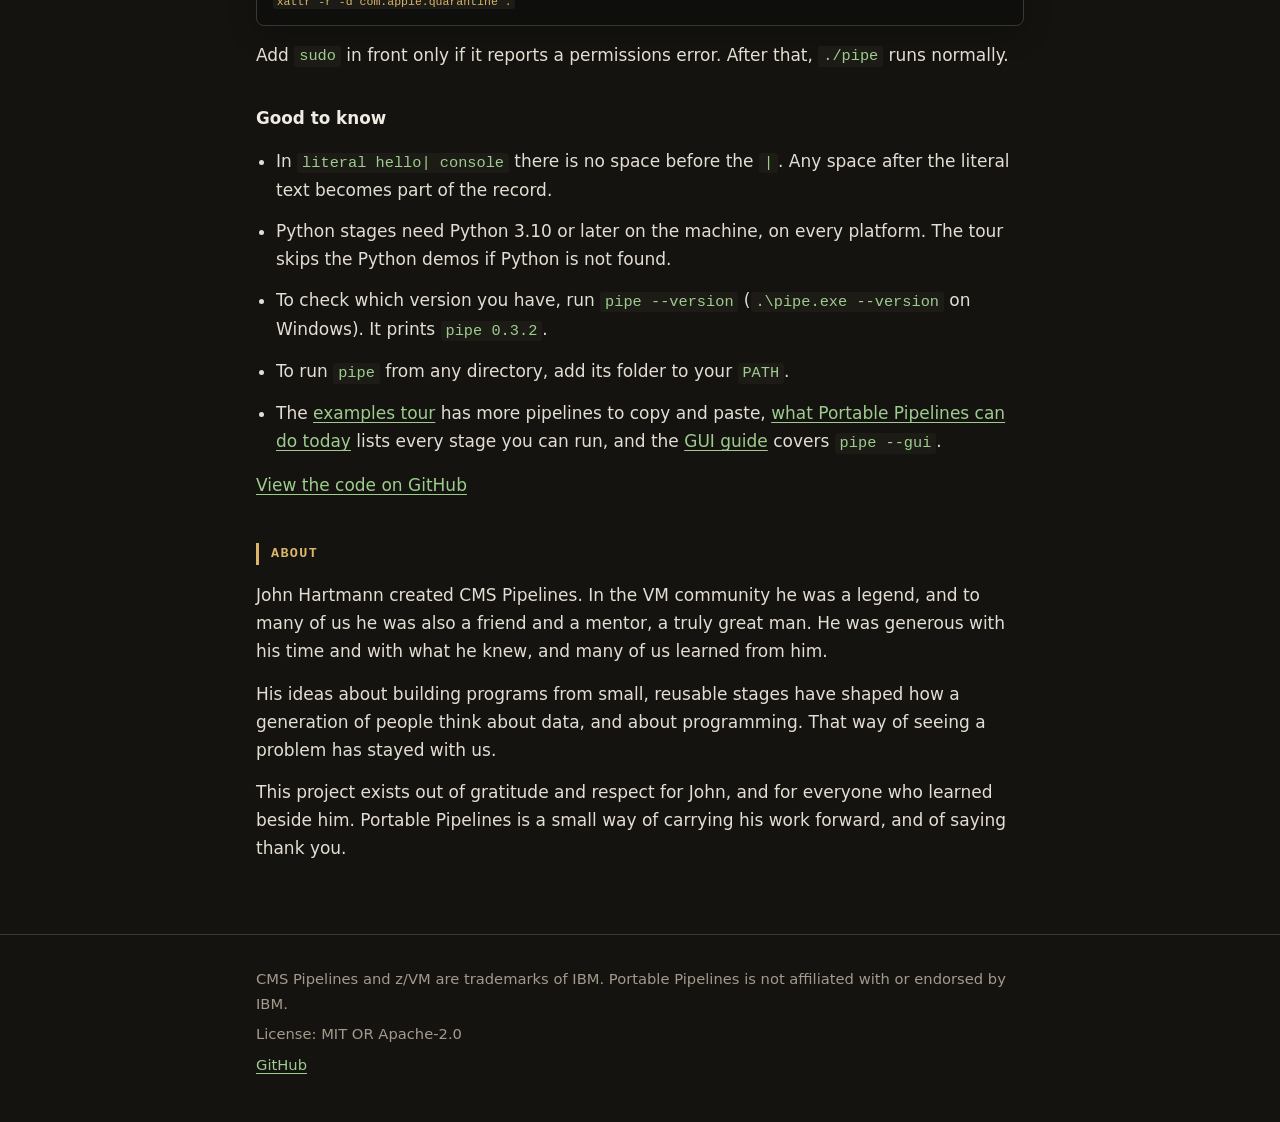
==== commit d3125255: "Update the site for Portable Pipelines v0.3.2 Point current-release copy, versioned downloads, and d" ====
--- a/index.html
+++ b/index.html
@@ -67,9 +67,9 @@
         do not have to know about each other.
       </p>
       <p>
-        The current release is v0.3.1. Run <code>pipe --gui</code> from the
+        The current release is v0.3.2. Run <code>pipe --gui</code> from the
         unpacked download to open the native GUI. See
-        <a href="#whats-new">What's new in v0.3.1</a>.
+        <a href="#whats-new">What's new in v0.3.2</a>.
       </p>
 
       <section id="gui" aria-labelledby="gui-heading">
@@ -147,7 +147,7 @@
         </div>
         <p>
           The
-          <a href="https://github.com/portable-pipelines/portable-pipelines/blob/v0.3.1/docs/gui.md">GUI guide</a>
+          <a href="https://github.com/portable-pipelines/portable-pipelines/blob/v0.3.2/docs/gui.md">GUI guide</a>
           has a tutorial, walkthroughs, and a reference.
         </p>
       </section>
@@ -494,15 +494,36 @@
       </section>
 
       <section id="whats-new" aria-labelledby="whats-new-heading">
-        <h2 id="whats-new-heading">What's new in v0.3.1</h2>
-        <p>
-          The current release is v0.3.1, published 14 November 2026
-          (v0.3.0 was 12 November). <code>pipe --version</code> prints
-          <code>pipe 0.3.1</code>. The
-          <a href="https://github.com/portable-pipelines/portable-pipelines/releases/tag/v0.3.1">v0.3.1 release page</a>
+        <h2 id="whats-new-heading">What's new in v0.3.2</h2>
+        <p>
+          The current release is v0.3.2, published 19 November 2026
+          (v0.3.1 was 14 November). <code>pipe --version</code> prints
+          <code>pipe 0.3.2</code>. The
+          <a href="https://github.com/portable-pipelines/portable-pipelines/releases/tag/v0.3.2">v0.3.2 release page</a>
           has the full notes, and the
-          <a href="https://github.com/portable-pipelines/portable-pipelines/blob/v0.3.1/docs/gui.md">GUI guide</a>
+          <a href="https://github.com/portable-pipelines/portable-pipelines/blob/v0.3.2/docs/gui.md">GUI guide</a>
           covers the GUI.
+        </p>
+        <h3 id="whats-new-032">v0.3.2</h3>
+        <p>
+          The mouse wheel scrolls the pane under the pointer.
+          Shift+wheel scrolls sideways. Ctrl+wheel zooms on the pointer
+          (⌘+wheel on macOS). Connections take a short right-angle
+          route around stage boxes, with no looping lines. Each
+          parallel long connection has its own track. Palette groups
+          start collapsed.
+        </p>
+        <p>
+          A parse or operand error in Source shows as a wrapping line
+          under the editor. Right-click
+          <strong>Console and messages</strong> and choose
+          <strong>Clear</strong>, or press <strong>Clear</strong> in
+          that pane's header, to empty the log and CONSOLE output shown
+          there. The last folder a <code>.pipe</code> was opened or
+          saved, Layout, and <strong>Show records</strong> are
+          remembered between sessions. After Run, Console says
+          <code>Run started. Any files the pipeline writes are written
+          now.</code>
         </p>
         <h3 id="whats-new-031">v0.3.1</h3>
         <p>
@@ -624,16 +645,16 @@
             catalog run today, some with documented limits. JSON and CSV sit
             beside that catalog. REXX pipeline commands are 23 complete and
             3 limited.
-            <a href="https://github.com/portable-pipelines/portable-pipelines/blob/v0.3.1/docs/STATUS.md">What Portable Pipelines can do today</a>
+            <a href="https://github.com/portable-pipelines/portable-pipelines/blob/v0.3.2/docs/STATUS.md">What Portable Pipelines can do today</a>
             lists every stage.
           </li>
           <li>
             Stable download names. Each archive is uploaded under its
             versioned name
-            (<code>pipe-windows-x64-v0.3.1.zip</code>,
-            <code>pipe-linux-x86_64-v0.3.1.tar.gz</code>,
-            <code>pipe-macos-arm64-v0.3.1.tar.gz</code>,
-            <code>pipe-macos-x86_64-v0.3.1.tar.gz</code>)
+            (<code>pipe-windows-x64-v0.3.2.zip</code>,
+            <code>pipe-linux-x86_64-v0.3.2.tar.gz</code>,
+            <code>pipe-macos-arm64-v0.3.2.tar.gz</code>,
+            <code>pipe-macos-x86_64-v0.3.2.tar.gz</code>)
             and again under a name with no version
             (<code>pipe-windows-x64.zip</code> and the rest). Each has a
             matching <code>.sha256</code> file.
@@ -644,13 +665,13 @@
       <section id="install" aria-labelledby="install-heading">
         <h2 id="install-heading">Install</h2>
         <p>
-          The current release is v0.3.1. Portable Pipelines runs on Windows,
+          The current release is v0.3.2. Portable Pipelines runs on Windows,
           macOS, and Linux. Each download has <code>pipe</code> and
           <code>pipe-gui</code>, the <code>examples</code> directory with a
           guided tour, the public <code>docs/</code> folder, and the Python
           helper package that <code>.py</code> stages use, so you do not
           have to set <code>PYTHONPATH</code> yourself. These links always
-          fetch the current release (v0.3.1), so a bookmark stays current. Each
+          fetch the current release (v0.3.2), so a bookmark stays current. Each
           archive has a matching <code>.sha256</code> file that names that
           same archive, so you can check the download.
         </p>
@@ -681,34 +702,34 @@
           </li>
         </ul>
         <p>
-          The same files for v0.3.1 are also published with the version in
+          The same files for v0.3.2 are also published with the version in
           the name:
         </p>
         <ul>
           <li>
-            <a href="https://github.com/portable-pipelines/portable-pipelines/releases/download/v0.3.1/pipe-windows-x64-v0.3.1.zip">pipe-windows-x64-v0.3.1.zip</a>
+            <a href="https://github.com/portable-pipelines/portable-pipelines/releases/download/v0.3.2/pipe-windows-x64-v0.3.2.zip">pipe-windows-x64-v0.3.2.zip</a>
             and
-            <a href="https://github.com/portable-pipelines/portable-pipelines/releases/download/v0.3.1/pipe-windows-x64-v0.3.1.zip.sha256">pipe-windows-x64-v0.3.1.zip.sha256</a>.
-          </li>
-          <li>
-            <a href="https://github.com/portable-pipelines/portable-pipelines/releases/download/v0.3.1/pipe-linux-x86_64-v0.3.1.tar.gz">pipe-linux-x86_64-v0.3.1.tar.gz</a>
+            <a href="https://github.com/portable-pipelines/portable-pipelines/releases/download/v0.3.2/pipe-windows-x64-v0.3.2.zip.sha256">pipe-windows-x64-v0.3.2.zip.sha256</a>.
+          </li>
+          <li>
+            <a href="https://github.com/portable-pipelines/portable-pipelines/releases/download/v0.3.2/pipe-linux-x86_64-v0.3.2.tar.gz">pipe-linux-x86_64-v0.3.2.tar.gz</a>
             and
-            <a href="https://github.com/portable-pipelines/portable-pipelines/releases/download/v0.3.1/pipe-linux-x86_64-v0.3.1.tar.gz.sha256">pipe-linux-x86_64-v0.3.1.tar.gz.sha256</a>.
-          </li>
-          <li>
-            <a href="https://github.com/portable-pipelines/portable-pipelines/releases/download/v0.3.1/pipe-macos-arm64-v0.3.1.tar.gz">pipe-macos-arm64-v0.3.1.tar.gz</a>
+            <a href="https://github.com/portable-pipelines/portable-pipelines/releases/download/v0.3.2/pipe-linux-x86_64-v0.3.2.tar.gz.sha256">pipe-linux-x86_64-v0.3.2.tar.gz.sha256</a>.
+          </li>
+          <li>
+            <a href="https://github.com/portable-pipelines/portable-pipelines/releases/download/v0.3.2/pipe-macos-arm64-v0.3.2.tar.gz">pipe-macos-arm64-v0.3.2.tar.gz</a>
             and
-            <a href="https://github.com/portable-pipelines/portable-pipelines/releases/download/v0.3.1/pipe-macos-arm64-v0.3.1.tar.gz.sha256">pipe-macos-arm64-v0.3.1.tar.gz.sha256</a>.
-          </li>
-          <li>
-            <a href="https://github.com/portable-pipelines/portable-pipelines/releases/download/v0.3.1/pipe-macos-x86_64-v0.3.1.tar.gz">pipe-macos-x86_64-v0.3.1.tar.gz</a>
+            <a href="https://github.com/portable-pipelines/portable-pipelines/releases/download/v0.3.2/pipe-macos-arm64-v0.3.2.tar.gz.sha256">pipe-macos-arm64-v0.3.2.tar.gz.sha256</a>.
+          </li>
+          <li>
+            <a href="https://github.com/portable-pipelines/portable-pipelines/releases/download/v0.3.2/pipe-macos-x86_64-v0.3.2.tar.gz">pipe-macos-x86_64-v0.3.2.tar.gz</a>
             and
-            <a href="https://github.com/portable-pipelines/portable-pipelines/releases/download/v0.3.1/pipe-macos-x86_64-v0.3.1.tar.gz.sha256">pipe-macos-x86_64-v0.3.1.tar.gz.sha256</a>.
+            <a href="https://github.com/portable-pipelines/portable-pipelines/releases/download/v0.3.2/pipe-macos-x86_64-v0.3.2.tar.gz.sha256">pipe-macos-x86_64-v0.3.2.tar.gz.sha256</a>.
           </li>
         </ul>
         <p>
           You can still open the
-          <a href="https://github.com/portable-pipelines/portable-pipelines/releases/tag/v0.3.1">v0.3.1 release</a>
+          <a href="https://github.com/portable-pipelines/portable-pipelines/releases/tag/v0.3.2">v0.3.2 release</a>
           page if you would rather choose a file there.
         </p>
 
@@ -817,7 +838,7 @@
           <li>
             To check which version you have, run <code>pipe --version</code>
             (<code>.\pipe.exe --version</code> on Windows). It prints
-            <code>pipe 0.3.1</code>.
+            <code>pipe 0.3.2</code>.
           </li>
           <li>
             To run <code>pipe</code> from any directory, add its folder to your
@@ -825,11 +846,11 @@
           </li>
           <li>
             The
-            <a href="https://github.com/portable-pipelines/portable-pipelines/blob/v0.3.1/examples/README.md">examples tour</a>
+            <a href="https://github.com/portable-pipelines/portable-pipelines/blob/v0.3.2/examples/README.md">examples tour</a>
             has more pipelines to copy and paste,
-            <a href="https://github.com/portable-pipelines/portable-pipelines/blob/v0.3.1/docs/STATUS.md">what Portable Pipelines can do today</a>
+            <a href="https://github.com/portable-pipelines/portable-pipelines/blob/v0.3.2/docs/STATUS.md">what Portable Pipelines can do today</a>
             lists every stage you can run, and the
-            <a href="https://github.com/portable-pipelines/portable-pipelines/blob/v0.3.1/docs/gui.md">GUI guide</a>
+            <a href="https://github.com/portable-pipelines/portable-pipelines/blob/v0.3.2/docs/gui.md">GUI guide</a>
             covers <code>pipe --gui</code>.
           </li>
         </ul>
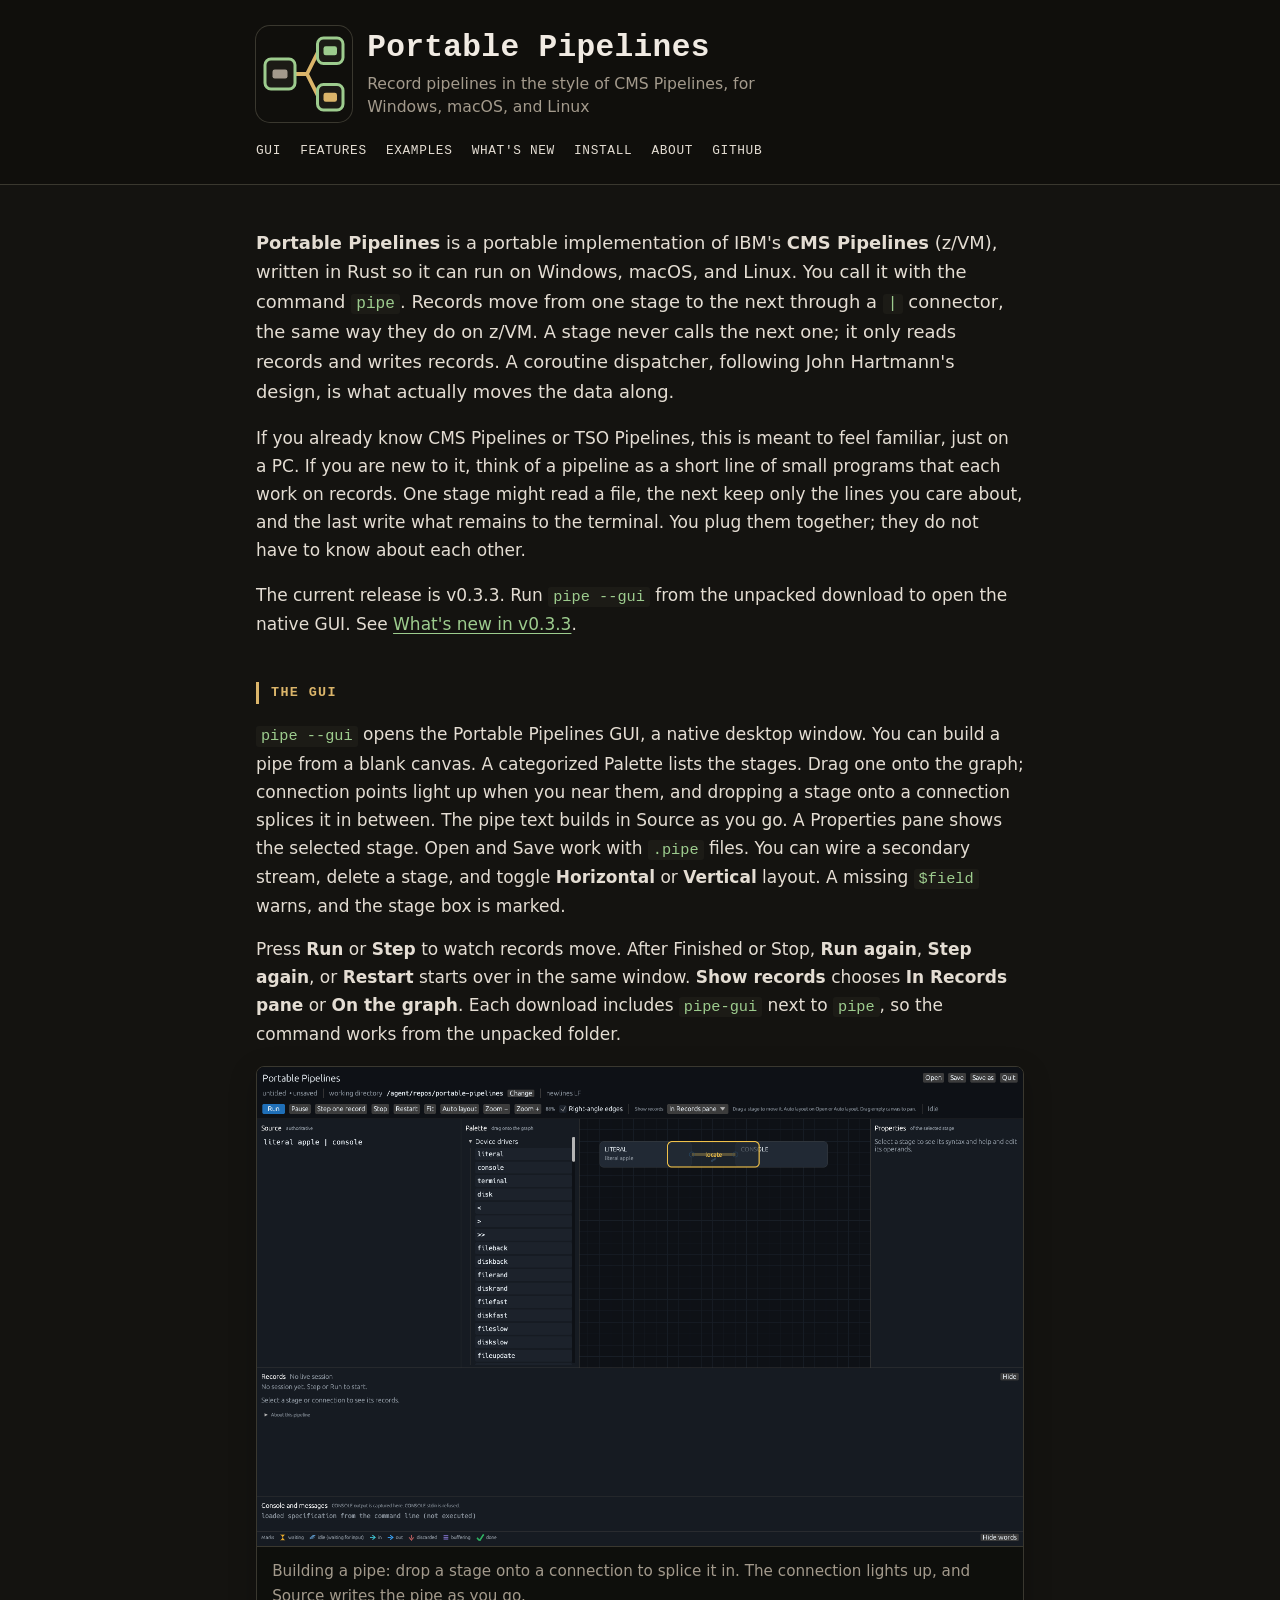
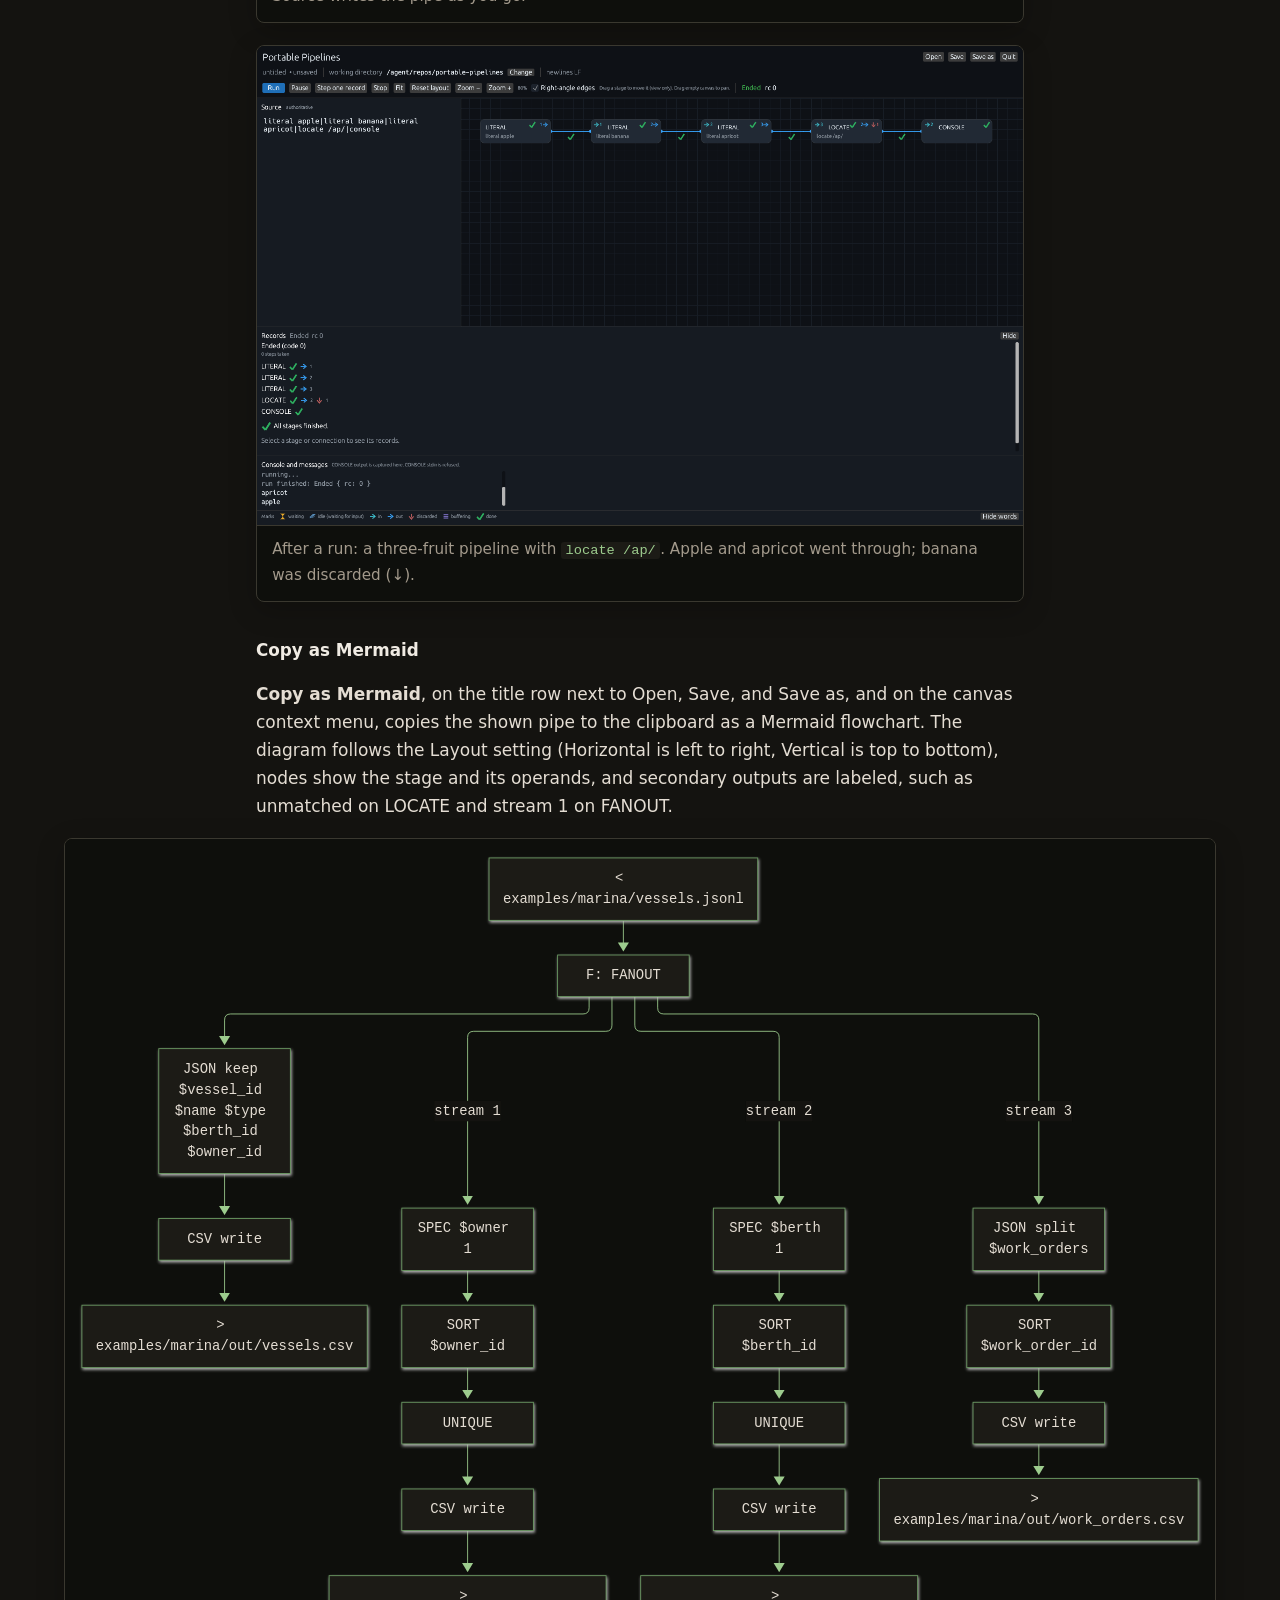
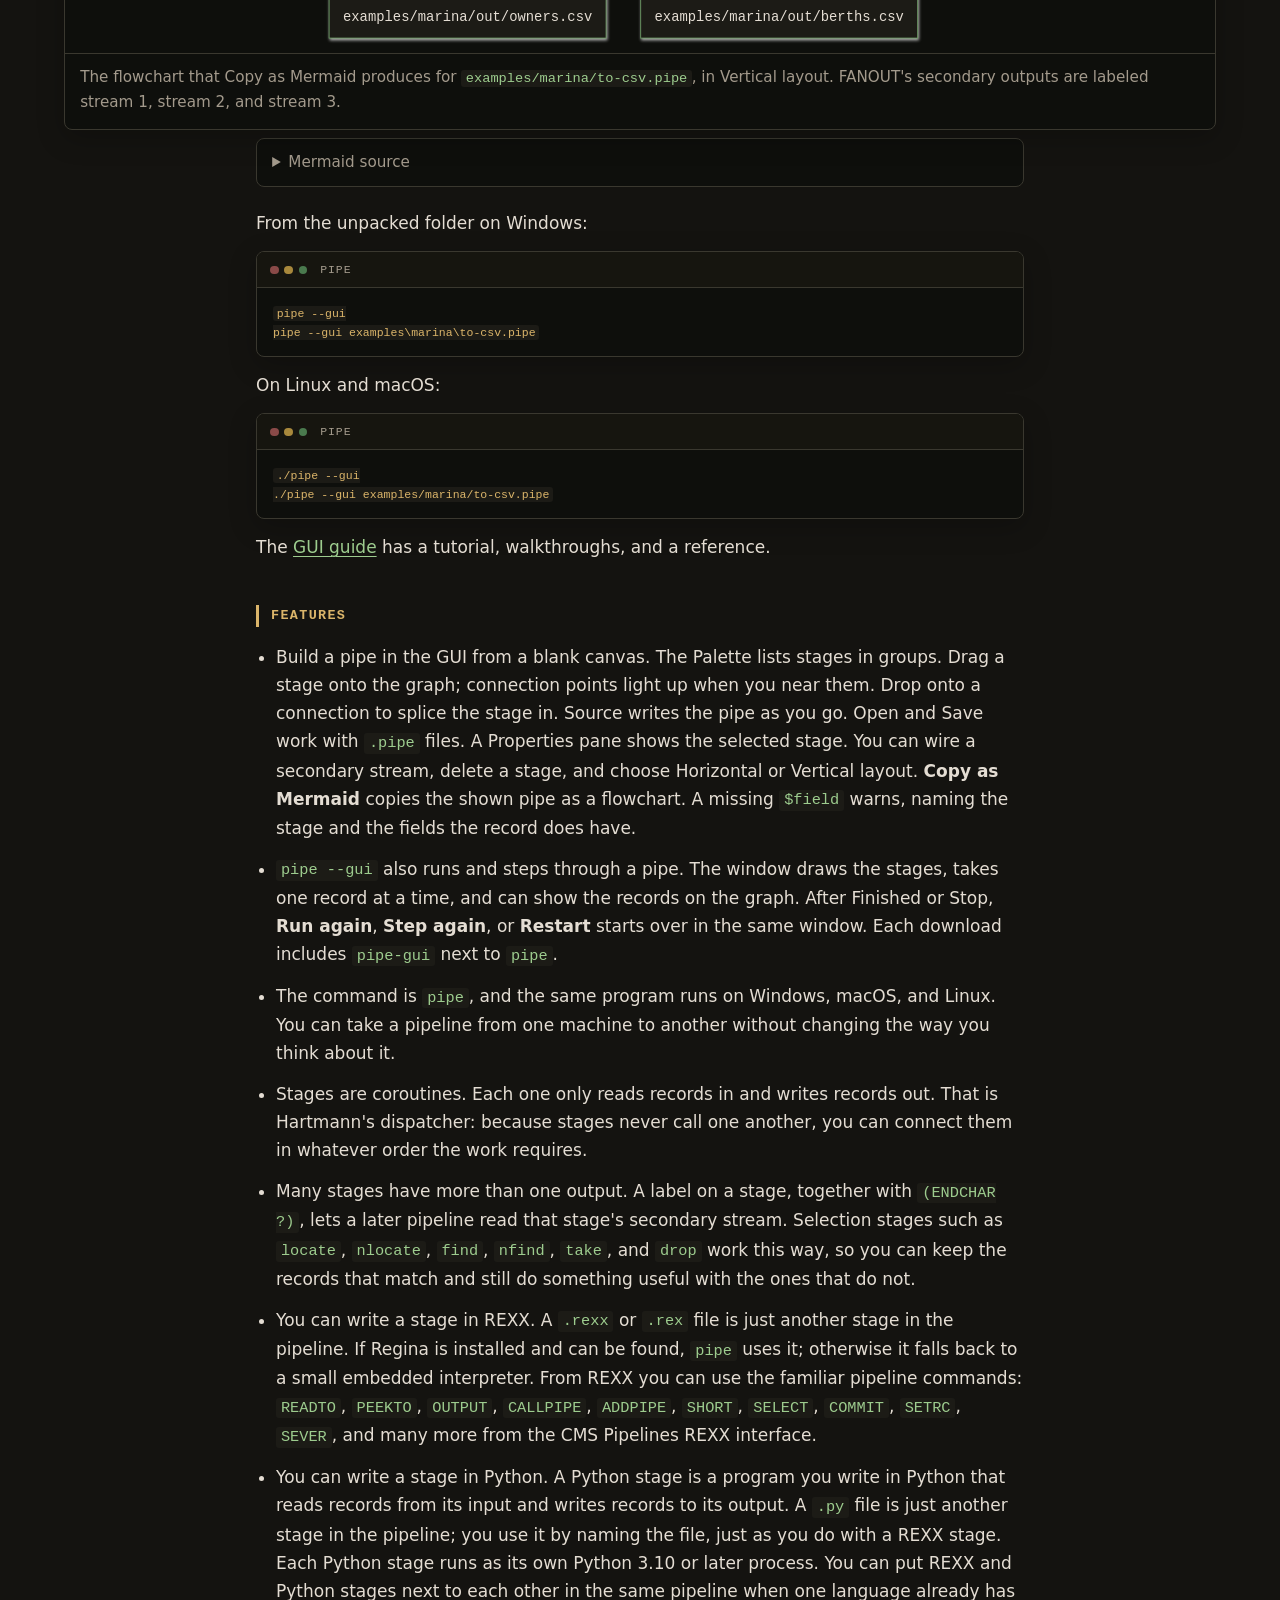
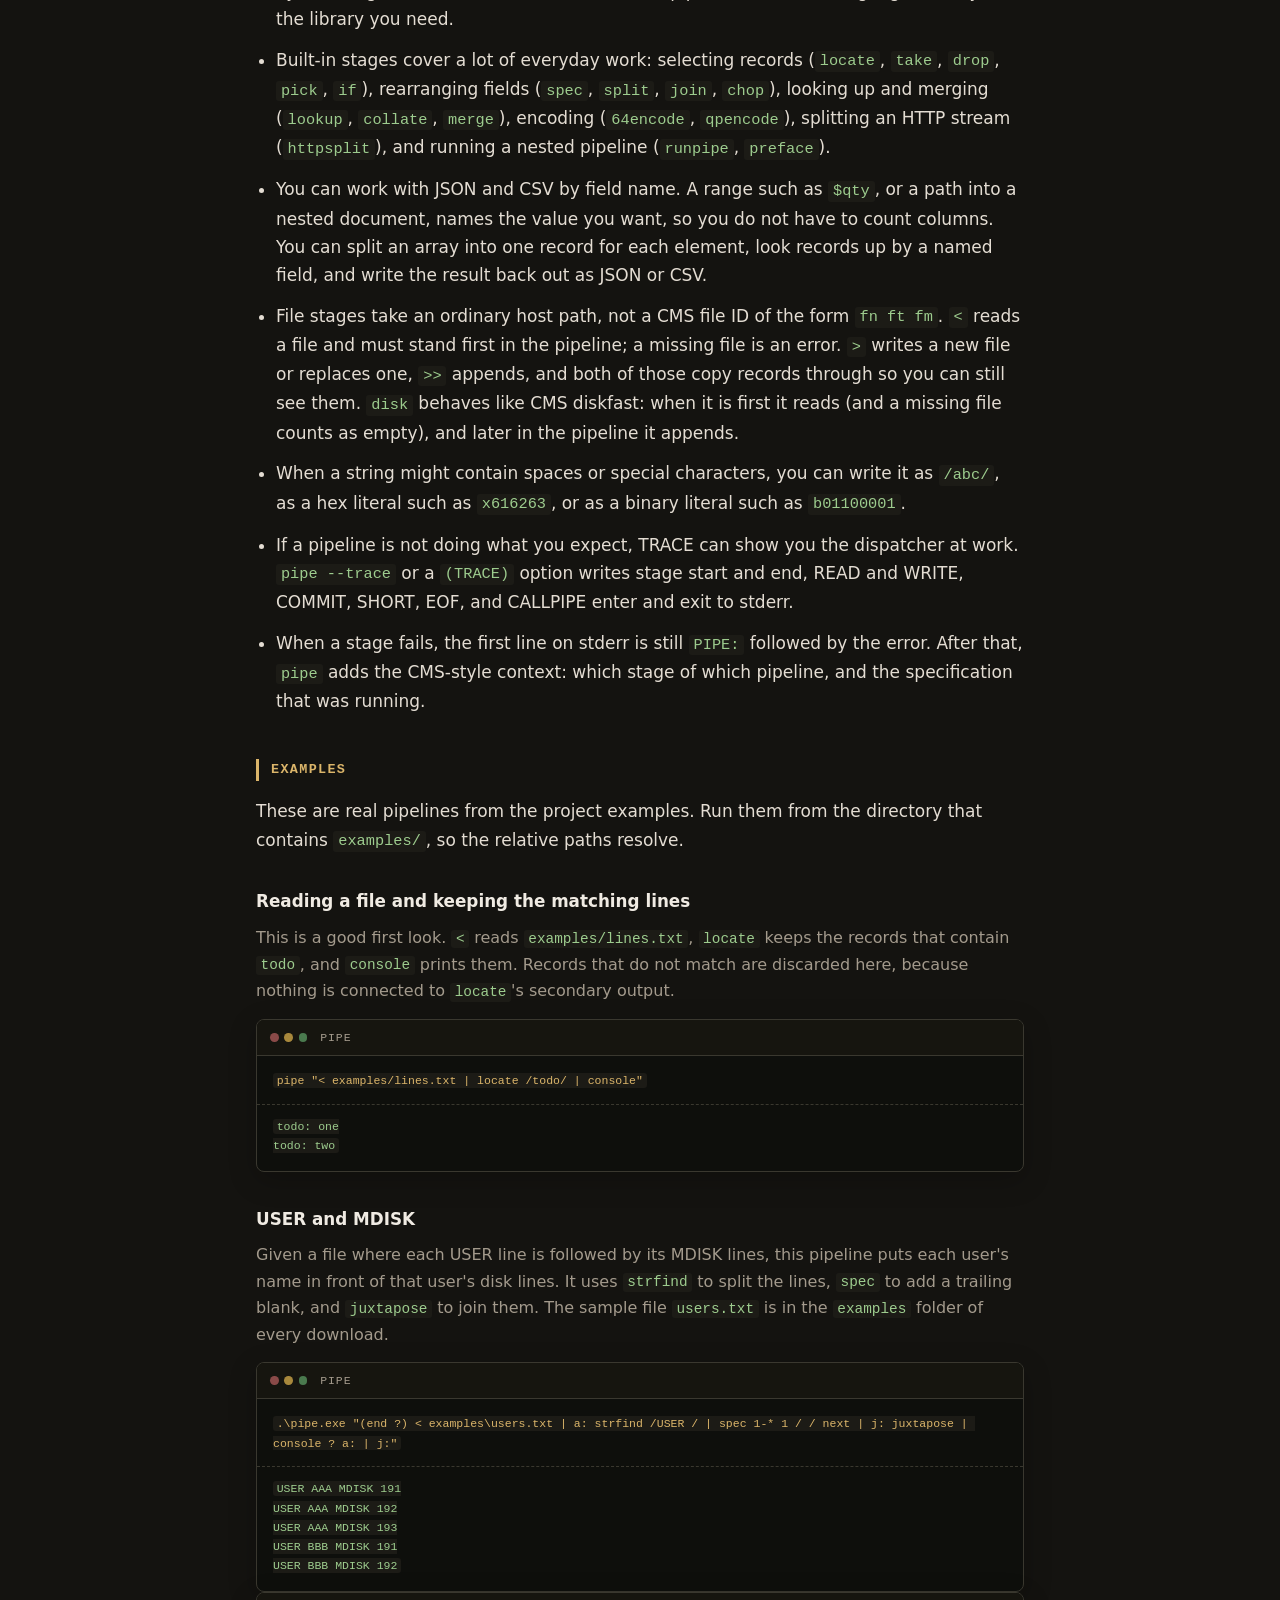
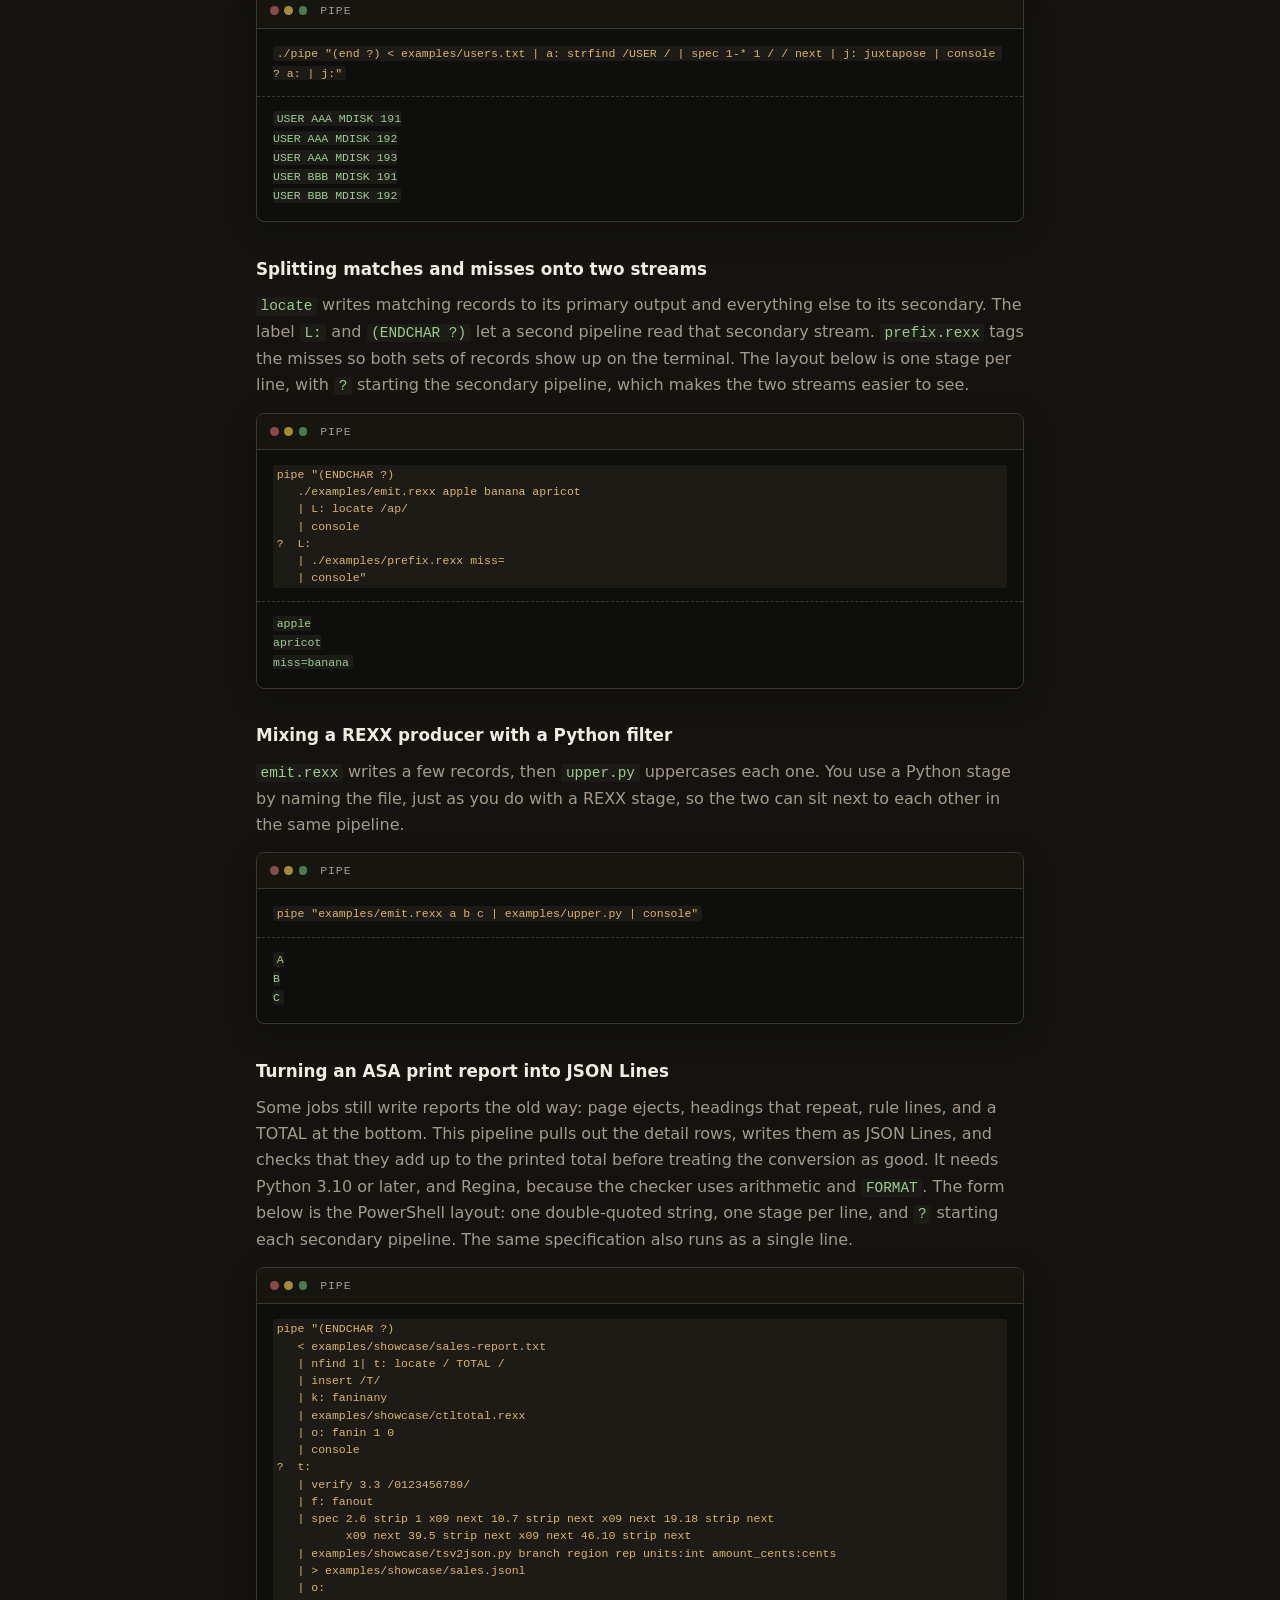
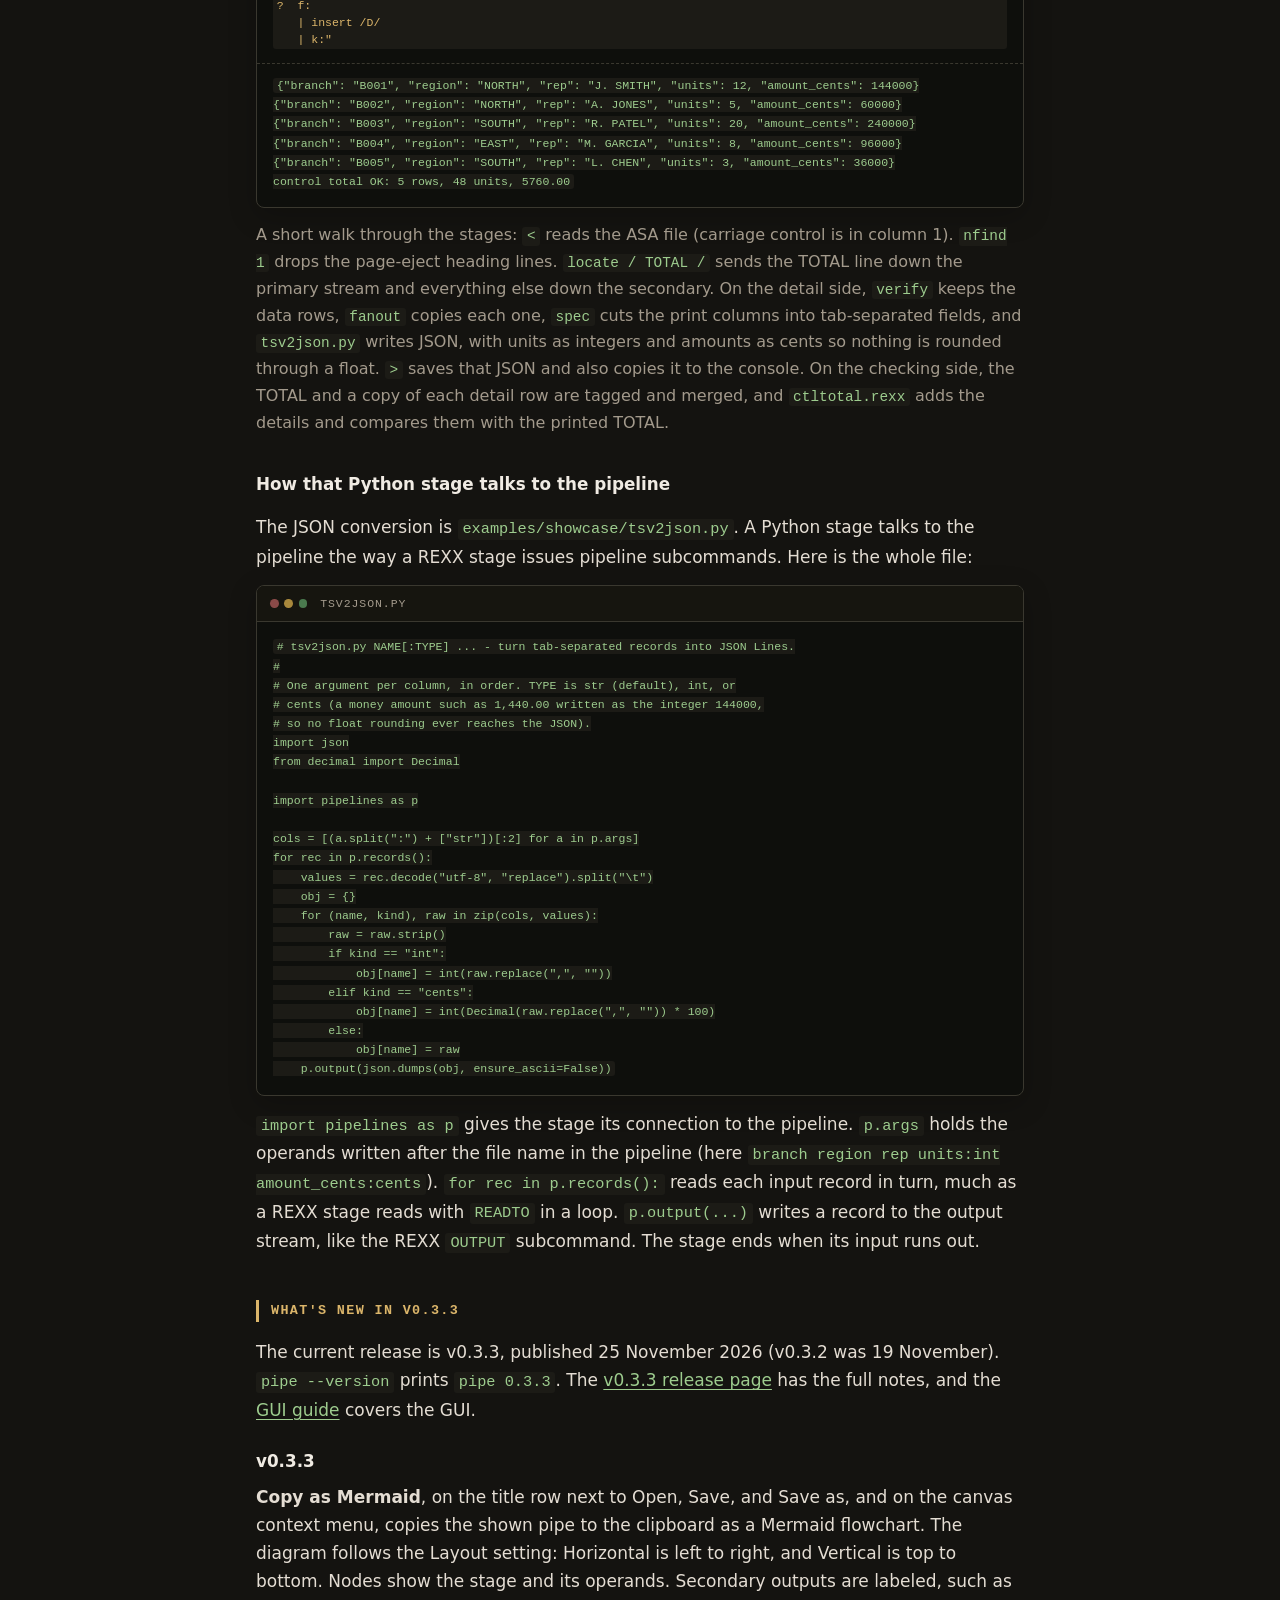
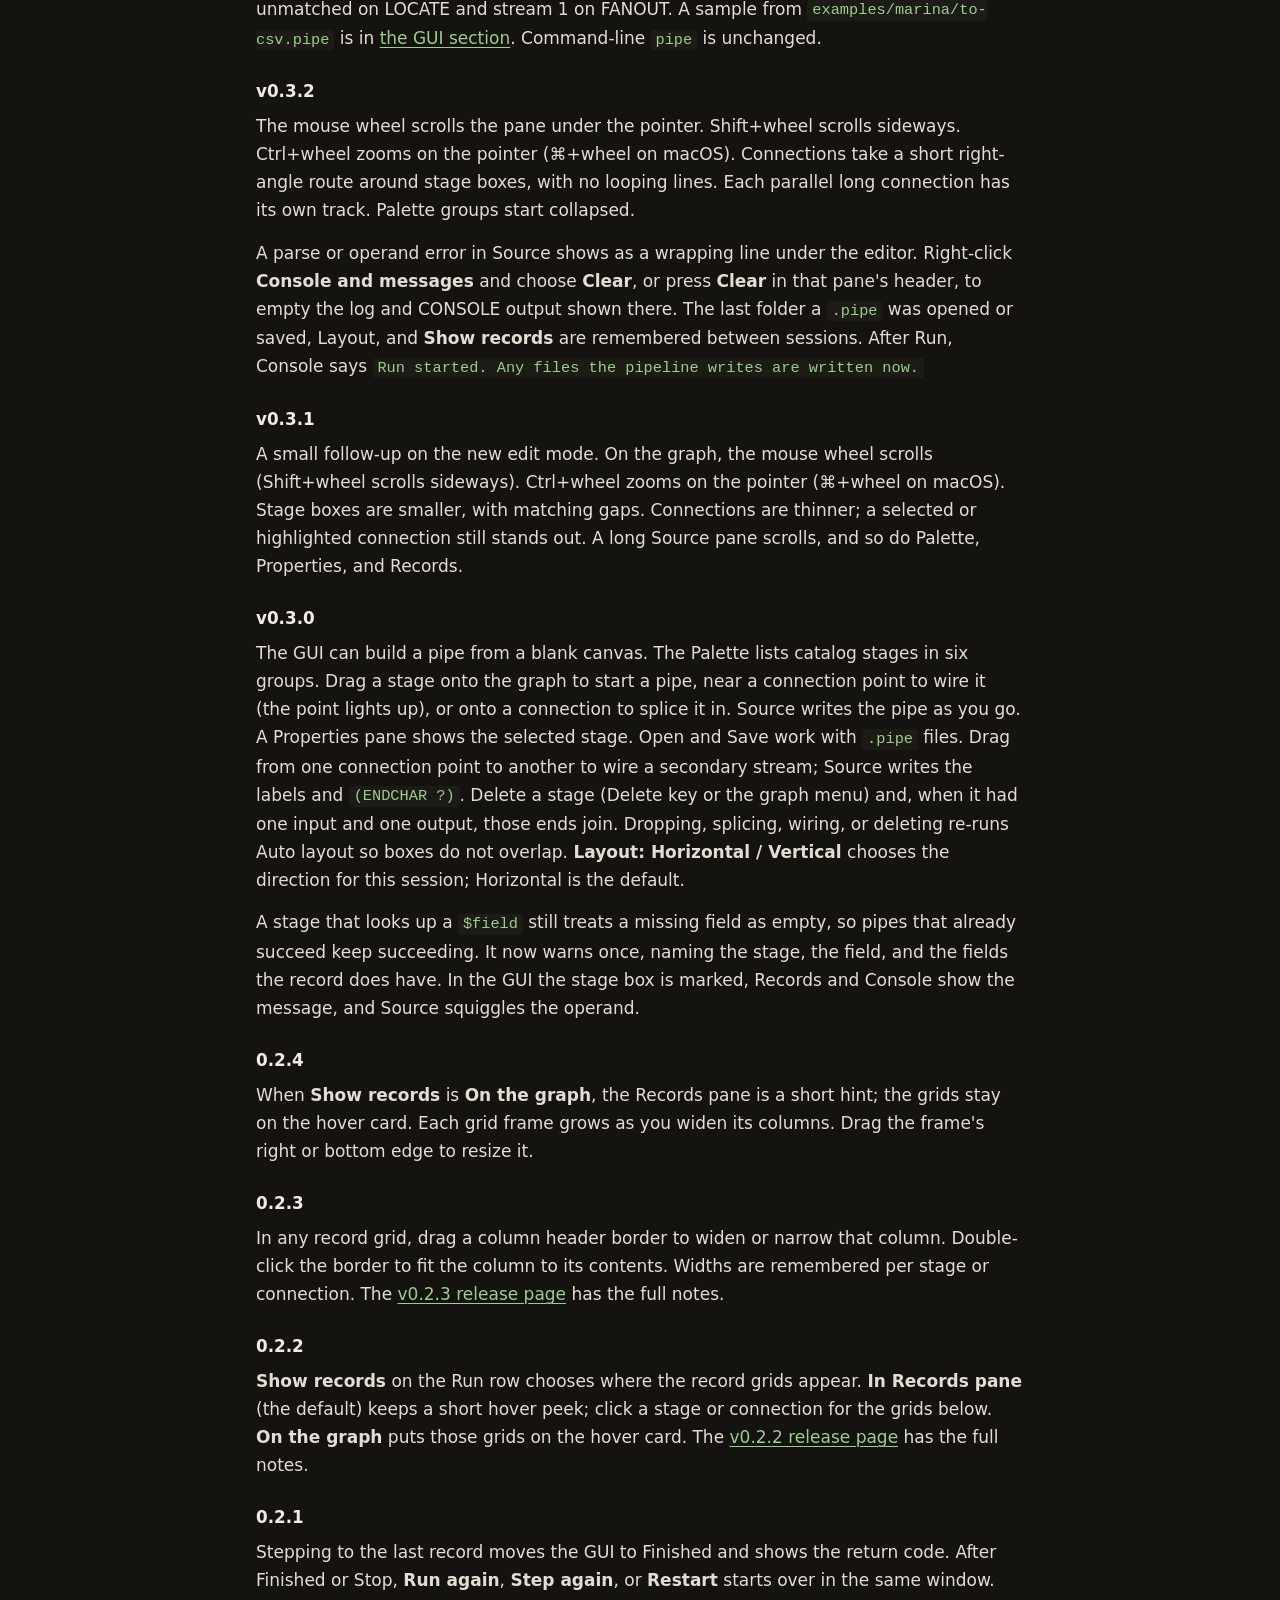
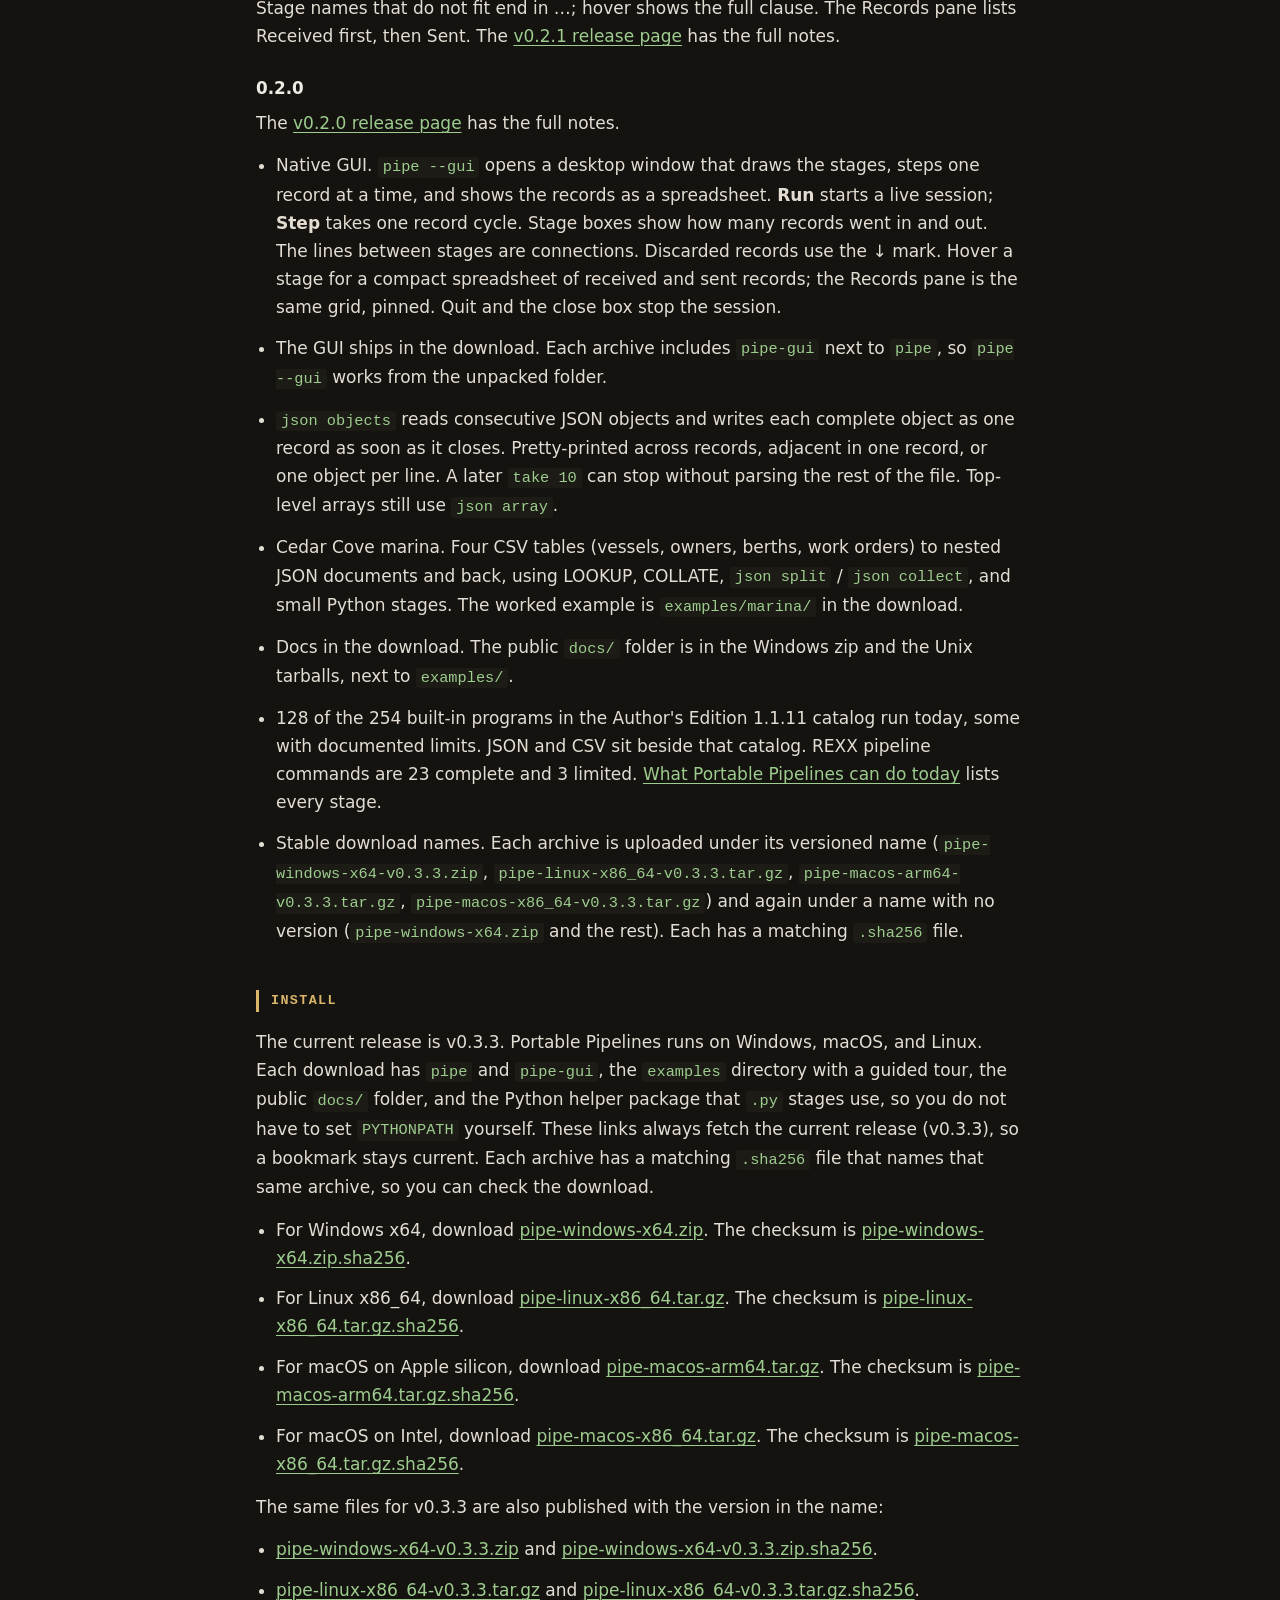
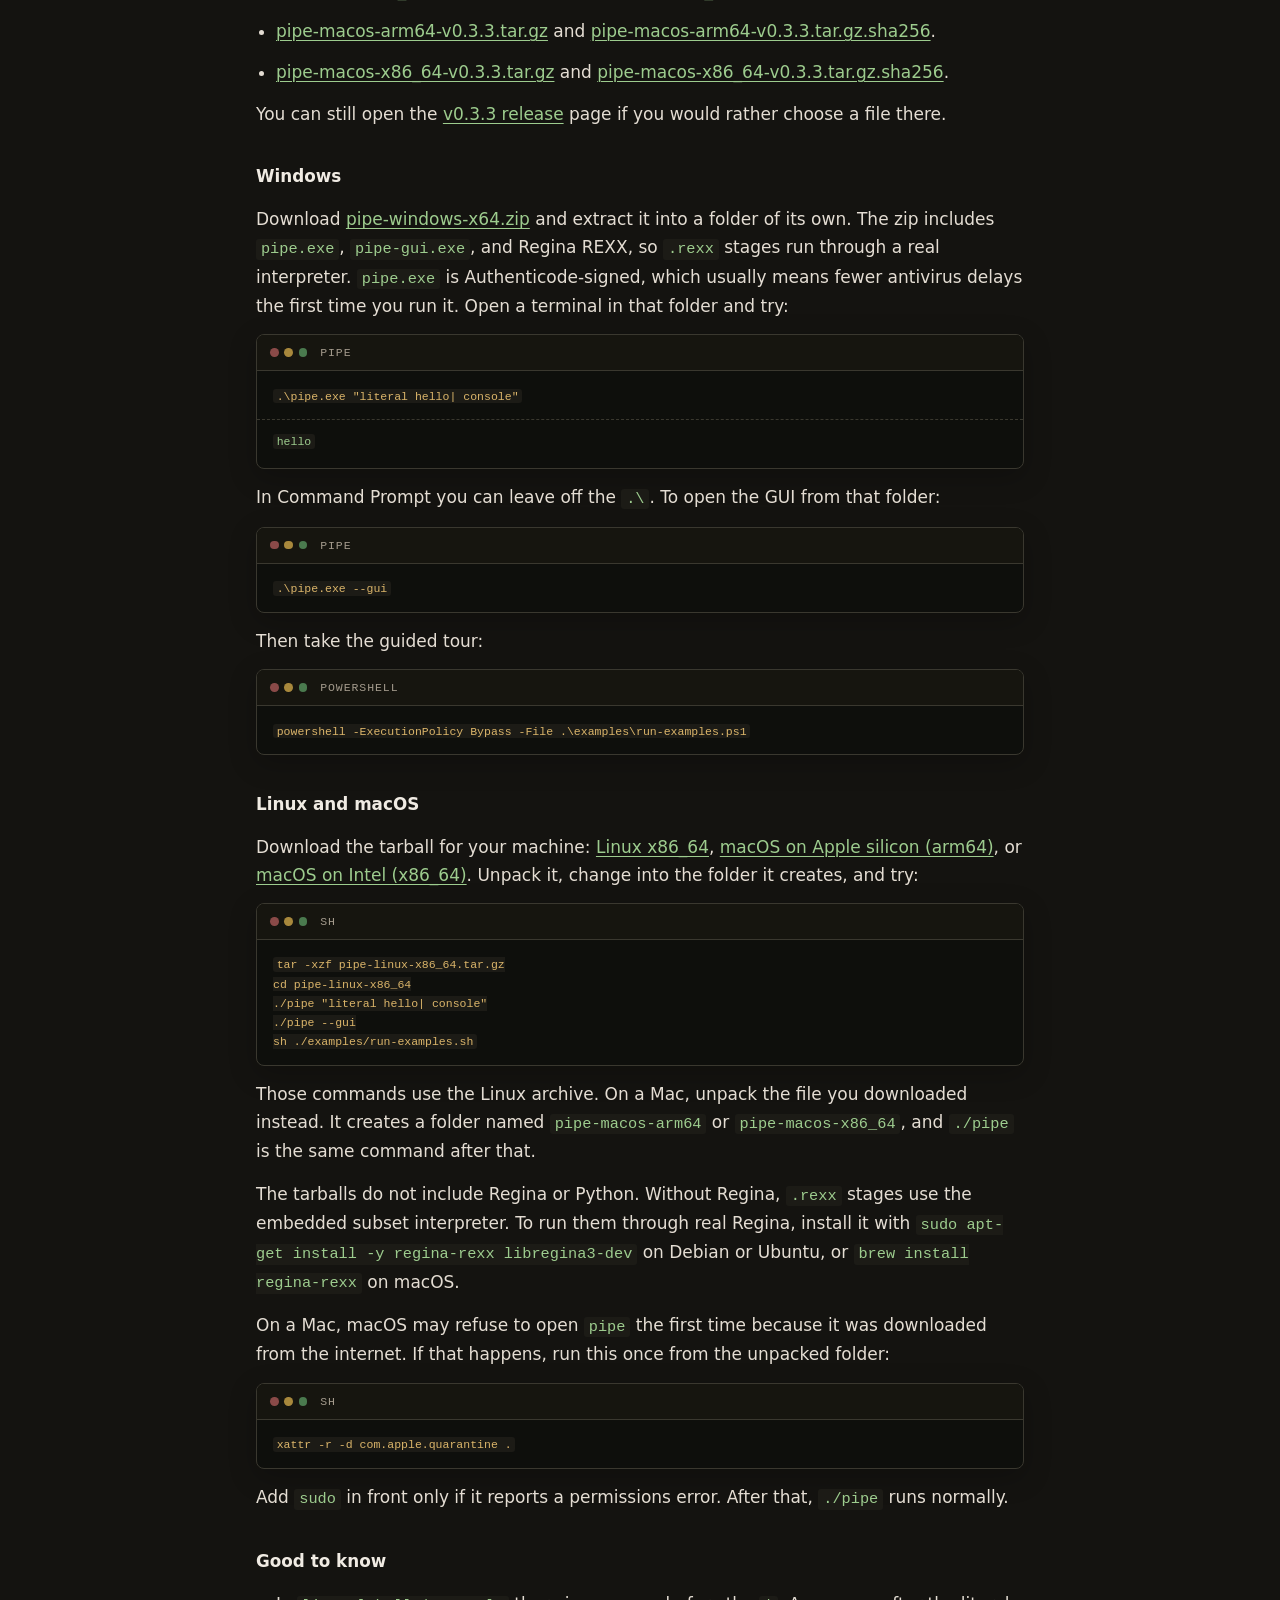
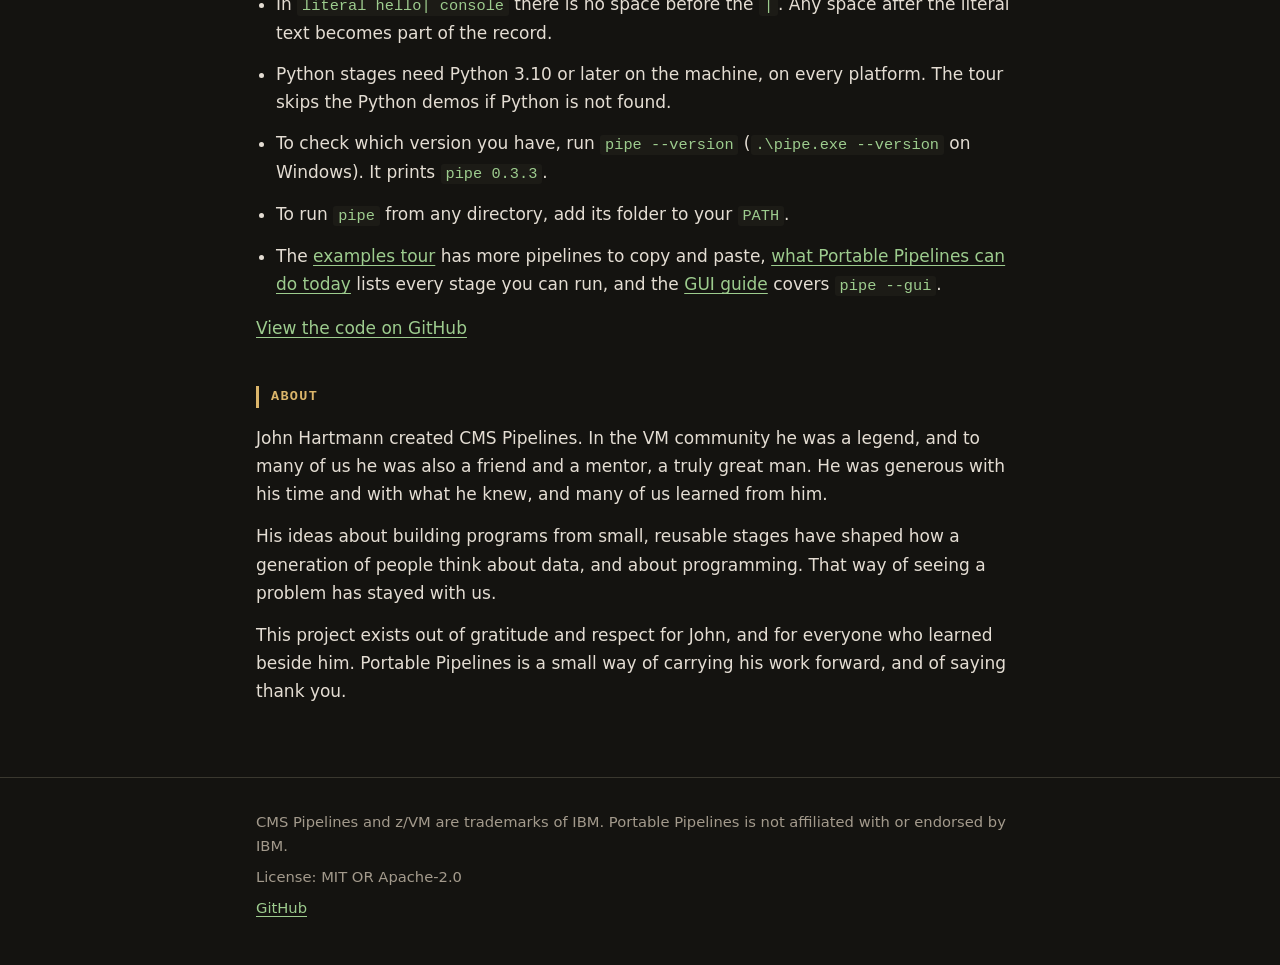
==== commit b78c130c: "Update the site for Portable Pipelines v0.3.3 Co-authored-by: John Lynn <johnlyn763@users.noreply.gi" ====
--- a/index.html
+++ b/index.html
@@ -67,9 +67,9 @@
         do not have to know about each other.
       </p>
       <p>
-        The current release is v0.3.2. Run <code>pipe --gui</code> from the
+        The current release is v0.3.3. Run <code>pipe --gui</code> from the
         unpacked download to open the native GUI. See
-        <a href="#whats-new">What's new in v0.3.2</a>.
+        <a href="#whats-new">What's new in v0.3.3</a>.
       </p>
 
       <section id="gui" aria-labelledby="gui-heading">
@@ -123,6 +123,74 @@
             was discarded (↓).
           </figcaption>
         </figure>
+        <h3 id="copy-as-mermaid">Copy as Mermaid</h3>
+        <p>
+          <strong>Copy as Mermaid</strong>, on the title row next to Open,
+          Save, and Save as, and on the canvas context menu, copies the
+          shown pipe to the clipboard as a Mermaid flowchart. The
+          diagram follows the Layout setting (Horizontal is left to
+          right, Vertical is top to bottom), nodes show the stage and
+          its operands, and secondary outputs are labeled, such as
+          unmatched on LOCATE and stream 1 on FANOUT.
+        </p>
+        <figure class="shot shot-wide">
+          <img
+            src="images/copy-as-mermaid.svg"
+            width="1306"
+            height="916"
+            alt="A Mermaid flowchart of examples/marina/to-csv.pipe in Vertical layout. A file stage reads vessels.jsonl into FANOUT, which writes four CSV files: vessels on the primary output, and owners, berths, and work orders on streams 1, 2, and 3."
+          />
+          <figcaption>
+            The flowchart that Copy as Mermaid produces for
+            <code>examples/marina/to-csv.pipe</code>, in Vertical
+            layout. FANOUT's secondary outputs are labeled stream 1,
+            stream 2, and stream 3.
+          </figcaption>
+        </figure>
+        <details class="mermaid-src">
+          <summary>Mermaid source</summary>
+          <pre class="source-body">```mermaid
+flowchart TD
+  s0[&quot;#lt; examples/marina/vessels.jsonl&quot;]
+  s1[&quot;F: FANOUT&quot;]
+  s2[&quot;JSON keep $vessel_id $name $type $berth_id $owner_id&quot;]
+  s3[&quot;CSV write&quot;]
+  s4[&quot;#gt; examples/marina/out/vessels.csv&quot;]
+  s6[&quot;SPEC $owner 1&quot;]
+  s7[&quot;SORT $owner_id&quot;]
+  s8[&quot;UNIQUE&quot;]
+  s9[&quot;CSV write&quot;]
+  s10[&quot;#gt; examples/marina/out/owners.csv&quot;]
+  s12[&quot;SPEC $berth 1&quot;]
+  s13[&quot;SORT $berth_id&quot;]
+  s14[&quot;UNIQUE&quot;]
+  s15[&quot;CSV write&quot;]
+  s16[&quot;#gt; examples/marina/out/berths.csv&quot;]
+  s18[&quot;JSON split $work_orders&quot;]
+  s19[&quot;SORT $work_order_id&quot;]
+  s20[&quot;CSV write&quot;]
+  s21[&quot;#gt; examples/marina/out/work_orders.csv&quot;]
+  s0 --&gt; s1
+  s1 --&gt; s2
+  s1 --&gt;|&quot;stream 1&quot;| s6
+  s1 --&gt;|&quot;stream 2&quot;| s12
+  s1 --&gt;|&quot;stream 3&quot;| s18
+  s2 --&gt; s3
+  s3 --&gt; s4
+  s6 --&gt; s7
+  s7 --&gt; s8
+  s8 --&gt; s9
+  s9 --&gt; s10
+  s12 --&gt; s13
+  s13 --&gt; s14
+  s14 --&gt; s15
+  s15 --&gt; s16
+  s18 --&gt; s19
+  s19 --&gt; s20
+  s20 --&gt; s21
+```
+</pre>
+        </details>
         <p>
           From the unpacked folder on Windows:
         </p>
@@ -147,7 +215,7 @@
         </div>
         <p>
           The
-          <a href="https://github.com/portable-pipelines/portable-pipelines/blob/v0.3.2/docs/gui.md">GUI guide</a>
+          <a href="https://github.com/portable-pipelines/portable-pipelines/blob/v0.3.3/docs/gui.md">GUI guide</a>
           has a tutorial, walkthroughs, and a reference.
         </p>
       </section>
@@ -162,9 +230,10 @@
             splice the stage in. Source writes the pipe as you go. Open
             and Save work with <code>.pipe</code> files. A Properties pane
             shows the selected stage. You can wire a secondary stream,
-            delete a stage, and choose Horizontal or Vertical layout. A
-            missing <code>$field</code> warns, naming the stage and the
-            fields the record does have.
+            delete a stage, and choose Horizontal or Vertical layout.
+            <strong>Copy as Mermaid</strong> copies the shown pipe as a
+            flowchart. A missing <code>$field</code> warns, naming the
+            stage and the fields the record does have.
           </li>
           <li>
             <code>pipe --gui</code> also runs and steps through a pipe.
@@ -494,15 +563,28 @@
       </section>
 
       <section id="whats-new" aria-labelledby="whats-new-heading">
-        <h2 id="whats-new-heading">What's new in v0.3.2</h2>
-        <p>
-          The current release is v0.3.2, published 19 November 2026
-          (v0.3.1 was 14 November). <code>pipe --version</code> prints
-          <code>pipe 0.3.2</code>. The
-          <a href="https://github.com/portable-pipelines/portable-pipelines/releases/tag/v0.3.2">v0.3.2 release page</a>
+        <h2 id="whats-new-heading">What's new in v0.3.3</h2>
+        <p>
+          The current release is v0.3.3, published 25 November 2026
+          (v0.3.2 was 19 November). <code>pipe --version</code> prints
+          <code>pipe 0.3.3</code>. The
+          <a href="https://github.com/portable-pipelines/portable-pipelines/releases/tag/v0.3.3">v0.3.3 release page</a>
           has the full notes, and the
-          <a href="https://github.com/portable-pipelines/portable-pipelines/blob/v0.3.2/docs/gui.md">GUI guide</a>
+          <a href="https://github.com/portable-pipelines/portable-pipelines/blob/v0.3.3/docs/gui.md">GUI guide</a>
           covers the GUI.
+        </p>
+        <h3 id="whats-new-033">v0.3.3</h3>
+        <p>
+          <strong>Copy as Mermaid</strong>, on the title row next to
+          Open, Save, and Save as, and on the canvas context menu,
+          copies the shown pipe to the clipboard as a Mermaid
+          flowchart. The diagram follows the Layout setting:
+          Horizontal is left to right, and Vertical is top to bottom.
+          Nodes show the stage and its operands. Secondary outputs are
+          labeled, such as unmatched on LOCATE and stream 1 on FANOUT.
+          A sample from <code>examples/marina/to-csv.pipe</code> is in
+          <a href="#copy-as-mermaid">the GUI section</a>. Command-line
+          <code>pipe</code> is unchanged.
         </p>
         <h3 id="whats-new-032">v0.3.2</h3>
         <p>
@@ -645,16 +727,16 @@
             catalog run today, some with documented limits. JSON and CSV sit
             beside that catalog. REXX pipeline commands are 23 complete and
             3 limited.
-            <a href="https://github.com/portable-pipelines/portable-pipelines/blob/v0.3.2/docs/STATUS.md">What Portable Pipelines can do today</a>
+            <a href="https://github.com/portable-pipelines/portable-pipelines/blob/v0.3.3/docs/STATUS.md">What Portable Pipelines can do today</a>
             lists every stage.
           </li>
           <li>
             Stable download names. Each archive is uploaded under its
             versioned name
-            (<code>pipe-windows-x64-v0.3.2.zip</code>,
-            <code>pipe-linux-x86_64-v0.3.2.tar.gz</code>,
-            <code>pipe-macos-arm64-v0.3.2.tar.gz</code>,
-            <code>pipe-macos-x86_64-v0.3.2.tar.gz</code>)
+            (<code>pipe-windows-x64-v0.3.3.zip</code>,
+            <code>pipe-linux-x86_64-v0.3.3.tar.gz</code>,
+            <code>pipe-macos-arm64-v0.3.3.tar.gz</code>,
+            <code>pipe-macos-x86_64-v0.3.3.tar.gz</code>)
             and again under a name with no version
             (<code>pipe-windows-x64.zip</code> and the rest). Each has a
             matching <code>.sha256</code> file.
@@ -665,13 +747,13 @@
       <section id="install" aria-labelledby="install-heading">
         <h2 id="install-heading">Install</h2>
         <p>
-          The current release is v0.3.2. Portable Pipelines runs on Windows,
+          The current release is v0.3.3. Portable Pipelines runs on Windows,
           macOS, and Linux. Each download has <code>pipe</code> and
           <code>pipe-gui</code>, the <code>examples</code> directory with a
           guided tour, the public <code>docs/</code> folder, and the Python
           helper package that <code>.py</code> stages use, so you do not
           have to set <code>PYTHONPATH</code> yourself. These links always
-          fetch the current release (v0.3.2), so a bookmark stays current. Each
+          fetch the current release (v0.3.3), so a bookmark stays current. Each
           archive has a matching <code>.sha256</code> file that names that
           same archive, so you can check the download.
         </p>
@@ -702,34 +784,34 @@
           </li>
         </ul>
         <p>
-          The same files for v0.3.2 are also published with the version in
+          The same files for v0.3.3 are also published with the version in
           the name:
         </p>
         <ul>
           <li>
-            <a href="https://github.com/portable-pipelines/portable-pipelines/releases/download/v0.3.2/pipe-windows-x64-v0.3.2.zip">pipe-windows-x64-v0.3.2.zip</a>
+            <a href="https://github.com/portable-pipelines/portable-pipelines/releases/download/v0.3.3/pipe-windows-x64-v0.3.3.zip">pipe-windows-x64-v0.3.3.zip</a>
             and
-            <a href="https://github.com/portable-pipelines/portable-pipelines/releases/download/v0.3.2/pipe-windows-x64-v0.3.2.zip.sha256">pipe-windows-x64-v0.3.2.zip.sha256</a>.
-          </li>
-          <li>
-            <a href="https://github.com/portable-pipelines/portable-pipelines/releases/download/v0.3.2/pipe-linux-x86_64-v0.3.2.tar.gz">pipe-linux-x86_64-v0.3.2.tar.gz</a>
+            <a href="https://github.com/portable-pipelines/portable-pipelines/releases/download/v0.3.3/pipe-windows-x64-v0.3.3.zip.sha256">pipe-windows-x64-v0.3.3.zip.sha256</a>.
+          </li>
+          <li>
+            <a href="https://github.com/portable-pipelines/portable-pipelines/releases/download/v0.3.3/pipe-linux-x86_64-v0.3.3.tar.gz">pipe-linux-x86_64-v0.3.3.tar.gz</a>
             and
-            <a href="https://github.com/portable-pipelines/portable-pipelines/releases/download/v0.3.2/pipe-linux-x86_64-v0.3.2.tar.gz.sha256">pipe-linux-x86_64-v0.3.2.tar.gz.sha256</a>.
-          </li>
-          <li>
-            <a href="https://github.com/portable-pipelines/portable-pipelines/releases/download/v0.3.2/pipe-macos-arm64-v0.3.2.tar.gz">pipe-macos-arm64-v0.3.2.tar.gz</a>
+            <a href="https://github.com/portable-pipelines/portable-pipelines/releases/download/v0.3.3/pipe-linux-x86_64-v0.3.3.tar.gz.sha256">pipe-linux-x86_64-v0.3.3.tar.gz.sha256</a>.
+          </li>
+          <li>
+            <a href="https://github.com/portable-pipelines/portable-pipelines/releases/download/v0.3.3/pipe-macos-arm64-v0.3.3.tar.gz">pipe-macos-arm64-v0.3.3.tar.gz</a>
             and
-            <a href="https://github.com/portable-pipelines/portable-pipelines/releases/download/v0.3.2/pipe-macos-arm64-v0.3.2.tar.gz.sha256">pipe-macos-arm64-v0.3.2.tar.gz.sha256</a>.
-          </li>
-          <li>
-            <a href="https://github.com/portable-pipelines/portable-pipelines/releases/download/v0.3.2/pipe-macos-x86_64-v0.3.2.tar.gz">pipe-macos-x86_64-v0.3.2.tar.gz</a>
+            <a href="https://github.com/portable-pipelines/portable-pipelines/releases/download/v0.3.3/pipe-macos-arm64-v0.3.3.tar.gz.sha256">pipe-macos-arm64-v0.3.3.tar.gz.sha256</a>.
+          </li>
+          <li>
+            <a href="https://github.com/portable-pipelines/portable-pipelines/releases/download/v0.3.3/pipe-macos-x86_64-v0.3.3.tar.gz">pipe-macos-x86_64-v0.3.3.tar.gz</a>
             and
-            <a href="https://github.com/portable-pipelines/portable-pipelines/releases/download/v0.3.2/pipe-macos-x86_64-v0.3.2.tar.gz.sha256">pipe-macos-x86_64-v0.3.2.tar.gz.sha256</a>.
+            <a href="https://github.com/portable-pipelines/portable-pipelines/releases/download/v0.3.3/pipe-macos-x86_64-v0.3.3.tar.gz.sha256">pipe-macos-x86_64-v0.3.3.tar.gz.sha256</a>.
           </li>
         </ul>
         <p>
           You can still open the
-          <a href="https://github.com/portable-pipelines/portable-pipelines/releases/tag/v0.3.2">v0.3.2 release</a>
+          <a href="https://github.com/portable-pipelines/portable-pipelines/releases/tag/v0.3.3">v0.3.3 release</a>
           page if you would rather choose a file there.
         </p>
 
@@ -838,7 +920,7 @@
           <li>
             To check which version you have, run <code>pipe --version</code>
             (<code>.\pipe.exe --version</code> on Windows). It prints
-            <code>pipe 0.3.2</code>.
+            <code>pipe 0.3.3</code>.
           </li>
           <li>
             To run <code>pipe</code> from any directory, add its folder to your
@@ -846,11 +928,11 @@
           </li>
           <li>
             The
-            <a href="https://github.com/portable-pipelines/portable-pipelines/blob/v0.3.2/examples/README.md">examples tour</a>
+            <a href="https://github.com/portable-pipelines/portable-pipelines/blob/v0.3.3/examples/README.md">examples tour</a>
             has more pipelines to copy and paste,
-            <a href="https://github.com/portable-pipelines/portable-pipelines/blob/v0.3.2/docs/STATUS.md">what Portable Pipelines can do today</a>
+            <a href="https://github.com/portable-pipelines/portable-pipelines/blob/v0.3.3/docs/STATUS.md">what Portable Pipelines can do today</a>
             lists every stage you can run, and the
-            <a href="https://github.com/portable-pipelines/portable-pipelines/blob/v0.3.2/docs/gui.md">GUI guide</a>
+            <a href="https://github.com/portable-pipelines/portable-pipelines/blob/v0.3.3/docs/gui.md">GUI guide</a>
             covers <code>pipe --gui</code>.
           </li>
         </ul>
--- a/styles.css
+++ b/styles.css
@@ -385,6 +385,58 @@
   margin: 0.4rem 0;
 }
 
+/* A wide Mermaid figure may be broader than the text column. */
+.shot-wide {
+  width: min(100vw - 2.25rem, 72rem);
+  max-width: none;
+  position: relative;
+  left: 50%;
+  transform: translateX(-50%);
+  overflow-x: auto;
+  -webkit-overflow-scrolling: touch;
+}
+
+.shot-wide img {
+  display: block;
+  width: 100%;
+  height: auto;
+  min-width: 48rem;
+  padding: 0.75rem 0.6rem 0.5rem;
+  background: var(--term-bg);
+}
+
+.mermaid-src {
+  margin: -0.85rem 0 1.35rem;
+  background: var(--term-bg);
+  border: 1px solid var(--line);
+  border-radius: 8px;
+  overflow: hidden;
+}
+
+.mermaid-src summary {
+  cursor: pointer;
+  padding: 0.7rem 0.95rem;
+  color: var(--muted);
+  font-size: 0.95rem;
+}
+
+.mermaid-src summary:hover {
+  color: var(--ink);
+}
+
+.mermaid-src summary:focus-visible {
+  outline: 2px solid var(--focus);
+  outline-offset: -2px;
+}
+
+.mermaid-src[open] summary {
+  border-bottom: 1px solid var(--line);
+}
+
+.mermaid-src .source-body {
+  margin: 0;
+}
+
 @media (max-width: 640px) {
   .wrap {
     width: min(100% - 1.5rem, var(--wrap));
@@ -419,4 +471,15 @@
   .source-body {
     font-size: 0.74rem;
   }
-}
+
+  .shot-wide {
+    width: min(100%, 100vw - 1.5rem);
+    left: auto;
+    transform: none;
+  }
+
+  .shot-wide img {
+    min-width: 40rem;
+    padding: 0.5rem 0.4rem 0.35rem;
+  }
+}
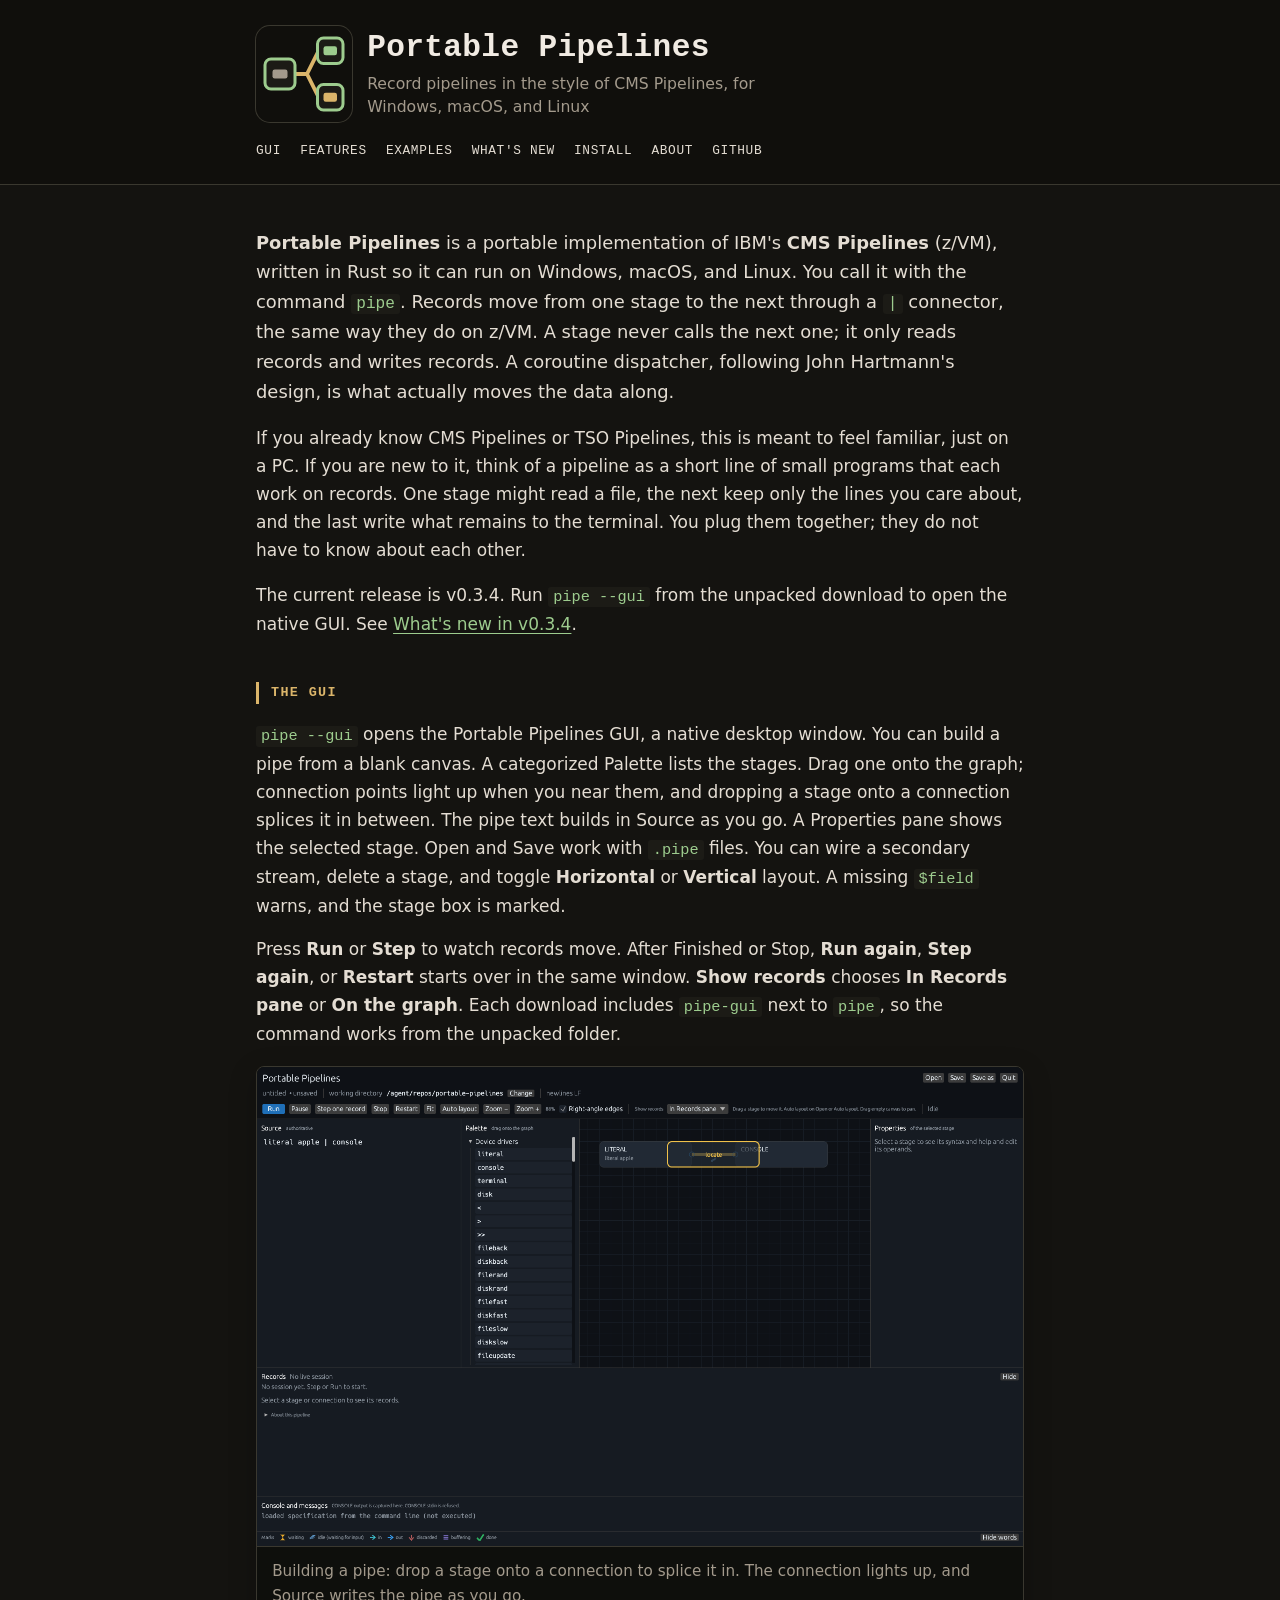
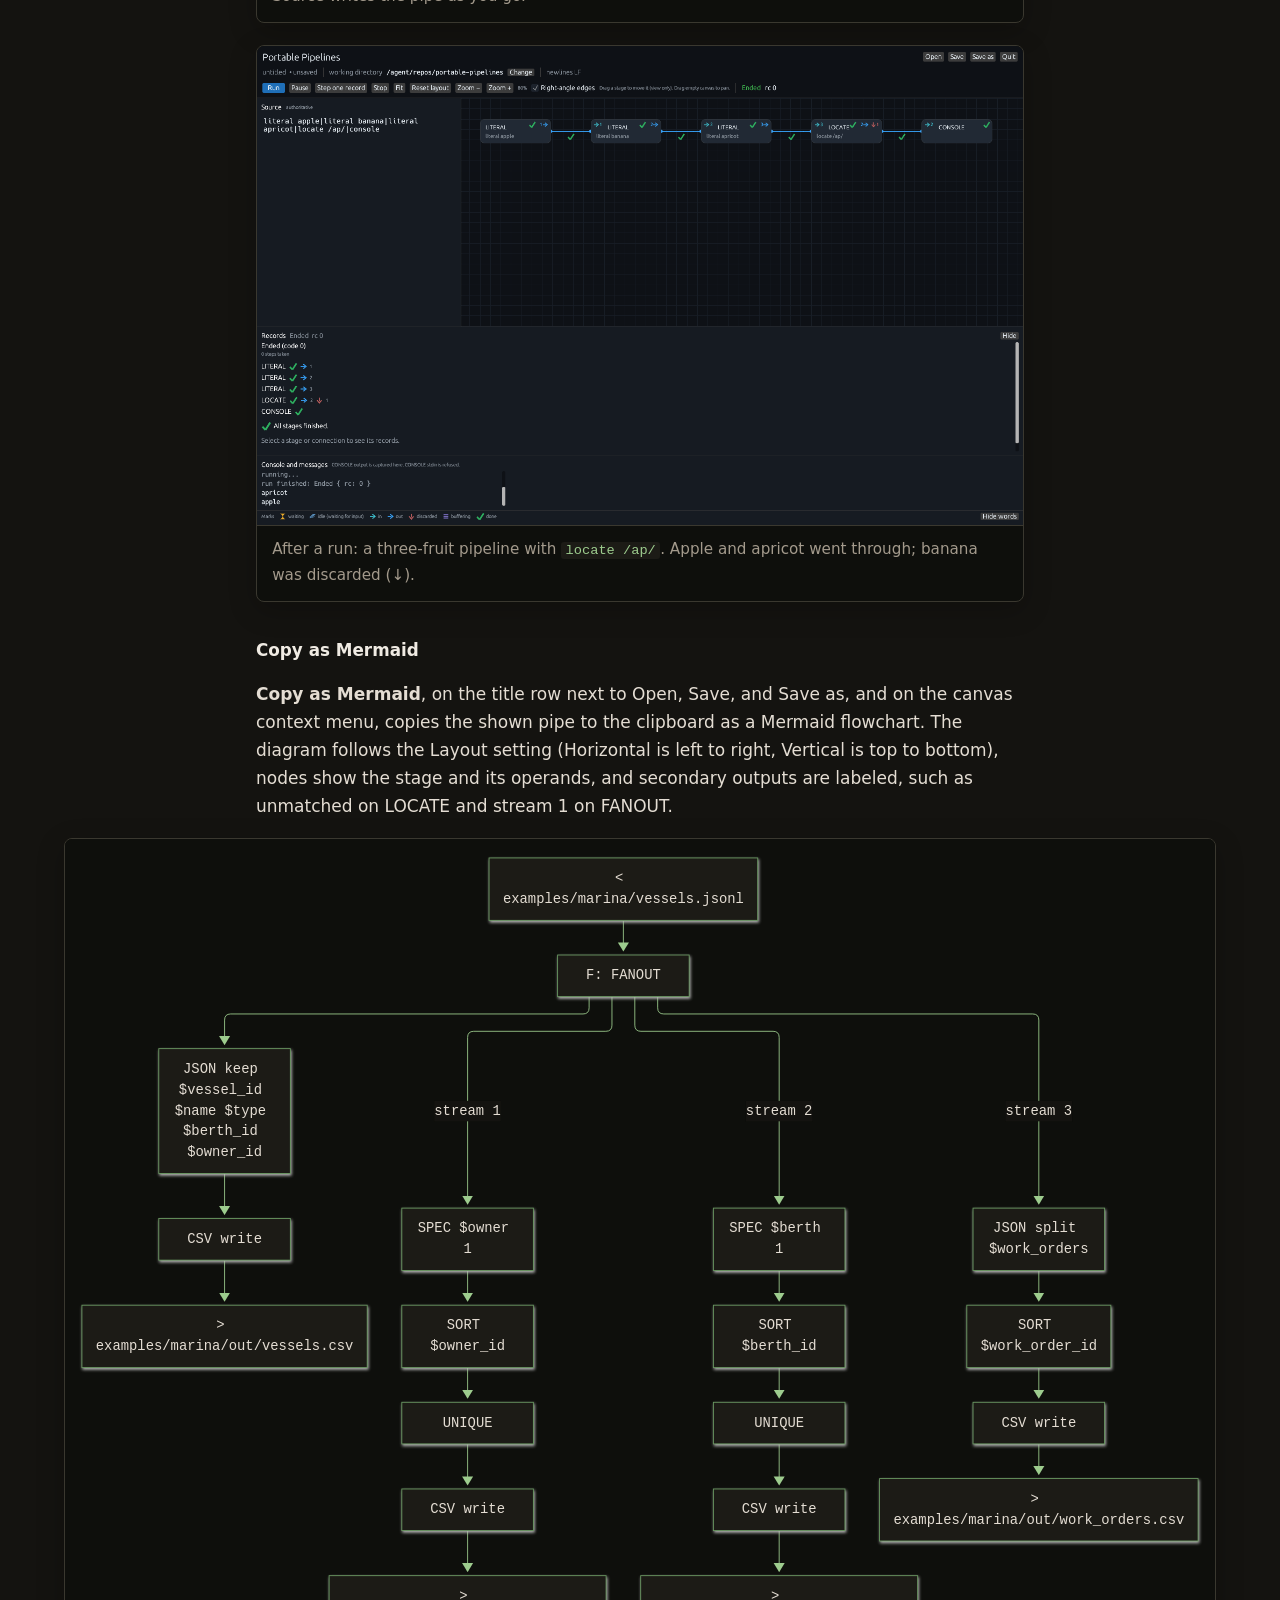
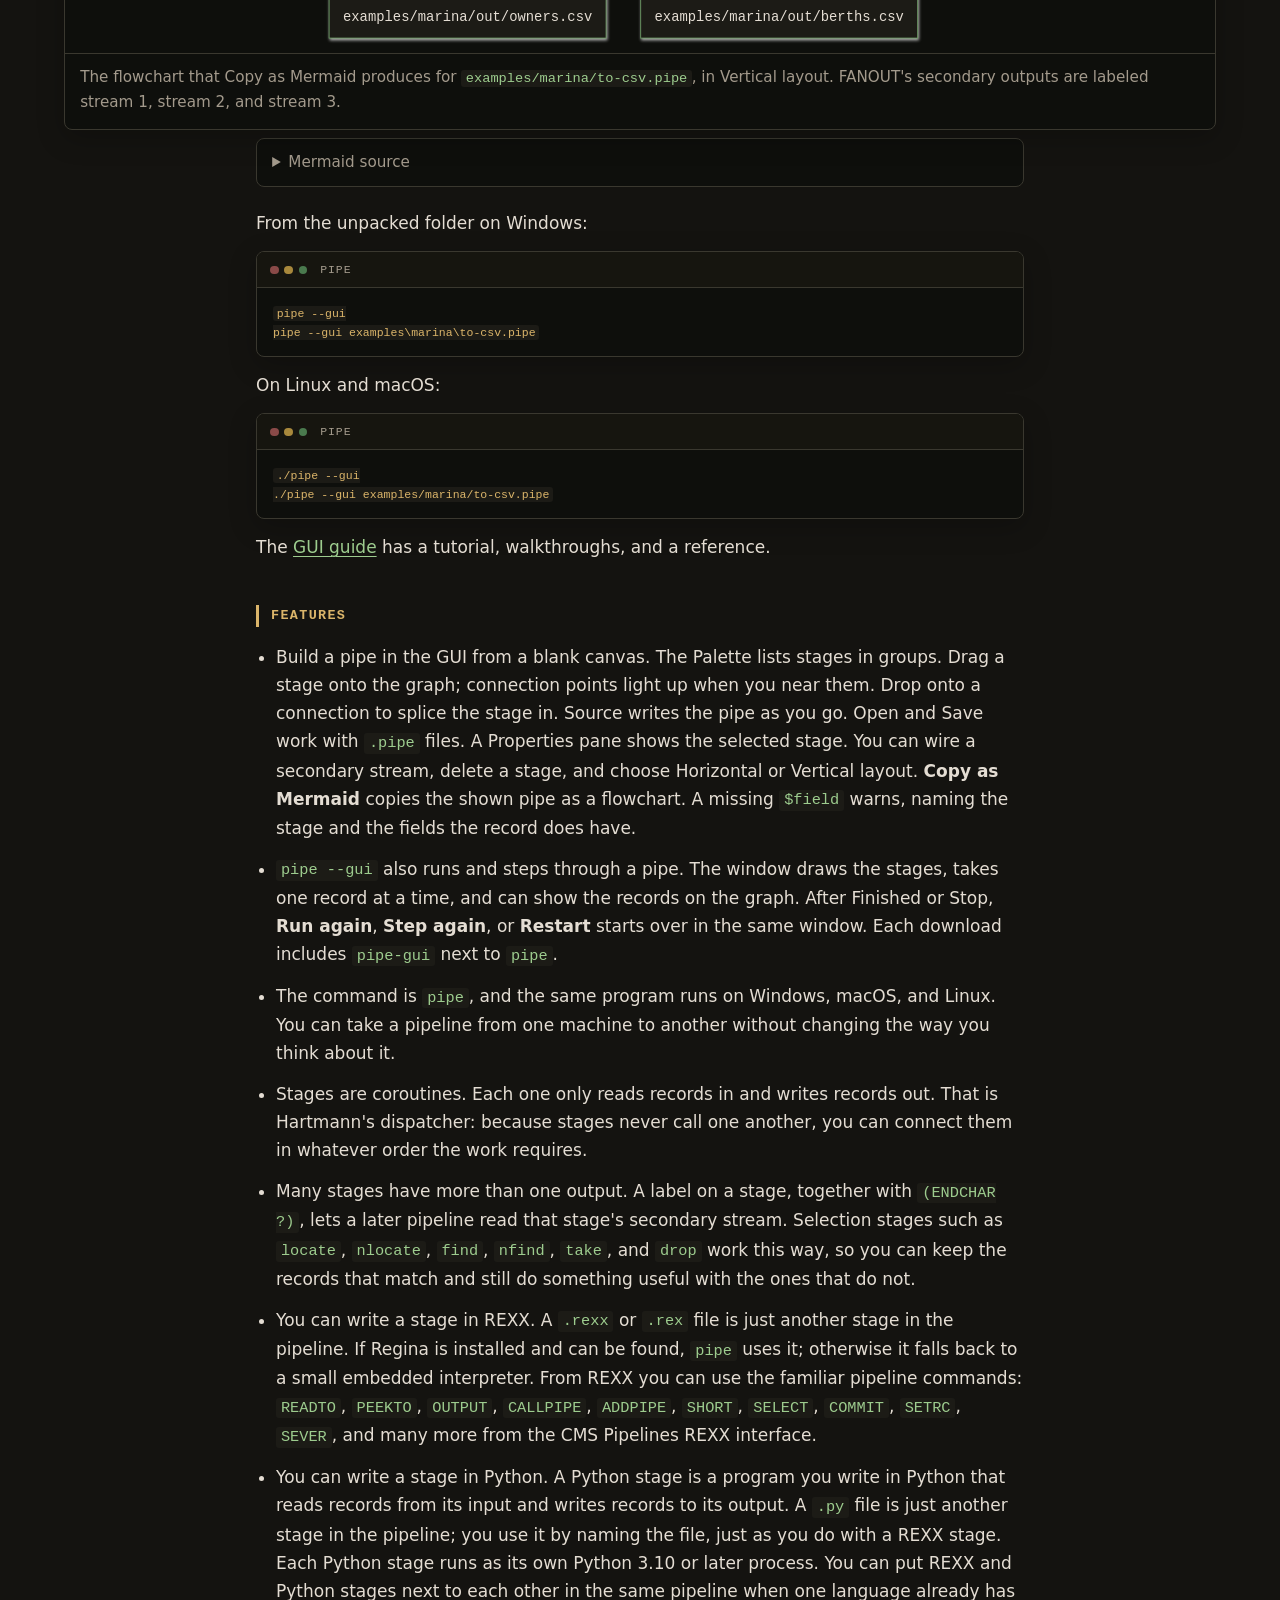
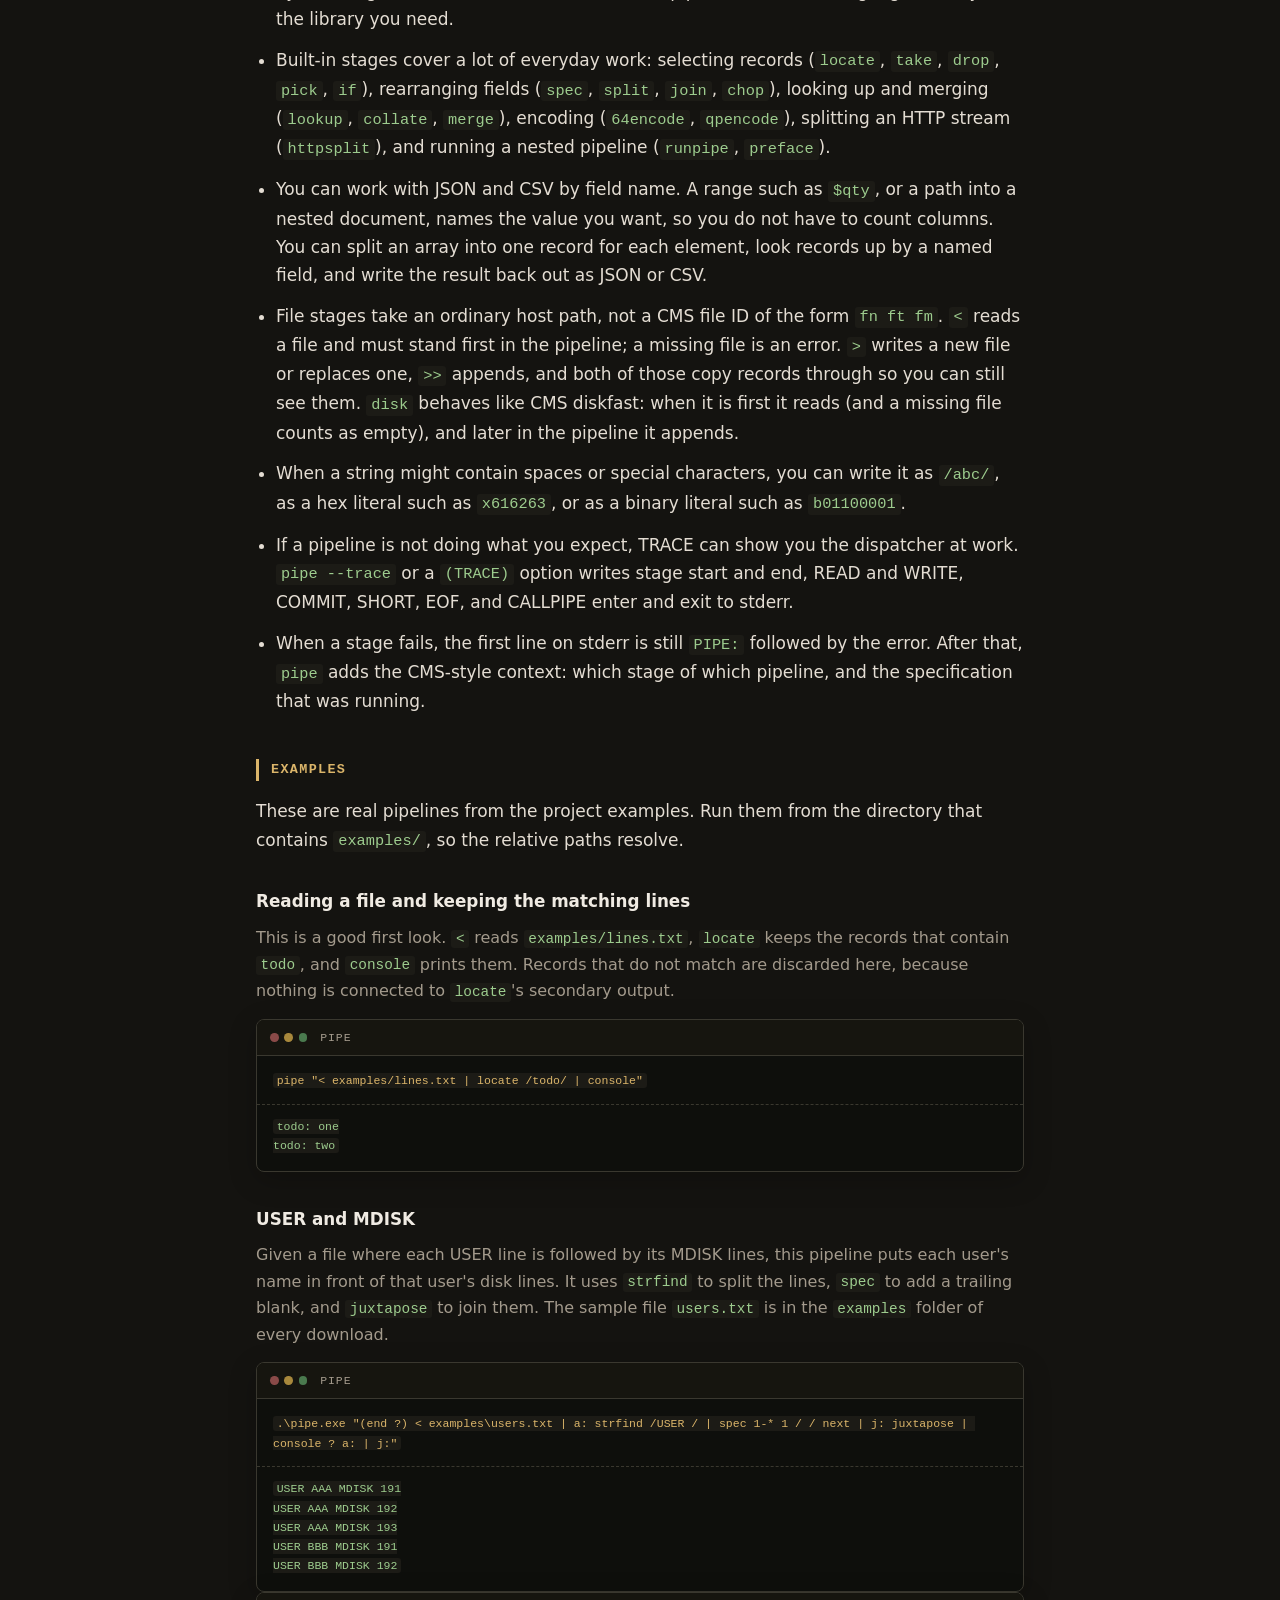
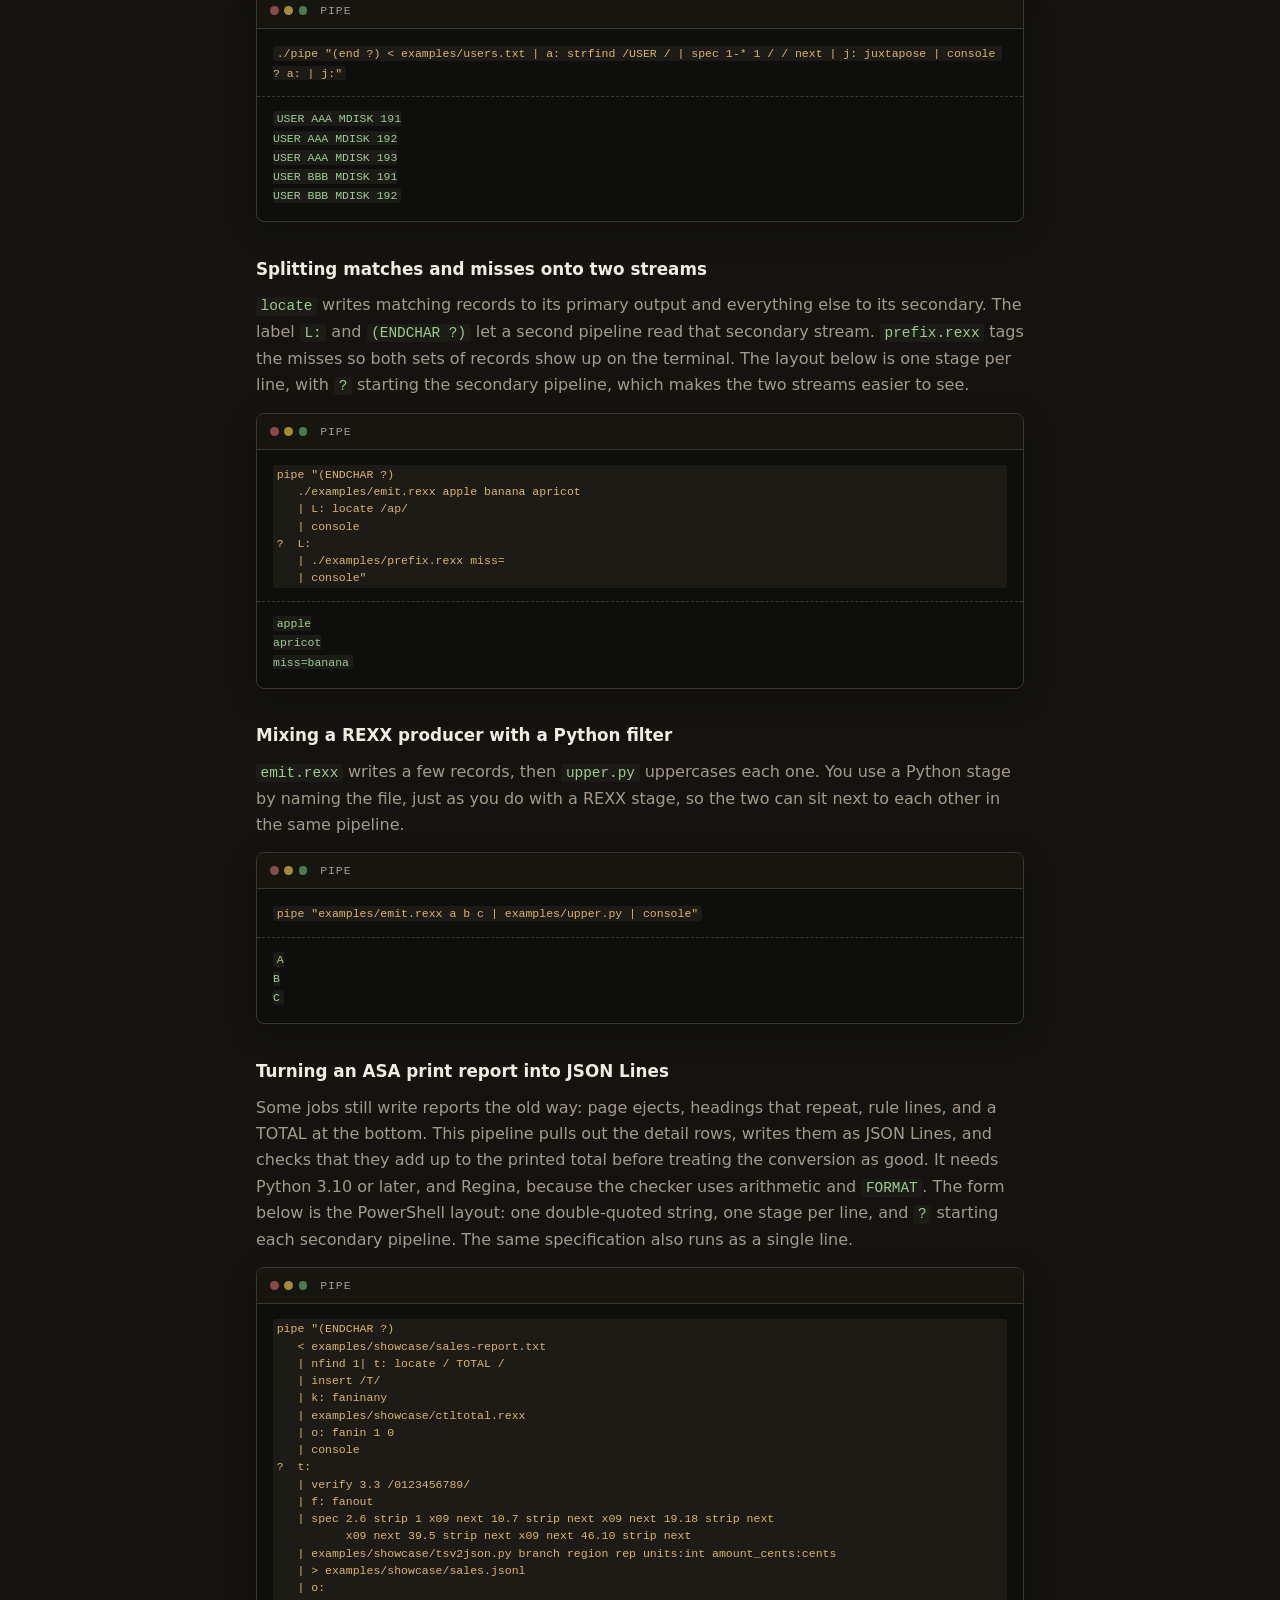
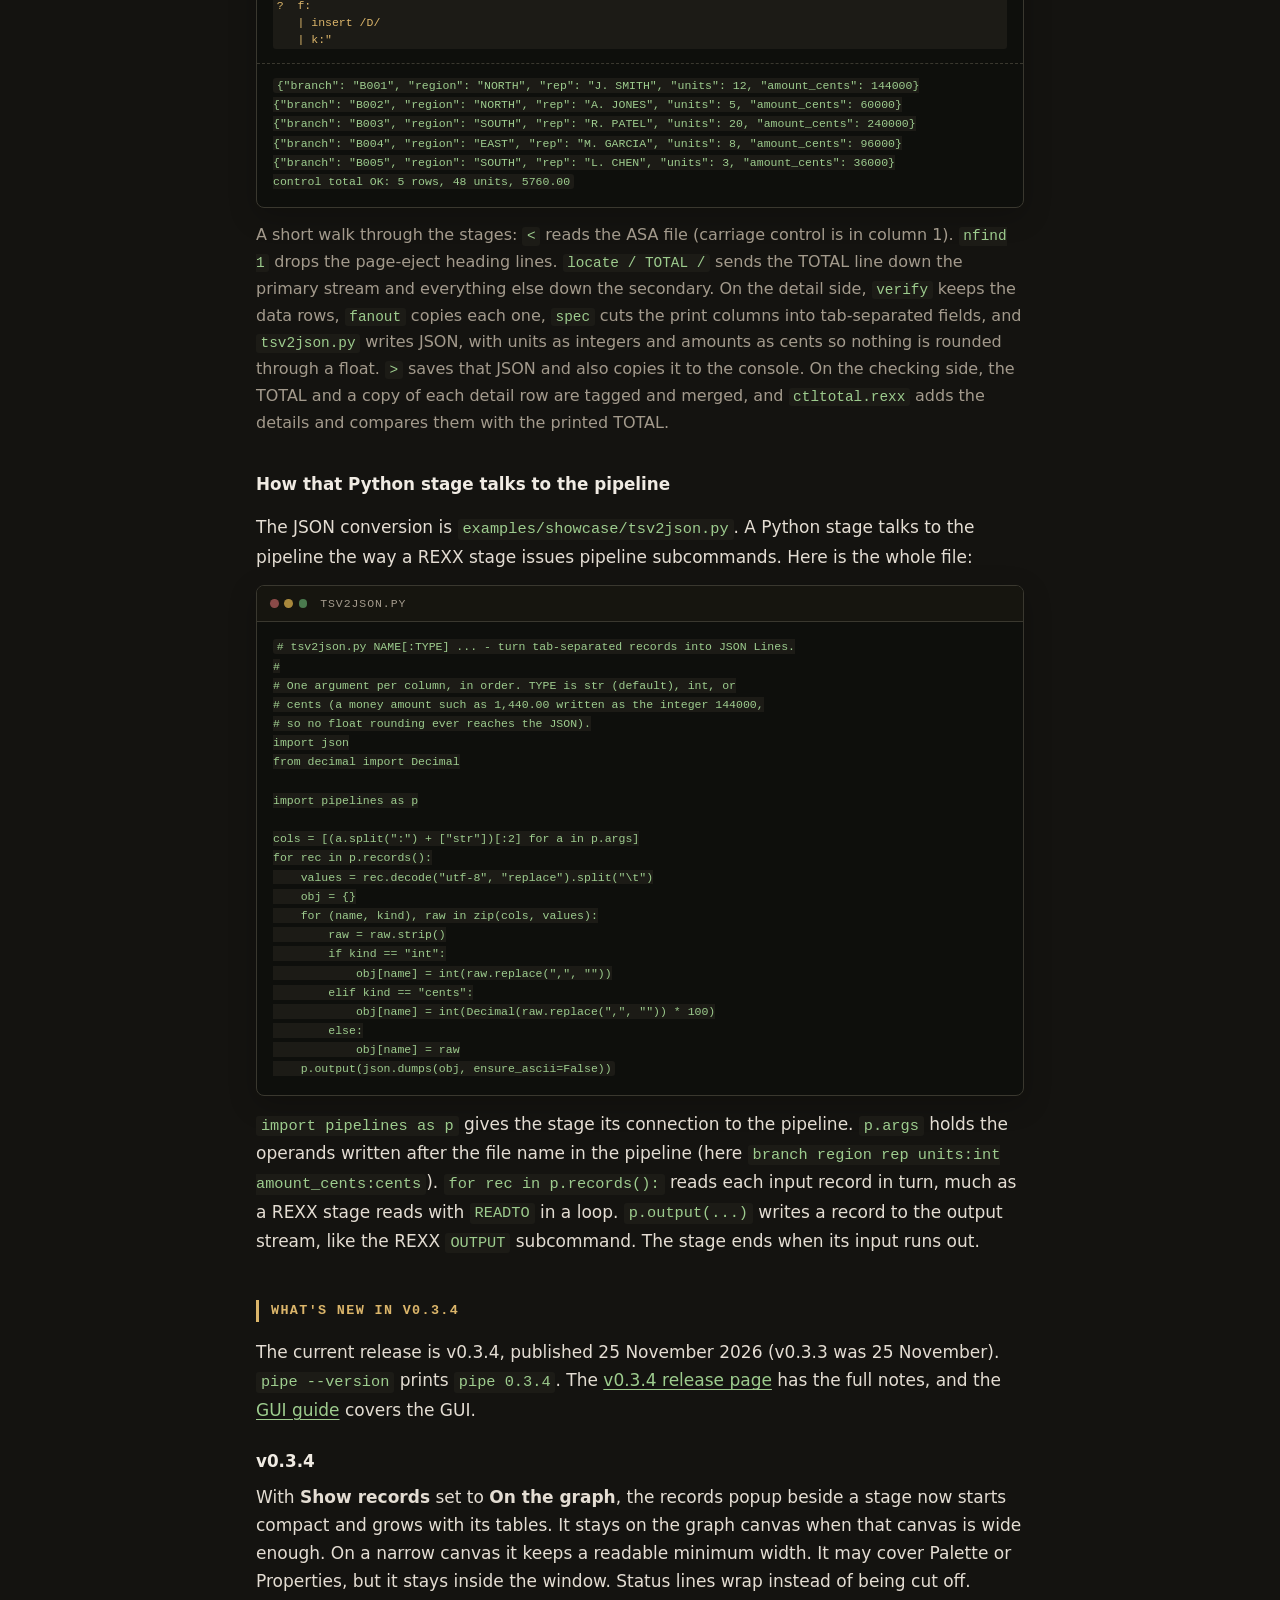
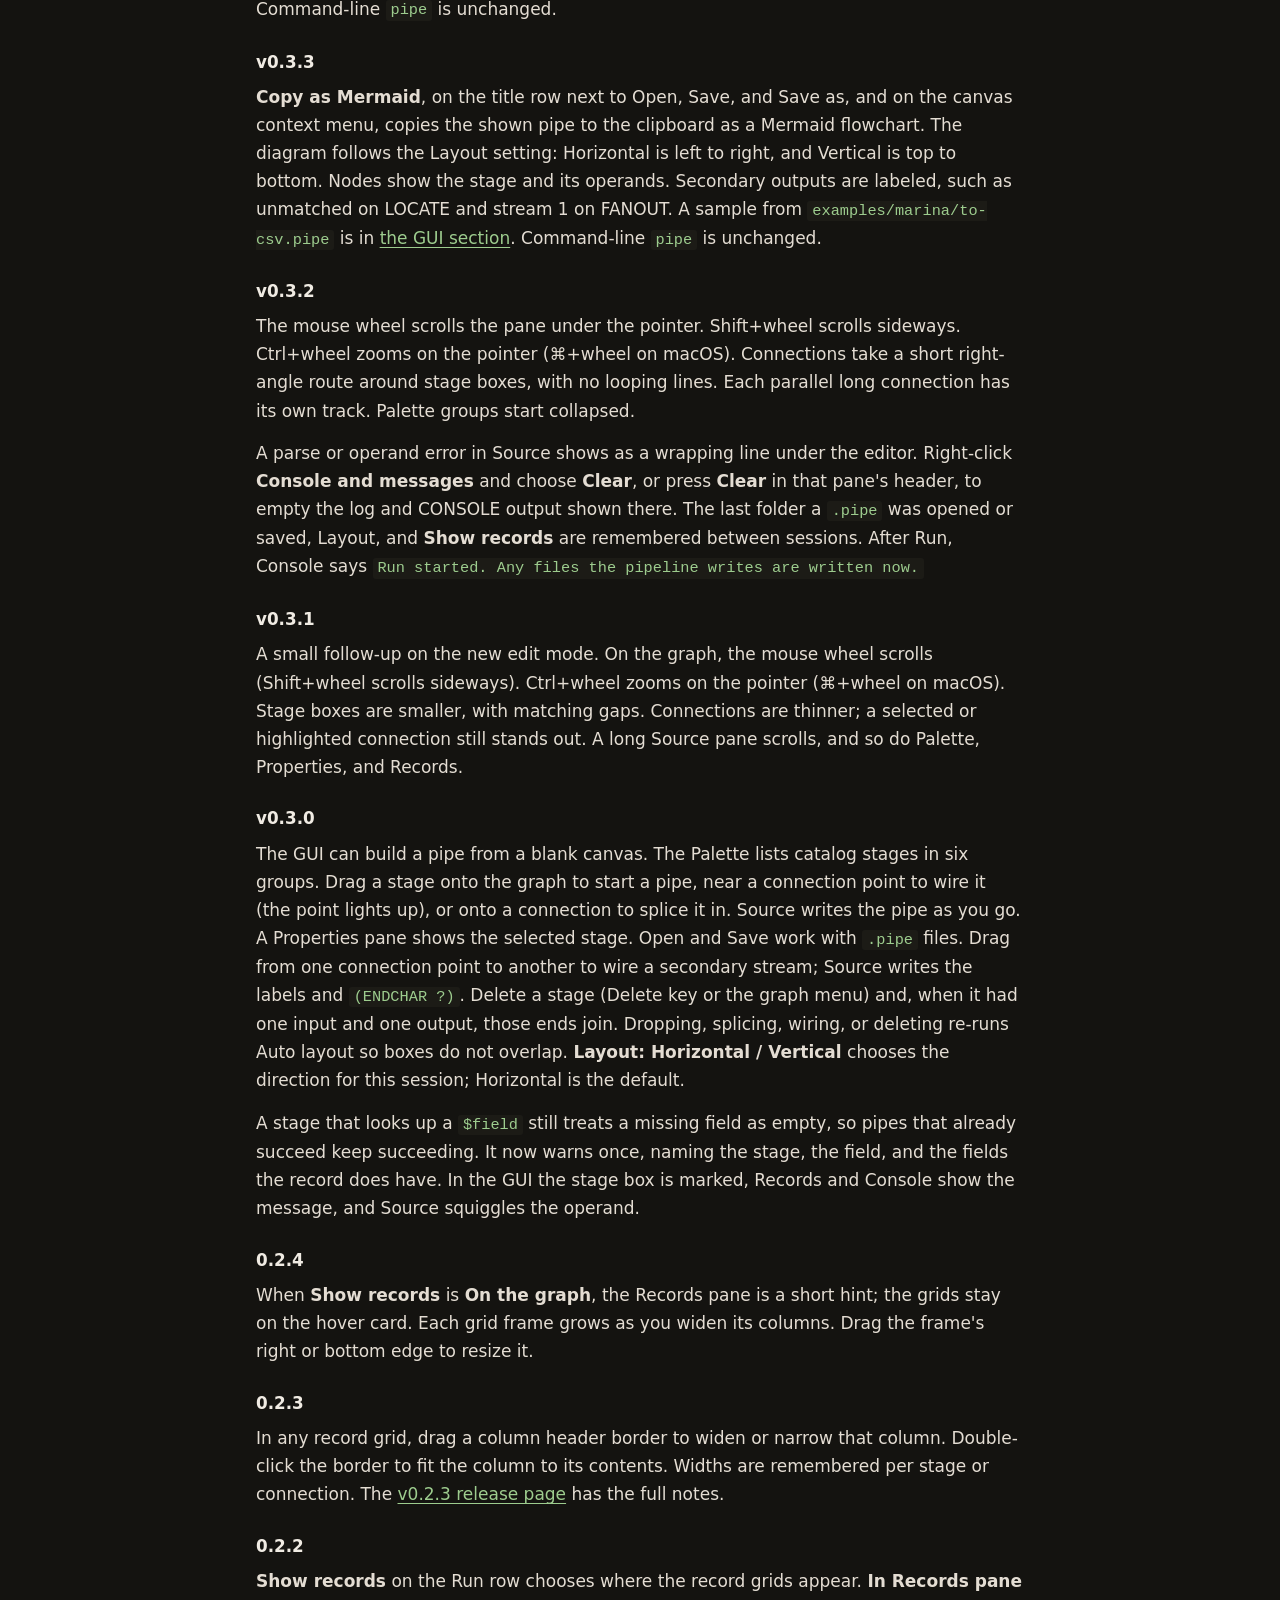
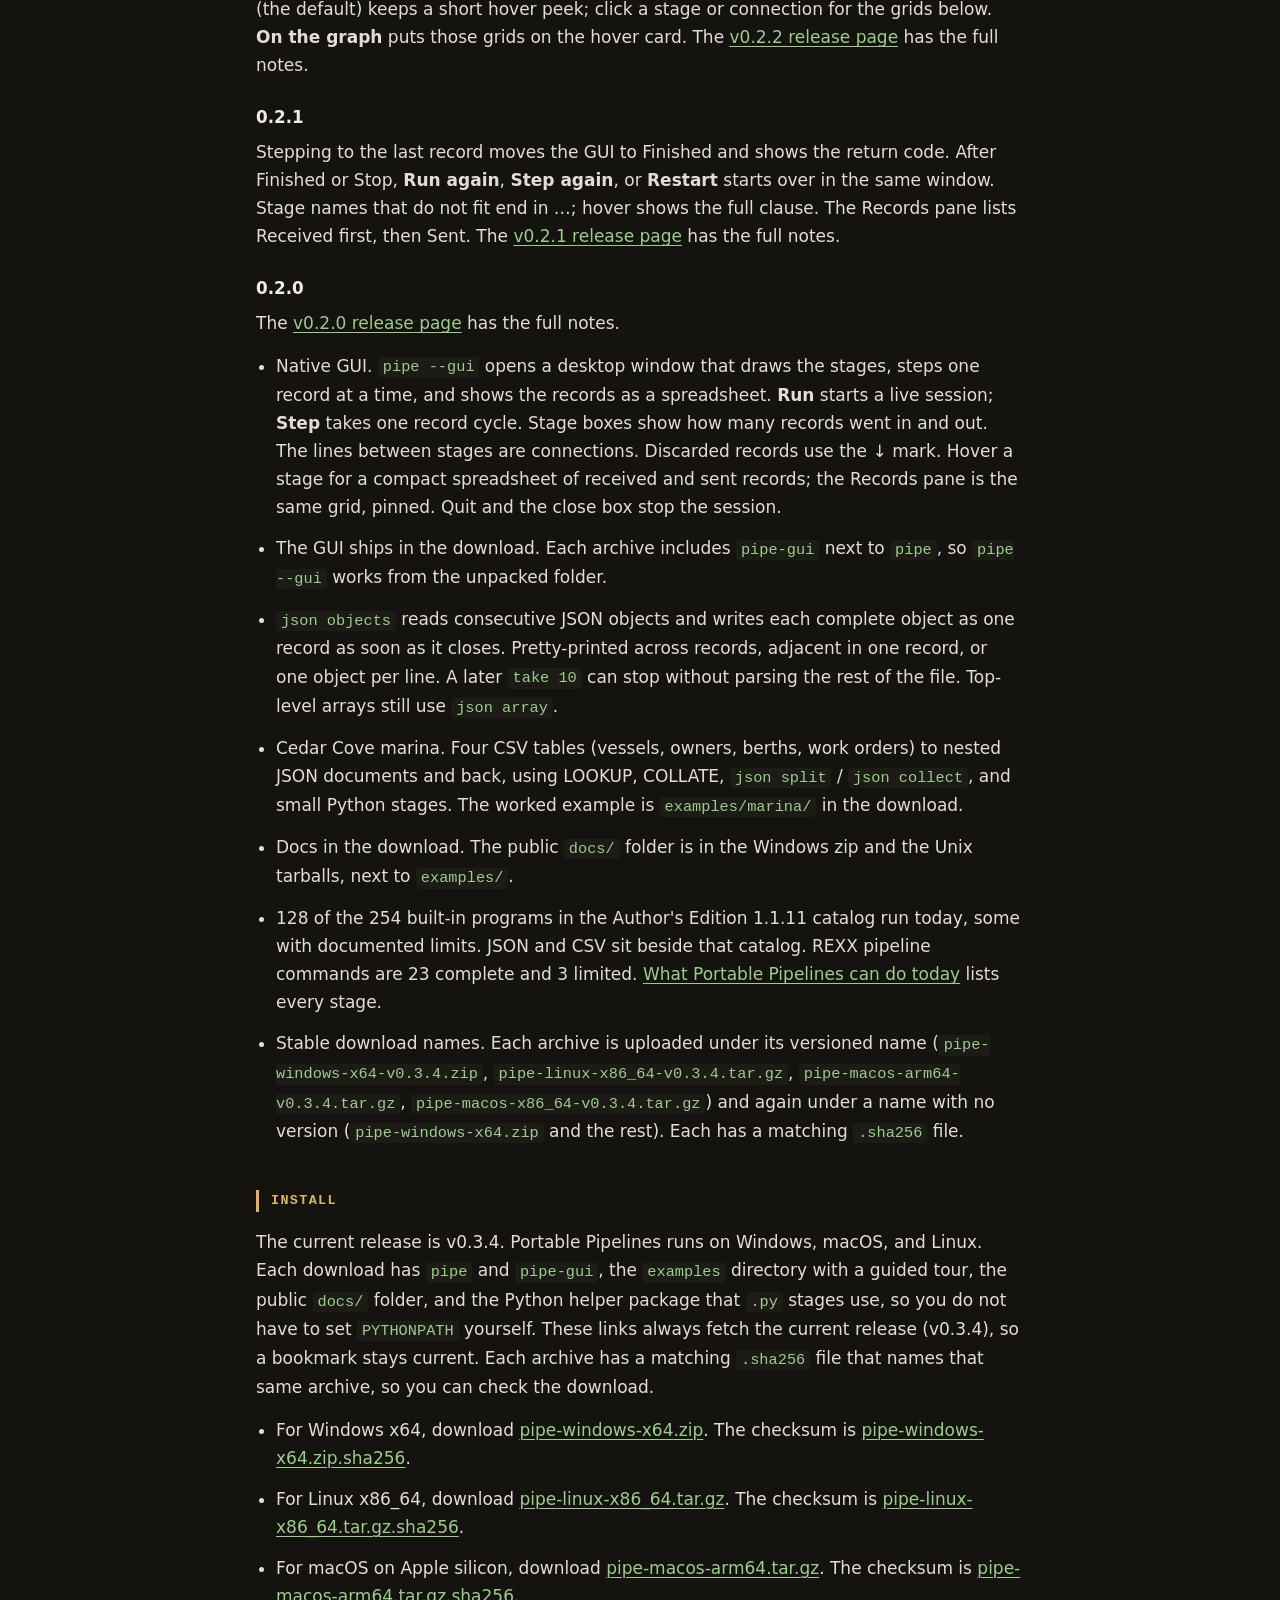
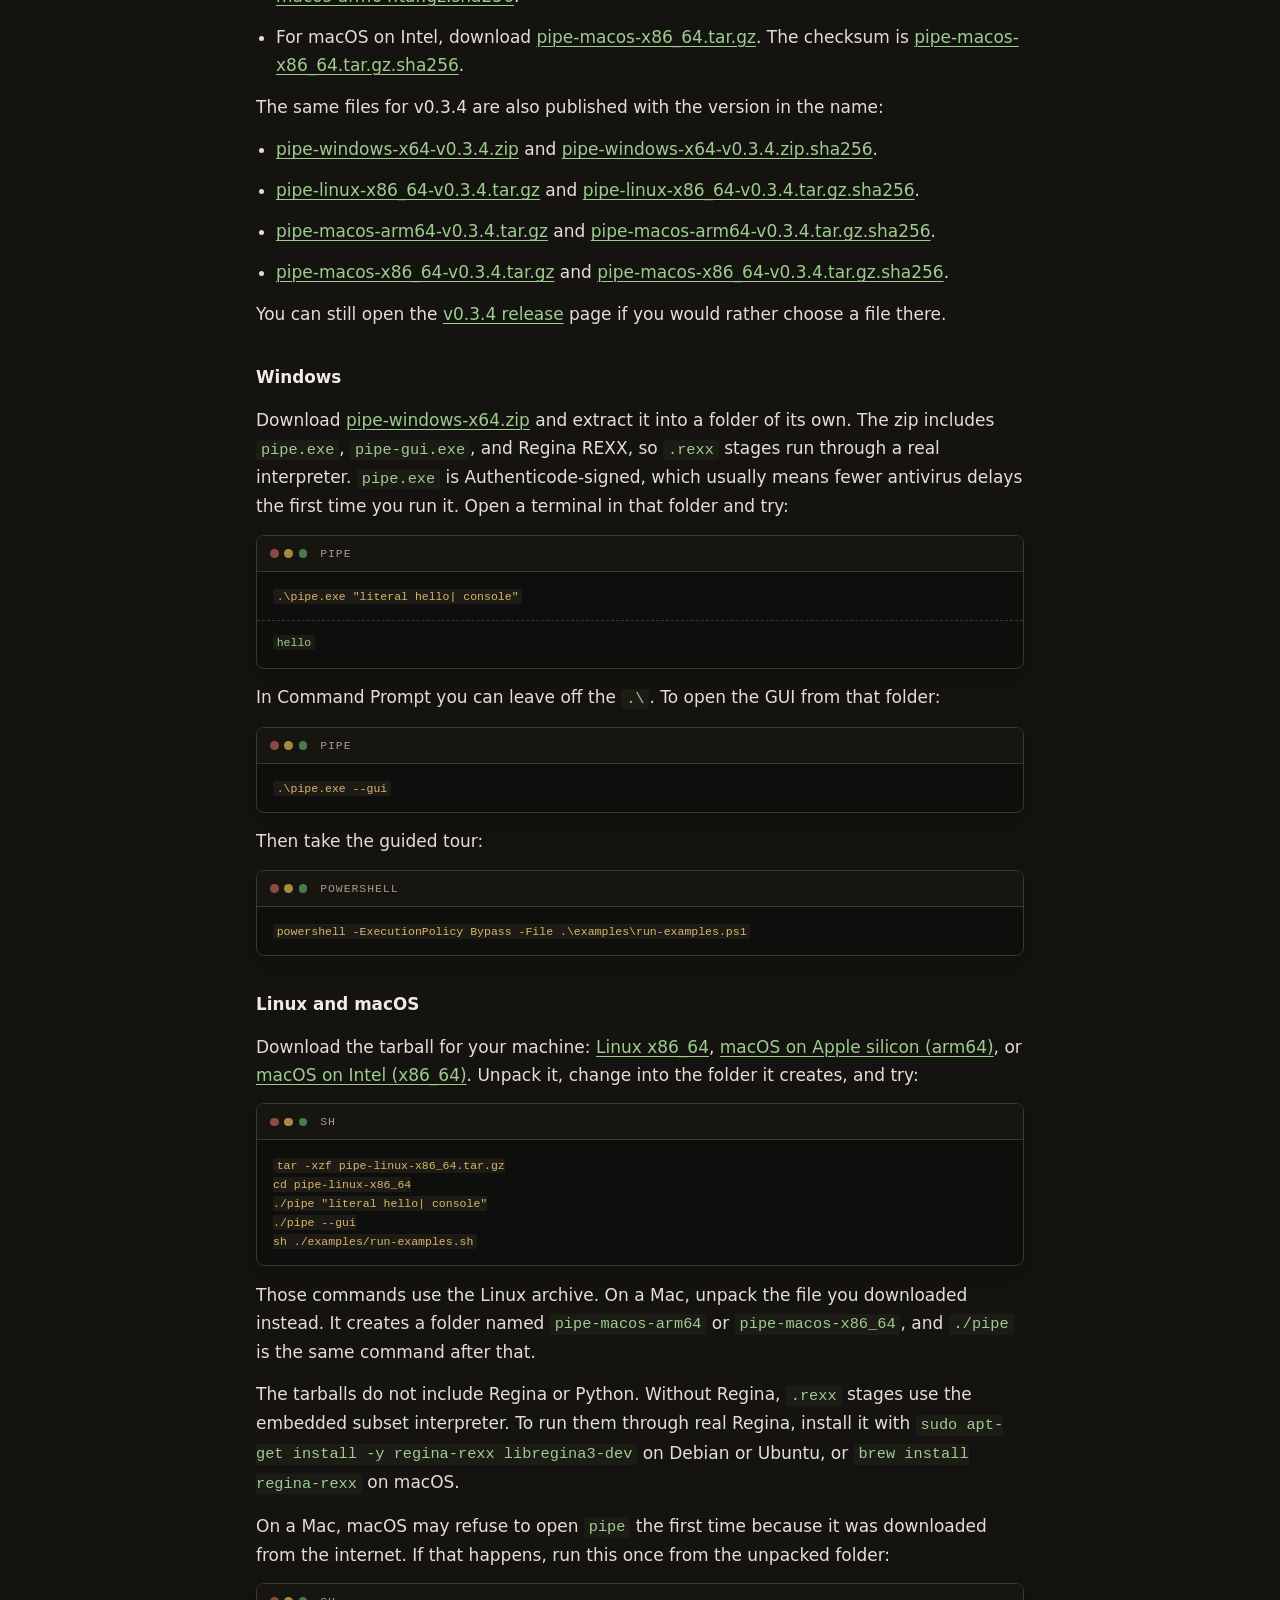
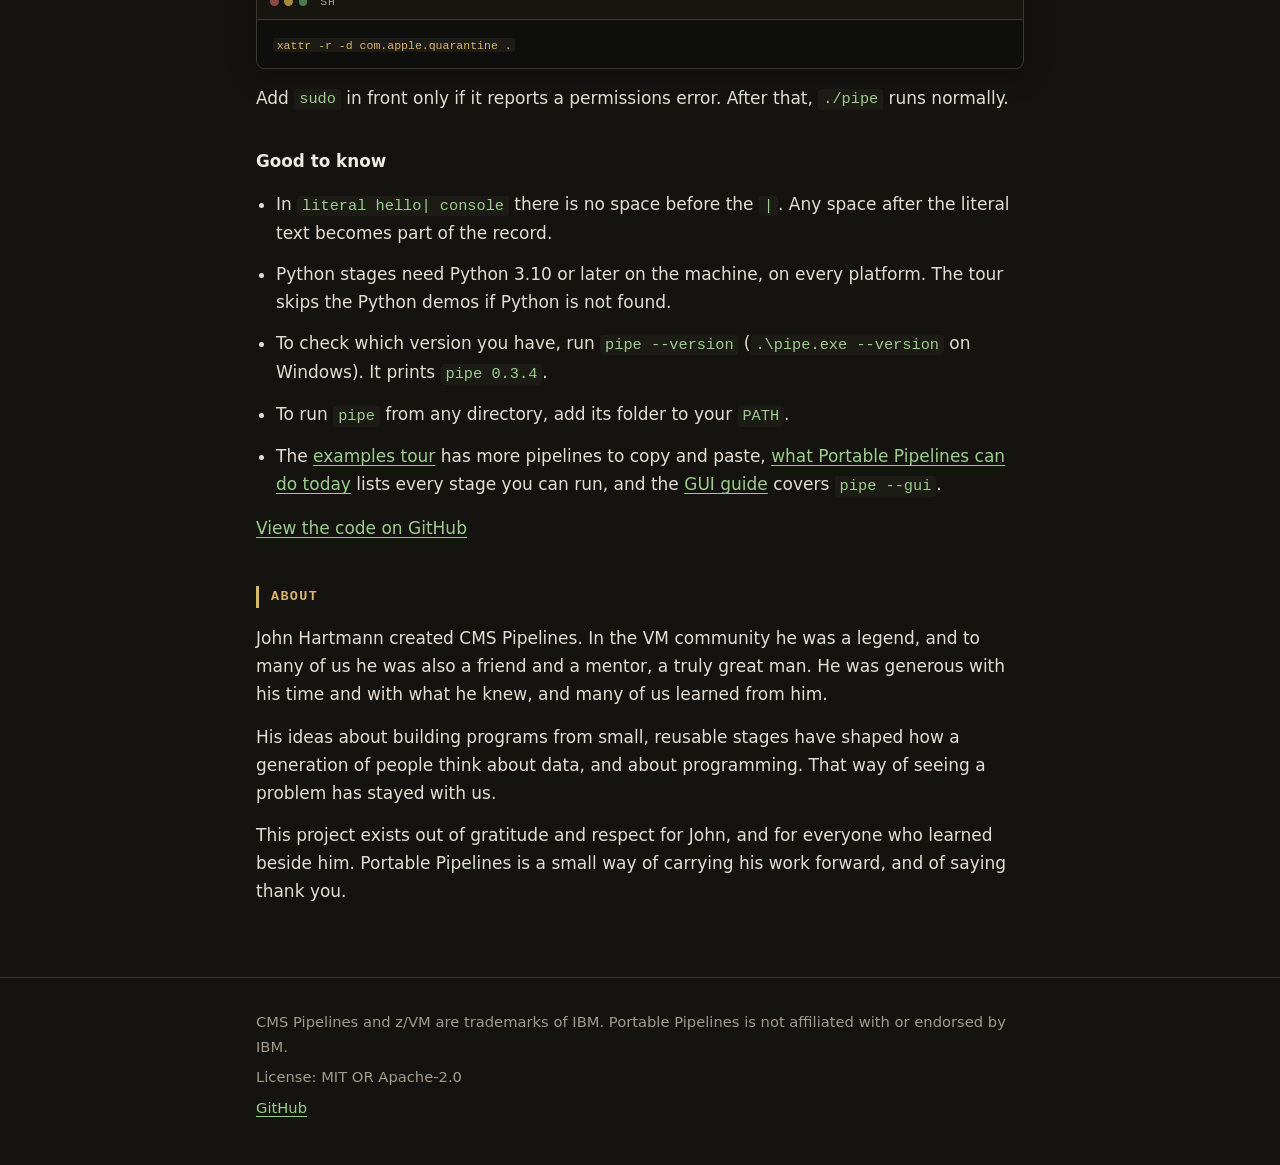
==== commit b68623ed: "Update the site for Portable Pipelines v0.3.4 Co-authored-by: John Lynn <johnlyn763@users.noreply.gi" ====
--- a/index.html
+++ b/index.html
@@ -67,9 +67,9 @@
         do not have to know about each other.
       </p>
       <p>
-        The current release is v0.3.3. Run <code>pipe --gui</code> from the
+        The current release is v0.3.4. Run <code>pipe --gui</code> from the
         unpacked download to open the native GUI. See
-        <a href="#whats-new">What's new in v0.3.3</a>.
+        <a href="#whats-new">What's new in v0.3.4</a>.
       </p>
 
       <section id="gui" aria-labelledby="gui-heading">
@@ -215,7 +215,7 @@
         </div>
         <p>
           The
-          <a href="https://github.com/portable-pipelines/portable-pipelines/blob/v0.3.3/docs/gui.md">GUI guide</a>
+          <a href="https://github.com/portable-pipelines/portable-pipelines/blob/v0.3.4/docs/gui.md">GUI guide</a>
           has a tutorial, walkthroughs, and a reference.
         </p>
       </section>
@@ -563,15 +563,26 @@
       </section>
 
       <section id="whats-new" aria-labelledby="whats-new-heading">
-        <h2 id="whats-new-heading">What's new in v0.3.3</h2>
-        <p>
-          The current release is v0.3.3, published 25 November 2026
-          (v0.3.2 was 19 November). <code>pipe --version</code> prints
-          <code>pipe 0.3.3</code>. The
-          <a href="https://github.com/portable-pipelines/portable-pipelines/releases/tag/v0.3.3">v0.3.3 release page</a>
+        <h2 id="whats-new-heading">What's new in v0.3.4</h2>
+        <p>
+          The current release is v0.3.4, published 25 November 2026
+          (v0.3.3 was 25 November). <code>pipe --version</code> prints
+          <code>pipe 0.3.4</code>. The
+          <a href="https://github.com/portable-pipelines/portable-pipelines/releases/tag/v0.3.4">v0.3.4 release page</a>
           has the full notes, and the
-          <a href="https://github.com/portable-pipelines/portable-pipelines/blob/v0.3.3/docs/gui.md">GUI guide</a>
+          <a href="https://github.com/portable-pipelines/portable-pipelines/blob/v0.3.4/docs/gui.md">GUI guide</a>
           covers the GUI.
+        </p>
+        <h3 id="whats-new-034">v0.3.4</h3>
+        <p>
+          With <strong>Show records</strong> set to
+          <strong>On the graph</strong>, the records popup beside a
+          stage now starts compact and grows with its tables. It stays
+          on the graph canvas when that canvas is wide enough. On a
+          narrow canvas it keeps a readable minimum width. It may
+          cover Palette or Properties, but it stays inside the window.
+          Status lines wrap instead of being cut off. Command-line
+          <code>pipe</code> is unchanged.
         </p>
         <h3 id="whats-new-033">v0.3.3</h3>
         <p>
@@ -727,16 +738,16 @@
             catalog run today, some with documented limits. JSON and CSV sit
             beside that catalog. REXX pipeline commands are 23 complete and
             3 limited.
-            <a href="https://github.com/portable-pipelines/portable-pipelines/blob/v0.3.3/docs/STATUS.md">What Portable Pipelines can do today</a>
+            <a href="https://github.com/portable-pipelines/portable-pipelines/blob/v0.3.4/docs/STATUS.md">What Portable Pipelines can do today</a>
             lists every stage.
           </li>
           <li>
             Stable download names. Each archive is uploaded under its
             versioned name
-            (<code>pipe-windows-x64-v0.3.3.zip</code>,
-            <code>pipe-linux-x86_64-v0.3.3.tar.gz</code>,
-            <code>pipe-macos-arm64-v0.3.3.tar.gz</code>,
-            <code>pipe-macos-x86_64-v0.3.3.tar.gz</code>)
+            (<code>pipe-windows-x64-v0.3.4.zip</code>,
+            <code>pipe-linux-x86_64-v0.3.4.tar.gz</code>,
+            <code>pipe-macos-arm64-v0.3.4.tar.gz</code>,
+            <code>pipe-macos-x86_64-v0.3.4.tar.gz</code>)
             and again under a name with no version
             (<code>pipe-windows-x64.zip</code> and the rest). Each has a
             matching <code>.sha256</code> file.
@@ -747,13 +758,13 @@
       <section id="install" aria-labelledby="install-heading">
         <h2 id="install-heading">Install</h2>
         <p>
-          The current release is v0.3.3. Portable Pipelines runs on Windows,
+          The current release is v0.3.4. Portable Pipelines runs on Windows,
           macOS, and Linux. Each download has <code>pipe</code> and
           <code>pipe-gui</code>, the <code>examples</code> directory with a
           guided tour, the public <code>docs/</code> folder, and the Python
           helper package that <code>.py</code> stages use, so you do not
           have to set <code>PYTHONPATH</code> yourself. These links always
-          fetch the current release (v0.3.3), so a bookmark stays current. Each
+          fetch the current release (v0.3.4), so a bookmark stays current. Each
           archive has a matching <code>.sha256</code> file that names that
           same archive, so you can check the download.
         </p>
@@ -784,34 +795,34 @@
           </li>
         </ul>
         <p>
-          The same files for v0.3.3 are also published with the version in
+          The same files for v0.3.4 are also published with the version in
           the name:
         </p>
         <ul>
           <li>
-            <a href="https://github.com/portable-pipelines/portable-pipelines/releases/download/v0.3.3/pipe-windows-x64-v0.3.3.zip">pipe-windows-x64-v0.3.3.zip</a>
+            <a href="https://github.com/portable-pipelines/portable-pipelines/releases/download/v0.3.4/pipe-windows-x64-v0.3.4.zip">pipe-windows-x64-v0.3.4.zip</a>
             and
-            <a href="https://github.com/portable-pipelines/portable-pipelines/releases/download/v0.3.3/pipe-windows-x64-v0.3.3.zip.sha256">pipe-windows-x64-v0.3.3.zip.sha256</a>.
-          </li>
-          <li>
-            <a href="https://github.com/portable-pipelines/portable-pipelines/releases/download/v0.3.3/pipe-linux-x86_64-v0.3.3.tar.gz">pipe-linux-x86_64-v0.3.3.tar.gz</a>
+            <a href="https://github.com/portable-pipelines/portable-pipelines/releases/download/v0.3.4/pipe-windows-x64-v0.3.4.zip.sha256">pipe-windows-x64-v0.3.4.zip.sha256</a>.
+          </li>
+          <li>
+            <a href="https://github.com/portable-pipelines/portable-pipelines/releases/download/v0.3.4/pipe-linux-x86_64-v0.3.4.tar.gz">pipe-linux-x86_64-v0.3.4.tar.gz</a>
             and
-            <a href="https://github.com/portable-pipelines/portable-pipelines/releases/download/v0.3.3/pipe-linux-x86_64-v0.3.3.tar.gz.sha256">pipe-linux-x86_64-v0.3.3.tar.gz.sha256</a>.
-          </li>
-          <li>
-            <a href="https://github.com/portable-pipelines/portable-pipelines/releases/download/v0.3.3/pipe-macos-arm64-v0.3.3.tar.gz">pipe-macos-arm64-v0.3.3.tar.gz</a>
+            <a href="https://github.com/portable-pipelines/portable-pipelines/releases/download/v0.3.4/pipe-linux-x86_64-v0.3.4.tar.gz.sha256">pipe-linux-x86_64-v0.3.4.tar.gz.sha256</a>.
+          </li>
+          <li>
+            <a href="https://github.com/portable-pipelines/portable-pipelines/releases/download/v0.3.4/pipe-macos-arm64-v0.3.4.tar.gz">pipe-macos-arm64-v0.3.4.tar.gz</a>
             and
-            <a href="https://github.com/portable-pipelines/portable-pipelines/releases/download/v0.3.3/pipe-macos-arm64-v0.3.3.tar.gz.sha256">pipe-macos-arm64-v0.3.3.tar.gz.sha256</a>.
-          </li>
-          <li>
-            <a href="https://github.com/portable-pipelines/portable-pipelines/releases/download/v0.3.3/pipe-macos-x86_64-v0.3.3.tar.gz">pipe-macos-x86_64-v0.3.3.tar.gz</a>
+            <a href="https://github.com/portable-pipelines/portable-pipelines/releases/download/v0.3.4/pipe-macos-arm64-v0.3.4.tar.gz.sha256">pipe-macos-arm64-v0.3.4.tar.gz.sha256</a>.
+          </li>
+          <li>
+            <a href="https://github.com/portable-pipelines/portable-pipelines/releases/download/v0.3.4/pipe-macos-x86_64-v0.3.4.tar.gz">pipe-macos-x86_64-v0.3.4.tar.gz</a>
             and
-            <a href="https://github.com/portable-pipelines/portable-pipelines/releases/download/v0.3.3/pipe-macos-x86_64-v0.3.3.tar.gz.sha256">pipe-macos-x86_64-v0.3.3.tar.gz.sha256</a>.
+            <a href="https://github.com/portable-pipelines/portable-pipelines/releases/download/v0.3.4/pipe-macos-x86_64-v0.3.4.tar.gz.sha256">pipe-macos-x86_64-v0.3.4.tar.gz.sha256</a>.
           </li>
         </ul>
         <p>
           You can still open the
-          <a href="https://github.com/portable-pipelines/portable-pipelines/releases/tag/v0.3.3">v0.3.3 release</a>
+          <a href="https://github.com/portable-pipelines/portable-pipelines/releases/tag/v0.3.4">v0.3.4 release</a>
           page if you would rather choose a file there.
         </p>
 
@@ -920,7 +931,7 @@
           <li>
             To check which version you have, run <code>pipe --version</code>
             (<code>.\pipe.exe --version</code> on Windows). It prints
-            <code>pipe 0.3.3</code>.
+            <code>pipe 0.3.4</code>.
           </li>
           <li>
             To run <code>pipe</code> from any directory, add its folder to your
@@ -928,11 +939,11 @@
           </li>
           <li>
             The
-            <a href="https://github.com/portable-pipelines/portable-pipelines/blob/v0.3.3/examples/README.md">examples tour</a>
+            <a href="https://github.com/portable-pipelines/portable-pipelines/blob/v0.3.4/examples/README.md">examples tour</a>
             has more pipelines to copy and paste,
-            <a href="https://github.com/portable-pipelines/portable-pipelines/blob/v0.3.3/docs/STATUS.md">what Portable Pipelines can do today</a>
+            <a href="https://github.com/portable-pipelines/portable-pipelines/blob/v0.3.4/docs/STATUS.md">what Portable Pipelines can do today</a>
             lists every stage you can run, and the
-            <a href="https://github.com/portable-pipelines/portable-pipelines/blob/v0.3.3/docs/gui.md">GUI guide</a>
+            <a href="https://github.com/portable-pipelines/portable-pipelines/blob/v0.3.4/docs/gui.md">GUI guide</a>
             covers <code>pipe --gui</code>.
           </li>
         </ul>
